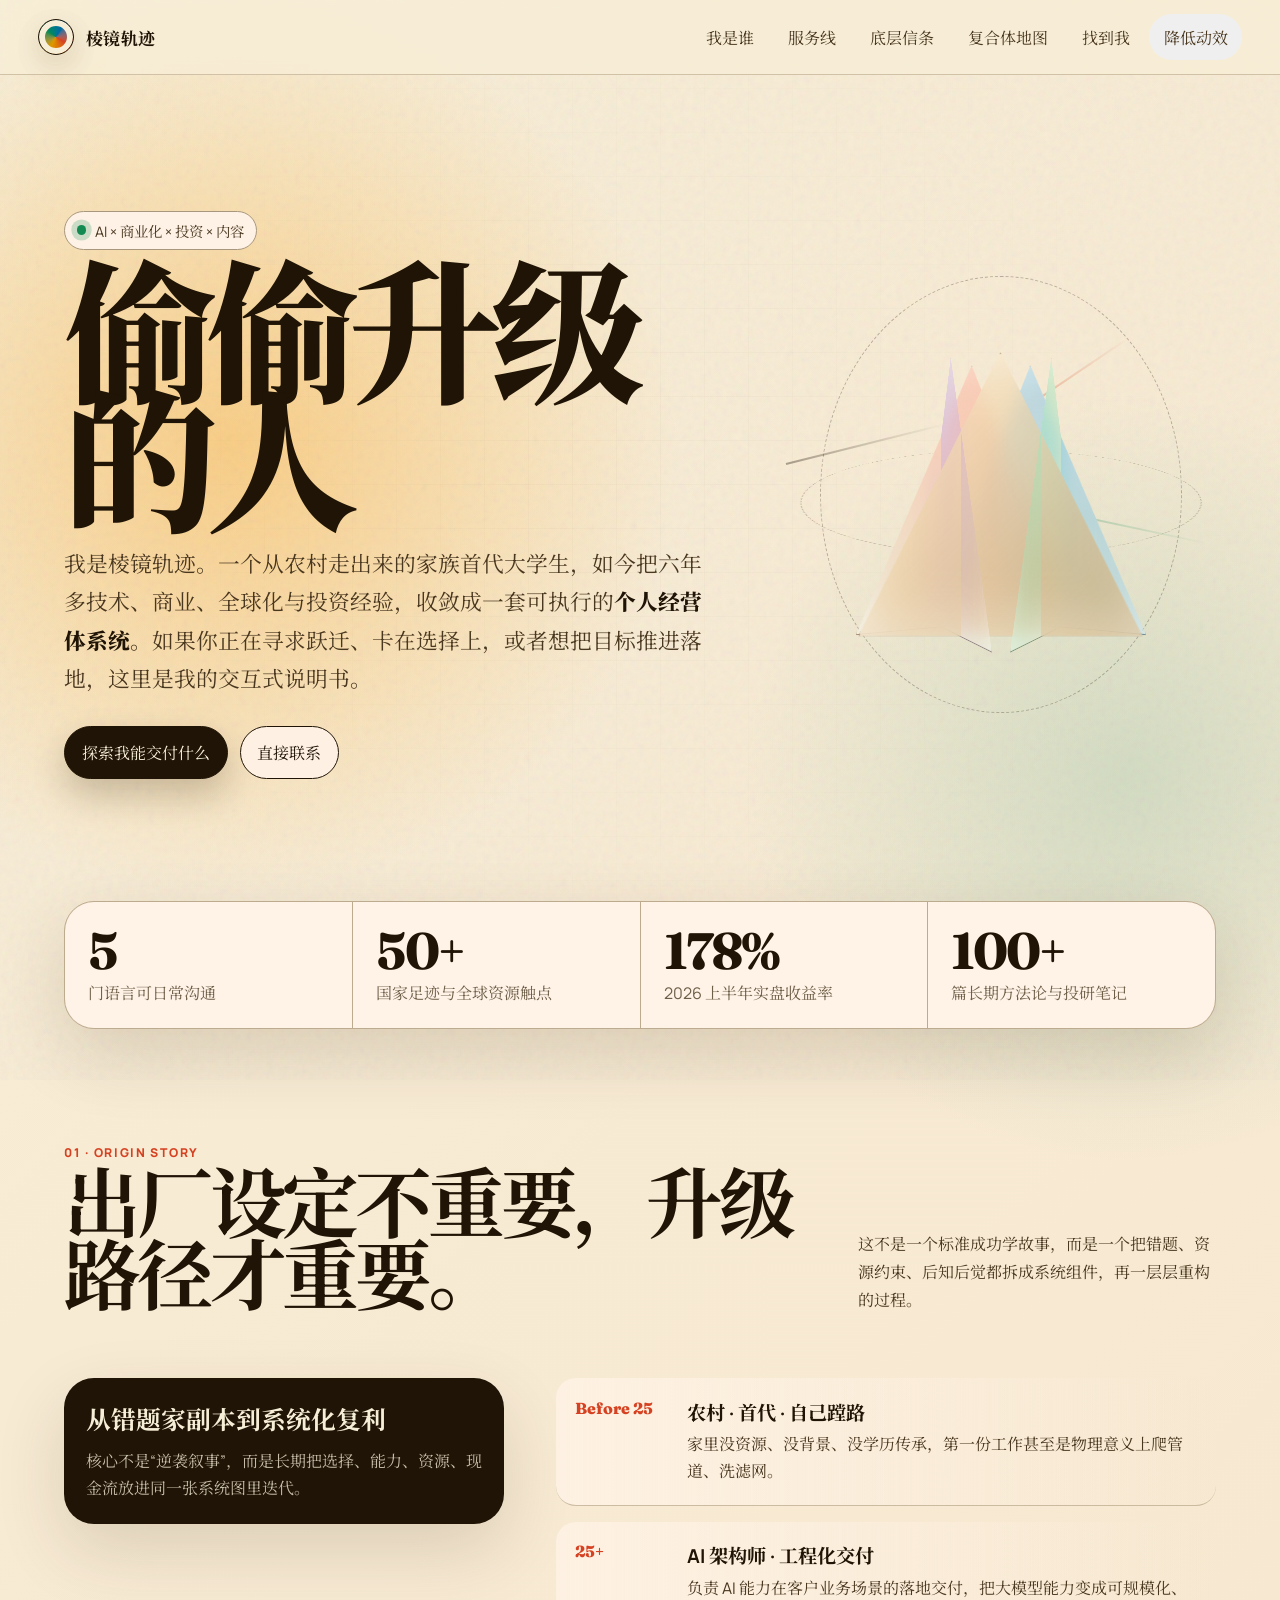
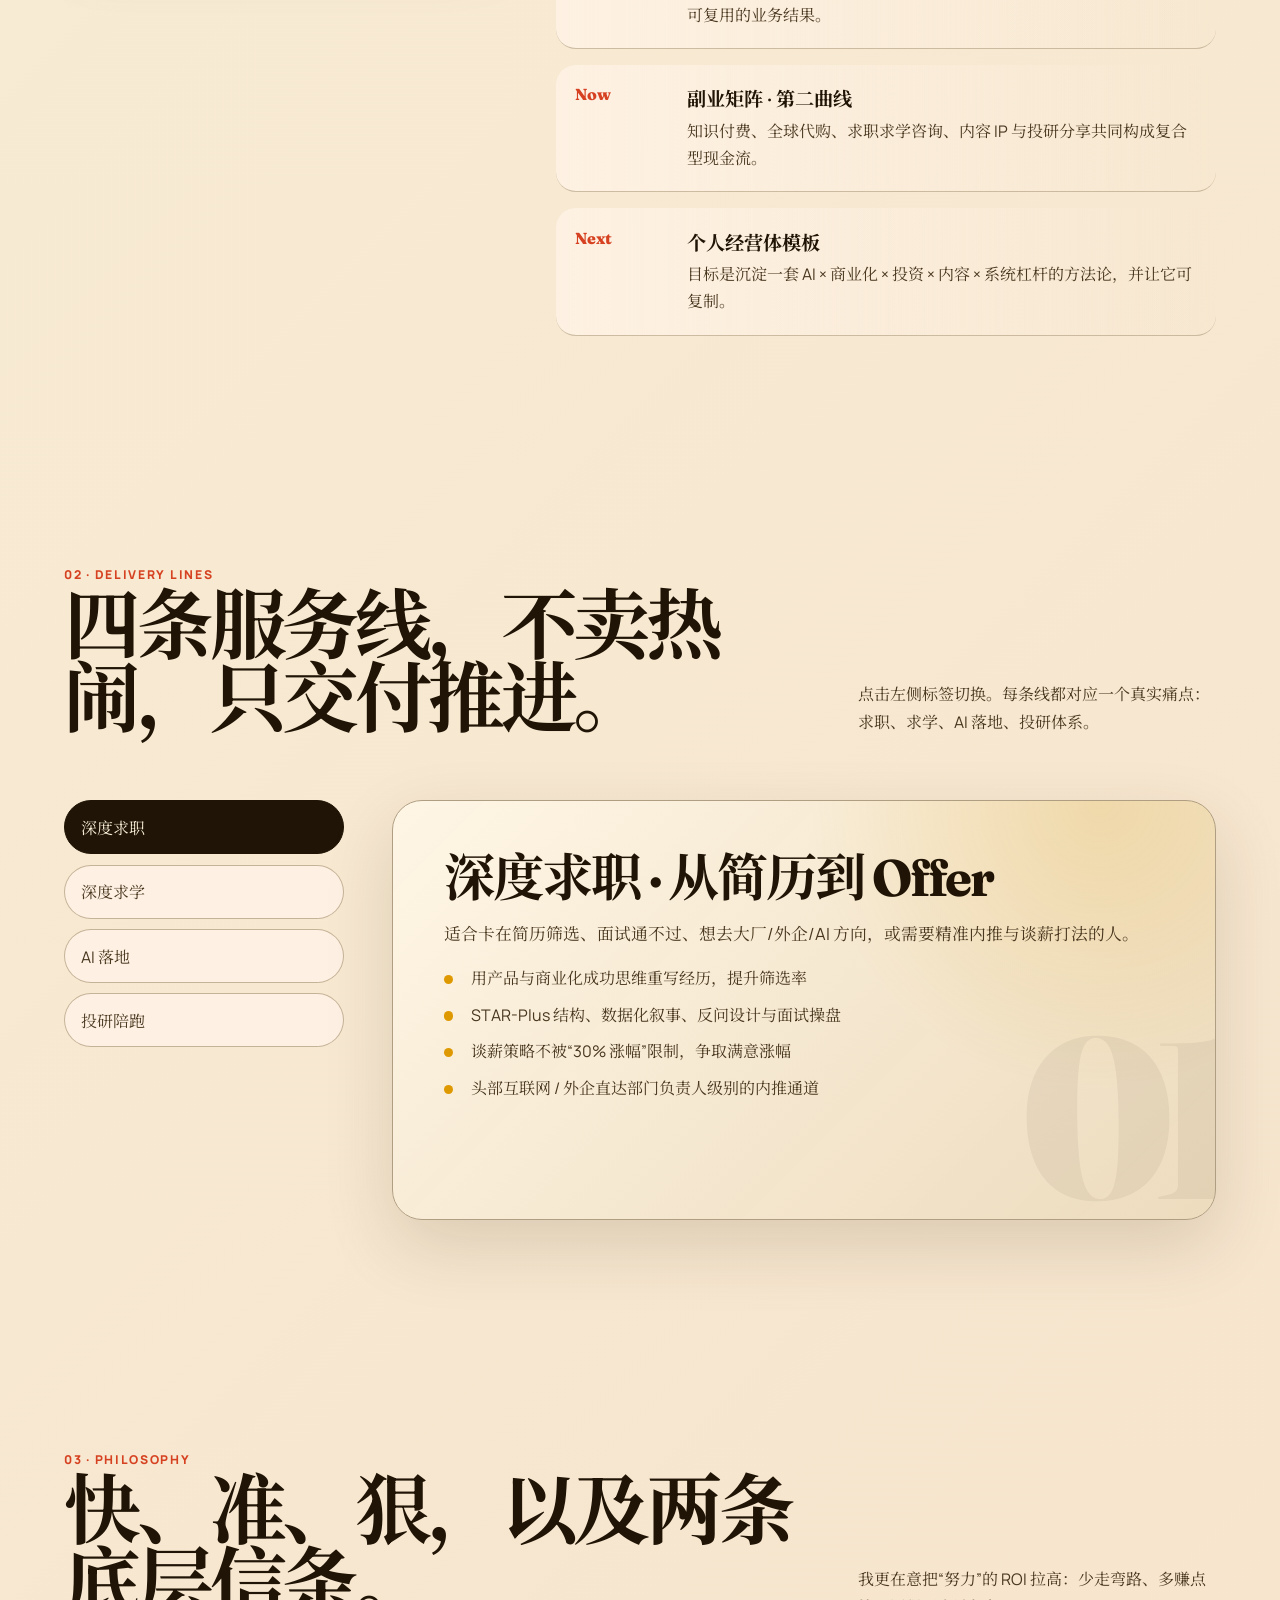
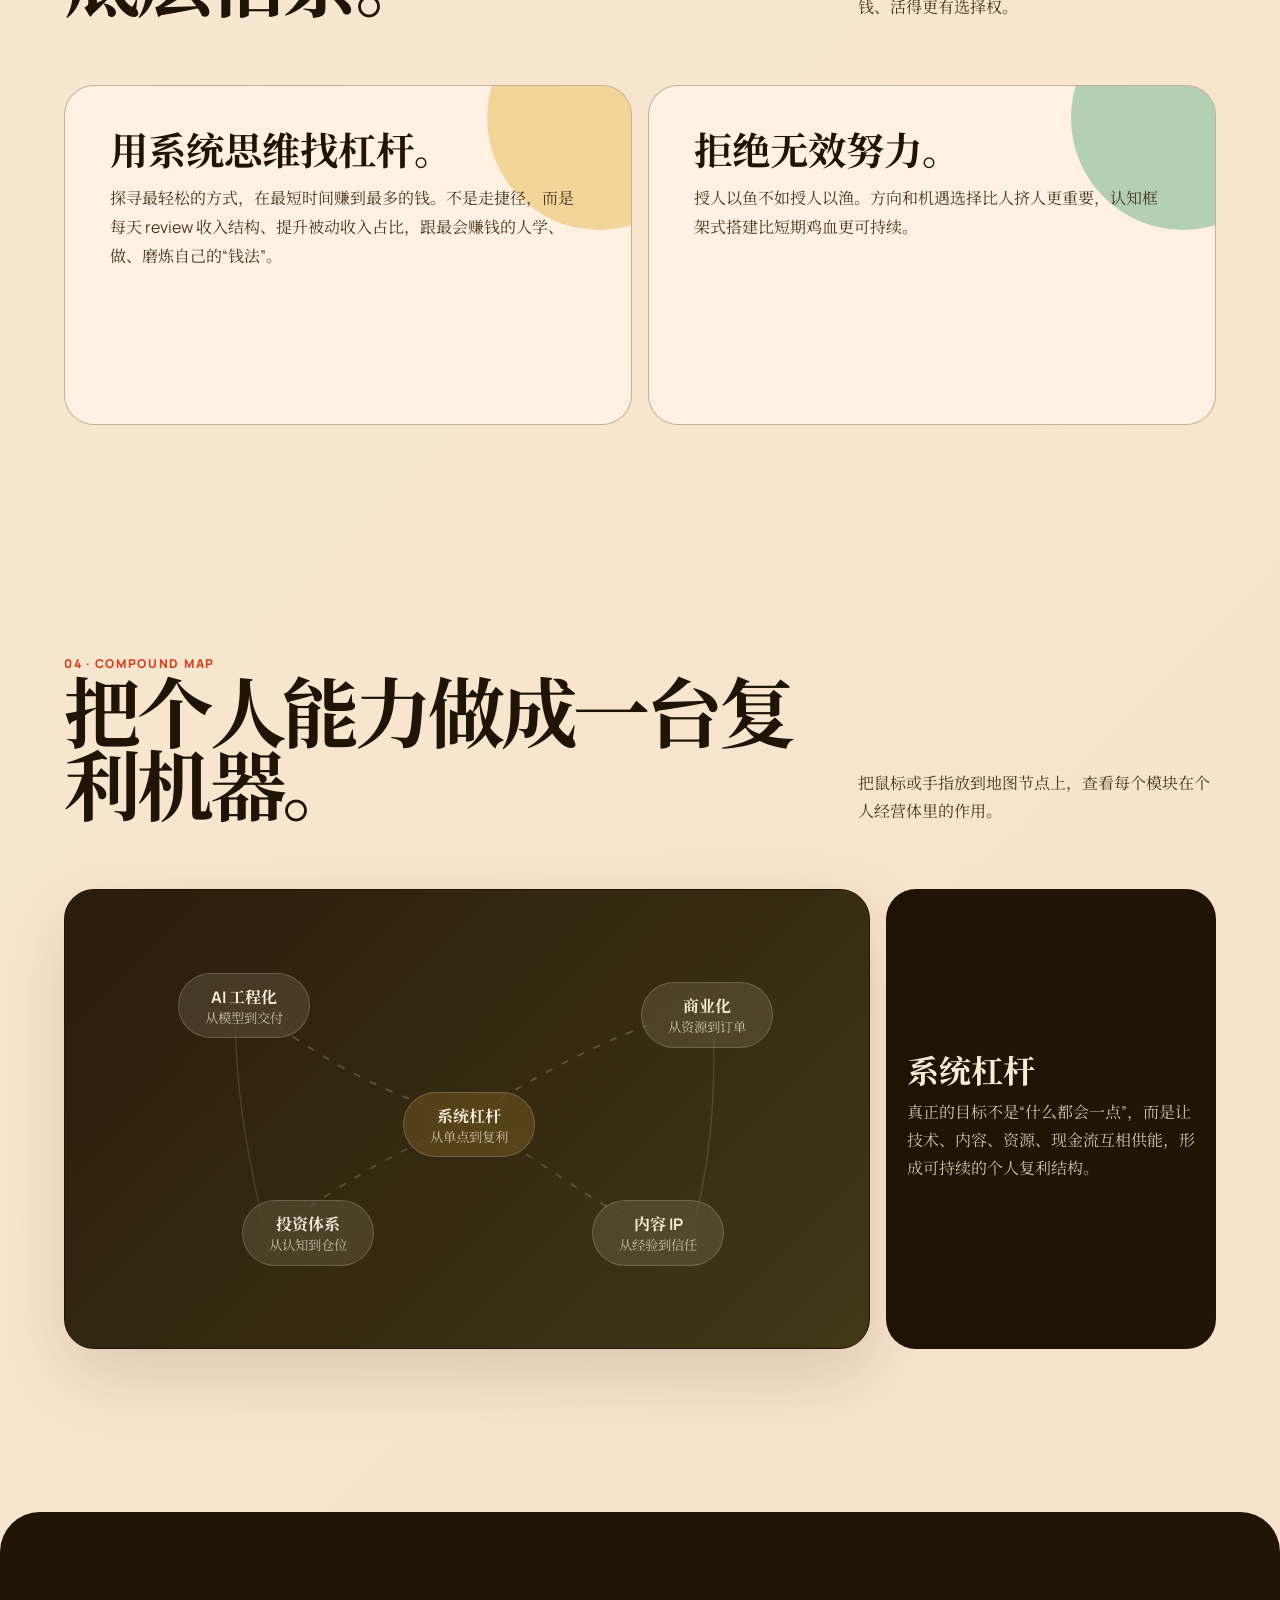
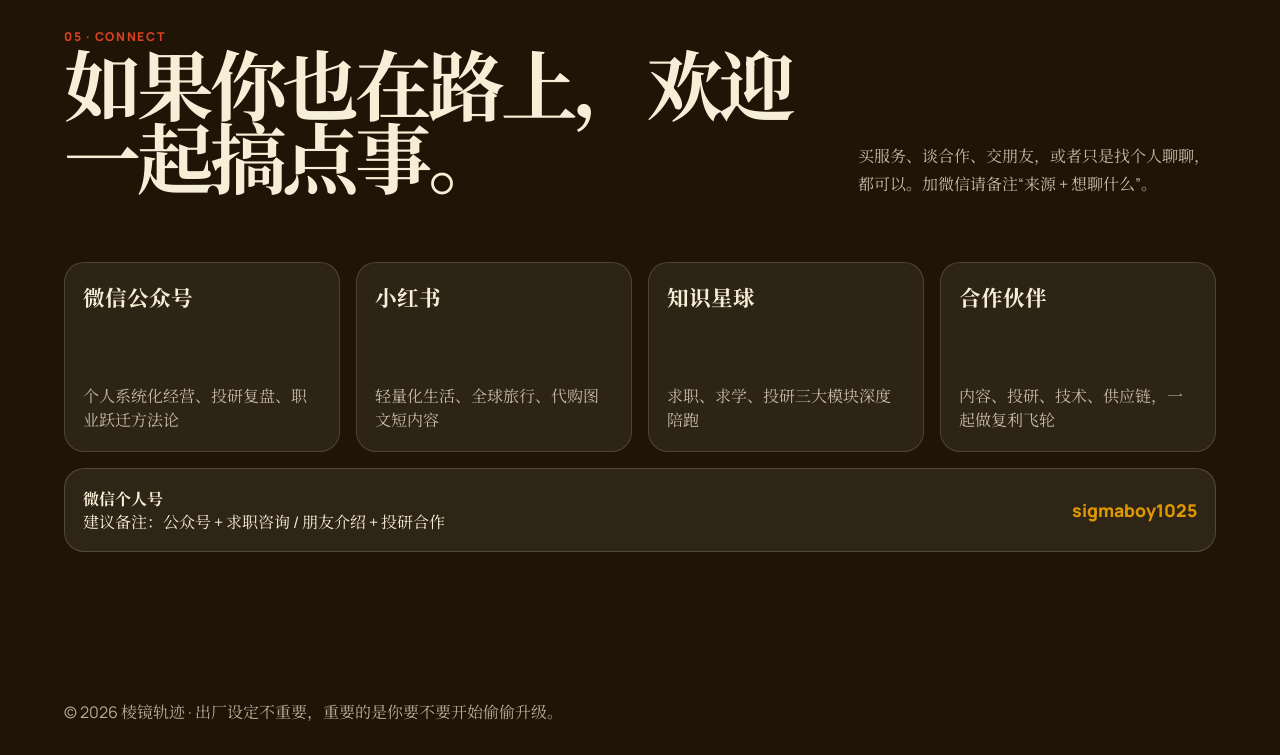
==== index.html @ 0bb0b983 "Add interactive personal site" ====
<!doctype html>
<html lang="zh-CN">
<head>
  <meta charset="utf-8" />
  <meta name="viewport" content="width=device-width, initial-scale=1" />
  <meta name="description" content="棱镜轨迹：AI × 商业化 × 投资 × 内容的个人说明书与交互式个人网页。" />
  <meta name="theme-color" content="#f4efe3" />
  <title>棱镜轨迹 | 个人经营体说明书</title>
  <style>
    @import url('https://fonts.googleapis.com/css2?family=Noto+Serif+SC:wght@500;700;900&family=Fraunces:opsz,wght,SOFT,WONK@9..144,500..900,60,1&family=Manrope:wght@400;500;650;800&display=swap');

    :root {
      --ink: oklch(20% 0.032 74);
      --ink-soft: oklch(35% 0.045 74);
      --muted: oklch(49% 0.04 78);
      --paper: oklch(95% 0.032 88);
      --paper-deep: oklch(89% 0.046 82);
      --panel: oklch(98% 0.024 92 / 0.82);
      --gold: oklch(73% 0.16 78);
      --ember: oklch(59% 0.19 34);
      --green: oklch(56% 0.13 156);
      --blue: oklch(50% 0.13 238);
      --violet: oklch(49% 0.16 302);
      --line: oklch(75% 0.044 80);
      --shadow: 0 26px 70px oklch(28% 0.05 74 / 0.14);
      --radius-xl: 30px;
      --radius-lg: 20px;
      --radius-sm: 10px;
      --font-display: "Fraunces", "Noto Serif SC", serif;
      --font-body: "Manrope", "Noto Serif SC", sans-serif;
      color-scheme: light;
    }

    * { box-sizing: border-box; }
    html { scroll-behavior: smooth; }
    body {
      margin: 0;
      min-height: 100dvh;
      color: var(--ink);
      font-family: var(--font-body);
      background:
        radial-gradient(circle at 18% 8%, oklch(85% 0.12 78 / 0.78), transparent 28rem),
        radial-gradient(circle at 88% 14%, oklch(72% 0.08 163 / 0.28), transparent 24rem),
        linear-gradient(135deg, var(--paper), oklch(92% 0.04 68));
      overflow-x: hidden;
    }

    body::before {
      content: "";
      position: fixed;
      inset: 0;
      pointer-events: none;
      opacity: .42;
      z-index: -1;
      background-image:
        linear-gradient(oklch(28% 0.04 74 / .06) 1px, transparent 1px),
        linear-gradient(90deg, oklch(28% 0.04 74 / .05) 1px, transparent 1px);
      background-size: 44px 44px;
      mask-image: radial-gradient(circle at center, black, transparent 78%);
    }

    a { color: inherit; }
    button, a { -webkit-tap-highlight-color: transparent; }
    button { font: inherit; }

    .skip-link {
      position: fixed;
      left: 1rem;
      top: -5rem;
      z-index: 100;
      background: var(--ink);
      color: var(--paper);
      padding: .8rem 1rem;
      border-radius: 999px;
      transition: top .2s ease;
    }
    .skip-link:focus { top: 1rem; }

    .grain {
      position: fixed;
      inset: -20%;
      pointer-events: none;
      z-index: -1;
      opacity: .12;
      background-image: url("data:image/svg+xml,%3Csvg viewBox='0 0 220 220' xmlns='http://www.w3.org/2000/svg'%3E%3Cfilter id='n'%3E%3CfeTurbulence type='fractalNoise' baseFrequency='.82' numOctaves='3' stitchTiles='stitch'/%3E%3C/filter%3E%3Crect width='100%25' height='100%25' filter='url(%23n)' opacity='.65'/%3E%3C/svg%3E");
    }

    .nav {
      position: sticky;
      top: 0;
      z-index: 20;
      display: flex;
      align-items: center;
      justify-content: space-between;
      gap: 1rem;
      padding: .9rem clamp(1rem, 3vw, 2.4rem);
      backdrop-filter: blur(18px);
      background: color-mix(in oklch, var(--paper) 76%, transparent);
      border-bottom: 1px solid color-mix(in oklch, var(--line), transparent 34%);
    }
    .brand {
      display: flex;
      align-items: center;
      gap: .72rem;
      text-decoration: none;
      min-width: max-content;
    }
    .brand-mark {
      width: 2.25rem;
      height: 2.25rem;
      display: grid;
      place-items: center;
      border: 1px solid var(--ink);
      border-radius: 50%;
      background: conic-gradient(from 210deg, var(--gold), var(--green), var(--blue), var(--ember), var(--gold));
      box-shadow: inset 0 0 0 6px var(--paper), 0 10px 30px oklch(35% 0.08 70 / .18);
    }
    .brand strong { font-family: var(--font-display); font-size: 1.06rem; letter-spacing: .02em; }
    .nav-links { display: flex; gap: .35rem; align-items: center; flex-wrap: wrap; justify-content: flex-end; }
    .nav-links a, .ghost-btn {
      border: 1px solid transparent;
      color: var(--ink-soft);
      text-decoration: none;
      padding: .64rem .82rem;
      border-radius: 999px;
      min-height: 44px;
      display: inline-flex;
      align-items: center;
      cursor: pointer;
      transition: transform .22s cubic-bezier(.2,.9,.2,1), background .22s, border-color .22s;
    }
    .nav-links a:hover, .ghost-btn:hover, .nav-links a:focus-visible, .ghost-btn:focus-visible {
      background: oklch(98% 0.02 90 / .66);
      border-color: color-mix(in oklch, var(--line), var(--ink) 16%);
      transform: translateY(-1px);
      outline: none;
    }

    .hero {
      position: relative;
      min-height: calc(100dvh - 74px);
      display: grid;
      grid-template-columns: minmax(0, 1.08fr) minmax(310px, .72fr);
      align-items: center;
      gap: clamp(2rem, 6vw, 6rem);
      padding: clamp(2rem, 7vw, 7rem) clamp(1.1rem, 5vw, 5.6rem) clamp(3rem, 6vw, 6rem);
    }
    .eyebrow {
      width: fit-content;
      display: inline-flex;
      gap: .55rem;
      align-items: center;
      padding: .5rem .75rem;
      border-radius: 999px;
      border: 1px solid color-mix(in oklch, var(--line), var(--ink) 12%);
      background: color-mix(in oklch, var(--paper), white 34%);
      font-size: .9rem;
      color: var(--ink-soft);
    }
    .pulse-dot {
      width: .58rem;
      height: .58rem;
      border-radius: 50%;
      background: var(--green);
      box-shadow: 0 0 0 .35rem color-mix(in oklch, var(--green), transparent 78%);
    }
    h1 {
      margin: 1.35rem 0 1rem;
      max-width: 11ch;
      font-family: var(--font-display);
      font-size: clamp(4rem, 12vw, 11.2rem);
      line-height: .84;
      letter-spacing: -.075em;
      font-weight: 900;
    }
    .subtitle {
      max-width: 58rem;
      font-size: clamp(1.08rem, 1.7vw, 1.36rem);
      line-height: 1.76;
      color: var(--ink-soft);
      margin: 0;
    }
    .subtitle strong { color: var(--ink); font-weight: 800; }
    .hero-actions { display: flex; flex-wrap: wrap; gap: .75rem; margin-top: 1.7rem; }
    .primary-btn, .secondary-btn {
      min-height: 48px;
      display: inline-flex;
      align-items: center;
      justify-content: center;
      gap: .55rem;
      padding: .88rem 1.05rem;
      border-radius: 999px;
      text-decoration: none;
      border: 1px solid var(--ink);
      cursor: pointer;
      transition: transform .22s cubic-bezier(.2,.9,.2,1), box-shadow .22s, background .22s;
    }
    .primary-btn { background: var(--ink); color: var(--paper); box-shadow: 0 16px 34px oklch(24% 0.04 74 / .22); }
    .secondary-btn { background: color-mix(in oklch, var(--paper), white 28%); color: var(--ink); }
    .primary-btn:hover, .secondary-btn:hover, .primary-btn:focus-visible, .secondary-btn:focus-visible { transform: translateY(-2px); outline: 3px solid color-mix(in oklch, var(--gold), transparent 55%); outline-offset: 3px; }
    .primary-btn:active, .secondary-btn:active { transform: translateY(0) scale(.98); }

    .prism-stage {
      position: relative;
      min-height: 520px;
      display: grid;
      place-items: center;
      perspective: 1000px;
    }
    .orbit {
      position: absolute;
      inset: 8%;
      border: 1px dashed color-mix(in oklch, var(--ink), transparent 72%);
      border-radius: 50%;
      animation: spin 24s linear infinite;
    }
    .orbit:nth-child(2) { inset: 18% 4%; transform: rotateX(72deg); animation-duration: 34s; }
    .prism {
      width: min(28vw, 270px);
      min-width: 210px;
      aspect-ratio: 1;
      position: relative;
      transform-style: preserve-3d;
      animation: float 7s ease-in-out infinite;
      cursor: grab;
    }
    .facet {
      position: absolute;
      inset: 0;
      clip-path: polygon(50% 0, 100% 100%, 0 100%);
      border: 1px solid color-mix(in oklch, var(--ink), transparent 64%);
      background: linear-gradient(135deg, oklch(96% 0.04 86 / .76), oklch(68% 0.12 74 / .5));
      box-shadow: inset 0 0 55px oklch(100% 0 0 / .5);
      transform-origin: 50% 72%;
      backdrop-filter: blur(8px);
    }
    .facet:nth-child(1) { transform: rotateY(0deg) translateZ(52px); }
    .facet:nth-child(2) { transform: rotateY(72deg) translateZ(52px); background: linear-gradient(135deg, oklch(86% 0.1 156 / .6), transparent); }
    .facet:nth-child(3) { transform: rotateY(144deg) translateZ(52px); background: linear-gradient(135deg, oklch(76% 0.12 238 / .54), transparent); }
    .facet:nth-child(4) { transform: rotateY(216deg) translateZ(52px); background: linear-gradient(135deg, oklch(76% 0.14 34 / .5), transparent); }
    .facet:nth-child(5) { transform: rotateY(288deg) translateZ(52px); background: linear-gradient(135deg, oklch(74% 0.12 302 / .5), transparent); }
    .ray {
      position: absolute;
      height: 2px;
      transform-origin: 0 50%;
      background: linear-gradient(90deg, var(--ink), transparent);
      opacity: .36;
    }
    .ray.r1 { width: 38%; left: 0; top: 44%; transform: rotate(-14deg); }
    .ray.r2 { width: 42%; left: 57%; top: 52%; transform: rotate(12deg); background: linear-gradient(90deg, var(--green), transparent); }
    .ray.r3 { width: 34%; left: 52%; top: 35%; transform: rotate(-34deg); background: linear-gradient(90deg, var(--ember), transparent); }

    .metrics-strip {
      display: grid;
      grid-template-columns: repeat(4, minmax(0, 1fr));
      gap: 1px;
      margin: 0 clamp(1.1rem, 5vw, 5.6rem);
      border: 1px solid var(--line);
      border-radius: var(--radius-xl);
      overflow: hidden;
      background: var(--line);
      box-shadow: var(--shadow);
    }
    .metric {
      padding: clamp(1rem, 2vw, 1.45rem);
      background: color-mix(in oklch, var(--paper), white 35%);
    }
    .metric b { font-family: var(--font-display); font-size: clamp(1.7rem, 4vw, 3.2rem); line-height: 1; letter-spacing: -.04em; }
    .metric span { display: block; margin-top: .42rem; color: var(--muted); line-height: 1.35; }

    main section {
      padding: clamp(4.2rem, 9vw, 8rem) clamp(1.1rem, 5vw, 5.6rem);
    }
    .section-head {
      display: grid;
      grid-template-columns: minmax(0, .68fr) minmax(280px, .32fr);
      align-items: end;
      gap: 2rem;
      margin-bottom: clamp(2rem, 5vw, 4rem);
    }
    .kicker { color: var(--ember); text-transform: uppercase; letter-spacing: .14em; font-size: .76rem; font-weight: 800; }
    h2 {
      margin: .45rem 0 0;
      font-family: var(--font-display);
      font-size: clamp(2.3rem, 6vw, 6rem);
      line-height: .95;
      letter-spacing: -.055em;
    }
    .section-head p { margin: 0; color: var(--ink-soft); line-height: 1.75; }

    .timeline {
      display: grid;
      grid-template-columns: minmax(240px, .8fr) minmax(0, 1.2fr);
      gap: clamp(1rem, 4vw, 4rem);
      align-items: start;
    }
    .sticky-note {
      position: sticky;
      top: 6rem;
      padding: 1.35rem;
      border-radius: var(--radius-xl);
      background: var(--ink);
      color: var(--paper);
      box-shadow: var(--shadow);
    }
    .sticky-note h3 { margin: 0 0 .75rem; font-family: var(--font-display); font-size: 1.55rem; }
    .sticky-note p { color: color-mix(in oklch, var(--paper), transparent 22%); line-height: 1.7; margin: 0; }
    .timeline-list { display: grid; gap: 1rem; }
    .timeline-item {
      display: grid;
      grid-template-columns: 96px minmax(0, 1fr);
      gap: 1rem;
      padding: 1.2rem;
      border-bottom: 1px solid color-mix(in oklch, var(--line), transparent 24%);
      background: linear-gradient(90deg, color-mix(in oklch, var(--paper), white 26%), transparent);
      border-radius: var(--radius-lg);
    }
    .timeline-item time { font-family: var(--font-display); font-weight: 800; color: var(--ember); }
    .timeline-item h3 { margin: 0 0 .35rem; font-size: 1.2rem; }
    .timeline-item p { margin: 0; color: var(--ink-soft); line-height: 1.7; }

    .service-lab {
      display: grid;
      grid-template-columns: 280px minmax(0, 1fr);
      gap: clamp(1rem, 4vw, 3rem);
      align-items: stretch;
    }
    .service-tabs {
      display: grid;
      gap: .65rem;
      align-content: start;
    }
    .tab-btn {
      min-height: 54px;
      text-align: left;
      border: 1px solid color-mix(in oklch, var(--line), transparent 12%);
      background: color-mix(in oklch, var(--paper), white 28%);
      padding: .9rem 1rem;
      border-radius: 999px;
      cursor: pointer;
      color: var(--ink-soft);
      transition: transform .2s, background .2s, color .2s, border-color .2s;
    }
    .tab-btn:hover, .tab-btn:focus-visible { transform: translateX(4px); outline: none; border-color: var(--ink); }
    .tab-btn[aria-selected="true"] { background: var(--ink); color: var(--paper); border-color: var(--ink); }
    .service-card {
      min-height: 420px;
      padding: clamp(1.4rem, 4vw, 3.4rem);
      border-radius: var(--radius-xl);
      border: 1px solid color-mix(in oklch, var(--line), var(--ink) 8%);
      background:
        linear-gradient(135deg, color-mix(in oklch, var(--panel), white 8%), color-mix(in oklch, var(--paper-deep), transparent 18%)),
        radial-gradient(circle at 86% 0%, var(--service-color, var(--gold)), transparent 18rem);
      box-shadow: var(--shadow);
      overflow: hidden;
      position: relative;
    }
    .service-card::after {
      content: attr(data-index);
      position: absolute;
      right: -1rem;
      bottom: -2.4rem;
      font-family: var(--font-display);
      font-size: clamp(7rem, 18vw, 15rem);
      font-weight: 900;
      color: oklch(20% 0.04 74 / .055);
      letter-spacing: -.08em;
      pointer-events: none;
    }
    .service-card h3 { margin: 0; font-family: var(--font-display); font-size: clamp(2rem, 4vw, 4rem); line-height: 1; letter-spacing: -.04em; }
    .service-card .fit { margin: 1rem 0 1.1rem; color: var(--ink-soft); font-size: 1.05rem; line-height: 1.7; max-width: 58rem; }
    .service-card ul { list-style: none; padding: 0; margin: 0; display: grid; gap: .7rem; max-width: 56rem; }
    .service-card li { display: grid; grid-template-columns: 1rem 1fr; gap: .7rem; line-height: 1.6; color: var(--ink-soft); }
    .service-card li::before { content: ""; width: .58rem; height: .58rem; border-radius: 50%; background: var(--service-color, var(--gold)); margin-top: .55rem; }

    .beliefs {
      display: grid;
      grid-template-columns: repeat(2, minmax(0, 1fr));
      gap: 1rem;
    }
    .belief {
      min-height: 340px;
      padding: clamp(1.4rem, 4vw, 2.8rem);
      border: 1px solid color-mix(in oklch, var(--line), transparent 10%);
      border-radius: var(--radius-xl);
      background: color-mix(in oklch, var(--paper), white 28%);
      position: relative;
      overflow: hidden;
    }
    .belief::before {
      content: "";
      position: absolute;
      width: 14rem;
      height: 14rem;
      border-radius: 50%;
      right: -5rem;
      top: -5rem;
      background: color-mix(in oklch, var(--belief-color), transparent 68%);
    }
    .belief h3 { position: relative; margin: 0 0 .85rem; font-family: var(--font-display); font-size: clamp(1.8rem, 3vw, 3rem); line-height: 1.05; }
    .belief p { position: relative; color: var(--ink-soft); line-height: 1.8; margin: 0; }

    .map-wrap {
      display: grid;
      grid-template-columns: minmax(0, 1fr) 330px;
      gap: 1rem;
      align-items: stretch;
    }
    .map {
      min-height: 460px;
      border-radius: var(--radius-xl);
      background:
        linear-gradient(135deg, oklch(24% 0.035 74), oklch(34% 0.05 95));
      position: relative;
      overflow: hidden;
      box-shadow: var(--shadow);
      border: 1px solid oklch(20% 0.04 74);
    }
    .map svg { width: 100%; height: 100%; position: absolute; inset: 0; }
    .node {
      position: absolute;
      min-width: 132px;
      border: 1px solid oklch(94% 0.02 88 / .2);
      background: oklch(94% 0.03 88 / .12);
      color: var(--paper);
      border-radius: 999px;
      padding: .68rem .8rem;
      backdrop-filter: blur(12px);
      cursor: pointer;
      transition: transform .22s, background .22s, border-color .22s;
    }
    .node:hover, .node:focus-visible { transform: translateY(-4px) scale(1.02); background: oklch(94% 0.03 88 / .2); outline: 3px solid oklch(75% 0.13 78 / .35); outline-offset: 4px; }
    .node small { display: block; opacity: .72; }
    .node[data-node="ai"] { left: 14%; top: 18%; }
    .node[data-node="biz"] { right: 12%; top: 20%; }
    .node[data-node="invest"] { left: 22%; bottom: 18%; }
    .node[data-node="content"] { right: 18%; bottom: 18%; }
    .node[data-node="system"] { left: 42%; top: 44%; background: oklch(78% 0.14 78 / .18); }
    .map-copy {
      border-radius: var(--radius-xl);
      padding: 1.3rem;
      background: var(--ink);
      color: var(--paper);
      display: grid;
      align-content: center;
    }
    .map-copy h3 { margin: 0 0 .6rem; font-family: var(--font-display); font-size: 2rem; line-height: 1; }
    .map-copy p { margin: 0; color: color-mix(in oklch, var(--paper), transparent 20%); line-height: 1.75; }

    .connect {
      border-radius: calc(var(--radius-xl) + 10px) calc(var(--radius-xl) + 10px) 0 0;
      background: var(--ink);
      color: var(--paper);
      margin-top: 3rem;
    }
    .connect .section-head p { color: color-mix(in oklch, var(--paper), transparent 24%); }
    .contact-grid {
      display: grid;
      grid-template-columns: repeat(4, minmax(0, 1fr));
      gap: 1rem;
    }
    .contact-card {
      min-height: 190px;
      padding: 1.15rem;
      border-radius: var(--radius-lg);
      border: 1px solid oklch(94% 0.02 88 / .16);
      background: oklch(94% 0.02 88 / .075);
      text-decoration: none;
      display: grid;
      align-content: space-between;
      transition: transform .22s, background .22s;
    }
    .contact-card:hover, .contact-card:focus-visible { transform: translateY(-5px); background: oklch(94% 0.02 88 / .13); outline: 3px solid oklch(75% 0.13 78 / .3); outline-offset: 4px; }
    .contact-card b { font-family: var(--font-display); font-size: 1.35rem; }
    .contact-card span { color: color-mix(in oklch, var(--paper), transparent 25%); line-height: 1.5; }
    .wechat {
      margin-top: 1rem;
      padding: 1.15rem;
      border-radius: var(--radius-lg);
      border: 1px solid oklch(94% 0.02 88 / .18);
      display: flex;
      justify-content: space-between;
      gap: 1rem;
      align-items: center;
      background: oklch(94% 0.02 88 / .08);
    }
    .wechat code {
      font-family: var(--font-body);
      font-weight: 800;
      color: var(--gold);
      font-size: 1.1rem;
    }
    footer { padding: 2rem clamp(1.1rem, 5vw, 5.6rem); background: var(--ink); color: color-mix(in oklch, var(--paper), transparent 30%); }

    .reveal { opacity: 0; transform: translateY(24px); transition: opacity .7s cubic-bezier(.2,.9,.2,1), transform .7s cubic-bezier(.2,.9,.2,1); }
    .reveal.visible { opacity: 1; transform: translateY(0); }

    @keyframes float { 0%, 100% { transform: rotateX(60deg) rotateZ(-28deg) translateY(0); } 50% { transform: rotateX(60deg) rotateZ(-18deg) translateY(-16px); } }
    @keyframes spin { to { transform: rotate(360deg); } }

    @media (max-width: 940px) {
      .nav-links a { display: none; }
      .hero, .section-head, .timeline, .service-lab, .map-wrap { grid-template-columns: 1fr; }
      .hero { min-height: auto; }
      .prism-stage { min-height: 380px; }
      .metrics-strip, .beliefs, .contact-grid { grid-template-columns: repeat(2, minmax(0, 1fr)); }
      .sticky-note { position: relative; top: 0; }
    }
    @media (max-width: 620px) {
      .metrics-strip, .beliefs, .contact-grid { grid-template-columns: 1fr; }
      .timeline-item { grid-template-columns: 1fr; }
      .service-tabs { grid-template-columns: 1fr 1fr; }
      .tab-btn { border-radius: var(--radius-lg); }
      .map { min-height: 560px; }
      .node { min-width: 118px; }
      .node[data-node="ai"] { left: 7%; top: 12%; }
      .node[data-node="biz"] { right: 5%; top: 21%; }
      .node[data-node="invest"] { left: 8%; bottom: 23%; }
      .node[data-node="content"] { right: 6%; bottom: 12%; }
      .node[data-node="system"] { left: 27%; top: 47%; }
      .wechat { align-items: flex-start; flex-direction: column; }
    }
    @media (prefers-reduced-motion: reduce) {
      *, *::before, *::after { animation: none !important; scroll-behavior: auto !important; transition-duration: .01ms !important; }
      .reveal { opacity: 1; transform: none; }
    }
  </style>
</head>
<body>
  <a class="skip-link" href="#main">跳到主要内容</a>
  <div class="grain" aria-hidden="true"></div>
  <nav class="nav" aria-label="主导航">
    <a class="brand" href="#top" aria-label="返回顶部">
      <span class="brand-mark" aria-hidden="true"></span>
      <strong>棱镜轨迹</strong>
    </a>
    <div class="nav-links">
      <a href="#origin">我是谁</a>
      <a href="#services">服务线</a>
      <a href="#beliefs">底层信条</a>
      <a href="#map">复合体地图</a>
      <a href="#connect">找到我</a>
      <button class="ghost-btn" type="button" id="toggleMotion" aria-pressed="false">降低动效</button>
    </div>
  </nav>

  <header class="hero" id="top">
    <div>
      <div class="eyebrow reveal"><span class="pulse-dot" aria-hidden="true"></span>AI × 商业化 × 投资 × 内容</div>
      <h1 class="reveal">偷偷升级的人</h1>
      <p class="subtitle reveal">我是棱镜轨迹。一个从农村走出来的家族首代大学生，如今把六年多技术、商业、全球化与投资经验，收敛成一套可执行的<strong>个人经营体系统</strong>。如果你正在寻求跃迁、卡在选择上，或者想把目标推进落地，这里是我的交互式说明书。</p>
      <div class="hero-actions reveal">
        <a class="primary-btn" href="#services">探索我能交付什么</a>
        <a class="secondary-btn" href="#connect">直接联系</a>
      </div>
    </div>
    <div class="prism-stage" aria-label="棱镜轨迹的五面复合体视觉装置">
      <div class="orbit" aria-hidden="true"></div>
      <div class="orbit" aria-hidden="true"></div>
      <div class="ray r1" aria-hidden="true"></div>
      <div class="ray r2" aria-hidden="true"></div>
      <div class="ray r3" aria-hidden="true"></div>
      <div class="prism" id="prism" aria-hidden="true">
        <span class="facet"></span><span class="facet"></span><span class="facet"></span><span class="facet"></span><span class="facet"></span>
      </div>
    </div>
  </header>

  <aside class="metrics-strip reveal" aria-label="可验证的硬指标">
    <div class="metric"><b>5</b><span>门语言可日常沟通</span></div>
    <div class="metric"><b>50+</b><span>国家足迹与全球资源触点</span></div>
    <div class="metric"><b>178%</b><span>2026 上半年实盘收益率</span></div>
    <div class="metric"><b>100+</b><span>篇长期方法论与投研笔记</span></div>
  </aside>

  <main id="main">
    <section id="origin">
      <div class="section-head reveal">
        <div>
          <div class="kicker">01 · Origin Story</div>
          <h2>出厂设定不重要，升级路径才重要。</h2>
        </div>
        <p>这不是一个标准成功学故事，而是一个把错题、资源约束、后知后觉都拆成系统组件，再一层层重构的过程。</p>
      </div>
      <div class="timeline">
        <aside class="sticky-note reveal">
          <h3>从错题家副本到系统化复利</h3>
          <p>核心不是“逆袭叙事”，而是长期把选择、能力、资源、现金流放进同一张系统图里迭代。</p>
        </aside>
        <div class="timeline-list">
          <article class="timeline-item reveal"><time>Before 25</time><div><h3>农村 · 首代 · 自己蹚路</h3><p>家里没资源、没背景、没学历传承，第一份工作甚至是物理意义上爬管道、洗滤网。</p></div></article>
          <article class="timeline-item reveal"><time>25+</time><div><h3>AI 架构师 · 工程化交付</h3><p>负责 AI 能力在客户业务场景的落地交付，把大模型能力变成可规模化、可复用的业务结果。</p></div></article>
          <article class="timeline-item reveal"><time>Now</time><div><h3>副业矩阵 · 第二曲线</h3><p>知识付费、全球代购、求职求学咨询、内容 IP 与投研分享共同构成复合型现金流。</p></div></article>
          <article class="timeline-item reveal"><time>Next</time><div><h3>个人经营体模板</h3><p>目标是沉淀一套 AI × 商业化 × 投资 × 内容 × 系统杠杆的方法论，并让它可复制。</p></div></article>
        </div>
      </div>
    </section>

    <section id="services">
      <div class="section-head reveal">
        <div>
          <div class="kicker">02 · Delivery Lines</div>
          <h2>四条服务线，不卖热闹，只交付推进。</h2>
        </div>
        <p>点击左侧标签切换。每条线都对应一个真实痛点：求职、求学、AI 落地、投研体系。</p>
      </div>
      <div class="service-lab reveal">
        <div class="service-tabs" role="tablist" aria-label="服务线切换">
          <button class="tab-btn" role="tab" aria-selected="true" aria-controls="servicePanel" data-service="job">深度求职</button>
          <button class="tab-btn" role="tab" aria-selected="false" aria-controls="servicePanel" data-service="study">深度求学</button>
          <button class="tab-btn" role="tab" aria-selected="false" aria-controls="servicePanel" data-service="ai">AI 落地</button>
          <button class="tab-btn" role="tab" aria-selected="false" aria-controls="servicePanel" data-service="invest">投研陪跑</button>
        </div>
        <article class="service-card" id="servicePanel" role="tabpanel" tabindex="0" data-index="01"></article>
      </div>
    </section>

    <section id="beliefs">
      <div class="section-head reveal">
        <div>
          <div class="kicker">03 · Philosophy</div>
          <h2>快、准、狠，以及两条底层信条。</h2>
        </div>
        <p>我更在意把“努力”的 ROI 拉高：少走弯路、多赚点钱、活得更有选择权。</p>
      </div>
      <div class="beliefs">
        <article class="belief reveal" style="--belief-color: var(--gold)"><h3>用系统思维找杠杆。</h3><p>探寻最轻松的方式，在最短时间赚到最多的钱。不是走捷径，而是每天 review 收入结构、提升被动收入占比，跟最会赚钱的人学、做、磨炼自己的“钱法”。</p></article>
        <article class="belief reveal" style="--belief-color: var(--green)"><h3>拒绝无效努力。</h3><p>授人以鱼不如授人以渔。方向和机遇选择比人挤人更重要，认知框架式搭建比短期鸡血更可持续。</p></article>
      </div>
    </section>

    <section id="map">
      <div class="section-head reveal">
        <div>
          <div class="kicker">04 · Compound Map</div>
          <h2>把个人能力做成一台复利机器。</h2>
        </div>
        <p>把鼠标或手指放到地图节点上，查看每个模块在个人经营体里的作用。</p>
      </div>
      <div class="map-wrap reveal">
        <div class="map" aria-label="AI 商业化 投资 内容 系统杠杆复合体地图">
          <svg aria-hidden="true" viewBox="0 0 900 520" preserveAspectRatio="none">
            <path d="M190 120 C310 210 360 230 450 260 C560 190 635 155 725 130" fill="none" stroke="rgba(244,239,227,.22)" stroke-width="2" stroke-dasharray="8 12"/>
            <path d="M225 395 C325 320 380 295 450 260 C560 320 610 380 700 395" fill="none" stroke="rgba(244,239,227,.2)" stroke-width="2" stroke-dasharray="8 12"/>
            <path d="M190 120 C190 250 210 320 225 395" fill="none" stroke="rgba(244,239,227,.14)" stroke-width="1.5"/>
            <path d="M725 130 C730 250 720 320 700 395" fill="none" stroke="rgba(244,239,227,.14)" stroke-width="1.5"/>
          </svg>
          <button class="node" data-node="ai"><b>AI 工程化</b><small>从模型到交付</small></button>
          <button class="node" data-node="biz"><b>商业化</b><small>从资源到订单</small></button>
          <button class="node" data-node="invest"><b>投资体系</b><small>从认知到仓位</small></button>
          <button class="node" data-node="content"><b>内容 IP</b><small>从经验到信任</small></button>
          <button class="node" data-node="system"><b>系统杠杆</b><small>从单点到复利</small></button>
        </div>
        <aside class="map-copy" id="mapCopy" aria-live="polite">
          <h3>系统杠杆</h3>
          <p>真正的目标不是“什么都会一点”，而是让技术、内容、资源、现金流互相供能，形成可持续的个人复利结构。</p>
        </aside>
      </div>
    </section>

    <section class="connect" id="connect">
      <div class="section-head reveal">
        <div>
          <div class="kicker">05 · Connect</div>
          <h2>如果你也在路上，欢迎一起搞点事。</h2>
        </div>
        <p>买服务、谈合作、交朋友，或者只是找个人聊聊，都可以。加微信请备注“来源 + 想聊什么”。</p>
      </div>
      <div class="contact-grid reveal">
        <a class="contact-card" href="javascript:void(0)" aria-label="微信公众号：棱镜轨迹"><b>微信公众号</b><span>个人系统化经营、投研复盘、职业跃迁方法论</span></a>
        <a class="contact-card" href="javascript:void(0)" aria-label="小红书：棱镜轨迹"><b>小红书</b><span>轻量化生活、全球旅行、代购图文短内容</span></a>
        <a class="contact-card" href="javascript:void(0)" aria-label="知识星球：棱镜轨迹"><b>知识星球</b><span>求职、求学、投研三大模块深度陪跑</span></a>
        <a class="contact-card" href="javascript:void(0)" aria-label="合作伙伴招募"><b>合作伙伴</b><span>内容、投研、技术、供应链，一起做复利飞轮</span></a>
      </div>
      <div class="wechat reveal">
        <div><strong>微信个人号</strong><br><span>建议备注：公众号 + 求职咨询 / 朋友介绍 + 投研合作</span></div>
        <code>sigmaboy1025</code>
      </div>
    </section>
  </main>

  <footer>© 2026 棱镜轨迹 · 出厂设定不重要，重要的是你要不要开始偷偷升级。</footer>

  <script>
    const services = {
      job: {
        index: '01', color: 'oklch(73% 0.16 78)', title: '深度求职 · 从简历到 Offer',
        fit: '适合卡在简历筛选、面试通不过、想去大厂/外企/AI 方向，或需要精准内推与谈薪打法的人。',
        bullets: ['用产品与商业化成功思维重写经历，提升筛选率', 'STAR-Plus 结构、数据化叙事、反问设计与面试操盘', '谈薪策略不被“30% 涨幅”限制，争取满意涨幅', '头部互联网 / 外企直达部门负责人级别的内推通道']
      },
      study: {
        index: '02', color: 'oklch(56% 0.13 156)', title: '深度求学 · 用项目思维择校',
        fit: '适合冲刺英美港新藤校、G5、商学院，或希望把学历投资 ROI 最大化的理性派申请者。',
        bullets: ['选校三定律：教授人脉、课程设置、校友网络', '标化、文书、推荐信、面试的全流程时间轴管理', '985 / 双非冲进 G5 / 常春藤的案例档案可对齐', '精准背景提升，打造独一无二而非流水线申请者']
      },
      ai: {
        index: '03', color: 'oklch(50% 0.13 238)', title: 'AI 落地咨询 · 真正用得上的企业提效',
        fit: '适合想用 AI 提效但不知道从哪下手，或踩过 AI 转型概念坑、想找靠谱人落地的团队。',
        bullets: ['从业务诊断到 Agent 部署，全链路陪跑', '不卖方案，只交付可验证结果', '顶尖大模型生态一手资源，降低试错成本', '销售、客服、运营、内容自动化改造，跑通 ROI 正向案例']
      },
      invest: {
        index: '04', color: 'oklch(59% 0.19 34)', title: '投研陪跑 · 认知复利',
        fit: '适合想搭建投研体系、不想只做接盘侠，关注 AI、存储、半导体、硬科技等高景气板块的选股型玩家。',
        bullets: ['重构投资体系，提升认知与执行', '建仓、加仓、止盈、复盘四段式框架', '每周信息源筛选与关键事件预判', '决策日志沉淀，结合 Agent 辅助选股与买卖']
      }
    };

    const panel = document.querySelector('#servicePanel');
    const tabButtons = [...document.querySelectorAll('.tab-btn')];
    function renderService(key) {
      const item = services[key];
      panel.dataset.index = item.index;
      panel.style.setProperty('--service-color', item.color);
      panel.innerHTML = `<h3>${item.title}</h3><p class="fit">${item.fit}</p><ul>${item.bullets.map(b => `<li>${b}</li>`).join('')}</ul>`;
      tabButtons.forEach(btn => btn.setAttribute('aria-selected', String(btn.dataset.service === key)));
    }
    tabButtons.forEach(btn => btn.addEventListener('click', () => renderService(btn.dataset.service)));
    renderService('job');

    const mapText = {
      ai: ['AI 工程化', '把大模型能力从 demo 变成真实业务场景里可规模化、可复用、可交付的系统。'],
      biz: ['商业化', '把经验、资源和方法论产品化，用可验证结果建立信任，再形成复购与转介绍。'],
      invest: ['投资体系', '用产业势、资金势、走势势共振来判断机会，把认知沉淀成仓位纪律。'],
      content: ['内容 IP', '持续输出复盘、方法论与投研笔记，让内容成为长期信任资产。'],
      system: ['系统杠杆', '让技术、内容、资源、现金流互相供能，形成可持续的个人复利结构。']
    };
    const copy = document.querySelector('#mapCopy');
    document.querySelectorAll('.node').forEach(node => {
      const update = () => {
        const [title, desc] = mapText[node.dataset.node];
        copy.innerHTML = `<h3>${title}</h3><p>${desc}</p>`;
      };
      node.addEventListener('mouseenter', update);
      node.addEventListener('focus', update);
      node.addEventListener('click', update);
    });

    const observer = new IntersectionObserver(entries => {
      entries.forEach(entry => {
        if (entry.isIntersecting) {
          entry.target.classList.add('visible');
          observer.unobserve(entry.target);
        }
      });
    }, { threshold: 0.14 });
    document.querySelectorAll('.reveal').forEach(el => observer.observe(el));

    const motionBtn = document.querySelector('#toggleMotion');
    let reduced = false;
    motionBtn.addEventListener('click', () => {
      reduced = !reduced;
      motionBtn.setAttribute('aria-pressed', String(reduced));
      motionBtn.textContent = reduced ? '恢复动效' : '降低动效';
      document.documentElement.style.setProperty('scroll-behavior', reduced ? 'auto' : 'smooth');
      document.querySelectorAll('.orbit, .prism').forEach(el => el.style.animationPlayState = reduced ? 'paused' : 'running');
    });

    const prism = document.querySelector('#prism');
    let dragging = false;
    let startX = 0;
    let angle = -28;
    prism.addEventListener('pointerdown', e => { dragging = true; startX = e.clientX; prism.setPointerCapture(e.pointerId); prism.style.cursor = 'grabbing'; });
    prism.addEventListener('pointermove', e => {
      if (!dragging) return;
      const delta = e.clientX - startX;
      prism.style.animation = 'none';
      prism.style.transform = `rotateX(60deg) rotateZ(${angle + delta / 4}deg) translateY(-8px)`;
    });
    prism.addEventListener('pointerup', e => { dragging = false; angle += (e.clientX - startX) / 4; prism.style.cursor = 'grab'; });
  </script>
</body>
</html>
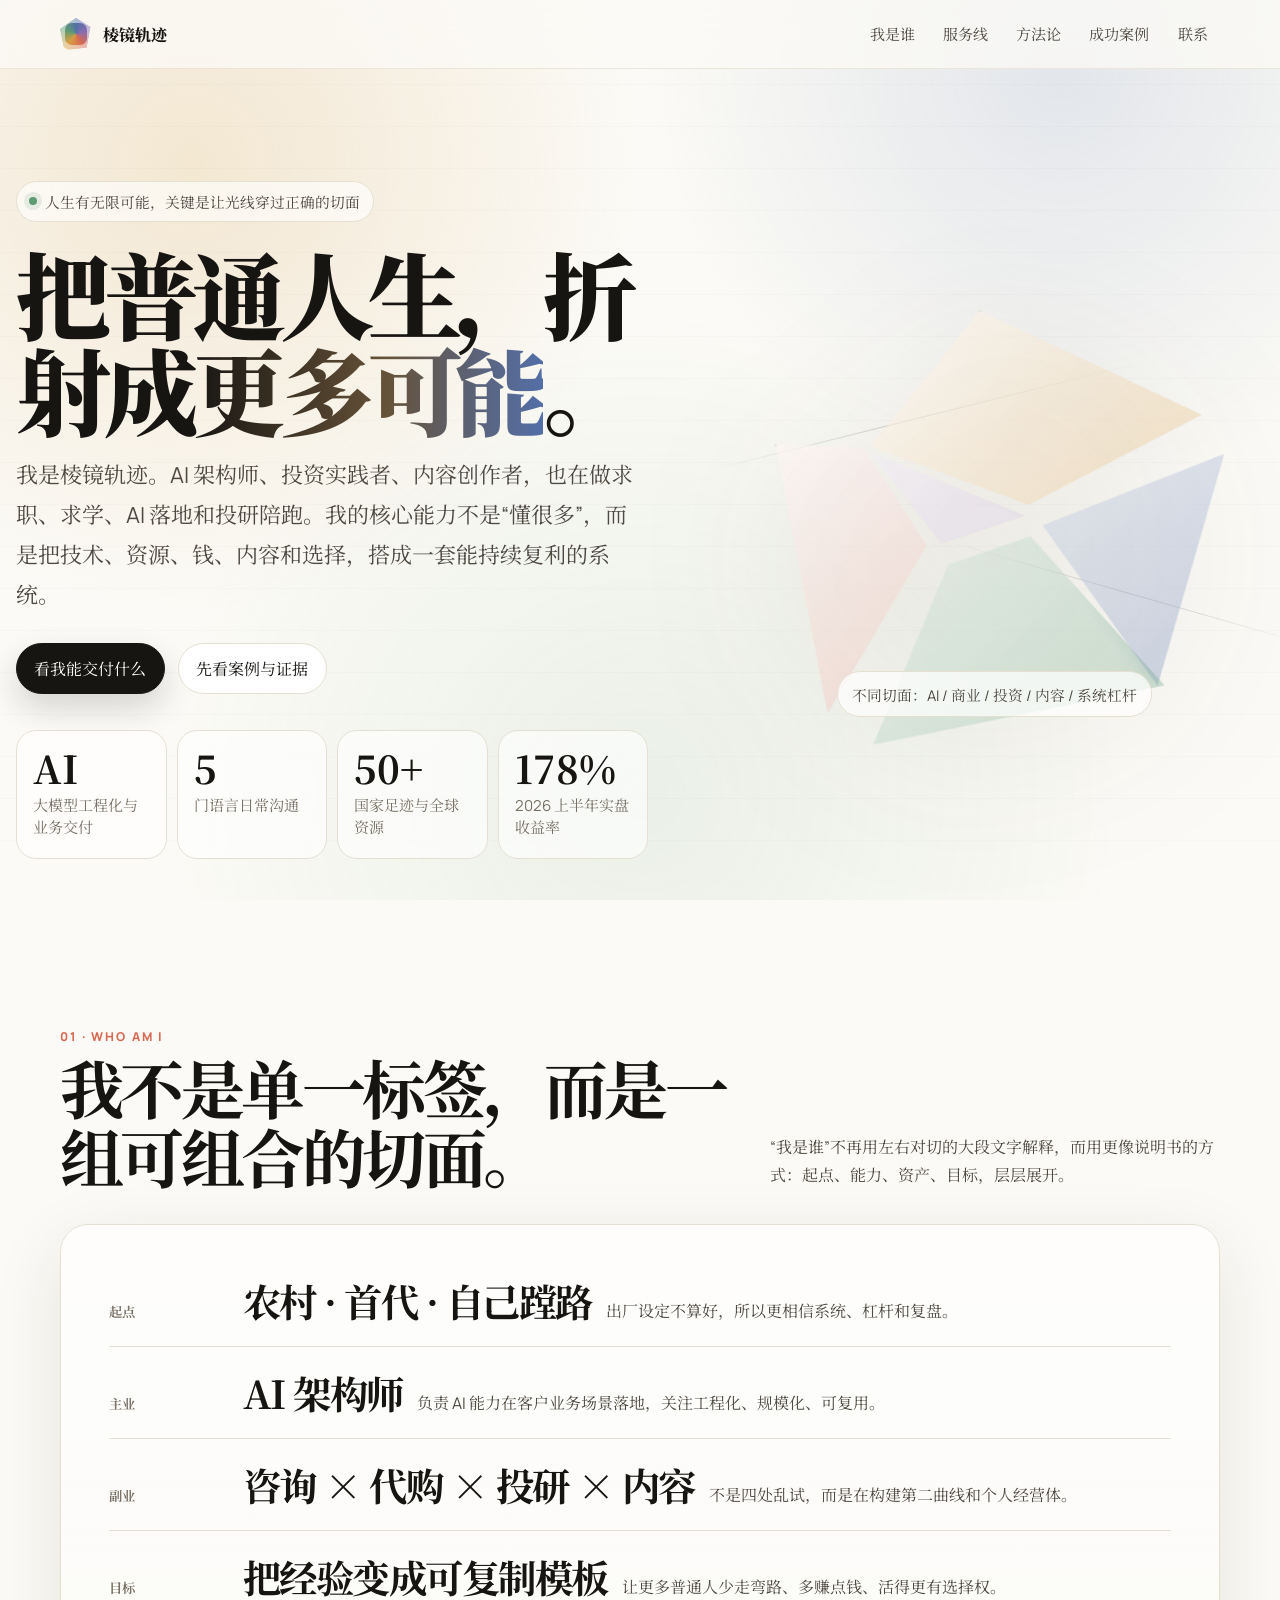
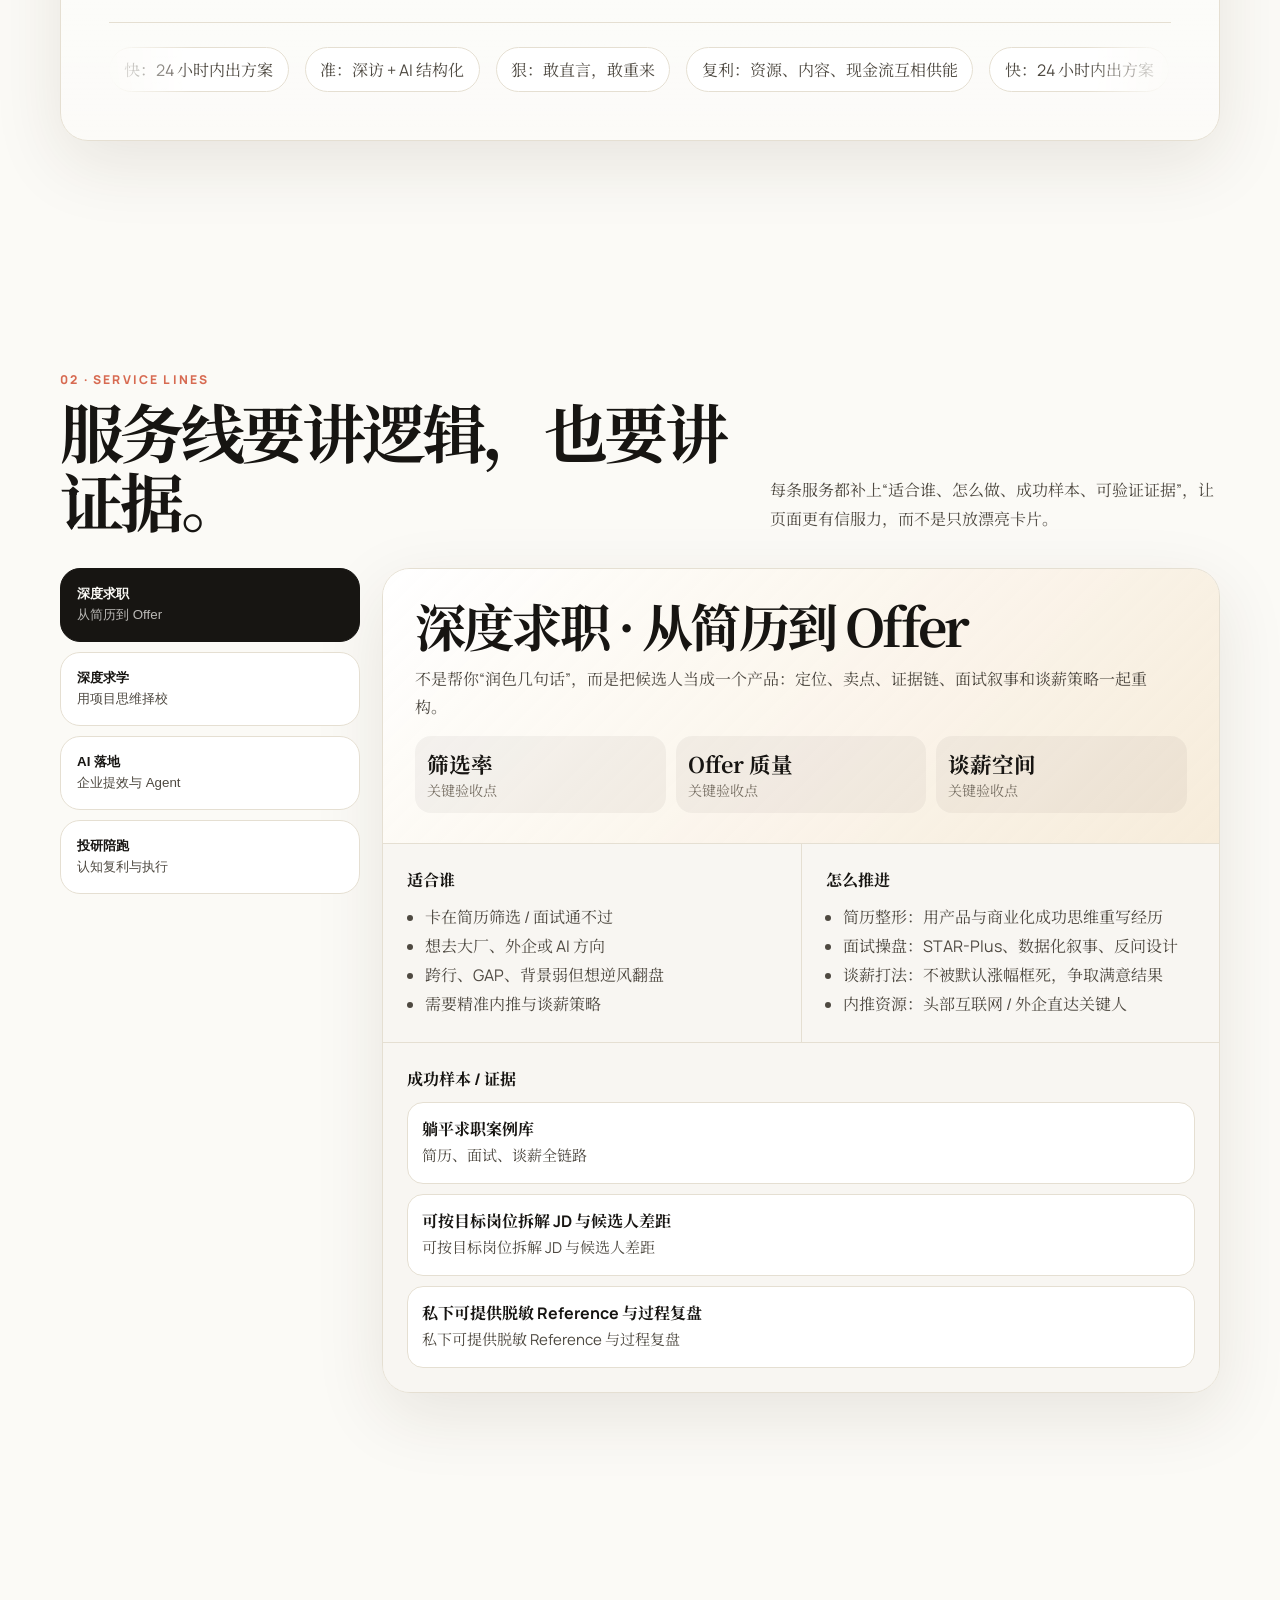
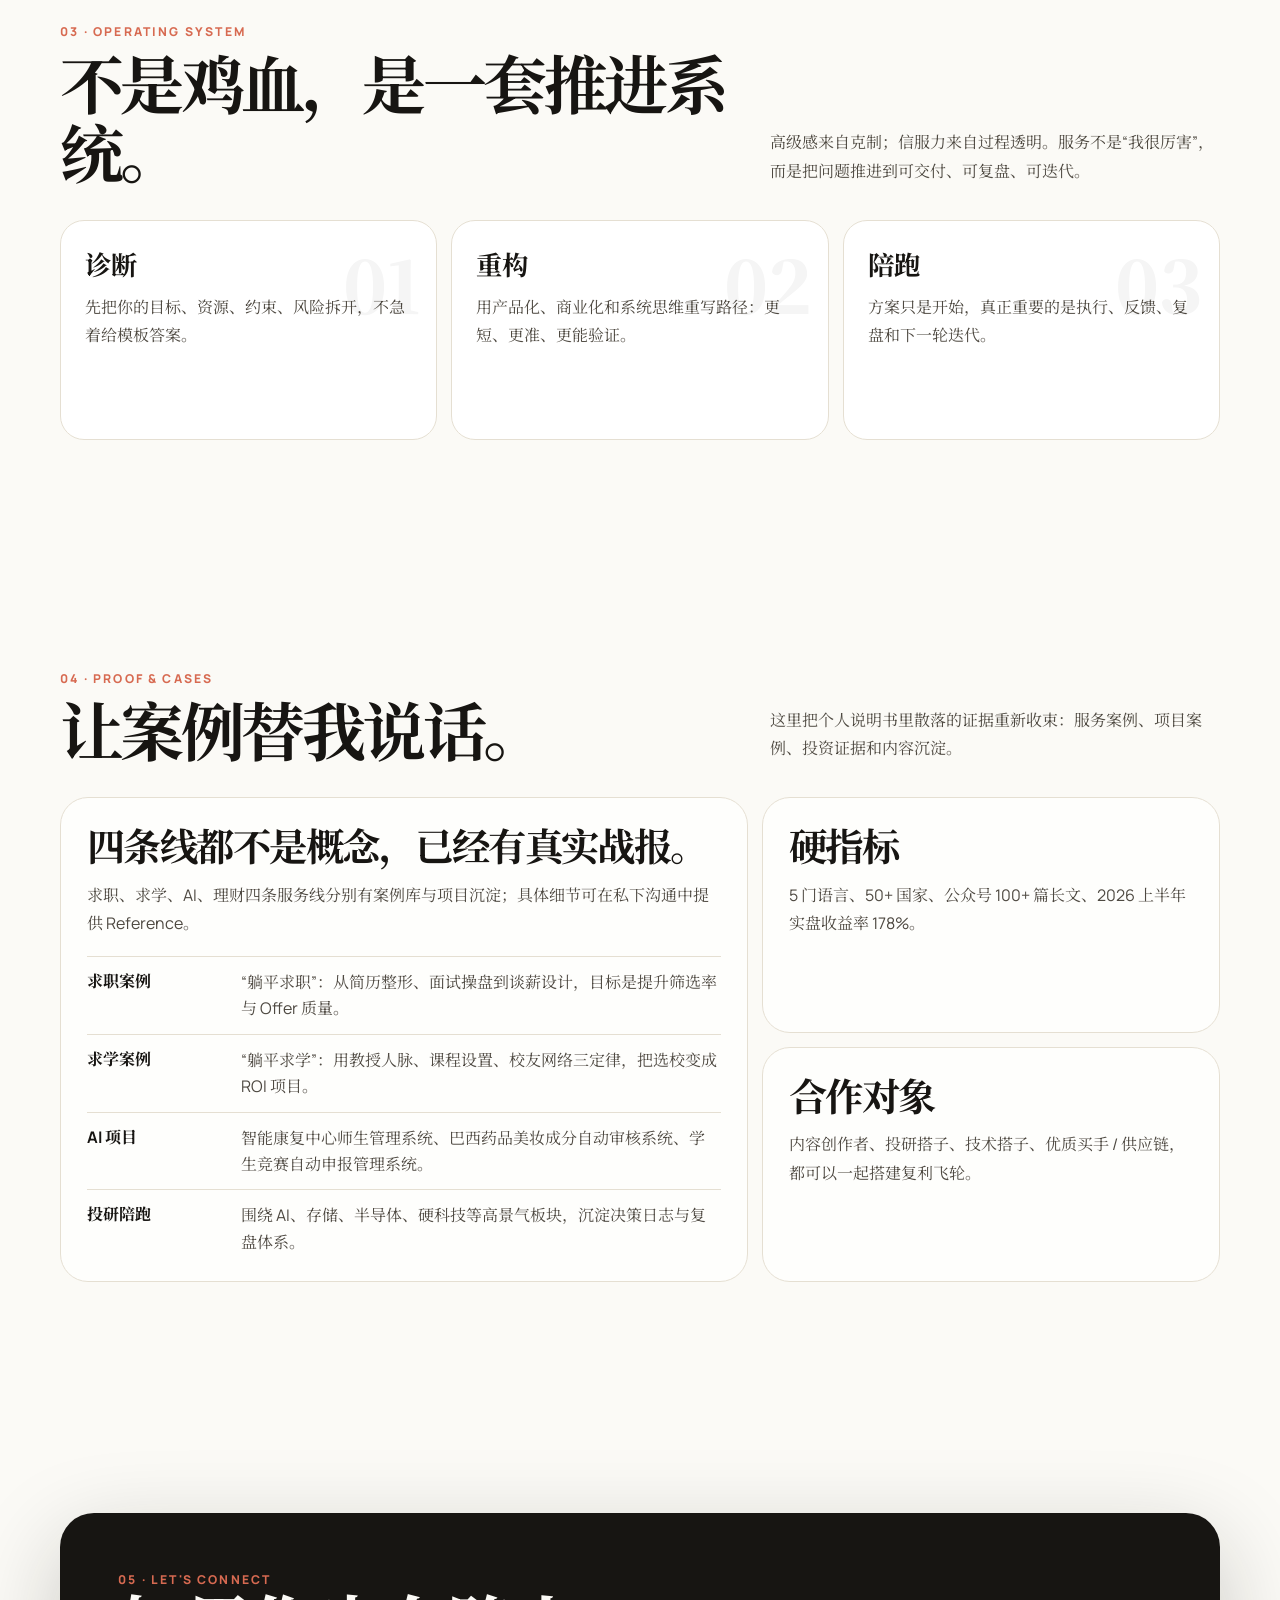
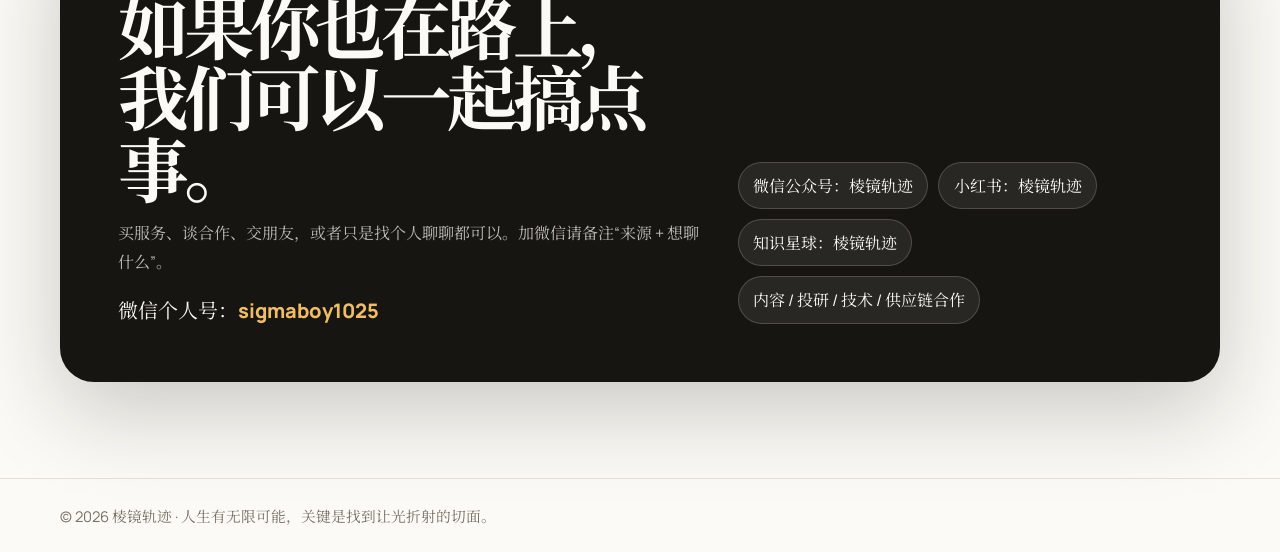
==== commit caf21d3f: "Redesign personal site with prism slices and case proof" ====
--- a/index.html
+++ b/index.html
@@ -3,770 +3,147 @@
 <head>
   <meta charset="utf-8" />
   <meta name="viewport" content="width=device-width, initial-scale=1" />
-  <meta name="description" content="棱镜轨迹：AI × 商业化 × 投资 × 内容的个人说明书与交互式个人网页。" />
-  <meta name="theme-color" content="#f4efe3" />
-  <title>棱镜轨迹 | 个人经营体说明书</title>
+  <meta name="description" content="棱镜轨迹：人生有无限可能。AI、商业化、投资与内容复合型个人说明书。" />
+  <meta name="theme-color" content="#fbfaf6" />
+  <title>棱镜轨迹 | 人生有无限可能</title>
   <style>
-    @import url('https://fonts.googleapis.com/css2?family=Noto+Serif+SC:wght@500;700;900&family=Fraunces:opsz,wght,SOFT,WONK@9..144,500..900,60,1&family=Manrope:wght@400;500;650;800&display=swap');
+    @import url('https://fonts.googleapis.com/css2?family=Noto+Serif+SC:wght@600;700;900&family=Manrope:wght@400;520;650;780&display=swap');
 
-    :root {
-      --ink: oklch(20% 0.032 74);
-      --ink-soft: oklch(35% 0.045 74);
-      --muted: oklch(49% 0.04 78);
-      --paper: oklch(95% 0.032 88);
-      --paper-deep: oklch(89% 0.046 82);
-      --panel: oklch(98% 0.024 92 / 0.82);
-      --gold: oklch(73% 0.16 78);
-      --ember: oklch(59% 0.19 34);
-      --green: oklch(56% 0.13 156);
-      --blue: oklch(50% 0.13 238);
-      --violet: oklch(49% 0.16 302);
-      --line: oklch(75% 0.044 80);
-      --shadow: 0 26px 70px oklch(28% 0.05 74 / 0.14);
-      --radius-xl: 30px;
-      --radius-lg: 20px;
-      --radius-sm: 10px;
-      --font-display: "Fraunces", "Noto Serif SC", serif;
-      --font-body: "Manrope", "Noto Serif SC", sans-serif;
-      color-scheme: light;
+    :root{
+      --bg:#fbfaf6;
+      --bg-2:#f2efe7;
+      --ink:#171512;
+      --soft:#4e4941;
+      --muted:#787064;
+      --line:#e5dfd2;
+      --panel:rgba(255,255,255,.72);
+      --warm:#d79d42;
+      --red:#d76a51;
+      --green:#5e9b73;
+      --blue:#536fa8;
+      --purple:#8a6caf;
+      --shadow:0 22px 70px rgba(58,44,22,.10);
+      --radius:28px;
+      --serif:"Noto Serif SC", ui-serif, serif;
+      --sans:"Manrope", "Noto Serif SC", system-ui, sans-serif;
     }
+    *{box-sizing:border-box}
+    html{scroll-behavior:smooth}
+    body{margin:0;background:var(--bg);color:var(--ink);font-family:var(--sans);overflow-x:hidden}
+    body:before{content:"";position:fixed;inset:0;pointer-events:none;z-index:-3;background:
+      radial-gradient(circle at 15% 18%, rgba(215,157,66,.20), transparent 28rem),
+      radial-gradient(circle at 83% 8%, rgba(83,111,168,.14), transparent 26rem),
+      radial-gradient(circle at 50% 88%, rgba(94,155,115,.10), transparent 30rem)}
+    body:after{content:"";position:fixed;inset:0;pointer-events:none;z-index:-2;opacity:.55;background-image:linear-gradient(rgba(23,21,18,.035) 1px,transparent 1px);background-size:100% 42px;mask-image:linear-gradient(to bottom,transparent,black 10%,black 90%,transparent)}
+    a{color:inherit}.skip{position:fixed;left:1rem;top:-4rem;z-index:100;background:var(--ink);color:var(--bg);padding:.75rem 1rem;border-radius:999px}.skip:focus{top:1rem}
+    .shell{width:min(1160px,calc(100% - 32px));margin-inline:auto}.wide{width:min(1280px,calc(100% - 32px));margin-inline:auto}
+    .nav{position:sticky;top:0;z-index:20;backdrop-filter:blur(18px);background:rgba(251,250,246,.76);border-bottom:1px solid rgba(229,223,210,.75)}
+    .nav-inner{min-height:68px;display:flex;align-items:center;justify-content:space-between;gap:1rem}
+    .brand{display:flex;gap:.7rem;align-items:center;text-decoration:none;font-weight:780}.mark{width:32px;height:32px;border-radius:12px;background:conic-gradient(from 220deg,var(--warm),var(--green),var(--blue),var(--purple),var(--red),var(--warm));clip-path:polygon(50% 0,95% 28%,83% 92%,14% 100%,0 34%);box-shadow:inset 0 0 0 5px rgba(255,255,255,.52)}
+    .nav a:not(.brand){text-decoration:none;color:var(--soft);font-size:.94rem;padding:.66rem .78rem;border-radius:999px}.nav a:not(.brand):hover,.nav a:not(.brand):focus-visible{background:#fff;outline:1px solid var(--line)}
+    .links{display:flex;gap:.2rem;align-items:center;flex-wrap:wrap;justify-content:flex-end}
 
-    * { box-sizing: border-box; }
-    html { scroll-behavior: smooth; }
-    body {
-      margin: 0;
-      min-height: 100dvh;
-      color: var(--ink);
-      font-family: var(--font-body);
-      background:
-        radial-gradient(circle at 18% 8%, oklch(85% 0.12 78 / 0.78), transparent 28rem),
-        radial-gradient(circle at 88% 14%, oklch(72% 0.08 163 / 0.28), transparent 24rem),
-        linear-gradient(135deg, var(--paper), oklch(92% 0.04 68));
-      overflow-x: hidden;
-    }
+    .hero{padding:clamp(64px,9vw,112px) 0 54px;position:relative}.hero-grid{display:grid;grid-template-columns:1.08fr .92fr;gap:clamp(28px,6vw,86px);align-items:center}.tag{display:inline-flex;align-items:center;gap:.5rem;border:1px solid var(--line);background:rgba(255,255,255,.62);border-radius:999px;padding:.55rem .78rem;color:var(--soft);font-size:.92rem}.tag i{width:8px;height:8px;border-radius:50%;background:var(--green);box-shadow:0 0 0 5px rgba(94,155,115,.14)}
+    h1{font-family:var(--serif);font-size:clamp(46px,7.4vw,104px);line-height:1.02;letter-spacing:-.075em;margin:22px 0 18px;font-weight:900;max-width:8.8em}.grad{background:linear-gradient(90deg,var(--ink),#665238 55%,var(--blue));-webkit-background-clip:text;background-clip:text;color:transparent}.lead{font-size:clamp(17px,2vw,22px);line-height:1.82;color:var(--soft);max-width:680px;margin:0}.lead strong{color:var(--ink)}.hero-actions{display:flex;flex-wrap:wrap;gap:.85rem;margin-top:28px}.btn{display:inline-flex;align-items:center;justify-content:center;min-height:46px;border-radius:999px;padding:.8rem 1.08rem;text-decoration:none;border:1px solid var(--ink);transition:transform .22s cubic-bezier(.2,.8,.2,1),background .22s,box-shadow .22s}.btn.primary{background:var(--ink);color:var(--bg);box-shadow:0 14px 32px rgba(23,21,18,.16)}.btn.secondary{background:#fff;color:var(--ink);border-color:var(--line)}.btn:hover,.btn:focus-visible{transform:translateY(-2px);outline:3px solid rgba(215,157,66,.24);outline-offset:3px}.btn:active{transform:translateY(0) scale(.985)}
 
-    body::before {
-      content: "";
-      position: fixed;
-      inset: 0;
-      pointer-events: none;
-      opacity: .42;
-      z-index: -1;
-      background-image:
-        linear-gradient(oklch(28% 0.04 74 / .06) 1px, transparent 1px),
-        linear-gradient(90deg, oklch(28% 0.04 74 / .05) 1px, transparent 1px);
-      background-size: 44px 44px;
-      mask-image: radial-gradient(circle at center, black, transparent 78%);
-    }
+    .prism-box{position:relative;min-height:520px;display:grid;place-items:center}.prism-core{position:relative;width:min(420px,90vw);aspect-ratio:1.05;filter:drop-shadow(0 32px 80px rgba(58,44,22,.14))}.slice{position:absolute;inset:0;clip-path:polygon(var(--a),var(--b),var(--c),var(--d));border:1px solid rgba(23,21,18,.08);background:linear-gradient(135deg,rgba(255,255,255,.72),var(--col));backdrop-filter:blur(8px);transform:translate(var(--x),var(--y)) rotate(var(--r));transition:transform .55s cubic-bezier(.2,.9,.2,1),filter .55s}.slice:hover{transform:translate(calc(var(--x)*1.4),calc(var(--y)*1.4)) rotate(var(--r)) scale(1.025);filter:saturate(1.12)}.s1{--a:48% 0;--b:100% 28%;--c:58% 49%;--d:21% 33%;--x:0px;--y:-10px;--r:-2deg;--col:rgba(215,157,66,.38)}.s2{--a:100% 29%;--b:88% 88%;--c:58% 50%;--d:58% 50%;--x:14px;--y:3px;--r:4deg;--col:rgba(83,111,168,.30)}.s3{--a:88% 89%;--b:18% 100%;--c:38% 56%;--d:58% 50%;--x:2px;--y:18px;--r:-3deg;--col:rgba(94,155,115,.32)}.s4{--a:18% 100%;--b:0 34%;--c:21% 33%;--d:38% 56%;--x:-16px;--y:6px;--r:5deg;--col:rgba(215,106,81,.28)}.s5{--a:21% 33%;--b:58% 49%;--c:38% 56%;--d:38% 56%;--x:-3px;--y:0px;--r:0deg;--col:rgba(138,108,175,.26)}.prism-caption{position:absolute;left:50%;bottom:12%;transform:translateX(-50%);background:rgba(255,255,255,.72);border:1px solid var(--line);border-radius:999px;padding:.72rem .9rem;color:var(--soft);font-size:.92rem;white-space:nowrap}.beam{position:absolute;height:1px;background:linear-gradient(90deg,transparent,var(--ink),transparent);opacity:.18}.b1{width:82%;left:-4%;top:30%;transform:rotate(-14deg)}.b2{width:70%;right:-10%;top:64%;transform:rotate(16deg)}
 
-    a { color: inherit; }
-    button, a { -webkit-tap-highlight-color: transparent; }
-    button { font: inherit; }
+    .metrics{display:grid;grid-template-columns:repeat(4,1fr);gap:10px;margin-top:36px}.metric{background:rgba(255,255,255,.62);border:1px solid var(--line);border-radius:20px;padding:18px 16px}.metric b{font-family:var(--serif);font-size:clamp(26px,3vw,42px);line-height:1}.metric span{display:block;color:var(--muted);margin-top:6px;line-height:1.5;font-size:.94rem}
 
-    .skip-link {
-      position: fixed;
-      left: 1rem;
-      top: -5rem;
-      z-index: 100;
-      background: var(--ink);
-      color: var(--paper);
-      padding: .8rem 1rem;
-      border-radius: 999px;
-      transition: top .2s ease;
-    }
-    .skip-link:focus { top: 1rem; }
+    section{padding:clamp(66px,9vw,118px) 0}.head{display:grid;grid-template-columns:.78fr .52fr;gap:34px;align-items:end;margin-bottom:34px}.k{font-size:.76rem;letter-spacing:.18em;text-transform:uppercase;color:var(--red);font-weight:780}.head h2{font-family:var(--serif);font-size:clamp(32px,5vw,68px);line-height:1.08;letter-spacing:-.055em;margin:.45rem 0 0}.head p{margin:0;color:var(--soft);line-height:1.8}
 
-    .grain {
-      position: fixed;
-      inset: -20%;
-      pointer-events: none;
-      z-index: -1;
-      opacity: .12;
-      background-image: url("data:image/svg+xml,%3Csvg viewBox='0 0 220 220' xmlns='http://www.w3.org/2000/svg'%3E%3Cfilter id='n'%3E%3CfeTurbulence type='fractalNoise' baseFrequency='.82' numOctaves='3' stitchTiles='stitch'/%3E%3C/filter%3E%3Crect width='100%25' height='100%25' filter='url(%23n)' opacity='.65'/%3E%3C/svg%3E");
-    }
+    .identity{border:1px solid var(--line);background:linear-gradient(180deg,rgba(255,255,255,.66),rgba(255,255,255,.28));border-radius:var(--radius);padding:clamp(22px,5vw,48px);box-shadow:var(--shadow);overflow:hidden}.identity-line{display:flex;gap:14px;align-items:baseline;flex-wrap:wrap;border-bottom:1px solid var(--line);padding:18px 0}.identity-line:first-child{padding-top:0}.identity-line:last-child{border-bottom:0;padding-bottom:0}.identity-line small{width:120px;color:var(--muted);font-weight:650}.identity-line strong{font-family:var(--serif);font-size:clamp(23px,3vw,40px);letter-spacing:-.04em}.identity-line span{color:var(--soft);line-height:1.7}.ticker{display:flex;gap:16px;margin-top:24px;overflow:hidden;mask-image:linear-gradient(90deg,transparent,black 8%,black 92%,transparent)}.ticker-track{display:flex;gap:16px;animation:marquee 28s linear infinite}.chip{white-space:nowrap;border:1px solid var(--line);border-radius:999px;padding:.62rem .9rem;background:#fff;color:var(--soft)}
 
-    .nav {
-      position: sticky;
-      top: 0;
-      z-index: 20;
-      display: flex;
-      align-items: center;
-      justify-content: space-between;
-      gap: 1rem;
-      padding: .9rem clamp(1rem, 3vw, 2.4rem);
-      backdrop-filter: blur(18px);
-      background: color-mix(in oklch, var(--paper) 76%, transparent);
-      border-bottom: 1px solid color-mix(in oklch, var(--line), transparent 34%);
-    }
-    .brand {
-      display: flex;
-      align-items: center;
-      gap: .72rem;
-      text-decoration: none;
-      min-width: max-content;
-    }
-    .brand-mark {
-      width: 2.25rem;
-      height: 2.25rem;
-      display: grid;
-      place-items: center;
-      border: 1px solid var(--ink);
-      border-radius: 50%;
-      background: conic-gradient(from 210deg, var(--gold), var(--green), var(--blue), var(--ember), var(--gold));
-      box-shadow: inset 0 0 0 6px var(--paper), 0 10px 30px oklch(35% 0.08 70 / .18);
-    }
-    .brand strong { font-family: var(--font-display); font-size: 1.06rem; letter-spacing: .02em; }
-    .nav-links { display: flex; gap: .35rem; align-items: center; flex-wrap: wrap; justify-content: flex-end; }
-    .nav-links a, .ghost-btn {
-      border: 1px solid transparent;
-      color: var(--ink-soft);
-      text-decoration: none;
-      padding: .64rem .82rem;
-      border-radius: 999px;
-      min-height: 44px;
-      display: inline-flex;
-      align-items: center;
-      cursor: pointer;
-      transition: transform .22s cubic-bezier(.2,.9,.2,1), background .22s, border-color .22s;
-    }
-    .nav-links a:hover, .ghost-btn:hover, .nav-links a:focus-visible, .ghost-btn:focus-visible {
-      background: oklch(98% 0.02 90 / .66);
-      border-color: color-mix(in oklch, var(--line), var(--ink) 16%);
-      transform: translateY(-1px);
-      outline: none;
-    }
+    .services{display:grid;grid-template-columns:300px 1fr;gap:22px}.service-nav{display:grid;gap:10px;align-content:start;position:sticky;top:92px}.service-btn{text-align:left;border:1px solid var(--line);background:#fff;border-radius:20px;min-height:74px;padding:14px 16px;cursor:pointer;color:var(--soft);transition:.22s}.service-btn b{display:block;color:var(--ink);margin-bottom:3px}.service-btn:hover,.service-btn:focus-visible{transform:translateX(4px);outline:3px solid rgba(215,157,66,.18)}.service-btn[aria-selected=true]{background:var(--ink);border-color:var(--ink);color:rgba(251,250,246,.72)}.service-btn[aria-selected=true] b{color:var(--bg)}.service-panel{border:1px solid var(--line);border-radius:var(--radius);background:rgba(255,255,255,.68);box-shadow:var(--shadow);overflow:hidden}.service-hero{padding:30px 32px;border-bottom:1px solid var(--line);background:linear-gradient(135deg,rgba(255,255,255,.8),var(--tint))}.service-hero h3{font-family:var(--serif);font-size:clamp(30px,4vw,56px);letter-spacing:-.055em;line-height:1.05;margin:0 0 12px}.service-hero p{margin:0;color:var(--soft);line-height:1.8;max-width:760px}.service-body{display:grid;grid-template-columns:1fr 1fr;gap:1px;background:var(--line)}.block{background:rgba(255,255,255,.72);padding:24px}.block h4{margin:0 0 12px;font-size:1rem}.block ul{margin:0;padding-left:1.1rem;color:var(--soft);line-height:1.8}.cases{display:grid;gap:10px}.case{border:1px solid var(--line);border-radius:16px;padding:14px;background:#fff}.case b{display:block;margin-bottom:4px}.case span{color:var(--soft);line-height:1.65;font-size:.94rem}.proofbar{display:grid;grid-template-columns:repeat(3,1fr);gap:10px;margin-top:14px}.proof{border-radius:16px;background:rgba(23,21,18,.045);padding:12px}.proof b{display:block;font-family:var(--serif);font-size:1.35rem}.proof span{font-size:.88rem;color:var(--muted)}
 
-    .hero {
-      position: relative;
-      min-height: calc(100dvh - 74px);
-      display: grid;
-      grid-template-columns: minmax(0, 1.08fr) minmax(310px, .72fr);
-      align-items: center;
-      gap: clamp(2rem, 6vw, 6rem);
-      padding: clamp(2rem, 7vw, 7rem) clamp(1.1rem, 5vw, 5.6rem) clamp(3rem, 6vw, 6rem);
-    }
-    .eyebrow {
-      width: fit-content;
-      display: inline-flex;
-      gap: .55rem;
-      align-items: center;
-      padding: .5rem .75rem;
-      border-radius: 999px;
-      border: 1px solid color-mix(in oklch, var(--line), var(--ink) 12%);
-      background: color-mix(in oklch, var(--paper), white 34%);
-      font-size: .9rem;
-      color: var(--ink-soft);
-    }
-    .pulse-dot {
-      width: .58rem;
-      height: .58rem;
-      border-radius: 50%;
-      background: var(--green);
-      box-shadow: 0 0 0 .35rem color-mix(in oklch, var(--green), transparent 78%);
-    }
-    h1 {
-      margin: 1.35rem 0 1rem;
-      max-width: 11ch;
-      font-family: var(--font-display);
-      font-size: clamp(4rem, 12vw, 11.2rem);
-      line-height: .84;
-      letter-spacing: -.075em;
-      font-weight: 900;
-    }
-    .subtitle {
-      max-width: 58rem;
-      font-size: clamp(1.08rem, 1.7vw, 1.36rem);
-      line-height: 1.76;
-      color: var(--ink-soft);
-      margin: 0;
-    }
-    .subtitle strong { color: var(--ink); font-weight: 800; }
-    .hero-actions { display: flex; flex-wrap: wrap; gap: .75rem; margin-top: 1.7rem; }
-    .primary-btn, .secondary-btn {
-      min-height: 48px;
-      display: inline-flex;
-      align-items: center;
-      justify-content: center;
-      gap: .55rem;
-      padding: .88rem 1.05rem;
-      border-radius: 999px;
-      text-decoration: none;
-      border: 1px solid var(--ink);
-      cursor: pointer;
-      transition: transform .22s cubic-bezier(.2,.9,.2,1), box-shadow .22s, background .22s;
-    }
-    .primary-btn { background: var(--ink); color: var(--paper); box-shadow: 0 16px 34px oklch(24% 0.04 74 / .22); }
-    .secondary-btn { background: color-mix(in oklch, var(--paper), white 28%); color: var(--ink); }
-    .primary-btn:hover, .secondary-btn:hover, .primary-btn:focus-visible, .secondary-btn:focus-visible { transform: translateY(-2px); outline: 3px solid color-mix(in oklch, var(--gold), transparent 55%); outline-offset: 3px; }
-    .primary-btn:active, .secondary-btn:active { transform: translateY(0) scale(.98); }
+    .method{display:grid;grid-template-columns:repeat(3,1fr);gap:14px}.method-card{border:1px solid var(--line);background:#fff;border-radius:24px;padding:24px;min-height:220px;position:relative;overflow:hidden}.method-card:before{content:attr(data-no);position:absolute;right:16px;top:10px;font-family:var(--serif);font-size:4.5rem;color:rgba(23,21,18,.045);font-weight:900}.method-card h3{font-family:var(--serif);font-size:1.65rem;margin:0 0 10px}.method-card p{margin:0;color:var(--soft);line-height:1.75}
 
-    .prism-stage {
-      position: relative;
-      min-height: 520px;
-      display: grid;
-      place-items: center;
-      perspective: 1000px;
-    }
-    .orbit {
-      position: absolute;
-      inset: 8%;
-      border: 1px dashed color-mix(in oklch, var(--ink), transparent 72%);
-      border-radius: 50%;
-      animation: spin 24s linear infinite;
-    }
-    .orbit:nth-child(2) { inset: 18% 4%; transform: rotateX(72deg); animation-duration: 34s; }
-    .prism {
-      width: min(28vw, 270px);
-      min-width: 210px;
-      aspect-ratio: 1;
-      position: relative;
-      transform-style: preserve-3d;
-      animation: float 7s ease-in-out infinite;
-      cursor: grab;
-    }
-    .facet {
-      position: absolute;
-      inset: 0;
-      clip-path: polygon(50% 0, 100% 100%, 0 100%);
-      border: 1px solid color-mix(in oklch, var(--ink), transparent 64%);
-      background: linear-gradient(135deg, oklch(96% 0.04 86 / .76), oklch(68% 0.12 74 / .5));
-      box-shadow: inset 0 0 55px oklch(100% 0 0 / .5);
-      transform-origin: 50% 72%;
-      backdrop-filter: blur(8px);
-    }
-    .facet:nth-child(1) { transform: rotateY(0deg) translateZ(52px); }
-    .facet:nth-child(2) { transform: rotateY(72deg) translateZ(52px); background: linear-gradient(135deg, oklch(86% 0.1 156 / .6), transparent); }
-    .facet:nth-child(3) { transform: rotateY(144deg) translateZ(52px); background: linear-gradient(135deg, oklch(76% 0.12 238 / .54), transparent); }
-    .facet:nth-child(4) { transform: rotateY(216deg) translateZ(52px); background: linear-gradient(135deg, oklch(76% 0.14 34 / .5), transparent); }
-    .facet:nth-child(5) { transform: rotateY(288deg) translateZ(52px); background: linear-gradient(135deg, oklch(74% 0.12 302 / .5), transparent); }
-    .ray {
-      position: absolute;
-      height: 2px;
-      transform-origin: 0 50%;
-      background: linear-gradient(90deg, var(--ink), transparent);
-      opacity: .36;
-    }
-    .ray.r1 { width: 38%; left: 0; top: 44%; transform: rotate(-14deg); }
-    .ray.r2 { width: 42%; left: 57%; top: 52%; transform: rotate(12deg); background: linear-gradient(90deg, var(--green), transparent); }
-    .ray.r3 { width: 34%; left: 52%; top: 35%; transform: rotate(-34deg); background: linear-gradient(90deg, var(--ember), transparent); }
+    .case-wall{display:grid;grid-template-columns:1.2fr .8fr;gap:14px}.big-case,.mini-case{border:1px solid var(--line);border-radius:var(--radius);background:rgba(255,255,255,.68);padding:26px}.big-case h3,.mini-case h3{font-family:var(--serif);font-size:clamp(26px,3vw,42px);line-height:1.1;margin:0 0 14px;letter-spacing:-.04em}.big-case p,.mini-case p{margin:0;color:var(--soft);line-height:1.8}.case-list{display:grid;gap:12px;margin-top:18px}.case-row{display:grid;grid-template-columns:140px 1fr;gap:14px;border-top:1px solid var(--line);padding-top:12px}.case-row b{color:var(--ink)}.case-row span{color:var(--soft);line-height:1.65}.mini-stack{display:grid;gap:14px}
 
-    .metrics-strip {
-      display: grid;
-      grid-template-columns: repeat(4, minmax(0, 1fr));
-      gap: 1px;
-      margin: 0 clamp(1.1rem, 5vw, 5.6rem);
-      border: 1px solid var(--line);
-      border-radius: var(--radius-xl);
-      overflow: hidden;
-      background: var(--line);
-      box-shadow: var(--shadow);
-    }
-    .metric {
-      padding: clamp(1rem, 2vw, 1.45rem);
-      background: color-mix(in oklch, var(--paper), white 35%);
-    }
-    .metric b { font-family: var(--font-display); font-size: clamp(1.7rem, 4vw, 3.2rem); line-height: 1; letter-spacing: -.04em; }
-    .metric span { display: block; margin-top: .42rem; color: var(--muted); line-height: 1.35; }
+    .connect{padding-bottom:96px}.connect-card{border-radius:34px;background:var(--ink);color:var(--bg);padding:clamp(26px,6vw,58px);display:grid;grid-template-columns:1fr .72fr;gap:30px;align-items:end;box-shadow:0 28px 90px rgba(23,21,18,.22)}.connect-card h2{font-family:var(--serif);font-size:clamp(34px,5.5vw,74px);letter-spacing:-.06em;line-height:1.02;margin:0}.connect-card p{color:rgba(251,250,246,.72);line-height:1.8}.contact-pills{display:flex;flex-wrap:wrap;gap:10px}.contact-pills span{border:1px solid rgba(251,250,246,.18);background:rgba(251,250,246,.08);border-radius:999px;padding:.7rem .9rem}.wechat{margin-top:18px;font-size:1.25rem}.wechat code{font-family:var(--sans);font-weight:780;color:#f0bd67}footer{border-top:1px solid var(--line);padding:26px 0;color:var(--muted);font-size:.92rem}
 
-    main section {
-      padding: clamp(4.2rem, 9vw, 8rem) clamp(1.1rem, 5vw, 5.6rem);
-    }
-    .section-head {
-      display: grid;
-      grid-template-columns: minmax(0, .68fr) minmax(280px, .32fr);
-      align-items: end;
-      gap: 2rem;
-      margin-bottom: clamp(2rem, 5vw, 4rem);
-    }
-    .kicker { color: var(--ember); text-transform: uppercase; letter-spacing: .14em; font-size: .76rem; font-weight: 800; }
-    h2 {
-      margin: .45rem 0 0;
-      font-family: var(--font-display);
-      font-size: clamp(2.3rem, 6vw, 6rem);
-      line-height: .95;
-      letter-spacing: -.055em;
-    }
-    .section-head p { margin: 0; color: var(--ink-soft); line-height: 1.75; }
-
-    .timeline {
-      display: grid;
-      grid-template-columns: minmax(240px, .8fr) minmax(0, 1.2fr);
-      gap: clamp(1rem, 4vw, 4rem);
-      align-items: start;
-    }
-    .sticky-note {
-      position: sticky;
-      top: 6rem;
-      padding: 1.35rem;
-      border-radius: var(--radius-xl);
-      background: var(--ink);
-      color: var(--paper);
-      box-shadow: var(--shadow);
-    }
-    .sticky-note h3 { margin: 0 0 .75rem; font-family: var(--font-display); font-size: 1.55rem; }
-    .sticky-note p { color: color-mix(in oklch, var(--paper), transparent 22%); line-height: 1.7; margin: 0; }
-    .timeline-list { display: grid; gap: 1rem; }
-    .timeline-item {
-      display: grid;
-      grid-template-columns: 96px minmax(0, 1fr);
-      gap: 1rem;
-      padding: 1.2rem;
-      border-bottom: 1px solid color-mix(in oklch, var(--line), transparent 24%);
-      background: linear-gradient(90deg, color-mix(in oklch, var(--paper), white 26%), transparent);
-      border-radius: var(--radius-lg);
-    }
-    .timeline-item time { font-family: var(--font-display); font-weight: 800; color: var(--ember); }
-    .timeline-item h3 { margin: 0 0 .35rem; font-size: 1.2rem; }
-    .timeline-item p { margin: 0; color: var(--ink-soft); line-height: 1.7; }
-
-    .service-lab {
-      display: grid;
-      grid-template-columns: 280px minmax(0, 1fr);
-      gap: clamp(1rem, 4vw, 3rem);
-      align-items: stretch;
-    }
-    .service-tabs {
-      display: grid;
-      gap: .65rem;
-      align-content: start;
-    }
-    .tab-btn {
-      min-height: 54px;
-      text-align: left;
-      border: 1px solid color-mix(in oklch, var(--line), transparent 12%);
-      background: color-mix(in oklch, var(--paper), white 28%);
-      padding: .9rem 1rem;
-      border-radius: 999px;
-      cursor: pointer;
-      color: var(--ink-soft);
-      transition: transform .2s, background .2s, color .2s, border-color .2s;
-    }
-    .tab-btn:hover, .tab-btn:focus-visible { transform: translateX(4px); outline: none; border-color: var(--ink); }
-    .tab-btn[aria-selected="true"] { background: var(--ink); color: var(--paper); border-color: var(--ink); }
-    .service-card {
-      min-height: 420px;
-      padding: clamp(1.4rem, 4vw, 3.4rem);
-      border-radius: var(--radius-xl);
-      border: 1px solid color-mix(in oklch, var(--line), var(--ink) 8%);
-      background:
-        linear-gradient(135deg, color-mix(in oklch, var(--panel), white 8%), color-mix(in oklch, var(--paper-deep), transparent 18%)),
-        radial-gradient(circle at 86% 0%, var(--service-color, var(--gold)), transparent 18rem);
-      box-shadow: var(--shadow);
-      overflow: hidden;
-      position: relative;
-    }
-    .service-card::after {
-      content: attr(data-index);
-      position: absolute;
-      right: -1rem;
-      bottom: -2.4rem;
-      font-family: var(--font-display);
-      font-size: clamp(7rem, 18vw, 15rem);
-      font-weight: 900;
-      color: oklch(20% 0.04 74 / .055);
-      letter-spacing: -.08em;
-      pointer-events: none;
-    }
-    .service-card h3 { margin: 0; font-family: var(--font-display); font-size: clamp(2rem, 4vw, 4rem); line-height: 1; letter-spacing: -.04em; }
-    .service-card .fit { margin: 1rem 0 1.1rem; color: var(--ink-soft); font-size: 1.05rem; line-height: 1.7; max-width: 58rem; }
-    .service-card ul { list-style: none; padding: 0; margin: 0; display: grid; gap: .7rem; max-width: 56rem; }
-    .service-card li { display: grid; grid-template-columns: 1rem 1fr; gap: .7rem; line-height: 1.6; color: var(--ink-soft); }
-    .service-card li::before { content: ""; width: .58rem; height: .58rem; border-radius: 50%; background: var(--service-color, var(--gold)); margin-top: .55rem; }
-
-    .beliefs {
-      display: grid;
-      grid-template-columns: repeat(2, minmax(0, 1fr));
-      gap: 1rem;
-    }
-    .belief {
-      min-height: 340px;
-      padding: clamp(1.4rem, 4vw, 2.8rem);
-      border: 1px solid color-mix(in oklch, var(--line), transparent 10%);
-      border-radius: var(--radius-xl);
-      background: color-mix(in oklch, var(--paper), white 28%);
-      position: relative;
-      overflow: hidden;
-    }
-    .belief::before {
-      content: "";
-      position: absolute;
-      width: 14rem;
-      height: 14rem;
-      border-radius: 50%;
-      right: -5rem;
-      top: -5rem;
-      background: color-mix(in oklch, var(--belief-color), transparent 68%);
-    }
-    .belief h3 { position: relative; margin: 0 0 .85rem; font-family: var(--font-display); font-size: clamp(1.8rem, 3vw, 3rem); line-height: 1.05; }
-    .belief p { position: relative; color: var(--ink-soft); line-height: 1.8; margin: 0; }
-
-    .map-wrap {
-      display: grid;
-      grid-template-columns: minmax(0, 1fr) 330px;
-      gap: 1rem;
-      align-items: stretch;
-    }
-    .map {
-      min-height: 460px;
-      border-radius: var(--radius-xl);
-      background:
-        linear-gradient(135deg, oklch(24% 0.035 74), oklch(34% 0.05 95));
-      position: relative;
-      overflow: hidden;
-      box-shadow: var(--shadow);
-      border: 1px solid oklch(20% 0.04 74);
-    }
-    .map svg { width: 100%; height: 100%; position: absolute; inset: 0; }
-    .node {
-      position: absolute;
-      min-width: 132px;
-      border: 1px solid oklch(94% 0.02 88 / .2);
-      background: oklch(94% 0.03 88 / .12);
-      color: var(--paper);
-      border-radius: 999px;
-      padding: .68rem .8rem;
-      backdrop-filter: blur(12px);
-      cursor: pointer;
-      transition: transform .22s, background .22s, border-color .22s;
-    }
-    .node:hover, .node:focus-visible { transform: translateY(-4px) scale(1.02); background: oklch(94% 0.03 88 / .2); outline: 3px solid oklch(75% 0.13 78 / .35); outline-offset: 4px; }
-    .node small { display: block; opacity: .72; }
-    .node[data-node="ai"] { left: 14%; top: 18%; }
-    .node[data-node="biz"] { right: 12%; top: 20%; }
-    .node[data-node="invest"] { left: 22%; bottom: 18%; }
-    .node[data-node="content"] { right: 18%; bottom: 18%; }
-    .node[data-node="system"] { left: 42%; top: 44%; background: oklch(78% 0.14 78 / .18); }
-    .map-copy {
-      border-radius: var(--radius-xl);
-      padding: 1.3rem;
-      background: var(--ink);
-      color: var(--paper);
-      display: grid;
-      align-content: center;
-    }
-    .map-copy h3 { margin: 0 0 .6rem; font-family: var(--font-display); font-size: 2rem; line-height: 1; }
-    .map-copy p { margin: 0; color: color-mix(in oklch, var(--paper), transparent 20%); line-height: 1.75; }
-
-    .connect {
-      border-radius: calc(var(--radius-xl) + 10px) calc(var(--radius-xl) + 10px) 0 0;
-      background: var(--ink);
-      color: var(--paper);
-      margin-top: 3rem;
-    }
-    .connect .section-head p { color: color-mix(in oklch, var(--paper), transparent 24%); }
-    .contact-grid {
-      display: grid;
-      grid-template-columns: repeat(4, minmax(0, 1fr));
-      gap: 1rem;
-    }
-    .contact-card {
-      min-height: 190px;
-      padding: 1.15rem;
-      border-radius: var(--radius-lg);
-      border: 1px solid oklch(94% 0.02 88 / .16);
-      background: oklch(94% 0.02 88 / .075);
-      text-decoration: none;
-      display: grid;
-      align-content: space-between;
-      transition: transform .22s, background .22s;
-    }
-    .contact-card:hover, .contact-card:focus-visible { transform: translateY(-5px); background: oklch(94% 0.02 88 / .13); outline: 3px solid oklch(75% 0.13 78 / .3); outline-offset: 4px; }
-    .contact-card b { font-family: var(--font-display); font-size: 1.35rem; }
-    .contact-card span { color: color-mix(in oklch, var(--paper), transparent 25%); line-height: 1.5; }
-    .wechat {
-      margin-top: 1rem;
-      padding: 1.15rem;
-      border-radius: var(--radius-lg);
-      border: 1px solid oklch(94% 0.02 88 / .18);
-      display: flex;
-      justify-content: space-between;
-      gap: 1rem;
-      align-items: center;
-      background: oklch(94% 0.02 88 / .08);
-    }
-    .wechat code {
-      font-family: var(--font-body);
-      font-weight: 800;
-      color: var(--gold);
-      font-size: 1.1rem;
-    }
-    footer { padding: 2rem clamp(1.1rem, 5vw, 5.6rem); background: var(--ink); color: color-mix(in oklch, var(--paper), transparent 30%); }
-
-    .reveal { opacity: 0; transform: translateY(24px); transition: opacity .7s cubic-bezier(.2,.9,.2,1), transform .7s cubic-bezier(.2,.9,.2,1); }
-    .reveal.visible { opacity: 1; transform: translateY(0); }
-
-    @keyframes float { 0%, 100% { transform: rotateX(60deg) rotateZ(-28deg) translateY(0); } 50% { transform: rotateX(60deg) rotateZ(-18deg) translateY(-16px); } }
-    @keyframes spin { to { transform: rotate(360deg); } }
-
-    @media (max-width: 940px) {
-      .nav-links a { display: none; }
-      .hero, .section-head, .timeline, .service-lab, .map-wrap { grid-template-columns: 1fr; }
-      .hero { min-height: auto; }
-      .prism-stage { min-height: 380px; }
-      .metrics-strip, .beliefs, .contact-grid { grid-template-columns: repeat(2, minmax(0, 1fr)); }
-      .sticky-note { position: relative; top: 0; }
-    }
-    @media (max-width: 620px) {
-      .metrics-strip, .beliefs, .contact-grid { grid-template-columns: 1fr; }
-      .timeline-item { grid-template-columns: 1fr; }
-      .service-tabs { grid-template-columns: 1fr 1fr; }
-      .tab-btn { border-radius: var(--radius-lg); }
-      .map { min-height: 560px; }
-      .node { min-width: 118px; }
-      .node[data-node="ai"] { left: 7%; top: 12%; }
-      .node[data-node="biz"] { right: 5%; top: 21%; }
-      .node[data-node="invest"] { left: 8%; bottom: 23%; }
-      .node[data-node="content"] { right: 6%; bottom: 12%; }
-      .node[data-node="system"] { left: 27%; top: 47%; }
-      .wechat { align-items: flex-start; flex-direction: column; }
-    }
-    @media (prefers-reduced-motion: reduce) {
-      *, *::before, *::after { animation: none !important; scroll-behavior: auto !important; transition-duration: .01ms !important; }
-      .reveal { opacity: 1; transform: none; }
-    }
+    .reveal{opacity:0;transform:translateY(18px);transition:opacity .7s cubic-bezier(.2,.8,.2,1),transform .7s cubic-bezier(.2,.8,.2,1)}.reveal.on{opacity:1;transform:none}@keyframes marquee{to{transform:translateX(-50%)}}
+    @media(max-width:900px){.hero-grid,.head,.services,.service-body,.case-wall,.connect-card{grid-template-columns:1fr}.links a{display:none}.prism-box{min-height:390px}.metrics,.method{grid-template-columns:repeat(2,1fr)}.service-nav{position:relative;top:0;grid-template-columns:repeat(2,1fr)}.service-btn{min-height:64px}.case-row{grid-template-columns:1fr}.proofbar{grid-template-columns:1fr}}
+    @media(max-width:560px){.metrics,.method{grid-template-columns:1fr}.identity-line small{width:100%}.service-nav{grid-template-columns:1fr}.service-hero,.block{padding:20px}.prism-caption{white-space:normal;text-align:center;width:max-content;max-width:88%}.contact-pills span{width:100%}}
+    @media(prefers-reduced-motion:reduce){*,*:before,*:after{animation:none!important;transition-duration:.01ms!important;scroll-behavior:auto!important}.reveal{opacity:1;transform:none}}
   </style>
 </head>
 <body>
-  <a class="skip-link" href="#main">跳到主要内容</a>
-  <div class="grain" aria-hidden="true"></div>
-  <nav class="nav" aria-label="主导航">
-    <a class="brand" href="#top" aria-label="返回顶部">
-      <span class="brand-mark" aria-hidden="true"></span>
-      <strong>棱镜轨迹</strong>
-    </a>
-    <div class="nav-links">
-      <a href="#origin">我是谁</a>
-      <a href="#services">服务线</a>
-      <a href="#beliefs">底层信条</a>
-      <a href="#map">复合体地图</a>
-      <a href="#connect">找到我</a>
-      <button class="ghost-btn" type="button" id="toggleMotion" aria-pressed="false">降低动效</button>
-    </div>
-  </nav>
+  <a class="skip" href="#main">跳到主要内容</a>
+  <nav class="nav"><div class="shell nav-inner"><a class="brand" href="#top"><span class="mark" aria-hidden="true"></span><span>棱镜轨迹</span></a><div class="links"><a href="#identity">我是谁</a><a href="#services">服务线</a><a href="#method">方法论</a><a href="#cases">成功案例</a><a href="#connect">联系</a></div></div></nav>
 
   <header class="hero" id="top">
-    <div>
-      <div class="eyebrow reveal"><span class="pulse-dot" aria-hidden="true"></span>AI × 商业化 × 投资 × 内容</div>
-      <h1 class="reveal">偷偷升级的人</h1>
-      <p class="subtitle reveal">我是棱镜轨迹。一个从农村走出来的家族首代大学生，如今把六年多技术、商业、全球化与投资经验，收敛成一套可执行的<strong>个人经营体系统</strong>。如果你正在寻求跃迁、卡在选择上，或者想把目标推进落地，这里是我的交互式说明书。</p>
-      <div class="hero-actions reveal">
-        <a class="primary-btn" href="#services">探索我能交付什么</a>
-        <a class="secondary-btn" href="#connect">直接联系</a>
+    <div class="wide hero-grid">
+      <div>
+        <div class="tag reveal"><i></i>人生有无限可能，关键是让光线穿过正确的切面</div>
+        <h1 class="reveal">把普通人生，折射成<span class="grad">更多可能</span>。</h1>
+        <p class="lead reveal">我是棱镜轨迹。AI 架构师、投资实践者、内容创作者，也在做求职、求学、AI 落地和投研陪跑。我的核心能力不是“懂很多”，而是把技术、资源、钱、内容和选择，搭成一套能持续复利的系统。</p>
+        <div class="hero-actions reveal"><a class="btn primary" href="#services">看我能交付什么</a><a class="btn secondary" href="#cases">先看案例与证据</a></div>
+        <div class="metrics reveal" aria-label="关键证据">
+          <div class="metric"><b>AI</b><span>大模型工程化与业务交付</span></div><div class="metric"><b>5</b><span>门语言日常沟通</span></div><div class="metric"><b>50+</b><span>国家足迹与全球资源</span></div><div class="metric"><b>178%</b><span>2026 上半年实盘收益率</span></div>
+        </div>
       </div>
-    </div>
-    <div class="prism-stage" aria-label="棱镜轨迹的五面复合体视觉装置">
-      <div class="orbit" aria-hidden="true"></div>
-      <div class="orbit" aria-hidden="true"></div>
-      <div class="ray r1" aria-hidden="true"></div>
-      <div class="ray r2" aria-hidden="true"></div>
-      <div class="ray r3" aria-hidden="true"></div>
-      <div class="prism" id="prism" aria-hidden="true">
-        <span class="facet"></span><span class="facet"></span><span class="facet"></span><span class="facet"></span><span class="facet"></span>
+      <div class="prism-box reveal" aria-label="棱镜切片视觉：象征人生无限可能">
+        <div class="beam b1"></div><div class="beam b2"></div>
+        <div class="prism-core" aria-hidden="true"><span class="slice s1"></span><span class="slice s2"></span><span class="slice s3"></span><span class="slice s4"></span><span class="slice s5"></span></div>
+        <div class="prism-caption">不同切面：AI / 商业 / 投资 / 内容 / 系统杠杆</div>
       </div>
     </div>
   </header>
 
-  <aside class="metrics-strip reveal" aria-label="可验证的硬指标">
-    <div class="metric"><b>5</b><span>门语言可日常沟通</span></div>
-    <div class="metric"><b>50+</b><span>国家足迹与全球资源触点</span></div>
-    <div class="metric"><b>178%</b><span>2026 上半年实盘收益率</span></div>
-    <div class="metric"><b>100+</b><span>篇长期方法论与投研笔记</span></div>
-  </aside>
+  <main id="main">
+    <section id="identity"><div class="shell">
+      <div class="head reveal"><div><div class="k">01 · WHO AM I</div><h2>我不是单一标签，而是一组可组合的切面。</h2></div><p>“我是谁”不再用左右对切的大段文字解释，而用更像说明书的方式：起点、能力、资产、目标，层层展开。</p></div>
+      <div class="identity reveal">
+        <div class="identity-line"><small>起点</small><strong>农村 · 首代 · 自己蹚路</strong><span>出厂设定不算好，所以更相信系统、杠杆和复盘。</span></div>
+        <div class="identity-line"><small>主业</small><strong>AI 架构师</strong><span>负责 AI 能力在客户业务场景落地，关注工程化、规模化、可复用。</span></div>
+        <div class="identity-line"><small>副业</small><strong>咨询 × 代购 × 投研 × 内容</strong><span>不是四处乱试，而是在构建第二曲线和个人经营体。</span></div>
+        <div class="identity-line"><small>目标</small><strong>把经验变成可复制模板</strong><span>让更多普通人少走弯路、多赚点钱、活得更有选择权。</span></div>
+        <div class="ticker" aria-hidden="true"><div class="ticker-track"><span class="chip">快：24 小时内出方案</span><span class="chip">准：深访 + AI 结构化</span><span class="chip">狠：敢直言，敢重来</span><span class="chip">复利：资源、内容、现金流互相供能</span><span class="chip">快：24 小时内出方案</span><span class="chip">准：深访 + AI 结构化</span><span class="chip">狠：敢直言，敢重来</span><span class="chip">复利：资源、内容、现金流互相供能</span></div></div>
+      </div>
+    </div></section>
 
-  <main id="main">
-    <section id="origin">
-      <div class="section-head reveal">
-        <div>
-          <div class="kicker">01 · Origin Story</div>
-          <h2>出厂设定不重要，升级路径才重要。</h2>
+    <section id="services"><div class="shell">
+      <div class="head reveal"><div><div class="k">02 · SERVICE LINES</div><h2>服务线要讲逻辑，也要讲证据。</h2></div><p>每条服务都补上“适合谁、怎么做、成功样本、可验证证据”，让页面更有信服力，而不是只放漂亮卡片。</p></div>
+      <div class="services reveal">
+        <div class="service-nav" role="tablist" aria-label="服务线">
+          <button class="service-btn" role="tab" aria-selected="true" data-key="job"><b>深度求职</b>从简历到 Offer</button>
+          <button class="service-btn" role="tab" aria-selected="false" data-key="study"><b>深度求学</b>用项目思维择校</button>
+          <button class="service-btn" role="tab" aria-selected="false" data-key="ai"><b>AI 落地</b>企业提效与 Agent</button>
+          <button class="service-btn" role="tab" aria-selected="false" data-key="invest"><b>投研陪跑</b>认知复利与执行</button>
         </div>
-        <p>这不是一个标准成功学故事，而是一个把错题、资源约束、后知后觉都拆成系统组件，再一层层重构的过程。</p>
+        <article class="service-panel" id="servicePanel" role="tabpanel" tabindex="0"></article>
       </div>
-      <div class="timeline">
-        <aside class="sticky-note reveal">
-          <h3>从错题家副本到系统化复利</h3>
-          <p>核心不是“逆袭叙事”，而是长期把选择、能力、资源、现金流放进同一张系统图里迭代。</p>
-        </aside>
-        <div class="timeline-list">
-          <article class="timeline-item reveal"><time>Before 25</time><div><h3>农村 · 首代 · 自己蹚路</h3><p>家里没资源、没背景、没学历传承，第一份工作甚至是物理意义上爬管道、洗滤网。</p></div></article>
-          <article class="timeline-item reveal"><time>25+</time><div><h3>AI 架构师 · 工程化交付</h3><p>负责 AI 能力在客户业务场景的落地交付，把大模型能力变成可规模化、可复用的业务结果。</p></div></article>
-          <article class="timeline-item reveal"><time>Now</time><div><h3>副业矩阵 · 第二曲线</h3><p>知识付费、全球代购、求职求学咨询、内容 IP 与投研分享共同构成复合型现金流。</p></div></article>
-          <article class="timeline-item reveal"><time>Next</time><div><h3>个人经营体模板</h3><p>目标是沉淀一套 AI × 商业化 × 投资 × 内容 × 系统杠杆的方法论，并让它可复制。</p></div></article>
-        </div>
+    </div></section>
+
+    <section id="method"><div class="shell">
+      <div class="head reveal"><div><div class="k">03 · OPERATING SYSTEM</div><h2>不是鸡血，是一套推进系统。</h2></div><p>高级感来自克制；信服力来自过程透明。服务不是“我很厉害”，而是把问题推进到可交付、可复盘、可迭代。</p></div>
+      <div class="method reveal"><article class="method-card" data-no="01"><h3>诊断</h3><p>先把你的目标、资源、约束、风险拆开，不急着给模板答案。</p></article><article class="method-card" data-no="02"><h3>重构</h3><p>用产品化、商业化和系统思维重写路径：更短、更准、更能验证。</p></article><article class="method-card" data-no="03"><h3>陪跑</h3><p>方案只是开始，真正重要的是执行、反馈、复盘和下一轮迭代。</p></article></div>
+    </div></section>
+
+    <section id="cases"><div class="shell">
+      <div class="head reveal"><div><div class="k">04 · PROOF & CASES</div><h2>让案例替我说话。</h2></div><p>这里把个人说明书里散落的证据重新收束：服务案例、项目案例、投资证据和内容沉淀。</p></div>
+      <div class="case-wall reveal">
+        <article class="big-case"><h3>四条线都不是概念，已经有真实战报。</h3><p>求职、求学、AI、理财四条服务线分别有案例库与项目沉淀；具体细节可在私下沟通中提供 Reference。</p><div class="case-list"><div class="case-row"><b>求职案例</b><span>“躺平求职”：从简历整形、面试操盘到谈薪设计，目标是提升筛选率与 Offer 质量。</span></div><div class="case-row"><b>求学案例</b><span>“躺平求学”：用教授人脉、课程设置、校友网络三定律，把选校变成 ROI 项目。</span></div><div class="case-row"><b>AI 项目</b><span>智能康复中心师生管理系统、巴西药品美妆成分自动审核系统、学生竞赛自动申报管理系统。</span></div><div class="case-row"><b>投研陪跑</b><span>围绕 AI、存储、半导体、硬科技等高景气板块，沉淀决策日志与复盘体系。</span></div></div></article>
+        <div class="mini-stack"><article class="mini-case"><h3>硬指标</h3><p>5 门语言、50+ 国家、公众号 100+ 篇长文、2026 上半年实盘收益率 178%。</p></article><article class="mini-case"><h3>合作对象</h3><p>内容创作者、投研搭子、技术搭子、优质买手 / 供应链，都可以一起搭建复利飞轮。</p></article></div>
       </div>
-    </section>
+    </div></section>
 
-    <section id="services">
-      <div class="section-head reveal">
-        <div>
-          <div class="kicker">02 · Delivery Lines</div>
-          <h2>四条服务线，不卖热闹，只交付推进。</h2>
-        </div>
-        <p>点击左侧标签切换。每条线都对应一个真实痛点：求职、求学、AI 落地、投研体系。</p>
-      </div>
-      <div class="service-lab reveal">
-        <div class="service-tabs" role="tablist" aria-label="服务线切换">
-          <button class="tab-btn" role="tab" aria-selected="true" aria-controls="servicePanel" data-service="job">深度求职</button>
-          <button class="tab-btn" role="tab" aria-selected="false" aria-controls="servicePanel" data-service="study">深度求学</button>
-          <button class="tab-btn" role="tab" aria-selected="false" aria-controls="servicePanel" data-service="ai">AI 落地</button>
-          <button class="tab-btn" role="tab" aria-selected="false" aria-controls="servicePanel" data-service="invest">投研陪跑</button>
-        </div>
-        <article class="service-card" id="servicePanel" role="tabpanel" tabindex="0" data-index="01"></article>
-      </div>
-    </section>
-
-    <section id="beliefs">
-      <div class="section-head reveal">
-        <div>
-          <div class="kicker">03 · Philosophy</div>
-          <h2>快、准、狠，以及两条底层信条。</h2>
-        </div>
-        <p>我更在意把“努力”的 ROI 拉高：少走弯路、多赚点钱、活得更有选择权。</p>
-      </div>
-      <div class="beliefs">
-        <article class="belief reveal" style="--belief-color: var(--gold)"><h3>用系统思维找杠杆。</h3><p>探寻最轻松的方式，在最短时间赚到最多的钱。不是走捷径，而是每天 review 收入结构、提升被动收入占比，跟最会赚钱的人学、做、磨炼自己的“钱法”。</p></article>
-        <article class="belief reveal" style="--belief-color: var(--green)"><h3>拒绝无效努力。</h3><p>授人以鱼不如授人以渔。方向和机遇选择比人挤人更重要，认知框架式搭建比短期鸡血更可持续。</p></article>
-      </div>
-    </section>
-
-    <section id="map">
-      <div class="section-head reveal">
-        <div>
-          <div class="kicker">04 · Compound Map</div>
-          <h2>把个人能力做成一台复利机器。</h2>
-        </div>
-        <p>把鼠标或手指放到地图节点上，查看每个模块在个人经营体里的作用。</p>
-      </div>
-      <div class="map-wrap reveal">
-        <div class="map" aria-label="AI 商业化 投资 内容 系统杠杆复合体地图">
-          <svg aria-hidden="true" viewBox="0 0 900 520" preserveAspectRatio="none">
-            <path d="M190 120 C310 210 360 230 450 260 C560 190 635 155 725 130" fill="none" stroke="rgba(244,239,227,.22)" stroke-width="2" stroke-dasharray="8 12"/>
-            <path d="M225 395 C325 320 380 295 450 260 C560 320 610 380 700 395" fill="none" stroke="rgba(244,239,227,.2)" stroke-width="2" stroke-dasharray="8 12"/>
-            <path d="M190 120 C190 250 210 320 225 395" fill="none" stroke="rgba(244,239,227,.14)" stroke-width="1.5"/>
-            <path d="M725 130 C730 250 720 320 700 395" fill="none" stroke="rgba(244,239,227,.14)" stroke-width="1.5"/>
-          </svg>
-          <button class="node" data-node="ai"><b>AI 工程化</b><small>从模型到交付</small></button>
-          <button class="node" data-node="biz"><b>商业化</b><small>从资源到订单</small></button>
-          <button class="node" data-node="invest"><b>投资体系</b><small>从认知到仓位</small></button>
-          <button class="node" data-node="content"><b>内容 IP</b><small>从经验到信任</small></button>
-          <button class="node" data-node="system"><b>系统杠杆</b><small>从单点到复利</small></button>
-        </div>
-        <aside class="map-copy" id="mapCopy" aria-live="polite">
-          <h3>系统杠杆</h3>
-          <p>真正的目标不是“什么都会一点”，而是让技术、内容、资源、现金流互相供能，形成可持续的个人复利结构。</p>
-        </aside>
-      </div>
-    </section>
-
-    <section class="connect" id="connect">
-      <div class="section-head reveal">
-        <div>
-          <div class="kicker">05 · Connect</div>
-          <h2>如果你也在路上，欢迎一起搞点事。</h2>
-        </div>
-        <p>买服务、谈合作、交朋友，或者只是找个人聊聊，都可以。加微信请备注“来源 + 想聊什么”。</p>
-      </div>
-      <div class="contact-grid reveal">
-        <a class="contact-card" href="javascript:void(0)" aria-label="微信公众号：棱镜轨迹"><b>微信公众号</b><span>个人系统化经营、投研复盘、职业跃迁方法论</span></a>
-        <a class="contact-card" href="javascript:void(0)" aria-label="小红书：棱镜轨迹"><b>小红书</b><span>轻量化生活、全球旅行、代购图文短内容</span></a>
-        <a class="contact-card" href="javascript:void(0)" aria-label="知识星球：棱镜轨迹"><b>知识星球</b><span>求职、求学、投研三大模块深度陪跑</span></a>
-        <a class="contact-card" href="javascript:void(0)" aria-label="合作伙伴招募"><b>合作伙伴</b><span>内容、投研、技术、供应链，一起做复利飞轮</span></a>
-      </div>
-      <div class="wechat reveal">
-        <div><strong>微信个人号</strong><br><span>建议备注：公众号 + 求职咨询 / 朋友介绍 + 投研合作</span></div>
-        <code>sigmaboy1025</code>
-      </div>
-    </section>
+    <section class="connect" id="connect"><div class="shell"><div class="connect-card reveal"><div><div class="k">05 · LET'S CONNECT</div><h2>如果你也在路上，我们可以一起搞点事。</h2><p>买服务、谈合作、交朋友，或者只是找个人聊聊都可以。加微信请备注“来源 + 想聊什么”。</p><div class="wechat">微信个人号：<code>sigmaboy1025</code></div></div><div class="contact-pills"><span>微信公众号：棱镜轨迹</span><span>小红书：棱镜轨迹</span><span>知识星球：棱镜轨迹</span><span>内容 / 投研 / 技术 / 供应链合作</span></div></div></div></section>
   </main>
-
-  <footer>© 2026 棱镜轨迹 · 出厂设定不重要，重要的是你要不要开始偷偷升级。</footer>
+  <footer><div class="shell">© 2026 棱镜轨迹 · 人生有无限可能，关键是找到让光折射的切面。</div></footer>
 
   <script>
-    const services = {
-      job: {
-        index: '01', color: 'oklch(73% 0.16 78)', title: '深度求职 · 从简历到 Offer',
-        fit: '适合卡在简历筛选、面试通不过、想去大厂/外企/AI 方向，或需要精准内推与谈薪打法的人。',
-        bullets: ['用产品与商业化成功思维重写经历，提升筛选率', 'STAR-Plus 结构、数据化叙事、反问设计与面试操盘', '谈薪策略不被“30% 涨幅”限制，争取满意涨幅', '头部互联网 / 外企直达部门负责人级别的内推通道']
-      },
-      study: {
-        index: '02', color: 'oklch(56% 0.13 156)', title: '深度求学 · 用项目思维择校',
-        fit: '适合冲刺英美港新藤校、G5、商学院，或希望把学历投资 ROI 最大化的理性派申请者。',
-        bullets: ['选校三定律：教授人脉、课程设置、校友网络', '标化、文书、推荐信、面试的全流程时间轴管理', '985 / 双非冲进 G5 / 常春藤的案例档案可对齐', '精准背景提升，打造独一无二而非流水线申请者']
-      },
-      ai: {
-        index: '03', color: 'oklch(50% 0.13 238)', title: 'AI 落地咨询 · 真正用得上的企业提效',
-        fit: '适合想用 AI 提效但不知道从哪下手，或踩过 AI 转型概念坑、想找靠谱人落地的团队。',
-        bullets: ['从业务诊断到 Agent 部署，全链路陪跑', '不卖方案，只交付可验证结果', '顶尖大模型生态一手资源，降低试错成本', '销售、客服、运营、内容自动化改造，跑通 ROI 正向案例']
-      },
-      invest: {
-        index: '04', color: 'oklch(59% 0.19 34)', title: '投研陪跑 · 认知复利',
-        fit: '适合想搭建投研体系、不想只做接盘侠，关注 AI、存储、半导体、硬科技等高景气板块的选股型玩家。',
-        bullets: ['重构投资体系，提升认知与执行', '建仓、加仓、止盈、复盘四段式框架', '每周信息源筛选与关键事件预判', '决策日志沉淀，结合 Agent 辅助选股与买卖']
-      }
+    const data={
+      job:{tint:'rgba(215,157,66,.18)',title:'深度求职 · 从简历到 Offer',desc:'不是帮你“润色几句话”，而是把候选人当成一个产品：定位、卖点、证据链、面试叙事和谈薪策略一起重构。',fit:['卡在简历筛选 / 面试通不过','想去大厂、外企或 AI 方向','跨行、GAP、背景弱但想逆风翻盘','需要精准内推与谈薪策略'],logic:['简历整形：用产品与商业化成功思维重写经历','面试操盘：STAR-Plus、数据化叙事、反问设计','谈薪打法：不被默认涨幅框死，争取满意结果','内推资源：头部互联网 / 外企直达关键人'],cases:['躺平求职案例库：简历、面试、谈薪全链路','可按目标岗位拆解 JD 与候选人差距','私下可提供脱敏 Reference 与过程复盘'],proof:['筛选率','Offer 质量','谈薪空间']},
+      study:{tint:'rgba(94,155,115,.16)',title:'深度求学 · 用项目思维择校',desc:'把留学申请从“中介流水线”拉回项目管理：目标校、教授资源、课程 ROI、校友网络与时间轴一起算清楚。',fit:['冲刺英美港新、藤校、G5、商学院','中介卷得头秃但 Dream Offer 不稳','希望学历投资 ROI 最大化','需要背景提升与文书差异化'],logic:['选校三定律：教授人脉、课程设置、校友网络','时间轴管理：标化、文书、推荐信、面试','案例复用：对齐成功档案而非盲目焦虑','背景提升：打造独一无二，不做流水线产物'],cases:['躺平求学案例库：多个 985 / 双非冲刺名校路径','文书与背景项目围绕长期职业目标设计','私下可对齐完整申请节奏与材料结构'],proof:['梦校定位','时间轴','ROI']},
+      ai:{tint:'rgba(83,111,168,.16)',title:'AI 落地咨询 · 真正用得上的企业提效',desc:'不卖“AI 转型焦虑”，而是从具体业务切口开始，跑通第一个 ROI 正向的自动化案例。',fit:['想用 AI 提效但不知道从哪下手','被概念轰炸、踩过坑的团队','销售、客服、运营、内容团队','中小微企业主或轻量化业务团队'],logic:['业务诊断：找到最值得自动化的高频痛点','Agent 部署：从流程拆解到工具串联','结果交付：不止 PPT，追求可运行系统','ROI 复盘：省了多少时间、少了多少错误'],cases:['智能康复中心师生管理系统','巴西药品美妆成分自动审核系统','学生竞赛自动申报管理系统'],proof:['流程自动化','错误率下降','ROI 正向']},
+      invest:{tint:'rgba(215,106,81,.14)',title:'投研陪跑 · 认知复利',desc:'目标不是带你追热点，而是帮你形成自己的投研框架、仓位纪律和复盘系统。',fit:['不想只做接盘侠的散户','关注 AI、存储、半导体、硬科技','想搭建选股与买卖体系','需要信息源筛选与事件预判'],logic:['体系重构：产业势、资金势、走势势共振','四段式：建仓、加仓、止盈、复盘','每周筛选：信息源、关键事件、风险变量','决策日志：把认知沉淀成纪律'],cases:['2026 上半年实盘收益率 178%','港股 / A 股实盘 Top 梯队表现','长期输出投研复盘与方法论'],proof:['认知框架','仓位纪律','复盘闭环']}
     };
-
-    const panel = document.querySelector('#servicePanel');
-    const tabButtons = [...document.querySelectorAll('.tab-btn')];
-    function renderService(key) {
-      const item = services[key];
-      panel.dataset.index = item.index;
-      panel.style.setProperty('--service-color', item.color);
-      panel.innerHTML = `<h3>${item.title}</h3><p class="fit">${item.fit}</p><ul>${item.bullets.map(b => `<li>${b}</li>`).join('')}</ul>`;
-      tabButtons.forEach(btn => btn.setAttribute('aria-selected', String(btn.dataset.service === key)));
-    }
-    tabButtons.forEach(btn => btn.addEventListener('click', () => renderService(btn.dataset.service)));
-    renderService('job');
-
-    const mapText = {
-      ai: ['AI 工程化', '把大模型能力从 demo 变成真实业务场景里可规模化、可复用、可交付的系统。'],
-      biz: ['商业化', '把经验、资源和方法论产品化，用可验证结果建立信任，再形成复购与转介绍。'],
-      invest: ['投资体系', '用产业势、资金势、走势势共振来判断机会，把认知沉淀成仓位纪律。'],
-      content: ['内容 IP', '持续输出复盘、方法论与投研笔记，让内容成为长期信任资产。'],
-      system: ['系统杠杆', '让技术、内容、资源、现金流互相供能，形成可持续的个人复利结构。']
-    };
-    const copy = document.querySelector('#mapCopy');
-    document.querySelectorAll('.node').forEach(node => {
-      const update = () => {
-        const [title, desc] = mapText[node.dataset.node];
-        copy.innerHTML = `<h3>${title}</h3><p>${desc}</p>`;
-      };
-      node.addEventListener('mouseenter', update);
-      node.addEventListener('focus', update);
-      node.addEventListener('click', update);
-    });
-
-    const observer = new IntersectionObserver(entries => {
-      entries.forEach(entry => {
-        if (entry.isIntersecting) {
-          entry.target.classList.add('visible');
-          observer.unobserve(entry.target);
-        }
-      });
-    }, { threshold: 0.14 });
-    document.querySelectorAll('.reveal').forEach(el => observer.observe(el));
-
-    const motionBtn = document.querySelector('#toggleMotion');
-    let reduced = false;
-    motionBtn.addEventListener('click', () => {
-      reduced = !reduced;
-      motionBtn.setAttribute('aria-pressed', String(reduced));
-      motionBtn.textContent = reduced ? '恢复动效' : '降低动效';
-      document.documentElement.style.setProperty('scroll-behavior', reduced ? 'auto' : 'smooth');
-      document.querySelectorAll('.orbit, .prism').forEach(el => el.style.animationPlayState = reduced ? 'paused' : 'running');
-    });
-
-    const prism = document.querySelector('#prism');
-    let dragging = false;
-    let startX = 0;
-    let angle = -28;
-    prism.addEventListener('pointerdown', e => { dragging = true; startX = e.clientX; prism.setPointerCapture(e.pointerId); prism.style.cursor = 'grabbing'; });
-    prism.addEventListener('pointermove', e => {
-      if (!dragging) return;
-      const delta = e.clientX - startX;
-      prism.style.animation = 'none';
-      prism.style.transform = `rotateX(60deg) rotateZ(${angle + delta / 4}deg) translateY(-8px)`;
-    });
-    prism.addEventListener('pointerup', e => { dragging = false; angle += (e.clientX - startX) / 4; prism.style.cursor = 'grab'; });
+    const panel=document.querySelector('#servicePanel');const buttons=[...document.querySelectorAll('.service-btn')];
+    function render(key){const s=data[key];panel.style.setProperty('--tint',s.tint);panel.innerHTML=`<div class="service-hero"><h3>${s.title}</h3><p>${s.desc}</p><div class="proofbar">${s.proof.map(x=>`<div class="proof"><b>${x}</b><span>关键验收点</span></div>`).join('')}</div></div><div class="service-body"><div class="block"><h4>适合谁</h4><ul>${s.fit.map(x=>`<li>${x}</li>`).join('')}</ul></div><div class="block"><h4>怎么推进</h4><ul>${s.logic.map(x=>`<li>${x}</li>`).join('')}</ul></div><div class="block" style="grid-column:1/-1"><h4>成功样本 / 证据</h4><div class="cases">${s.cases.map(x=>`<div class="case"><b>${x.split('：')[0]}</b><span>${x.includes('：')?x.split('：').slice(1).join('：'):x}</span></div>`).join('')}</div></div></div>`;buttons.forEach(b=>b.setAttribute('aria-selected',String(b.dataset.key===key)));}
+    buttons.forEach(b=>b.addEventListener('click',()=>render(b.dataset.key)));render('job');
+    const io=new IntersectionObserver(es=>es.forEach(e=>{if(e.isIntersecting){e.target.classList.add('on');io.unobserve(e.target)}}),{threshold:.12});document.querySelectorAll('.reveal').forEach(el=>io.observe(el));
   </script>
 </body>
 </html>
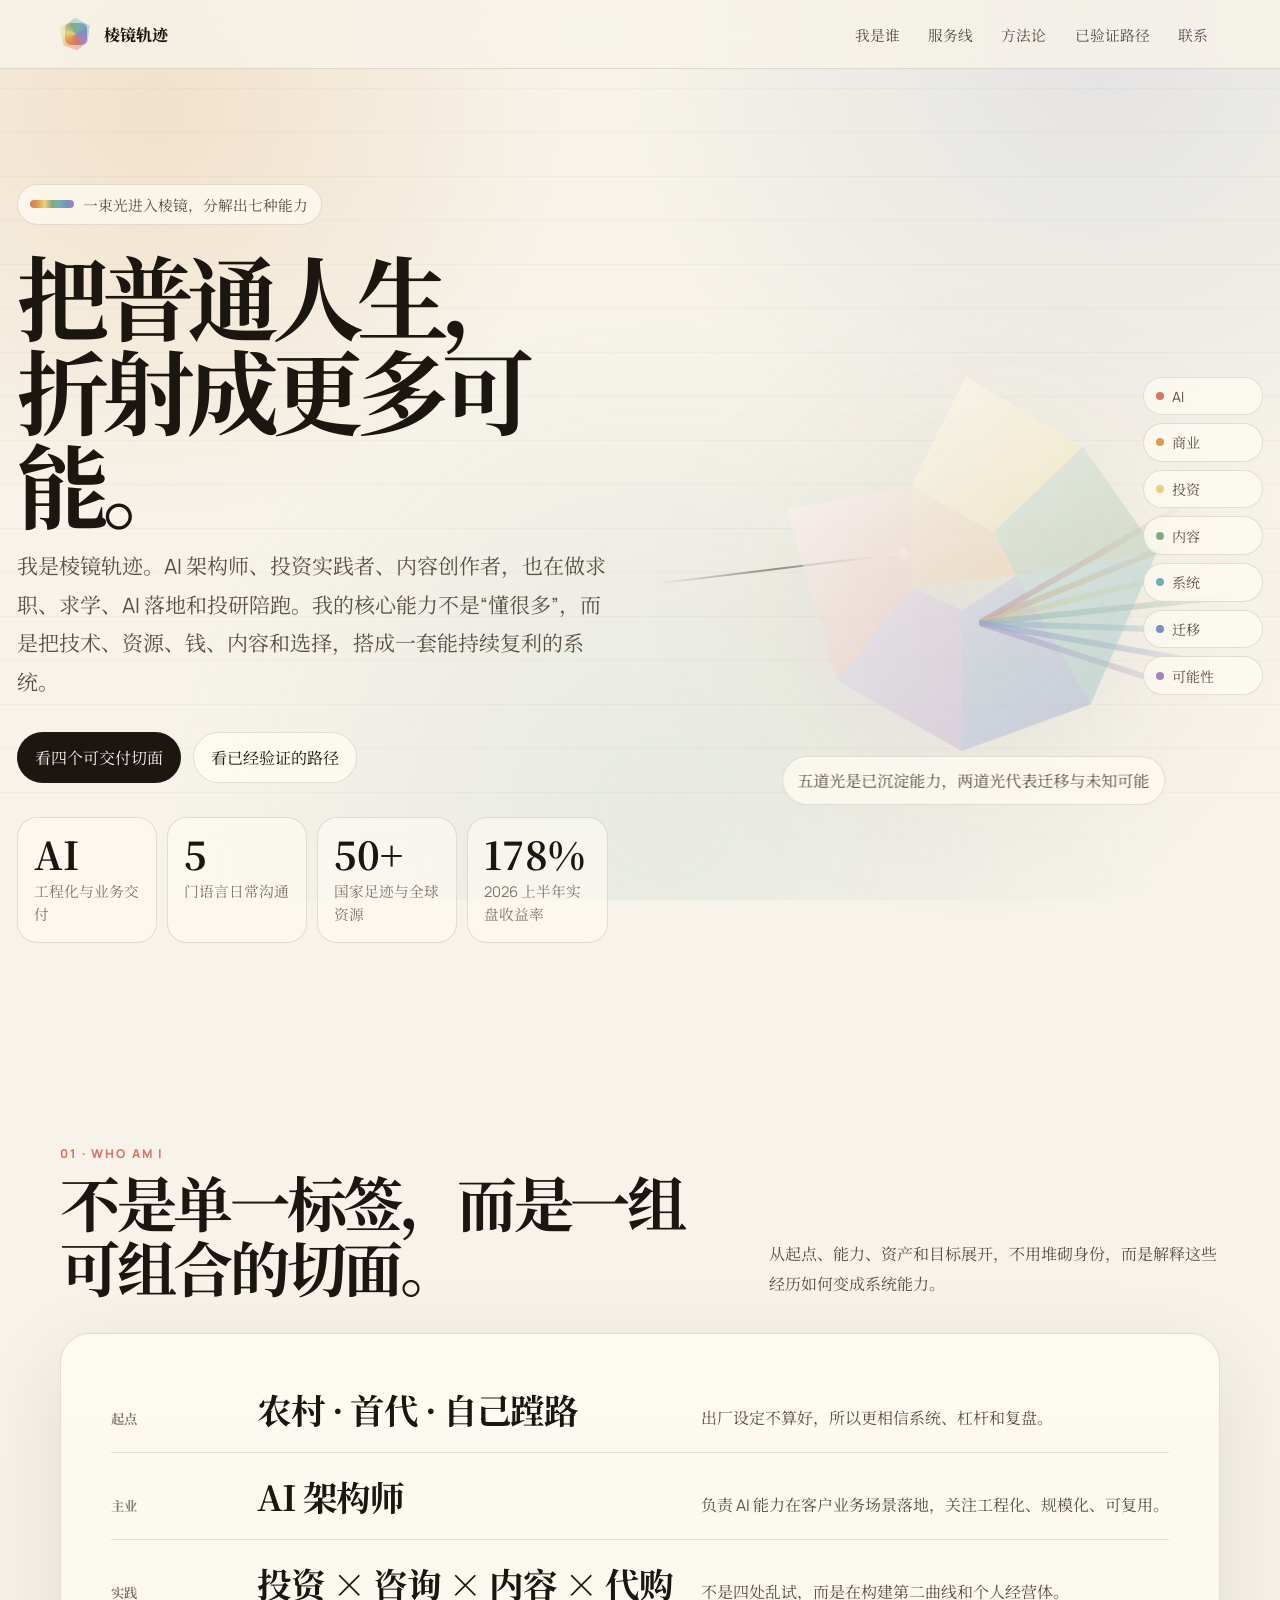
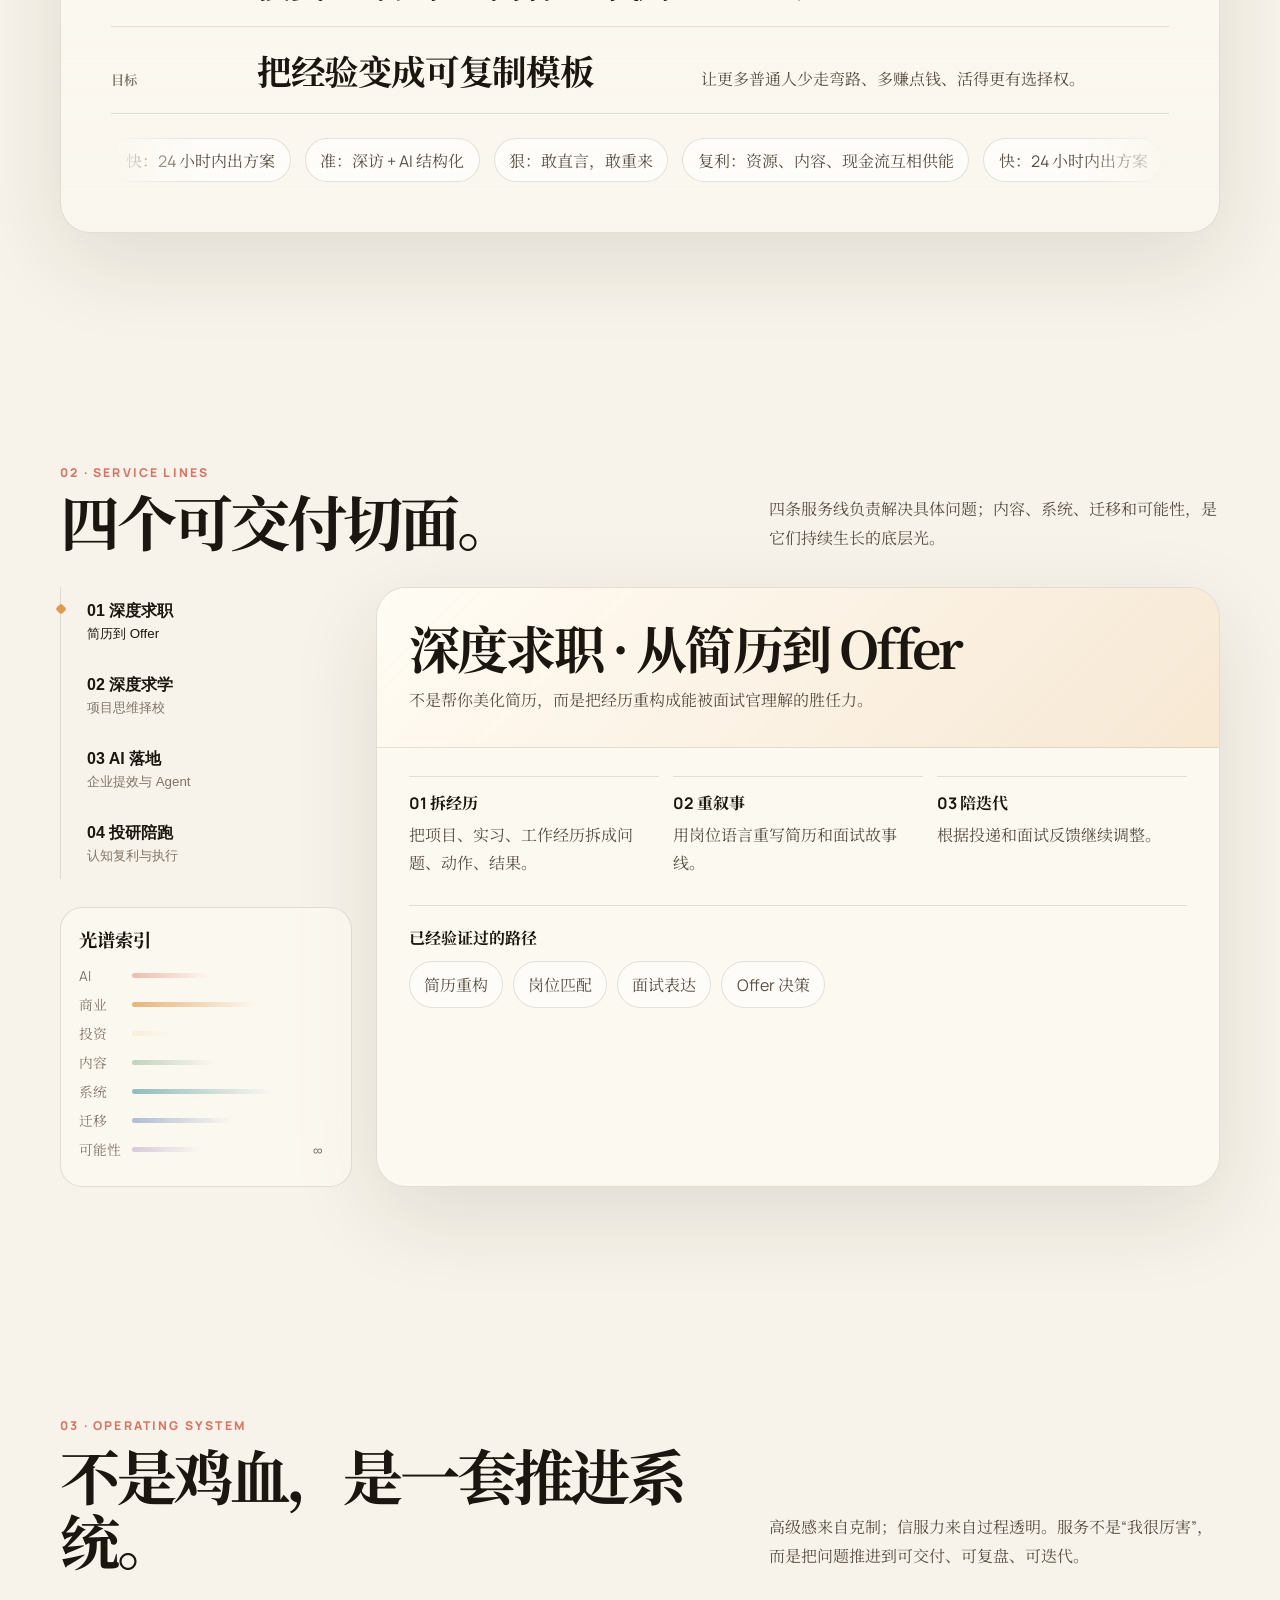
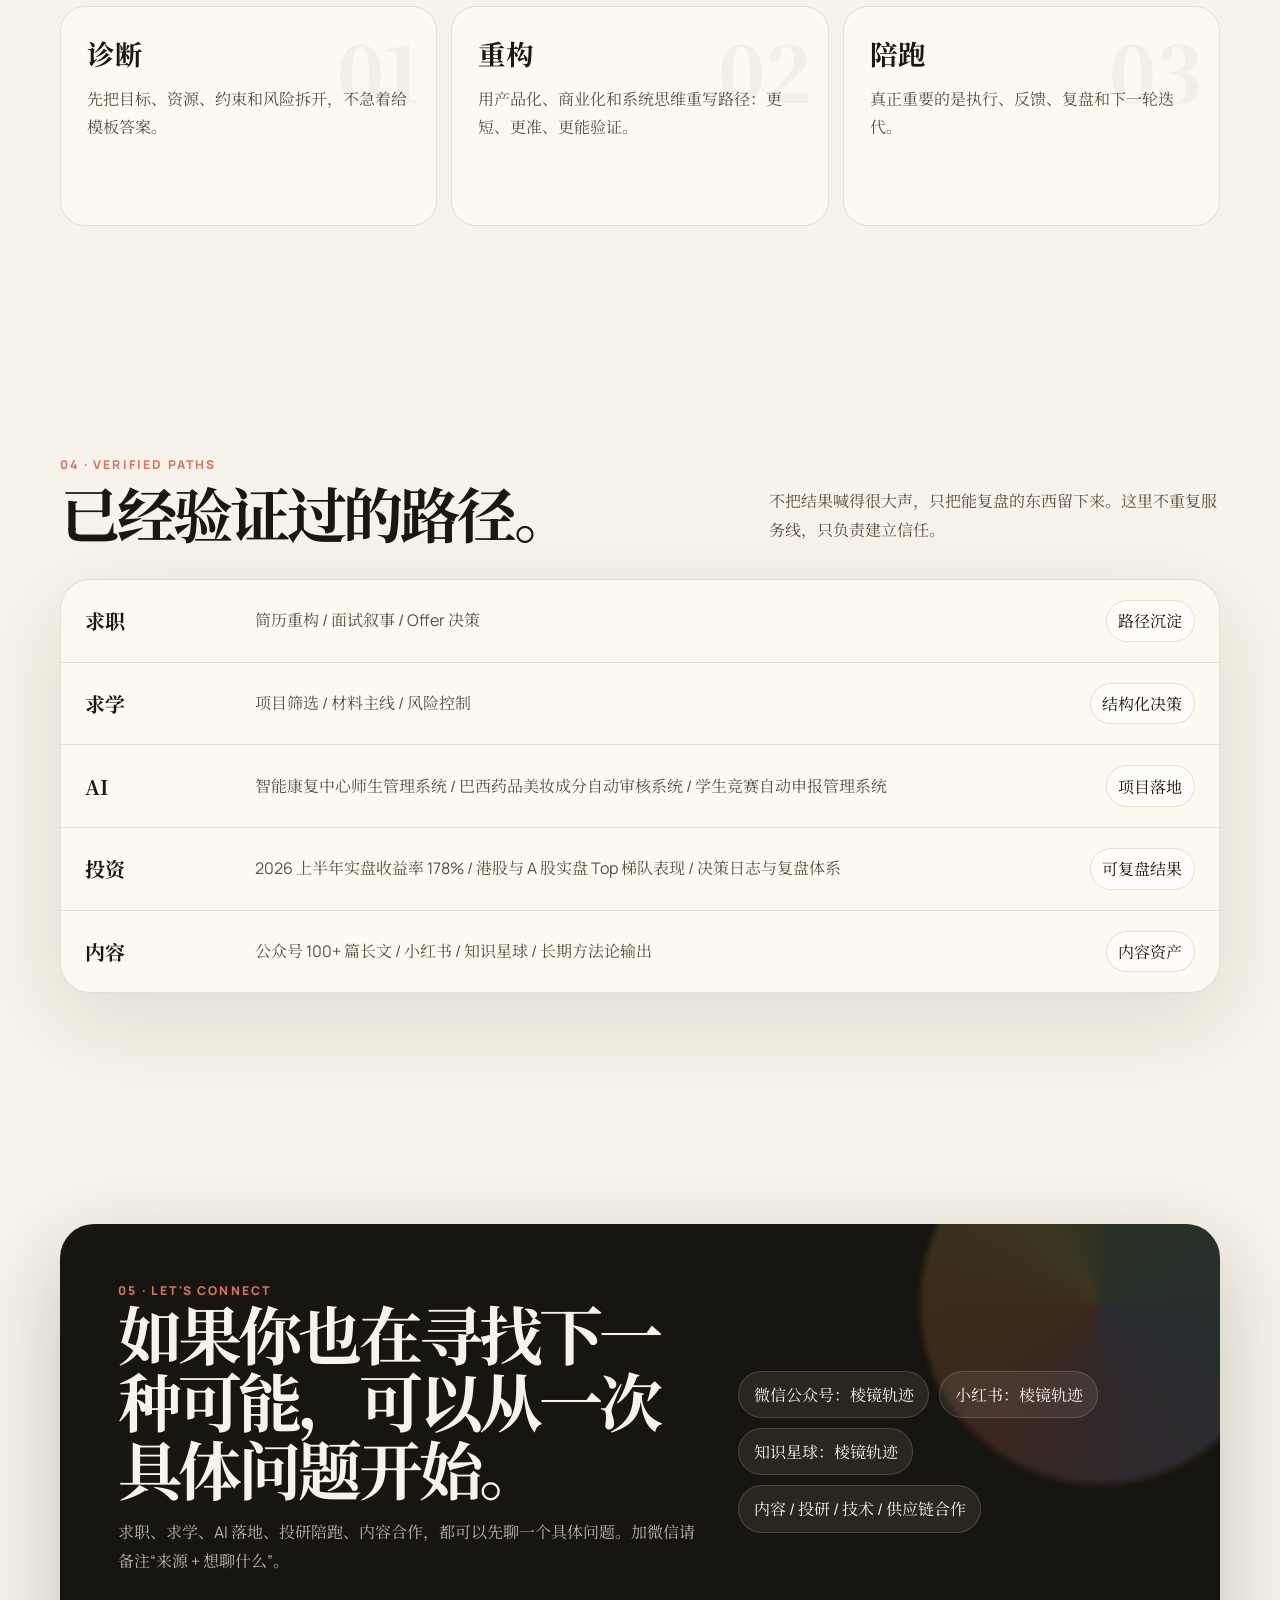
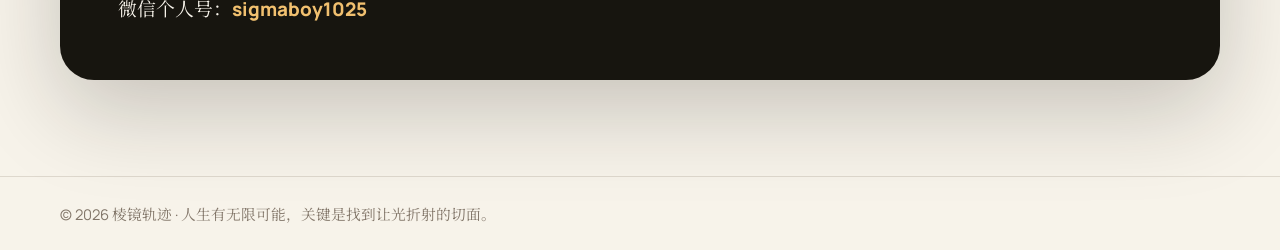
==== commit 034f41f8: "Refine prism spectrum design" ====
--- a/index.html
+++ b/index.html
@@ -3,145 +3,67 @@
 <head>
   <meta charset="utf-8" />
   <meta name="viewport" content="width=device-width, initial-scale=1" />
-  <meta name="description" content="棱镜轨迹：人生有无限可能。AI、商业化、投资与内容复合型个人说明书。" />
-  <meta name="theme-color" content="#fbfaf6" />
-  <title>棱镜轨迹 | 人生有无限可能</title>
+  <meta name="description" content="棱镜轨迹：一束光进入棱镜，分解出七种能力；四条能力成为服务，三条能力继续生长为无限可能。" />
+  <meta name="theme-color" content="#f7f3ea" />
+  <title>棱镜轨迹 | 折射更多可能</title>
   <style>
-    @import url('https://fonts.googleapis.com/css2?family=Noto+Serif+SC:wght@600;700;900&family=Manrope:wght@400;520;650;780&display=swap');
-
+    @import url('https://fonts.googleapis.com/css2?family=Noto+Serif+SC:wght@500;700;900&family=Manrope:wght@400;520;650;780&display=swap');
     :root{
-      --bg:#fbfaf6;
-      --bg-2:#f2efe7;
-      --ink:#171512;
-      --soft:#4e4941;
-      --muted:#787064;
-      --line:#e5dfd2;
-      --panel:rgba(255,255,255,.72);
-      --warm:#d79d42;
-      --red:#d76a51;
-      --green:#5e9b73;
-      --blue:#536fa8;
-      --purple:#8a6caf;
-      --shadow:0 22px 70px rgba(58,44,22,.10);
-      --radius:28px;
-      --serif:"Noto Serif SC", ui-serif, serif;
-      --sans:"Manrope", "Noto Serif SC", system-ui, sans-serif;
+      --paper:#f7f3ea;--paper2:#f0eadf;--paper3:#fffaf0;--ink:#1b1710;--soft:#5a5044;--muted:#817568;--line:rgba(72,56,32,.14);--panel:rgba(255,252,244,.72);
+      --red:#d87564;--orange:#de9a4e;--yellow:#ead17a;--green:#84a985;--cyan:#78aeb0;--blue:#7a90be;--violet:#a084bb;--dark:#17150f;
+      --shadow:0 28px 90px rgba(47,35,17,.11);--serif:"Noto Serif SC",ui-serif,serif;--sans:"Manrope","Noto Serif SC",system-ui,sans-serif;--ease:cubic-bezier(.19,1,.22,1)
     }
-    *{box-sizing:border-box}
-    html{scroll-behavior:smooth}
-    body{margin:0;background:var(--bg);color:var(--ink);font-family:var(--sans);overflow-x:hidden}
-    body:before{content:"";position:fixed;inset:0;pointer-events:none;z-index:-3;background:
-      radial-gradient(circle at 15% 18%, rgba(215,157,66,.20), transparent 28rem),
-      radial-gradient(circle at 83% 8%, rgba(83,111,168,.14), transparent 26rem),
-      radial-gradient(circle at 50% 88%, rgba(94,155,115,.10), transparent 30rem)}
-    body:after{content:"";position:fixed;inset:0;pointer-events:none;z-index:-2;opacity:.55;background-image:linear-gradient(rgba(23,21,18,.035) 1px,transparent 1px);background-size:100% 42px;mask-image:linear-gradient(to bottom,transparent,black 10%,black 90%,transparent)}
-    a{color:inherit}.skip{position:fixed;left:1rem;top:-4rem;z-index:100;background:var(--ink);color:var(--bg);padding:.75rem 1rem;border-radius:999px}.skip:focus{top:1rem}
-    .shell{width:min(1160px,calc(100% - 32px));margin-inline:auto}.wide{width:min(1280px,calc(100% - 32px));margin-inline:auto}
-    .nav{position:sticky;top:0;z-index:20;backdrop-filter:blur(18px);background:rgba(251,250,246,.76);border-bottom:1px solid rgba(229,223,210,.75)}
-    .nav-inner{min-height:68px;display:flex;align-items:center;justify-content:space-between;gap:1rem}
-    .brand{display:flex;gap:.7rem;align-items:center;text-decoration:none;font-weight:780}.mark{width:32px;height:32px;border-radius:12px;background:conic-gradient(from 220deg,var(--warm),var(--green),var(--blue),var(--purple),var(--red),var(--warm));clip-path:polygon(50% 0,95% 28%,83% 92%,14% 100%,0 34%);box-shadow:inset 0 0 0 5px rgba(255,255,255,.52)}
-    .nav a:not(.brand){text-decoration:none;color:var(--soft);font-size:.94rem;padding:.66rem .78rem;border-radius:999px}.nav a:not(.brand):hover,.nav a:not(.brand):focus-visible{background:#fff;outline:1px solid var(--line)}
-    .links{display:flex;gap:.2rem;align-items:center;flex-wrap:wrap;justify-content:flex-end}
-
-    .hero{padding:clamp(64px,9vw,112px) 0 54px;position:relative}.hero-grid{display:grid;grid-template-columns:1.08fr .92fr;gap:clamp(28px,6vw,86px);align-items:center}.tag{display:inline-flex;align-items:center;gap:.5rem;border:1px solid var(--line);background:rgba(255,255,255,.62);border-radius:999px;padding:.55rem .78rem;color:var(--soft);font-size:.92rem}.tag i{width:8px;height:8px;border-radius:50%;background:var(--green);box-shadow:0 0 0 5px rgba(94,155,115,.14)}
-    h1{font-family:var(--serif);font-size:clamp(46px,7.4vw,104px);line-height:1.02;letter-spacing:-.075em;margin:22px 0 18px;font-weight:900;max-width:8.8em}.grad{background:linear-gradient(90deg,var(--ink),#665238 55%,var(--blue));-webkit-background-clip:text;background-clip:text;color:transparent}.lead{font-size:clamp(17px,2vw,22px);line-height:1.82;color:var(--soft);max-width:680px;margin:0}.lead strong{color:var(--ink)}.hero-actions{display:flex;flex-wrap:wrap;gap:.85rem;margin-top:28px}.btn{display:inline-flex;align-items:center;justify-content:center;min-height:46px;border-radius:999px;padding:.8rem 1.08rem;text-decoration:none;border:1px solid var(--ink);transition:transform .22s cubic-bezier(.2,.8,.2,1),background .22s,box-shadow .22s}.btn.primary{background:var(--ink);color:var(--bg);box-shadow:0 14px 32px rgba(23,21,18,.16)}.btn.secondary{background:#fff;color:var(--ink);border-color:var(--line)}.btn:hover,.btn:focus-visible{transform:translateY(-2px);outline:3px solid rgba(215,157,66,.24);outline-offset:3px}.btn:active{transform:translateY(0) scale(.985)}
-
-    .prism-box{position:relative;min-height:520px;display:grid;place-items:center}.prism-core{position:relative;width:min(420px,90vw);aspect-ratio:1.05;filter:drop-shadow(0 32px 80px rgba(58,44,22,.14))}.slice{position:absolute;inset:0;clip-path:polygon(var(--a),var(--b),var(--c),var(--d));border:1px solid rgba(23,21,18,.08);background:linear-gradient(135deg,rgba(255,255,255,.72),var(--col));backdrop-filter:blur(8px);transform:translate(var(--x),var(--y)) rotate(var(--r));transition:transform .55s cubic-bezier(.2,.9,.2,1),filter .55s}.slice:hover{transform:translate(calc(var(--x)*1.4),calc(var(--y)*1.4)) rotate(var(--r)) scale(1.025);filter:saturate(1.12)}.s1{--a:48% 0;--b:100% 28%;--c:58% 49%;--d:21% 33%;--x:0px;--y:-10px;--r:-2deg;--col:rgba(215,157,66,.38)}.s2{--a:100% 29%;--b:88% 88%;--c:58% 50%;--d:58% 50%;--x:14px;--y:3px;--r:4deg;--col:rgba(83,111,168,.30)}.s3{--a:88% 89%;--b:18% 100%;--c:38% 56%;--d:58% 50%;--x:2px;--y:18px;--r:-3deg;--col:rgba(94,155,115,.32)}.s4{--a:18% 100%;--b:0 34%;--c:21% 33%;--d:38% 56%;--x:-16px;--y:6px;--r:5deg;--col:rgba(215,106,81,.28)}.s5{--a:21% 33%;--b:58% 49%;--c:38% 56%;--d:38% 56%;--x:-3px;--y:0px;--r:0deg;--col:rgba(138,108,175,.26)}.prism-caption{position:absolute;left:50%;bottom:12%;transform:translateX(-50%);background:rgba(255,255,255,.72);border:1px solid var(--line);border-radius:999px;padding:.72rem .9rem;color:var(--soft);font-size:.92rem;white-space:nowrap}.beam{position:absolute;height:1px;background:linear-gradient(90deg,transparent,var(--ink),transparent);opacity:.18}.b1{width:82%;left:-4%;top:30%;transform:rotate(-14deg)}.b2{width:70%;right:-10%;top:64%;transform:rotate(16deg)}
-
-    .metrics{display:grid;grid-template-columns:repeat(4,1fr);gap:10px;margin-top:36px}.metric{background:rgba(255,255,255,.62);border:1px solid var(--line);border-radius:20px;padding:18px 16px}.metric b{font-family:var(--serif);font-size:clamp(26px,3vw,42px);line-height:1}.metric span{display:block;color:var(--muted);margin-top:6px;line-height:1.5;font-size:.94rem}
-
-    section{padding:clamp(66px,9vw,118px) 0}.head{display:grid;grid-template-columns:.78fr .52fr;gap:34px;align-items:end;margin-bottom:34px}.k{font-size:.76rem;letter-spacing:.18em;text-transform:uppercase;color:var(--red);font-weight:780}.head h2{font-family:var(--serif);font-size:clamp(32px,5vw,68px);line-height:1.08;letter-spacing:-.055em;margin:.45rem 0 0}.head p{margin:0;color:var(--soft);line-height:1.8}
-
-    .identity{border:1px solid var(--line);background:linear-gradient(180deg,rgba(255,255,255,.66),rgba(255,255,255,.28));border-radius:var(--radius);padding:clamp(22px,5vw,48px);box-shadow:var(--shadow);overflow:hidden}.identity-line{display:flex;gap:14px;align-items:baseline;flex-wrap:wrap;border-bottom:1px solid var(--line);padding:18px 0}.identity-line:first-child{padding-top:0}.identity-line:last-child{border-bottom:0;padding-bottom:0}.identity-line small{width:120px;color:var(--muted);font-weight:650}.identity-line strong{font-family:var(--serif);font-size:clamp(23px,3vw,40px);letter-spacing:-.04em}.identity-line span{color:var(--soft);line-height:1.7}.ticker{display:flex;gap:16px;margin-top:24px;overflow:hidden;mask-image:linear-gradient(90deg,transparent,black 8%,black 92%,transparent)}.ticker-track{display:flex;gap:16px;animation:marquee 28s linear infinite}.chip{white-space:nowrap;border:1px solid var(--line);border-radius:999px;padding:.62rem .9rem;background:#fff;color:var(--soft)}
-
-    .services{display:grid;grid-template-columns:300px 1fr;gap:22px}.service-nav{display:grid;gap:10px;align-content:start;position:sticky;top:92px}.service-btn{text-align:left;border:1px solid var(--line);background:#fff;border-radius:20px;min-height:74px;padding:14px 16px;cursor:pointer;color:var(--soft);transition:.22s}.service-btn b{display:block;color:var(--ink);margin-bottom:3px}.service-btn:hover,.service-btn:focus-visible{transform:translateX(4px);outline:3px solid rgba(215,157,66,.18)}.service-btn[aria-selected=true]{background:var(--ink);border-color:var(--ink);color:rgba(251,250,246,.72)}.service-btn[aria-selected=true] b{color:var(--bg)}.service-panel{border:1px solid var(--line);border-radius:var(--radius);background:rgba(255,255,255,.68);box-shadow:var(--shadow);overflow:hidden}.service-hero{padding:30px 32px;border-bottom:1px solid var(--line);background:linear-gradient(135deg,rgba(255,255,255,.8),var(--tint))}.service-hero h3{font-family:var(--serif);font-size:clamp(30px,4vw,56px);letter-spacing:-.055em;line-height:1.05;margin:0 0 12px}.service-hero p{margin:0;color:var(--soft);line-height:1.8;max-width:760px}.service-body{display:grid;grid-template-columns:1fr 1fr;gap:1px;background:var(--line)}.block{background:rgba(255,255,255,.72);padding:24px}.block h4{margin:0 0 12px;font-size:1rem}.block ul{margin:0;padding-left:1.1rem;color:var(--soft);line-height:1.8}.cases{display:grid;gap:10px}.case{border:1px solid var(--line);border-radius:16px;padding:14px;background:#fff}.case b{display:block;margin-bottom:4px}.case span{color:var(--soft);line-height:1.65;font-size:.94rem}.proofbar{display:grid;grid-template-columns:repeat(3,1fr);gap:10px;margin-top:14px}.proof{border-radius:16px;background:rgba(23,21,18,.045);padding:12px}.proof b{display:block;font-family:var(--serif);font-size:1.35rem}.proof span{font-size:.88rem;color:var(--muted)}
-
-    .method{display:grid;grid-template-columns:repeat(3,1fr);gap:14px}.method-card{border:1px solid var(--line);background:#fff;border-radius:24px;padding:24px;min-height:220px;position:relative;overflow:hidden}.method-card:before{content:attr(data-no);position:absolute;right:16px;top:10px;font-family:var(--serif);font-size:4.5rem;color:rgba(23,21,18,.045);font-weight:900}.method-card h3{font-family:var(--serif);font-size:1.65rem;margin:0 0 10px}.method-card p{margin:0;color:var(--soft);line-height:1.75}
-
-    .case-wall{display:grid;grid-template-columns:1.2fr .8fr;gap:14px}.big-case,.mini-case{border:1px solid var(--line);border-radius:var(--radius);background:rgba(255,255,255,.68);padding:26px}.big-case h3,.mini-case h3{font-family:var(--serif);font-size:clamp(26px,3vw,42px);line-height:1.1;margin:0 0 14px;letter-spacing:-.04em}.big-case p,.mini-case p{margin:0;color:var(--soft);line-height:1.8}.case-list{display:grid;gap:12px;margin-top:18px}.case-row{display:grid;grid-template-columns:140px 1fr;gap:14px;border-top:1px solid var(--line);padding-top:12px}.case-row b{color:var(--ink)}.case-row span{color:var(--soft);line-height:1.65}.mini-stack{display:grid;gap:14px}
-
-    .connect{padding-bottom:96px}.connect-card{border-radius:34px;background:var(--ink);color:var(--bg);padding:clamp(26px,6vw,58px);display:grid;grid-template-columns:1fr .72fr;gap:30px;align-items:end;box-shadow:0 28px 90px rgba(23,21,18,.22)}.connect-card h2{font-family:var(--serif);font-size:clamp(34px,5.5vw,74px);letter-spacing:-.06em;line-height:1.02;margin:0}.connect-card p{color:rgba(251,250,246,.72);line-height:1.8}.contact-pills{display:flex;flex-wrap:wrap;gap:10px}.contact-pills span{border:1px solid rgba(251,250,246,.18);background:rgba(251,250,246,.08);border-radius:999px;padding:.7rem .9rem}.wechat{margin-top:18px;font-size:1.25rem}.wechat code{font-family:var(--sans);font-weight:780;color:#f0bd67}footer{border-top:1px solid var(--line);padding:26px 0;color:var(--muted);font-size:.92rem}
-
-    .reveal{opacity:0;transform:translateY(18px);transition:opacity .7s cubic-bezier(.2,.8,.2,1),transform .7s cubic-bezier(.2,.8,.2,1)}.reveal.on{opacity:1;transform:none}@keyframes marquee{to{transform:translateX(-50%)}}
-    @media(max-width:900px){.hero-grid,.head,.services,.service-body,.case-wall,.connect-card{grid-template-columns:1fr}.links a{display:none}.prism-box{min-height:390px}.metrics,.method{grid-template-columns:repeat(2,1fr)}.service-nav{position:relative;top:0;grid-template-columns:repeat(2,1fr)}.service-btn{min-height:64px}.case-row{grid-template-columns:1fr}.proofbar{grid-template-columns:1fr}}
-    @media(max-width:560px){.metrics,.method{grid-template-columns:1fr}.identity-line small{width:100%}.service-nav{grid-template-columns:1fr}.service-hero,.block{padding:20px}.prism-caption{white-space:normal;text-align:center;width:max-content;max-width:88%}.contact-pills span{width:100%}}
+    *{box-sizing:border-box}html{scroll-behavior:smooth}body{margin:0;background:var(--paper);color:var(--ink);font-family:var(--sans);overflow-x:hidden}a{color:inherit}.skip{position:fixed;left:1rem;top:-4rem;z-index:99;background:var(--ink);color:var(--paper);padding:.7rem 1rem;border-radius:999px}.skip:focus{top:1rem}
+    body:before{content:"";position:fixed;inset:0;z-index:-4;pointer-events:none;background:radial-gradient(circle at 12% 12%,rgba(222,154,78,.20),transparent 26rem),radial-gradient(circle at 86% 6%,rgba(122,144,190,.15),transparent 30rem),radial-gradient(circle at 52% 90%,rgba(120,174,176,.12),transparent 32rem)}
+    body:after{content:"";position:fixed;inset:0;z-index:-3;pointer-events:none;opacity:.32;background-image:linear-gradient(rgba(27,23,16,.08) 1px,transparent 1px);background-size:100% 44px;mask-image:linear-gradient(to bottom,transparent,black 12%,black 88%,transparent)}
+    .shell{width:min(1160px,calc(100% - 34px));margin:auto}.wide{width:min(1280px,calc(100% - 34px));margin:auto}.nav{position:sticky;top:0;z-index:30;border-bottom:1px solid var(--line);background:rgba(247,243,234,.76);backdrop-filter:blur(18px)}.nav-in{min-height:68px;display:flex;align-items:center;justify-content:space-between;gap:18px}.brand{display:flex;align-items:center;gap:.72rem;text-decoration:none;font-weight:780}.mark{width:32px;height:32px;border-radius:11px;background:conic-gradient(from 230deg,var(--orange),var(--yellow),var(--green),var(--cyan),var(--blue),var(--violet),var(--red),var(--orange));clip-path:polygon(48% 0,92% 24%,86% 75%,54% 100%,12% 86%,0 32%);box-shadow:inset 0 0 0 5px rgba(255,255,255,.52)}.links{display:flex;gap:4px;flex-wrap:wrap;justify-content:flex-end}.links a{text-decoration:none;color:var(--soft);font-size:.92rem;padding:.62rem .76rem;border-radius:999px}.links a:hover,.links a:focus-visible{background:rgba(255,255,255,.62);outline:1px solid var(--line)}
+    .hero{padding:clamp(70px,9vw,124px) 0 clamp(54px,7vw,86px)}.hero-grid{display:grid;grid-template-columns:1fr .98fr;gap:clamp(34px,6vw,88px);align-items:center}.eyebrow{display:inline-flex;gap:.58rem;align-items:center;border:1px solid var(--line);background:rgba(255,252,244,.66);border-radius:999px;padding:.55rem .76rem;color:var(--soft);font-size:.92rem}.eyebrow i{width:44px;height:8px;border-radius:99px;background:linear-gradient(90deg,var(--red),var(--orange),var(--yellow),var(--green),var(--cyan),var(--blue),var(--violet))}h1{font-family:var(--serif);font-size:clamp(48px,7.2vw,106px);line-height:1.02;letter-spacing:-.075em;margin:22px 0 18px;max-width:9em}.lead{font-size:clamp(17px,1.85vw,21px);line-height:1.85;color:var(--soft);max-width:700px;margin:0}.lead strong{color:var(--ink)}.actions{display:flex;gap:12px;flex-wrap:wrap;margin-top:30px}.btn{display:inline-flex;align-items:center;justify-content:center;min-height:46px;border-radius:999px;padding:.82rem 1.06rem;text-decoration:none;border:1px solid var(--line);transition:transform .28s var(--ease),background .28s}.btn.primary{background:var(--ink);color:var(--paper)}.btn.secondary{background:rgba(255,252,244,.72);color:var(--ink)}.btn:hover,.btn:focus-visible{transform:translateY(-2px);outline:3px solid rgba(222,154,78,.20);outline-offset:3px}.proof-strip{display:grid;grid-template-columns:repeat(4,1fr);gap:10px;margin-top:34px}.proof-tile{border:1px solid var(--line);background:rgba(255,252,244,.58);border-radius:20px;padding:17px 16px}.proof-tile b{display:block;font-family:var(--serif);font-size:clamp(24px,3vw,40px);line-height:1}.proof-tile span{display:block;color:var(--muted);font-size:.92rem;margin-top:6px;line-height:1.55}
+    .prism-stage{position:relative;min-height:548px;display:grid;place-items:center}.beam-in{position:absolute;left:-5%;top:48%;width:42%;height:2px;background:linear-gradient(90deg,transparent,rgba(27,23,16,.44),rgba(255,255,255,.8));transform:rotate(-7deg);transform-origin:right}.beam-in:after{content:"";position:absolute;right:-11px;top:-4px;width:10px;height:10px;border-radius:50%;background:rgba(255,255,255,.92);box-shadow:0 0 20px rgba(255,255,255,.9)}.spectrum{position:absolute;left:51%;top:43%;width:58%;height:190px;transform:rotate(-7deg);transform-origin:left center;pointer-events:none}.ray{position:absolute;left:0;top:50%;height:6px;border-radius:999px;transform-origin:left center;opacity:.62;filter:blur(.15px);transition:.45s var(--ease)}.ray:nth-child(1){width:72%;background:linear-gradient(90deg,var(--red),transparent);transform:rotate(-23deg)}.ray:nth-child(2){width:79%;background:linear-gradient(90deg,var(--orange),transparent);transform:rotate(-15deg)}.ray:nth-child(3){width:83%;background:linear-gradient(90deg,var(--yellow),transparent);transform:rotate(-7deg)}.ray:nth-child(4){width:86%;background:linear-gradient(90deg,var(--green),transparent);transform:rotate(1deg)}.ray:nth-child(5){width:82%;background:linear-gradient(90deg,var(--cyan),transparent);transform:rotate(9deg)}.ray:nth-child(6){width:78%;background:linear-gradient(90deg,var(--blue),transparent);transform:rotate(17deg)}.ray:nth-child(7){width:73%;background:linear-gradient(90deg,var(--violet),transparent);transform:rotate(25deg)}.prism{position:relative;width:min(390px,82vw);aspect-ratio:1;filter:drop-shadow(0 34px 90px rgba(47,35,17,.15));z-index:2}.facet{position:absolute;inset:0;clip-path:polygon(var(--a),var(--b),var(--c),var(--d));background:linear-gradient(135deg,rgba(255,255,255,.66),var(--c1));border:1px solid rgba(255,255,255,.72);box-shadow:inset 0 0 0 1px rgba(27,23,16,.04);transition:transform .55s var(--ease),filter .55s}.facet:hover{transform:translate(var(--tx),var(--ty)) scale(1.025);filter:saturate(1.08)}.f1{--a:48% 2%;--b:78% 20%;--c:55% 42%;--d:34% 30%;--c1:rgba(234,209,122,.48);--tx:0 -7px;--ty:-7px}.f2{--a:78% 20%;--b:97% 47%;--c:61% 53%;--d:55% 42%;--c1:rgba(132,169,133,.42);--tx:8px -2px;--ty:-2px}.f3{--a:97% 47%;--b:80% 86%;--c:61% 53%;--d:61% 53%;--c1:rgba(120,174,176,.40);--tx:8px 6px;--ty:6px}.f4{--a:80% 86%;--b:47% 98%;--c:47% 62%;--d:61% 53%;--c1:rgba(122,144,190,.40);--tx:2px 9px;--ty:9px}.f5{--a:47% 98%;--b:15% 80%;--c:34% 56%;--d:47% 62%;--c1:rgba(160,132,187,.38);--tx:-5px 7px;--ty:7px}.f6{--a:15% 80%;--b:2% 36%;--c:34% 30%;--d:34% 56%;--c1:rgba(216,117,100,.34);--tx:-9px 1px;--ty:1px}.f7{--a:34% 30%;--b:55% 42%;--c:61% 53%;--d:34% 56%;--c1:rgba(222,154,78,.36);--tx:0 0;--ty:0}.labels{position:absolute;right:0;top:16%;display:grid;gap:8px;z-index:3}.label{display:flex;align-items:center;gap:8px;width:max-content;min-width:120px;border:1px solid var(--line);background:rgba(255,252,244,.68);backdrop-filter:blur(10px);border-radius:999px;padding:.52rem .72rem;color:var(--soft);font-size:.88rem}.dot{width:8px;height:8px;border-radius:50%;background:var(--d)}.caption{position:absolute;left:50%;bottom:6%;transform:translateX(-50%);z-index:4;border:1px solid var(--line);background:rgba(255,252,244,.76);backdrop-filter:blur(10px);border-radius:999px;padding:.74rem .92rem;color:var(--soft);white-space:nowrap}
+    section{padding:clamp(68px,9vw,118px) 0}.head{display:grid;grid-template-columns:.84fr .56fr;gap:32px;align-items:end;margin-bottom:34px}.k{font-size:.76rem;letter-spacing:.18em;text-transform:uppercase;color:var(--red);font-weight:780}.head h2{font-family:var(--serif);font-size:clamp(31px,4.7vw,66px);line-height:1.08;letter-spacing:-.055em;margin:.45rem 0 0}.head p{margin:0;color:var(--soft);line-height:1.82}.identity{border:1px solid var(--line);background:linear-gradient(180deg,rgba(255,252,244,.76),rgba(255,252,244,.38));border-radius:30px;padding:clamp(24px,5vw,50px);box-shadow:var(--shadow)}.identity-line{display:grid;grid-template-columns:128px 1fr 1.1fr;gap:18px;align-items:baseline;border-bottom:1px solid var(--line);padding:18px 0}.identity-line:first-child{padding-top:0}.identity-line:last-child{border-bottom:0;padding-bottom:0}.identity-line small{color:var(--muted);font-weight:650}.identity-line strong{font-family:var(--serif);font-size:clamp(22px,2.7vw,38px);letter-spacing:-.04em}.identity-line span{color:var(--soft);line-height:1.72}.ticker{margin-top:24px;overflow:hidden;mask-image:linear-gradient(90deg,transparent,black 8%,black 92%,transparent)}.track{display:flex;gap:14px;animation:marquee 30s linear infinite}.chip{white-space:nowrap;border:1px solid var(--line);border-radius:999px;padding:.62rem .9rem;background:rgba(255,255,255,.62);color:var(--soft)}
+    .services{display:grid;grid-template-columns:292px 1fr;gap:24px}.side{position:sticky;top:94px;align-self:start}.service-nav{display:grid;gap:4px;border-left:1px solid var(--line);padding-left:14px}.service-btn{text-align:left;border:0;background:transparent;border-radius:0;padding:14px 12px;cursor:pointer;color:var(--muted);transition:.24s var(--ease);position:relative}.service-btn:before{content:"";position:absolute;left:-18px;top:18px;width:8px;height:8px;border-radius:2px;background:transparent;transform:rotate(45deg);transition:.24s}.service-btn b{display:block;color:var(--ink);font-size:1rem}.service-btn span{display:block;margin-top:3px}.service-btn:hover,.service-btn:focus-visible{color:var(--soft);transform:translateX(3px);outline:0}.service-btn[aria-selected=true]{color:var(--ink)}.service-btn[aria-selected=true]:before{background:var(--active)}.index{margin-top:28px;border:1px solid var(--line);background:rgba(255,252,244,.54);border-radius:22px;padding:18px}.index h3{font-family:var(--serif);margin:0 0 14px;font-size:1.15rem}.bar{display:grid;grid-template-columns:44px 1fr 20px;gap:9px;align-items:center;margin:9px 0;color:var(--muted);font-size:.86rem}.bar i{height:5px;border-radius:999px;background:linear-gradient(90deg,var(--c),transparent);opacity:var(--o)}.service-panel{border:1px solid var(--line);border-radius:30px;background:rgba(255,252,244,.64);box-shadow:var(--shadow);overflow:hidden}.service-hero{padding:32px;border-bottom:1px solid var(--line);background:linear-gradient(135deg,rgba(255,252,244,.92),var(--tint))}.service-hero h3{font-family:var(--serif);font-size:clamp(30px,4vw,56px);line-height:1.06;letter-spacing:-.055em;margin:0 0 12px}.service-hero p{margin:0;color:var(--soft);line-height:1.82;max-width:780px}.service-body{padding:28px 32px}.steps{display:grid;grid-template-columns:repeat(3,1fr);gap:14px}.step{border-top:1px solid var(--line);padding-top:14px}.step b{display:block;margin-bottom:8px}.step span{color:var(--soft);line-height:1.7}.verified{margin-top:28px;border-top:1px solid var(--line);padding-top:20px}.verified h4{margin:0 0 12px;font-size:1rem}.evidence{display:flex;flex-wrap:wrap;gap:10px}.evidence span{border:1px solid var(--line);background:rgba(255,255,255,.58);border-radius:999px;padding:.7rem .88rem;color:var(--soft)}
+    .method{display:grid;grid-template-columns:repeat(3,1fr);gap:14px}.method-card{border:1px solid var(--line);background:rgba(255,252,244,.66);border-radius:25px;padding:26px;min-height:220px;position:relative;overflow:hidden}.method-card:before{content:attr(data-no);position:absolute;right:16px;top:8px;font-family:var(--serif);font-size:4.8rem;color:rgba(27,23,16,.045);font-weight:900}.method-card h3{font-family:var(--serif);font-size:1.72rem;margin:0 0 12px}.method-card p{margin:0;color:var(--soft);line-height:1.76}.matrix{border:1px solid var(--line);border-radius:30px;background:rgba(255,252,244,.62);box-shadow:var(--shadow);overflow:hidden}.row{display:grid;grid-template-columns:150px 1fr 190px;gap:20px;align-items:center;padding:20px 24px;border-bottom:1px solid var(--line)}.row:last-child{border-bottom:0}.row b{font-family:var(--serif);font-size:1.25rem}.row span{color:var(--soft);line-height:1.7}.row em{font-style:normal;color:var(--ink);justify-self:end;border:1px solid var(--line);border-radius:999px;padding:.52rem .72rem;background:rgba(255,255,255,.52)}
+    .connect{padding-bottom:96px}.connect-card{border-radius:34px;background:#17150f;color:var(--paper);padding:clamp(28px,6vw,58px);display:grid;grid-template-columns:1fr .72fr;gap:32px;align-items:center;box-shadow:0 30px 90px rgba(27,23,16,.22);position:relative;overflow:hidden}.connect-card:after{content:"";position:absolute;right:-60px;top:-100px;width:360px;height:360px;border-radius:50%;background:conic-gradient(from 220deg,var(--red),var(--orange),var(--yellow),var(--green),var(--cyan),var(--blue),var(--violet),var(--red));opacity:.18;filter:blur(3px)}.connect-card h2{font-family:var(--serif);font-size:clamp(34px,5vw,70px);line-height:1.06;letter-spacing:-.06em;margin:0}.connect-card p{color:rgba(247,243,234,.72);line-height:1.8}.wechat{font-size:1.18rem;margin-top:18px}.wechat code{font-family:var(--sans);color:#f1c06f;font-weight:780}.pills{position:relative;z-index:1;display:flex;flex-wrap:wrap;gap:10px}.pills span{border:1px solid rgba(247,243,234,.16);background:rgba(247,243,234,.08);border-radius:999px;padding:.7rem .9rem}footer{border-top:1px solid var(--line);padding:26px 0;color:var(--muted);font-size:.92rem}.reveal{opacity:0;transform:translateY(18px);transition:opacity .7s var(--ease),transform .7s var(--ease)}.reveal.on{opacity:1;transform:none}@keyframes marquee{to{transform:translateX(-50%)}}
+    @media(max-width:980px){.hero-grid,.head,.services,.connect-card{grid-template-columns:1fr}.links a{display:none}.prism-stage{min-height:430px}.proof-strip,.method{grid-template-columns:repeat(2,1fr)}.side{position:relative;top:0}.row{grid-template-columns:1fr}.row em{justify-self:start}.steps{grid-template-columns:1fr}.identity-line{grid-template-columns:1fr;gap:8px}.labels{right:2%;top:8%}}
+    @media(max-width:560px){.proof-strip,.method{grid-template-columns:1fr}.service-hero,.service-body{padding:22px}.caption{white-space:normal;text-align:center;width:max-content;max-width:88%}.labels{display:none}.pills span{width:100%}.beam-in,.spectrum{opacity:.68}}
     @media(prefers-reduced-motion:reduce){*,*:before,*:after{animation:none!important;transition-duration:.01ms!important;scroll-behavior:auto!important}.reveal{opacity:1;transform:none}}
   </style>
 </head>
 <body>
   <a class="skip" href="#main">跳到主要内容</a>
-  <nav class="nav"><div class="shell nav-inner"><a class="brand" href="#top"><span class="mark" aria-hidden="true"></span><span>棱镜轨迹</span></a><div class="links"><a href="#identity">我是谁</a><a href="#services">服务线</a><a href="#method">方法论</a><a href="#cases">成功案例</a><a href="#connect">联系</a></div></div></nav>
+  <nav class="nav"><div class="shell nav-in"><a class="brand" href="#top"><span class="mark" aria-hidden="true"></span><span>棱镜轨迹</span></a><div class="links"><a href="#identity">我是谁</a><a href="#services">服务线</a><a href="#method">方法论</a><a href="#cases">已验证路径</a><a href="#connect">联系</a></div></div></nav>
 
-  <header class="hero" id="top">
-    <div class="wide hero-grid">
-      <div>
-        <div class="tag reveal"><i></i>人生有无限可能，关键是让光线穿过正确的切面</div>
-        <h1 class="reveal">把普通人生，折射成<span class="grad">更多可能</span>。</h1>
-        <p class="lead reveal">我是棱镜轨迹。AI 架构师、投资实践者、内容创作者，也在做求职、求学、AI 落地和投研陪跑。我的核心能力不是“懂很多”，而是把技术、资源、钱、内容和选择，搭成一套能持续复利的系统。</p>
-        <div class="hero-actions reveal"><a class="btn primary" href="#services">看我能交付什么</a><a class="btn secondary" href="#cases">先看案例与证据</a></div>
-        <div class="metrics reveal" aria-label="关键证据">
-          <div class="metric"><b>AI</b><span>大模型工程化与业务交付</span></div><div class="metric"><b>5</b><span>门语言日常沟通</span></div><div class="metric"><b>50+</b><span>国家足迹与全球资源</span></div><div class="metric"><b>178%</b><span>2026 上半年实盘收益率</span></div>
-        </div>
-      </div>
-      <div class="prism-box reveal" aria-label="棱镜切片视觉：象征人生无限可能">
-        <div class="beam b1"></div><div class="beam b2"></div>
-        <div class="prism-core" aria-hidden="true"><span class="slice s1"></span><span class="slice s2"></span><span class="slice s3"></span><span class="slice s4"></span><span class="slice s5"></span></div>
-        <div class="prism-caption">不同切面：AI / 商业 / 投资 / 内容 / 系统杠杆</div>
-      </div>
-    </div>
-  </header>
+  <header class="hero" id="top"><div class="wide hero-grid"><div>
+    <div class="eyebrow reveal"><i aria-hidden="true"></i>一束光进入棱镜，分解出七种能力</div>
+    <h1 class="reveal">把普通人生，折射成更多可能。</h1>
+    <p class="lead reveal">我是棱镜轨迹。AI 架构师、投资实践者、内容创作者，也在做求职、求学、AI 落地和投研陪跑。我的核心能力不是“懂很多”，而是把技术、资源、钱、内容和选择，搭成一套能持续复利的系统。</p>
+    <div class="actions reveal"><a class="btn primary" href="#services">看四个可交付切面</a><a class="btn secondary" href="#cases">看已经验证的路径</a></div>
+    <div class="proof-strip reveal" aria-label="关键指标"><div class="proof-tile"><b>AI</b><span>工程化与业务交付</span></div><div class="proof-tile"><b>5</b><span>门语言日常沟通</span></div><div class="proof-tile"><b>50+</b><span>国家足迹与全球资源</span></div><div class="proof-tile"><b>178%</b><span>2026 上半年实盘收益率</span></div></div>
+  </div><div class="prism-stage reveal" aria-label="棱镜七色分光视觉"><div class="beam-in"></div><div class="spectrum" aria-hidden="true"><span class="ray"></span><span class="ray"></span><span class="ray"></span><span class="ray"></span><span class="ray"></span><span class="ray"></span><span class="ray"></span></div><div class="prism" aria-hidden="true"><span class="facet f1"></span><span class="facet f2"></span><span class="facet f3"></span><span class="facet f4"></span><span class="facet f5"></span><span class="facet f6"></span><span class="facet f7"></span></div><div class="labels"><span class="label"><i class="dot" style="--d:var(--red)"></i>AI</span><span class="label"><i class="dot" style="--d:var(--orange)"></i>商业</span><span class="label"><i class="dot" style="--d:var(--yellow)"></i>投资</span><span class="label"><i class="dot" style="--d:var(--green)"></i>内容</span><span class="label"><i class="dot" style="--d:var(--cyan)"></i>系统</span><span class="label"><i class="dot" style="--d:var(--blue)"></i>迁移</span><span class="label"><i class="dot" style="--d:var(--violet)"></i>可能性</span></div><div class="caption">五道光是已沉淀能力，两道光代表迁移与未知可能</div></div></div></header>
 
   <main id="main">
-    <section id="identity"><div class="shell">
-      <div class="head reveal"><div><div class="k">01 · WHO AM I</div><h2>我不是单一标签，而是一组可组合的切面。</h2></div><p>“我是谁”不再用左右对切的大段文字解释，而用更像说明书的方式：起点、能力、资产、目标，层层展开。</p></div>
-      <div class="identity reveal">
-        <div class="identity-line"><small>起点</small><strong>农村 · 首代 · 自己蹚路</strong><span>出厂设定不算好，所以更相信系统、杠杆和复盘。</span></div>
-        <div class="identity-line"><small>主业</small><strong>AI 架构师</strong><span>负责 AI 能力在客户业务场景落地，关注工程化、规模化、可复用。</span></div>
-        <div class="identity-line"><small>副业</small><strong>咨询 × 代购 × 投研 × 内容</strong><span>不是四处乱试，而是在构建第二曲线和个人经营体。</span></div>
-        <div class="identity-line"><small>目标</small><strong>把经验变成可复制模板</strong><span>让更多普通人少走弯路、多赚点钱、活得更有选择权。</span></div>
-        <div class="ticker" aria-hidden="true"><div class="ticker-track"><span class="chip">快：24 小时内出方案</span><span class="chip">准：深访 + AI 结构化</span><span class="chip">狠：敢直言，敢重来</span><span class="chip">复利：资源、内容、现金流互相供能</span><span class="chip">快：24 小时内出方案</span><span class="chip">准：深访 + AI 结构化</span><span class="chip">狠：敢直言，敢重来</span><span class="chip">复利：资源、内容、现金流互相供能</span></div></div>
-      </div>
-    </div></section>
+    <section id="identity"><div class="shell"><div class="head reveal"><div><div class="k">01 · WHO AM I</div><h2>不是单一标签，而是一组可组合的切面。</h2></div><p>从起点、能力、资产和目标展开，不用堆砌身份，而是解释这些经历如何变成系统能力。</p></div><div class="identity reveal"><div class="identity-line"><small>起点</small><strong>农村 · 首代 · 自己蹚路</strong><span>出厂设定不算好，所以更相信系统、杠杆和复盘。</span></div><div class="identity-line"><small>主业</small><strong>AI 架构师</strong><span>负责 AI 能力在客户业务场景落地，关注工程化、规模化、可复用。</span></div><div class="identity-line"><small>实践</small><strong>投资 × 咨询 × 内容 × 代购</strong><span>不是四处乱试，而是在构建第二曲线和个人经营体。</span></div><div class="identity-line"><small>目标</small><strong>把经验变成可复制模板</strong><span>让更多普通人少走弯路、多赚点钱、活得更有选择权。</span></div><div class="ticker" aria-hidden="true"><div class="track"><span class="chip">快：24 小时内出方案</span><span class="chip">准：深访 + AI 结构化</span><span class="chip">狠：敢直言，敢重来</span><span class="chip">复利：资源、内容、现金流互相供能</span><span class="chip">快：24 小时内出方案</span><span class="chip">准：深访 + AI 结构化</span><span class="chip">狠：敢直言，敢重来</span><span class="chip">复利：资源、内容、现金流互相供能</span></div></div></div></div></section>
 
-    <section id="services"><div class="shell">
-      <div class="head reveal"><div><div class="k">02 · SERVICE LINES</div><h2>服务线要讲逻辑，也要讲证据。</h2></div><p>每条服务都补上“适合谁、怎么做、成功样本、可验证证据”，让页面更有信服力，而不是只放漂亮卡片。</p></div>
-      <div class="services reveal">
-        <div class="service-nav" role="tablist" aria-label="服务线">
-          <button class="service-btn" role="tab" aria-selected="true" data-key="job"><b>深度求职</b>从简历到 Offer</button>
-          <button class="service-btn" role="tab" aria-selected="false" data-key="study"><b>深度求学</b>用项目思维择校</button>
-          <button class="service-btn" role="tab" aria-selected="false" data-key="ai"><b>AI 落地</b>企业提效与 Agent</button>
-          <button class="service-btn" role="tab" aria-selected="false" data-key="invest"><b>投研陪跑</b>认知复利与执行</button>
-        </div>
-        <article class="service-panel" id="servicePanel" role="tabpanel" tabindex="0"></article>
-      </div>
-    </div></section>
+    <section id="services"><div class="shell"><div class="head reveal"><div><div class="k">02 · SERVICE LINES</div><h2>四个可交付切面。</h2></div><p>四条服务线负责解决具体问题；内容、系统、迁移和可能性，是它们持续生长的底层光。</p></div><div class="services reveal"><aside class="side"><div class="service-nav" role="tablist" aria-label="服务线"><button class="service-btn" role="tab" aria-selected="true" data-key="job" style="--active:var(--orange)"><b>01 深度求职</b><span>简历到 Offer</span></button><button class="service-btn" role="tab" aria-selected="false" data-key="study" style="--active:var(--green)"><b>02 深度求学</b><span>项目思维择校</span></button><button class="service-btn" role="tab" aria-selected="false" data-key="ai" style="--active:var(--blue)"><b>03 AI 落地</b><span>企业提效与 Agent</span></button><button class="service-btn" role="tab" aria-selected="false" data-key="invest" style="--active:var(--red)"><b>04 投研陪跑</b><span>认知复利与执行</span></button></div><div class="index"><h3>光谱索引</h3><div id="spectrumIndex"></div></div></aside><article class="service-panel" id="servicePanel" role="tabpanel" tabindex="0"></article></div></div></section>
 
-    <section id="method"><div class="shell">
-      <div class="head reveal"><div><div class="k">03 · OPERATING SYSTEM</div><h2>不是鸡血，是一套推进系统。</h2></div><p>高级感来自克制；信服力来自过程透明。服务不是“我很厉害”，而是把问题推进到可交付、可复盘、可迭代。</p></div>
-      <div class="method reveal"><article class="method-card" data-no="01"><h3>诊断</h3><p>先把你的目标、资源、约束、风险拆开，不急着给模板答案。</p></article><article class="method-card" data-no="02"><h3>重构</h3><p>用产品化、商业化和系统思维重写路径：更短、更准、更能验证。</p></article><article class="method-card" data-no="03"><h3>陪跑</h3><p>方案只是开始，真正重要的是执行、反馈、复盘和下一轮迭代。</p></article></div>
-    </div></section>
+    <section id="method"><div class="shell"><div class="head reveal"><div><div class="k">03 · OPERATING SYSTEM</div><h2>不是鸡血，是一套推进系统。</h2></div><p>高级感来自克制；信服力来自过程透明。服务不是“我很厉害”，而是把问题推进到可交付、可复盘、可迭代。</p></div><div class="method reveal"><article class="method-card" data-no="01"><h3>诊断</h3><p>先把目标、资源、约束和风险拆开，不急着给模板答案。</p></article><article class="method-card" data-no="02"><h3>重构</h3><p>用产品化、商业化和系统思维重写路径：更短、更准、更能验证。</p></article><article class="method-card" data-no="03"><h3>陪跑</h3><p>真正重要的是执行、反馈、复盘和下一轮迭代。</p></article></div></div></section>
 
-    <section id="cases"><div class="shell">
-      <div class="head reveal"><div><div class="k">04 · PROOF & CASES</div><h2>让案例替我说话。</h2></div><p>这里把个人说明书里散落的证据重新收束：服务案例、项目案例、投资证据和内容沉淀。</p></div>
-      <div class="case-wall reveal">
-        <article class="big-case"><h3>四条线都不是概念，已经有真实战报。</h3><p>求职、求学、AI、理财四条服务线分别有案例库与项目沉淀；具体细节可在私下沟通中提供 Reference。</p><div class="case-list"><div class="case-row"><b>求职案例</b><span>“躺平求职”：从简历整形、面试操盘到谈薪设计，目标是提升筛选率与 Offer 质量。</span></div><div class="case-row"><b>求学案例</b><span>“躺平求学”：用教授人脉、课程设置、校友网络三定律，把选校变成 ROI 项目。</span></div><div class="case-row"><b>AI 项目</b><span>智能康复中心师生管理系统、巴西药品美妆成分自动审核系统、学生竞赛自动申报管理系统。</span></div><div class="case-row"><b>投研陪跑</b><span>围绕 AI、存储、半导体、硬科技等高景气板块，沉淀决策日志与复盘体系。</span></div></div></article>
-        <div class="mini-stack"><article class="mini-case"><h3>硬指标</h3><p>5 门语言、50+ 国家、公众号 100+ 篇长文、2026 上半年实盘收益率 178%。</p></article><article class="mini-case"><h3>合作对象</h3><p>内容创作者、投研搭子、技术搭子、优质买手 / 供应链，都可以一起搭建复利飞轮。</p></article></div>
-      </div>
-    </div></section>
+    <section id="cases"><div class="shell"><div class="head reveal"><div><div class="k">04 · VERIFIED PATHS</div><h2>已经验证过的路径。</h2></div><p>不把结果喊得很大声，只把能复盘的东西留下来。这里不重复服务线，只负责建立信任。</p></div><div class="matrix reveal"><div class="row"><b>求职</b><span>简历重构 / 面试叙事 / Offer 决策</span><em>路径沉淀</em></div><div class="row"><b>求学</b><span>项目筛选 / 材料主线 / 风险控制</span><em>结构化决策</em></div><div class="row"><b>AI</b><span>智能康复中心师生管理系统 / 巴西药品美妆成分自动审核系统 / 学生竞赛自动申报管理系统</span><em>项目落地</em></div><div class="row"><b>投资</b><span>2026 上半年实盘收益率 178% / 港股与 A 股实盘 Top 梯队表现 / 决策日志与复盘体系</span><em>可复盘结果</em></div><div class="row"><b>内容</b><span>公众号 100+ 篇长文 / 小红书 / 知识星球 / 长期方法论输出</span><em>内容资产</em></div></div></div></section>
 
-    <section class="connect" id="connect"><div class="shell"><div class="connect-card reveal"><div><div class="k">05 · LET'S CONNECT</div><h2>如果你也在路上，我们可以一起搞点事。</h2><p>买服务、谈合作、交朋友，或者只是找个人聊聊都可以。加微信请备注“来源 + 想聊什么”。</p><div class="wechat">微信个人号：<code>sigmaboy1025</code></div></div><div class="contact-pills"><span>微信公众号：棱镜轨迹</span><span>小红书：棱镜轨迹</span><span>知识星球：棱镜轨迹</span><span>内容 / 投研 / 技术 / 供应链合作</span></div></div></div></section>
+    <section class="connect" id="connect"><div class="shell"><div class="connect-card reveal"><div><div class="k">05 · LET'S CONNECT</div><h2>如果你也在寻找下一种可能，可以从一次具体问题开始。</h2><p>求职、求学、AI 落地、投研陪跑、内容合作，都可以先聊一个具体问题。加微信请备注“来源 + 想聊什么”。</p><div class="wechat">微信个人号：<code>sigmaboy1025</code></div></div><div class="pills"><span>微信公众号：棱镜轨迹</span><span>小红书：棱镜轨迹</span><span>知识星球：棱镜轨迹</span><span>内容 / 投研 / 技术 / 供应链合作</span></div></div></div></section>
   </main>
   <footer><div class="shell">© 2026 棱镜轨迹 · 人生有无限可能，关键是找到让光折射的切面。</div></footer>
 
   <script>
+    const spectrum=[['AI','var(--red)'],['商业','var(--orange)'],['投资','var(--yellow)'],['内容','var(--green)'],['系统','var(--cyan)'],['迁移','var(--blue)'],['可能性','var(--violet)']];
     const data={
-      job:{tint:'rgba(215,157,66,.18)',title:'深度求职 · 从简历到 Offer',desc:'不是帮你“润色几句话”，而是把候选人当成一个产品：定位、卖点、证据链、面试叙事和谈薪策略一起重构。',fit:['卡在简历筛选 / 面试通不过','想去大厂、外企或 AI 方向','跨行、GAP、背景弱但想逆风翻盘','需要精准内推与谈薪策略'],logic:['简历整形：用产品与商业化成功思维重写经历','面试操盘：STAR-Plus、数据化叙事、反问设计','谈薪打法：不被默认涨幅框死，争取满意结果','内推资源：头部互联网 / 外企直达关键人'],cases:['躺平求职案例库：简历、面试、谈薪全链路','可按目标岗位拆解 JD 与候选人差距','私下可提供脱敏 Reference 与过程复盘'],proof:['筛选率','Offer 质量','谈薪空间']},
-      study:{tint:'rgba(94,155,115,.16)',title:'深度求学 · 用项目思维择校',desc:'把留学申请从“中介流水线”拉回项目管理：目标校、教授资源、课程 ROI、校友网络与时间轴一起算清楚。',fit:['冲刺英美港新、藤校、G5、商学院','中介卷得头秃但 Dream Offer 不稳','希望学历投资 ROI 最大化','需要背景提升与文书差异化'],logic:['选校三定律：教授人脉、课程设置、校友网络','时间轴管理：标化、文书、推荐信、面试','案例复用：对齐成功档案而非盲目焦虑','背景提升：打造独一无二，不做流水线产物'],cases:['躺平求学案例库：多个 985 / 双非冲刺名校路径','文书与背景项目围绕长期职业目标设计','私下可对齐完整申请节奏与材料结构'],proof:['梦校定位','时间轴','ROI']},
-      ai:{tint:'rgba(83,111,168,.16)',title:'AI 落地咨询 · 真正用得上的企业提效',desc:'不卖“AI 转型焦虑”，而是从具体业务切口开始，跑通第一个 ROI 正向的自动化案例。',fit:['想用 AI 提效但不知道从哪下手','被概念轰炸、踩过坑的团队','销售、客服、运营、内容团队','中小微企业主或轻量化业务团队'],logic:['业务诊断：找到最值得自动化的高频痛点','Agent 部署：从流程拆解到工具串联','结果交付：不止 PPT，追求可运行系统','ROI 复盘：省了多少时间、少了多少错误'],cases:['智能康复中心师生管理系统','巴西药品美妆成分自动审核系统','学生竞赛自动申报管理系统'],proof:['流程自动化','错误率下降','ROI 正向']},
-      invest:{tint:'rgba(215,106,81,.14)',title:'投研陪跑 · 认知复利',desc:'目标不是带你追热点，而是帮你形成自己的投研框架、仓位纪律和复盘系统。',fit:['不想只做接盘侠的散户','关注 AI、存储、半导体、硬科技','想搭建选股与买卖体系','需要信息源筛选与事件预判'],logic:['体系重构：产业势、资金势、走势势共振','四段式：建仓、加仓、止盈、复盘','每周筛选：信息源、关键事件、风险变量','决策日志：把认知沉淀成纪律'],cases:['2026 上半年实盘收益率 178%','港股 / A 股实盘 Top 梯队表现','长期输出投研复盘与方法论'],proof:['认知框架','仓位纪律','复盘闭环']}
+      job:{tint:'rgba(222,154,78,.18)',weights:[.45,.72,.22,.48,.82,.58,.40],title:'深度求职 · 从简历到 Offer',desc:'不是帮你美化简历，而是把经历重构成能被面试官理解的胜任力。',steps:[['拆经历','把项目、实习、工作经历拆成问题、动作、结果。'],['重叙事','用岗位语言重写简历和面试故事线。'],['陪迭代','根据投递和面试反馈继续调整。']],evidence:['简历重构','岗位匹配','面试表达','Offer 决策']},
+      study:{tint:'rgba(132,169,133,.17)',weights:[.34,.54,.28,.62,.74,.60,.42],title:'深度求学 · 用项目思维择校',desc:'不是只看排名，而是用项目思维选择更适合你的学校、专业和路径。',steps:[['定目标','明确申请目的：就业、转专业、移民、资源，还是长期发展。'],['配项目','结合背景、预算、地区、风险，筛出合理组合。'],['讲故事','把个人经历转成申请材料里的清晰主线。']],evidence:['躺平求学方法','项目筛选','材料主线','风险控制']},
+      ai:{tint:'rgba(122,144,190,.17)',weights:[.96,.72,.22,.42,.88,.66,.44],title:'AI 落地 · 真正用得上的企业提效',desc:'不是展示 AI 很酷，而是把业务流程里最费人、最重复、最易错的部分自动化。',steps:[['找瓶颈','定位当前流程里最消耗时间和人力的节点。'],['搭原型','用 Agent、审核系统、管理系统快速验证。'],['进业务','让方案进入日常流程，而不是停在 Demo。']],evidence:['师生管理系统','成分自动审核系统','竞赛自动申报系统','流程自动化']},
+      invest:{tint:'rgba(216,117,100,.16)',weights:[.46,.52,.98,.44,.88,.62,.46],title:'投研陪跑 · 认知复利',desc:'不是荐股，而是帮你把判断、仓位和复盘变成系统。',steps:[['建框架','拆产业势、资金势、走势势。'],['建纪律','明确买入、加仓、止盈、止损条件。'],['建复盘','记录每次判断背后的信息源、关键变量和风险假设。']],evidence:['2026 上半年实盘收益率 178%','港股 / A 股 Top 梯队表现','AI / 存储 / 半导体 / 硬科技','复盘体系']}
     };
-    const panel=document.querySelector('#servicePanel');const buttons=[...document.querySelectorAll('.service-btn')];
-    function render(key){const s=data[key];panel.style.setProperty('--tint',s.tint);panel.innerHTML=`<div class="service-hero"><h3>${s.title}</h3><p>${s.desc}</p><div class="proofbar">${s.proof.map(x=>`<div class="proof"><b>${x}</b><span>关键验收点</span></div>`).join('')}</div></div><div class="service-body"><div class="block"><h4>适合谁</h4><ul>${s.fit.map(x=>`<li>${x}</li>`).join('')}</ul></div><div class="block"><h4>怎么推进</h4><ul>${s.logic.map(x=>`<li>${x}</li>`).join('')}</ul></div><div class="block" style="grid-column:1/-1"><h4>成功样本 / 证据</h4><div class="cases">${s.cases.map(x=>`<div class="case"><b>${x.split('：')[0]}</b><span>${x.includes('：')?x.split('：').slice(1).join('：'):x}</span></div>`).join('')}</div></div></div>`;buttons.forEach(b=>b.setAttribute('aria-selected',String(b.dataset.key===key)));}
+    const panel=document.querySelector('#servicePanel');const idx=document.querySelector('#spectrumIndex');const buttons=[...document.querySelectorAll('.service-btn')];
+    function renderIndex(weights){idx.innerHTML=spectrum.map((s,i)=>`<div class="bar"><span>${s[0]}</span><i style="--c:${s[1]};--o:${weights[i]};width:${Math.round(weights[i]*100)}%"></i><span>${i===6?'∞':''}</span></div>`).join('')}
+    function render(key){const s=data[key];panel.style.setProperty('--tint',s.tint);panel.innerHTML=`<div class="service-hero"><h3>${s.title}</h3><p>${s.desc}</p></div><div class="service-body"><div class="steps">${s.steps.map((x,i)=>`<div class="step"><b>0${i+1} ${x[0]}</b><span>${x[1]}</span></div>`).join('')}</div><div class="verified"><h4>已经验证过的路径</h4><div class="evidence">${s.evidence.map(x=>`<span>${x}</span>`).join('')}</div></div></div>`;buttons.forEach(b=>b.setAttribute('aria-selected',String(b.dataset.key===key)));renderIndex(s.weights)}
     buttons.forEach(b=>b.addEventListener('click',()=>render(b.dataset.key)));render('job');
     const io=new IntersectionObserver(es=>es.forEach(e=>{if(e.isIntersecting){e.target.classList.add('on');io.unobserve(e.target)}}),{threshold:.12});document.querySelectorAll('.reveal').forEach(el=>io.observe(el));
   </script>
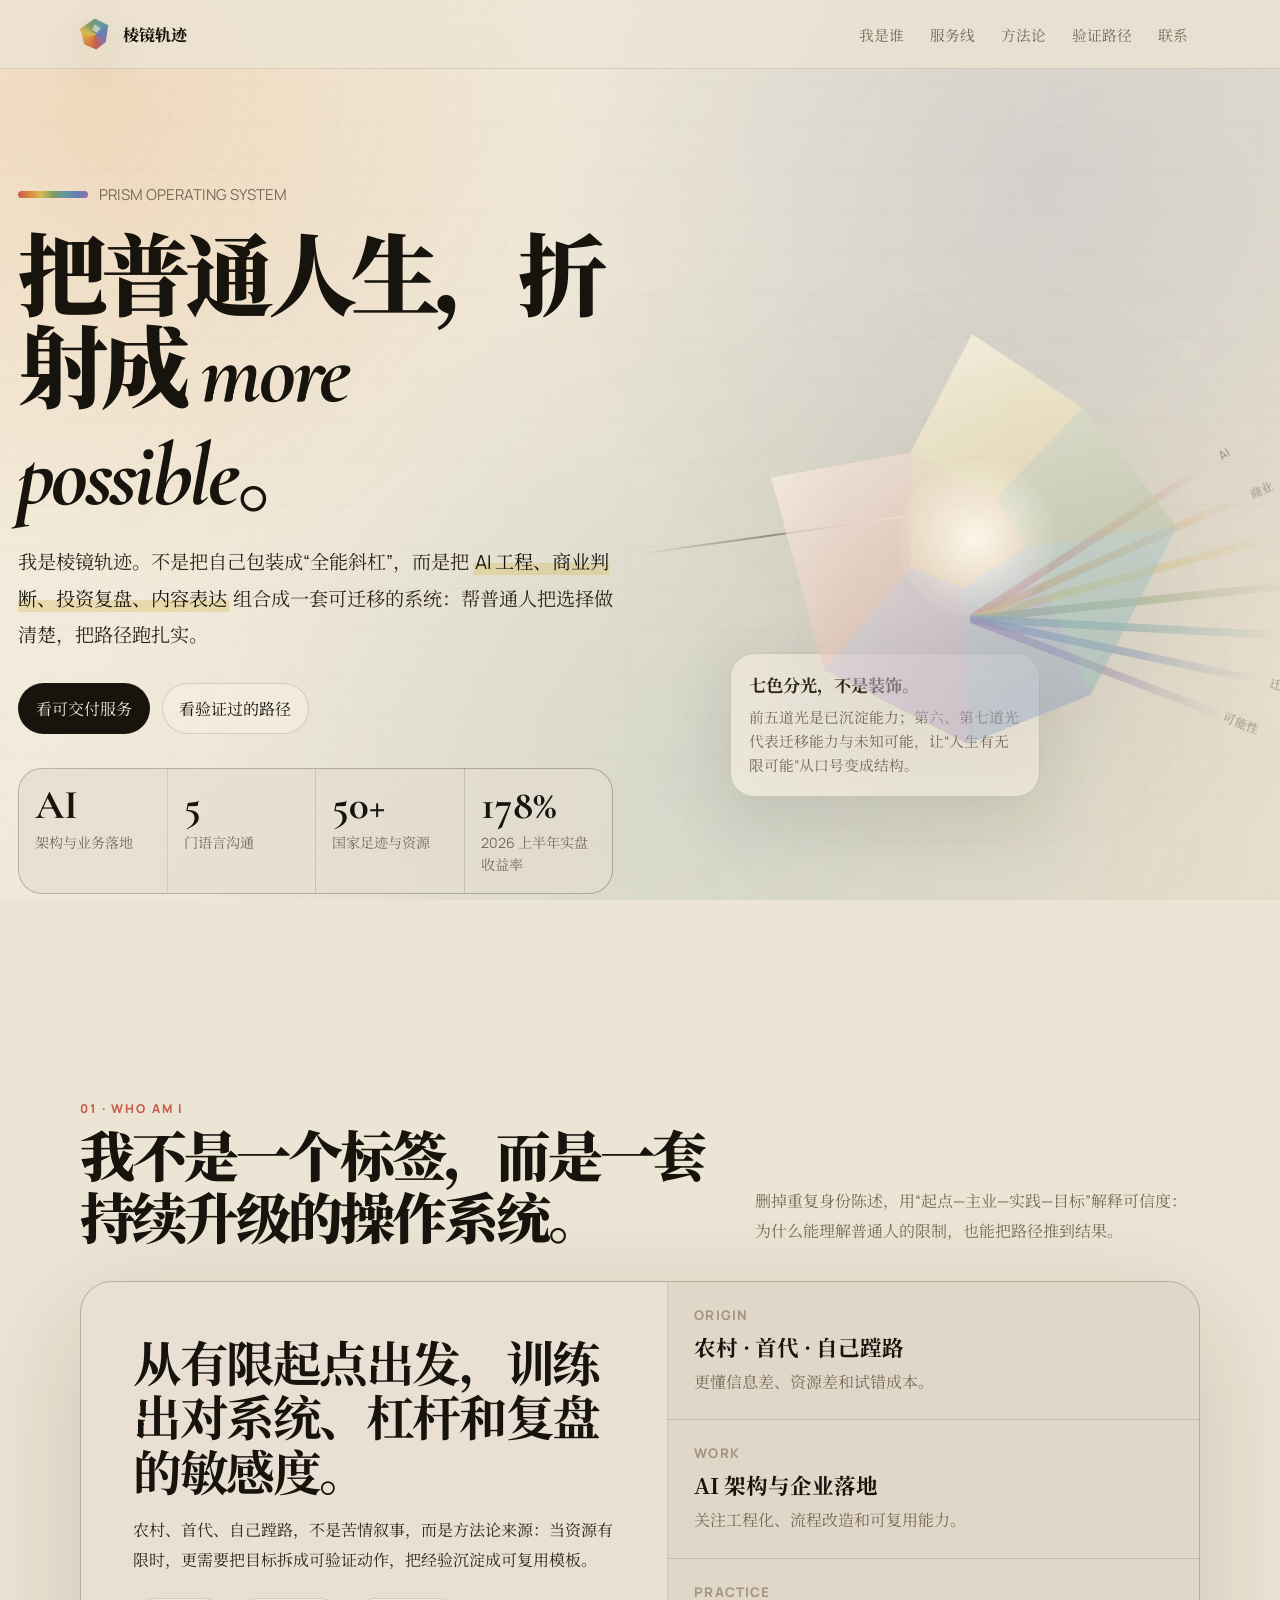
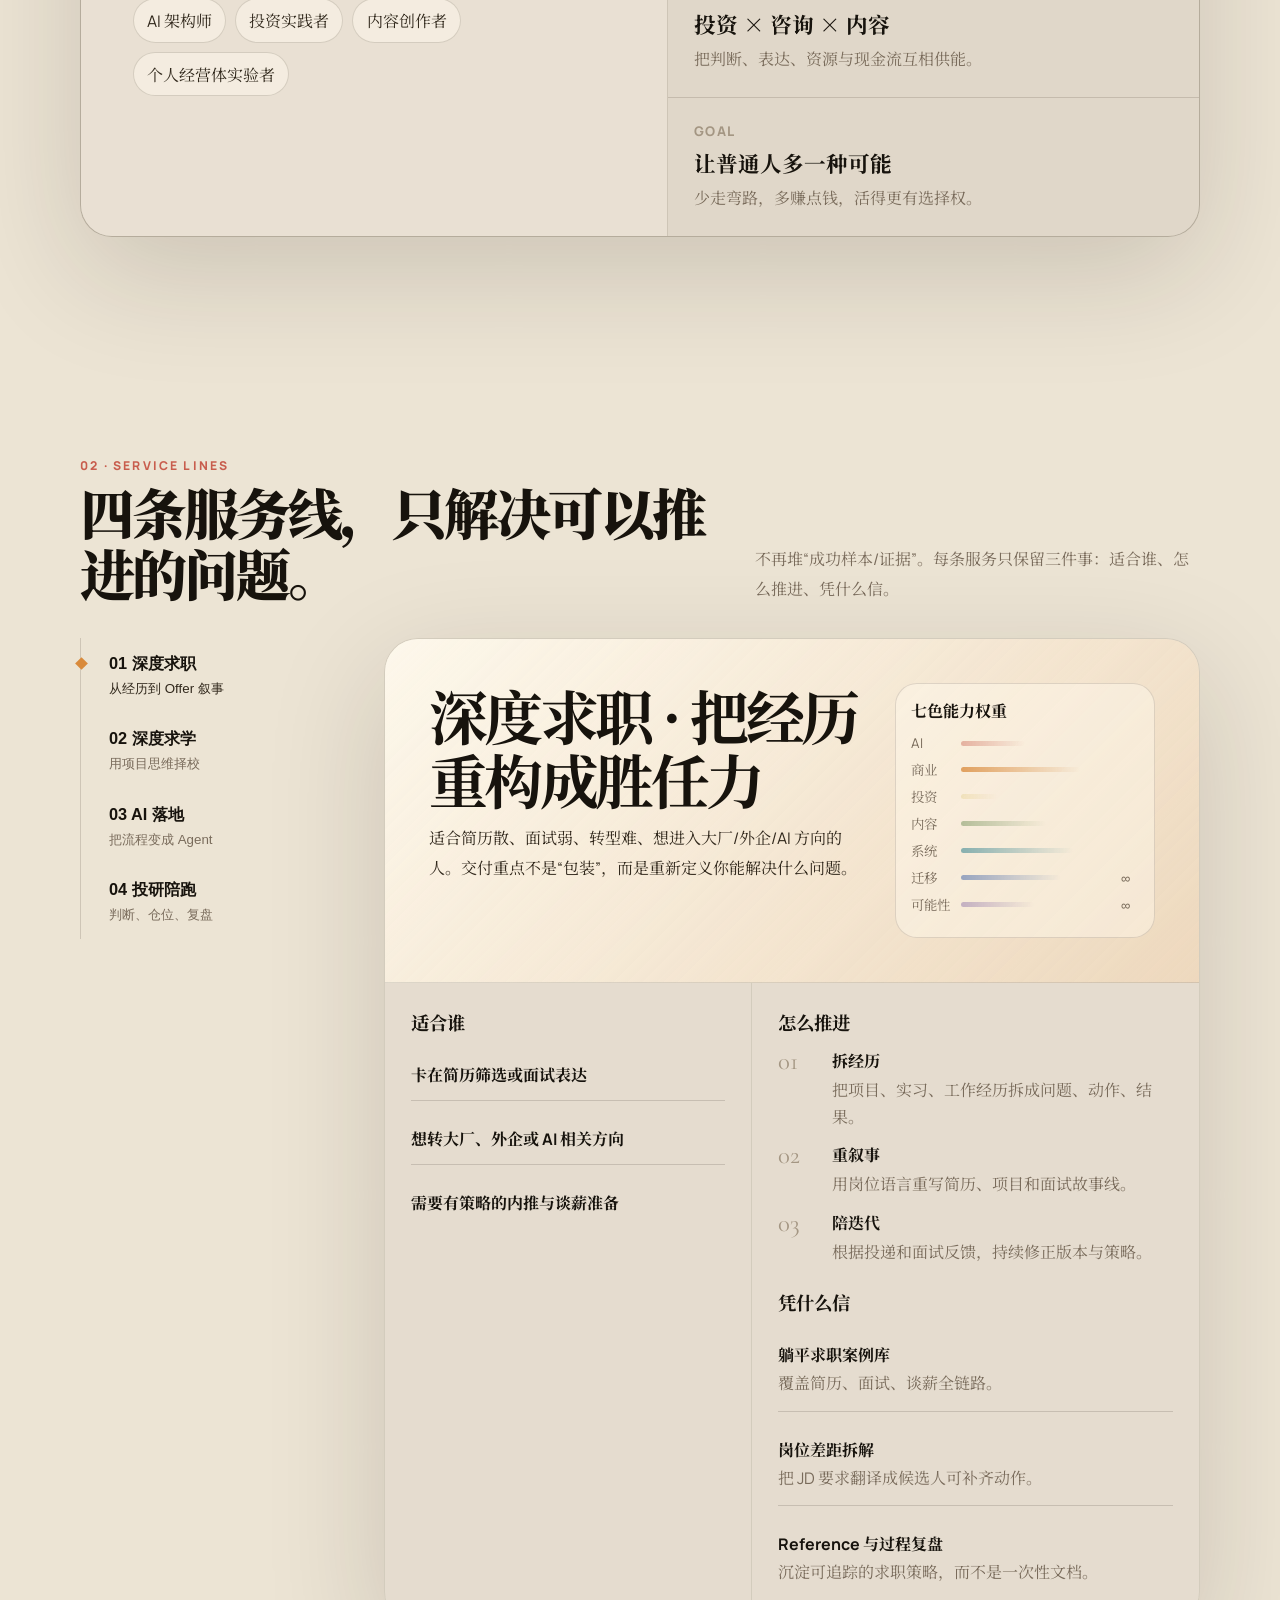
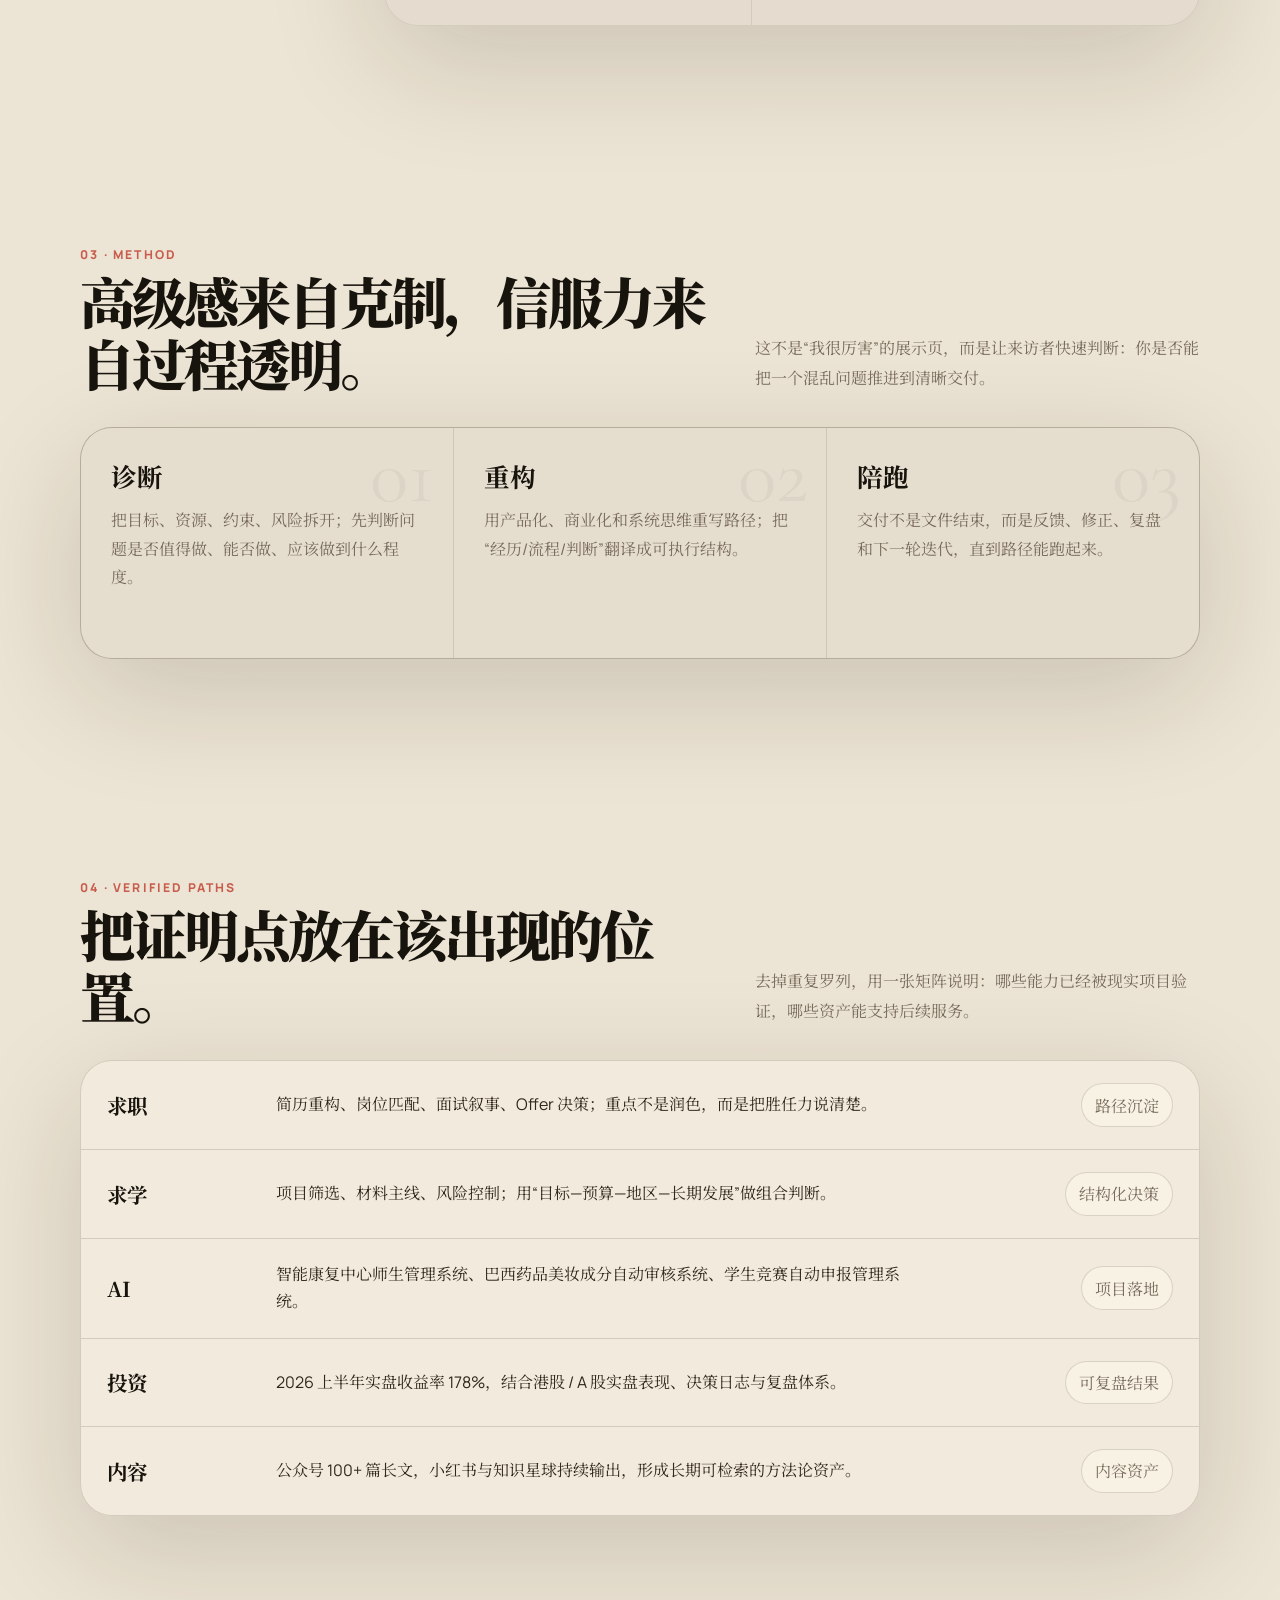
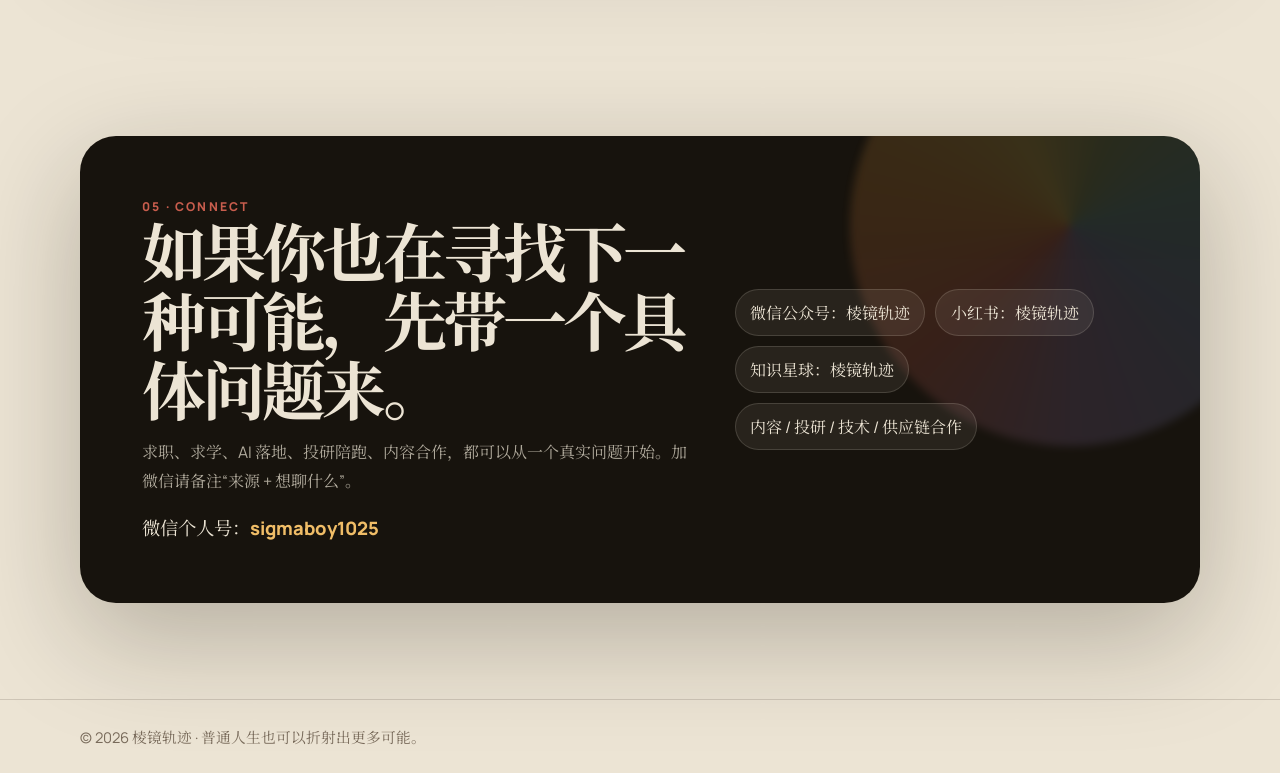
==== commit eadb36df: "Rework prism visual system and service copy" ====
--- a/index.html
+++ b/index.html
@@ -3,69 +3,68 @@
 <head>
   <meta charset="utf-8" />
   <meta name="viewport" content="width=device-width, initial-scale=1" />
-  <meta name="description" content="棱镜轨迹：一束光进入棱镜，分解出七种能力；四条能力成为服务，三条能力继续生长为无限可能。" />
-  <meta name="theme-color" content="#f7f3ea" />
+  <meta name="description" content="棱镜轨迹：AI 架构师、投资实践者、内容创作者。把普通人的经验、资源与选择，折射成更可执行的路径。" />
+  <meta name="theme-color" content="#ece4d4" />
   <title>棱镜轨迹 | 折射更多可能</title>
   <style>
-    @import url('https://fonts.googleapis.com/css2?family=Noto+Serif+SC:wght@500;700;900&family=Manrope:wght@400;520;650;780&display=swap');
+    @import url('https://fonts.googleapis.com/css2?family=Cormorant+Garamond:wght@500;600;700&family=Noto+Serif+SC:wght@500;700;900&family=Manrope:wght@400;520;650;780&display=swap');
     :root{
-      --paper:#f7f3ea;--paper2:#f0eadf;--paper3:#fffaf0;--ink:#1b1710;--soft:#5a5044;--muted:#817568;--line:rgba(72,56,32,.14);--panel:rgba(255,252,244,.72);
-      --red:#d87564;--orange:#de9a4e;--yellow:#ead17a;--green:#84a985;--cyan:#78aeb0;--blue:#7a90be;--violet:#a084bb;--dark:#17150f;
-      --shadow:0 28px 90px rgba(47,35,17,.11);--serif:"Noto Serif SC",ui-serif,serif;--sans:"Manrope","Noto Serif SC",system-ui,sans-serif;--ease:cubic-bezier(.19,1,.22,1)
+      --paper:#ece4d4;--paper-soft:#f6efe2;--paper-warm:#dfd2bd;--ink:#17130d;--ink-2:#31281c;--muted:#796b5b;--faint:#a49683;
+      --line:rgba(49,40,28,.16);--veil:rgba(246,239,226,.72);--shadow:0 34px 120px rgba(34,26,16,.16);
+      --r:#c85d4d;--o:#d98a3b;--y:#d7ba54;--g:#7f9965;--c:#5f9aa0;--b:#657fb2;--v:#8b70a8;
+      --serif:"Cormorant Garamond","Noto Serif SC",Songti SC,STSong,serif;--cn:"Noto Serif SC",Songti SC,STSong,serif;--sans:"Manrope","Noto Serif SC",system-ui,sans-serif;
+      --ease:cubic-bezier(.19,1,.22,1)
     }
-    *{box-sizing:border-box}html{scroll-behavior:smooth}body{margin:0;background:var(--paper);color:var(--ink);font-family:var(--sans);overflow-x:hidden}a{color:inherit}.skip{position:fixed;left:1rem;top:-4rem;z-index:99;background:var(--ink);color:var(--paper);padding:.7rem 1rem;border-radius:999px}.skip:focus{top:1rem}
-    body:before{content:"";position:fixed;inset:0;z-index:-4;pointer-events:none;background:radial-gradient(circle at 12% 12%,rgba(222,154,78,.20),transparent 26rem),radial-gradient(circle at 86% 6%,rgba(122,144,190,.15),transparent 30rem),radial-gradient(circle at 52% 90%,rgba(120,174,176,.12),transparent 32rem)}
-    body:after{content:"";position:fixed;inset:0;z-index:-3;pointer-events:none;opacity:.32;background-image:linear-gradient(rgba(27,23,16,.08) 1px,transparent 1px);background-size:100% 44px;mask-image:linear-gradient(to bottom,transparent,black 12%,black 88%,transparent)}
-    .shell{width:min(1160px,calc(100% - 34px));margin:auto}.wide{width:min(1280px,calc(100% - 34px));margin:auto}.nav{position:sticky;top:0;z-index:30;border-bottom:1px solid var(--line);background:rgba(247,243,234,.76);backdrop-filter:blur(18px)}.nav-in{min-height:68px;display:flex;align-items:center;justify-content:space-between;gap:18px}.brand{display:flex;align-items:center;gap:.72rem;text-decoration:none;font-weight:780}.mark{width:32px;height:32px;border-radius:11px;background:conic-gradient(from 230deg,var(--orange),var(--yellow),var(--green),var(--cyan),var(--blue),var(--violet),var(--red),var(--orange));clip-path:polygon(48% 0,92% 24%,86% 75%,54% 100%,12% 86%,0 32%);box-shadow:inset 0 0 0 5px rgba(255,255,255,.52)}.links{display:flex;gap:4px;flex-wrap:wrap;justify-content:flex-end}.links a{text-decoration:none;color:var(--soft);font-size:.92rem;padding:.62rem .76rem;border-radius:999px}.links a:hover,.links a:focus-visible{background:rgba(255,255,255,.62);outline:1px solid var(--line)}
-    .hero{padding:clamp(70px,9vw,124px) 0 clamp(54px,7vw,86px)}.hero-grid{display:grid;grid-template-columns:1fr .98fr;gap:clamp(34px,6vw,88px);align-items:center}.eyebrow{display:inline-flex;gap:.58rem;align-items:center;border:1px solid var(--line);background:rgba(255,252,244,.66);border-radius:999px;padding:.55rem .76rem;color:var(--soft);font-size:.92rem}.eyebrow i{width:44px;height:8px;border-radius:99px;background:linear-gradient(90deg,var(--red),var(--orange),var(--yellow),var(--green),var(--cyan),var(--blue),var(--violet))}h1{font-family:var(--serif);font-size:clamp(48px,7.2vw,106px);line-height:1.02;letter-spacing:-.075em;margin:22px 0 18px;max-width:9em}.lead{font-size:clamp(17px,1.85vw,21px);line-height:1.85;color:var(--soft);max-width:700px;margin:0}.lead strong{color:var(--ink)}.actions{display:flex;gap:12px;flex-wrap:wrap;margin-top:30px}.btn{display:inline-flex;align-items:center;justify-content:center;min-height:46px;border-radius:999px;padding:.82rem 1.06rem;text-decoration:none;border:1px solid var(--line);transition:transform .28s var(--ease),background .28s}.btn.primary{background:var(--ink);color:var(--paper)}.btn.secondary{background:rgba(255,252,244,.72);color:var(--ink)}.btn:hover,.btn:focus-visible{transform:translateY(-2px);outline:3px solid rgba(222,154,78,.20);outline-offset:3px}.proof-strip{display:grid;grid-template-columns:repeat(4,1fr);gap:10px;margin-top:34px}.proof-tile{border:1px solid var(--line);background:rgba(255,252,244,.58);border-radius:20px;padding:17px 16px}.proof-tile b{display:block;font-family:var(--serif);font-size:clamp(24px,3vw,40px);line-height:1}.proof-tile span{display:block;color:var(--muted);font-size:.92rem;margin-top:6px;line-height:1.55}
-    .prism-stage{position:relative;min-height:548px;display:grid;place-items:center}.beam-in{position:absolute;left:-5%;top:48%;width:42%;height:2px;background:linear-gradient(90deg,transparent,rgba(27,23,16,.44),rgba(255,255,255,.8));transform:rotate(-7deg);transform-origin:right}.beam-in:after{content:"";position:absolute;right:-11px;top:-4px;width:10px;height:10px;border-radius:50%;background:rgba(255,255,255,.92);box-shadow:0 0 20px rgba(255,255,255,.9)}.spectrum{position:absolute;left:51%;top:43%;width:58%;height:190px;transform:rotate(-7deg);transform-origin:left center;pointer-events:none}.ray{position:absolute;left:0;top:50%;height:6px;border-radius:999px;transform-origin:left center;opacity:.62;filter:blur(.15px);transition:.45s var(--ease)}.ray:nth-child(1){width:72%;background:linear-gradient(90deg,var(--red),transparent);transform:rotate(-23deg)}.ray:nth-child(2){width:79%;background:linear-gradient(90deg,var(--orange),transparent);transform:rotate(-15deg)}.ray:nth-child(3){width:83%;background:linear-gradient(90deg,var(--yellow),transparent);transform:rotate(-7deg)}.ray:nth-child(4){width:86%;background:linear-gradient(90deg,var(--green),transparent);transform:rotate(1deg)}.ray:nth-child(5){width:82%;background:linear-gradient(90deg,var(--cyan),transparent);transform:rotate(9deg)}.ray:nth-child(6){width:78%;background:linear-gradient(90deg,var(--blue),transparent);transform:rotate(17deg)}.ray:nth-child(7){width:73%;background:linear-gradient(90deg,var(--violet),transparent);transform:rotate(25deg)}.prism{position:relative;width:min(390px,82vw);aspect-ratio:1;filter:drop-shadow(0 34px 90px rgba(47,35,17,.15));z-index:2}.facet{position:absolute;inset:0;clip-path:polygon(var(--a),var(--b),var(--c),var(--d));background:linear-gradient(135deg,rgba(255,255,255,.66),var(--c1));border:1px solid rgba(255,255,255,.72);box-shadow:inset 0 0 0 1px rgba(27,23,16,.04);transition:transform .55s var(--ease),filter .55s}.facet:hover{transform:translate(var(--tx),var(--ty)) scale(1.025);filter:saturate(1.08)}.f1{--a:48% 2%;--b:78% 20%;--c:55% 42%;--d:34% 30%;--c1:rgba(234,209,122,.48);--tx:0 -7px;--ty:-7px}.f2{--a:78% 20%;--b:97% 47%;--c:61% 53%;--d:55% 42%;--c1:rgba(132,169,133,.42);--tx:8px -2px;--ty:-2px}.f3{--a:97% 47%;--b:80% 86%;--c:61% 53%;--d:61% 53%;--c1:rgba(120,174,176,.40);--tx:8px 6px;--ty:6px}.f4{--a:80% 86%;--b:47% 98%;--c:47% 62%;--d:61% 53%;--c1:rgba(122,144,190,.40);--tx:2px 9px;--ty:9px}.f5{--a:47% 98%;--b:15% 80%;--c:34% 56%;--d:47% 62%;--c1:rgba(160,132,187,.38);--tx:-5px 7px;--ty:7px}.f6{--a:15% 80%;--b:2% 36%;--c:34% 30%;--d:34% 56%;--c1:rgba(216,117,100,.34);--tx:-9px 1px;--ty:1px}.f7{--a:34% 30%;--b:55% 42%;--c:61% 53%;--d:34% 56%;--c1:rgba(222,154,78,.36);--tx:0 0;--ty:0}.labels{position:absolute;right:0;top:16%;display:grid;gap:8px;z-index:3}.label{display:flex;align-items:center;gap:8px;width:max-content;min-width:120px;border:1px solid var(--line);background:rgba(255,252,244,.68);backdrop-filter:blur(10px);border-radius:999px;padding:.52rem .72rem;color:var(--soft);font-size:.88rem}.dot{width:8px;height:8px;border-radius:50%;background:var(--d)}.caption{position:absolute;left:50%;bottom:6%;transform:translateX(-50%);z-index:4;border:1px solid var(--line);background:rgba(255,252,244,.76);backdrop-filter:blur(10px);border-radius:999px;padding:.74rem .92rem;color:var(--soft);white-space:nowrap}
-    section{padding:clamp(68px,9vw,118px) 0}.head{display:grid;grid-template-columns:.84fr .56fr;gap:32px;align-items:end;margin-bottom:34px}.k{font-size:.76rem;letter-spacing:.18em;text-transform:uppercase;color:var(--red);font-weight:780}.head h2{font-family:var(--serif);font-size:clamp(31px,4.7vw,66px);line-height:1.08;letter-spacing:-.055em;margin:.45rem 0 0}.head p{margin:0;color:var(--soft);line-height:1.82}.identity{border:1px solid var(--line);background:linear-gradient(180deg,rgba(255,252,244,.76),rgba(255,252,244,.38));border-radius:30px;padding:clamp(24px,5vw,50px);box-shadow:var(--shadow)}.identity-line{display:grid;grid-template-columns:128px 1fr 1.1fr;gap:18px;align-items:baseline;border-bottom:1px solid var(--line);padding:18px 0}.identity-line:first-child{padding-top:0}.identity-line:last-child{border-bottom:0;padding-bottom:0}.identity-line small{color:var(--muted);font-weight:650}.identity-line strong{font-family:var(--serif);font-size:clamp(22px,2.7vw,38px);letter-spacing:-.04em}.identity-line span{color:var(--soft);line-height:1.72}.ticker{margin-top:24px;overflow:hidden;mask-image:linear-gradient(90deg,transparent,black 8%,black 92%,transparent)}.track{display:flex;gap:14px;animation:marquee 30s linear infinite}.chip{white-space:nowrap;border:1px solid var(--line);border-radius:999px;padding:.62rem .9rem;background:rgba(255,255,255,.62);color:var(--soft)}
-    .services{display:grid;grid-template-columns:292px 1fr;gap:24px}.side{position:sticky;top:94px;align-self:start}.service-nav{display:grid;gap:4px;border-left:1px solid var(--line);padding-left:14px}.service-btn{text-align:left;border:0;background:transparent;border-radius:0;padding:14px 12px;cursor:pointer;color:var(--muted);transition:.24s var(--ease);position:relative}.service-btn:before{content:"";position:absolute;left:-18px;top:18px;width:8px;height:8px;border-radius:2px;background:transparent;transform:rotate(45deg);transition:.24s}.service-btn b{display:block;color:var(--ink);font-size:1rem}.service-btn span{display:block;margin-top:3px}.service-btn:hover,.service-btn:focus-visible{color:var(--soft);transform:translateX(3px);outline:0}.service-btn[aria-selected=true]{color:var(--ink)}.service-btn[aria-selected=true]:before{background:var(--active)}.index{margin-top:28px;border:1px solid var(--line);background:rgba(255,252,244,.54);border-radius:22px;padding:18px}.index h3{font-family:var(--serif);margin:0 0 14px;font-size:1.15rem}.bar{display:grid;grid-template-columns:44px 1fr 20px;gap:9px;align-items:center;margin:9px 0;color:var(--muted);font-size:.86rem}.bar i{height:5px;border-radius:999px;background:linear-gradient(90deg,var(--c),transparent);opacity:var(--o)}.service-panel{border:1px solid var(--line);border-radius:30px;background:rgba(255,252,244,.64);box-shadow:var(--shadow);overflow:hidden}.service-hero{padding:32px;border-bottom:1px solid var(--line);background:linear-gradient(135deg,rgba(255,252,244,.92),var(--tint))}.service-hero h3{font-family:var(--serif);font-size:clamp(30px,4vw,56px);line-height:1.06;letter-spacing:-.055em;margin:0 0 12px}.service-hero p{margin:0;color:var(--soft);line-height:1.82;max-width:780px}.service-body{padding:28px 32px}.steps{display:grid;grid-template-columns:repeat(3,1fr);gap:14px}.step{border-top:1px solid var(--line);padding-top:14px}.step b{display:block;margin-bottom:8px}.step span{color:var(--soft);line-height:1.7}.verified{margin-top:28px;border-top:1px solid var(--line);padding-top:20px}.verified h4{margin:0 0 12px;font-size:1rem}.evidence{display:flex;flex-wrap:wrap;gap:10px}.evidence span{border:1px solid var(--line);background:rgba(255,255,255,.58);border-radius:999px;padding:.7rem .88rem;color:var(--soft)}
-    .method{display:grid;grid-template-columns:repeat(3,1fr);gap:14px}.method-card{border:1px solid var(--line);background:rgba(255,252,244,.66);border-radius:25px;padding:26px;min-height:220px;position:relative;overflow:hidden}.method-card:before{content:attr(data-no);position:absolute;right:16px;top:8px;font-family:var(--serif);font-size:4.8rem;color:rgba(27,23,16,.045);font-weight:900}.method-card h3{font-family:var(--serif);font-size:1.72rem;margin:0 0 12px}.method-card p{margin:0;color:var(--soft);line-height:1.76}.matrix{border:1px solid var(--line);border-radius:30px;background:rgba(255,252,244,.62);box-shadow:var(--shadow);overflow:hidden}.row{display:grid;grid-template-columns:150px 1fr 190px;gap:20px;align-items:center;padding:20px 24px;border-bottom:1px solid var(--line)}.row:last-child{border-bottom:0}.row b{font-family:var(--serif);font-size:1.25rem}.row span{color:var(--soft);line-height:1.7}.row em{font-style:normal;color:var(--ink);justify-self:end;border:1px solid var(--line);border-radius:999px;padding:.52rem .72rem;background:rgba(255,255,255,.52)}
-    .connect{padding-bottom:96px}.connect-card{border-radius:34px;background:#17150f;color:var(--paper);padding:clamp(28px,6vw,58px);display:grid;grid-template-columns:1fr .72fr;gap:32px;align-items:center;box-shadow:0 30px 90px rgba(27,23,16,.22);position:relative;overflow:hidden}.connect-card:after{content:"";position:absolute;right:-60px;top:-100px;width:360px;height:360px;border-radius:50%;background:conic-gradient(from 220deg,var(--red),var(--orange),var(--yellow),var(--green),var(--cyan),var(--blue),var(--violet),var(--red));opacity:.18;filter:blur(3px)}.connect-card h2{font-family:var(--serif);font-size:clamp(34px,5vw,70px);line-height:1.06;letter-spacing:-.06em;margin:0}.connect-card p{color:rgba(247,243,234,.72);line-height:1.8}.wechat{font-size:1.18rem;margin-top:18px}.wechat code{font-family:var(--sans);color:#f1c06f;font-weight:780}.pills{position:relative;z-index:1;display:flex;flex-wrap:wrap;gap:10px}.pills span{border:1px solid rgba(247,243,234,.16);background:rgba(247,243,234,.08);border-radius:999px;padding:.7rem .9rem}footer{border-top:1px solid var(--line);padding:26px 0;color:var(--muted);font-size:.92rem}.reveal{opacity:0;transform:translateY(18px);transition:opacity .7s var(--ease),transform .7s var(--ease)}.reveal.on{opacity:1;transform:none}@keyframes marquee{to{transform:translateX(-50%)}}
-    @media(max-width:980px){.hero-grid,.head,.services,.connect-card{grid-template-columns:1fr}.links a{display:none}.prism-stage{min-height:430px}.proof-strip,.method{grid-template-columns:repeat(2,1fr)}.side{position:relative;top:0}.row{grid-template-columns:1fr}.row em{justify-self:start}.steps{grid-template-columns:1fr}.identity-line{grid-template-columns:1fr;gap:8px}.labels{right:2%;top:8%}}
-    @media(max-width:560px){.proof-strip,.method{grid-template-columns:1fr}.service-hero,.service-body{padding:22px}.caption{white-space:normal;text-align:center;width:max-content;max-width:88%}.labels{display:none}.pills span{width:100%}.beam-in,.spectrum{opacity:.68}}
+    *{box-sizing:border-box}html{scroll-behavior:smooth}body{margin:0;background:var(--paper);color:var(--ink);font-family:var(--sans);overflow-x:hidden}a{color:inherit}.skip{position:fixed;top:-4rem;left:1rem;z-index:80;background:var(--ink);color:var(--paper);padding:.72rem 1rem;border-radius:999px}.skip:focus{top:1rem}
+    body:before{content:"";position:fixed;inset:0;z-index:-5;pointer-events:none;background:radial-gradient(circle at 7% 12%,rgba(216,138,59,.22),transparent 31rem),radial-gradient(circle at 82% 20%,rgba(101,127,178,.18),transparent 32rem),radial-gradient(circle at 58% 88%,rgba(95,154,160,.16),transparent 34rem),linear-gradient(120deg,rgba(255,250,238,.58),rgba(236,228,212,.82) 48%,rgba(223,210,189,.38))}
+    body:after{content:"";position:fixed;inset:0;z-index:-4;pointer-events:none;opacity:.32;background-image:linear-gradient(rgba(49,40,28,.055) 1px,transparent 1px),linear-gradient(90deg,rgba(49,40,28,.035) 1px,transparent 1px);background-size:100% 42px,42px 100%;mask-image:linear-gradient(to bottom,transparent,black 9%,black 88%,transparent)}
+    .shell{width:min(1120px,calc(100% - 36px));margin:auto}.wide{width:min(1320px,calc(100% - 36px));margin:auto}.nav{position:sticky;top:0;z-index:40;border-bottom:1px solid rgba(49,40,28,.12);background:rgba(236,228,212,.74);backdrop-filter:blur(20px)}.nav-in{height:68px;display:flex;align-items:center;justify-content:space-between}.brand{display:flex;align-items:center;gap:.74rem;text-decoration:none;font-weight:780}.mark{width:31px;height:31px;position:relative;filter:drop-shadow(0 10px 22px rgba(34,26,16,.15))}.mark:before,.mark:after{content:"";position:absolute;inset:0;clip-path:polygon(48% 0,91% 22%,83% 76%,53% 100%,14% 84%,0 33%)}.mark:before{background:conic-gradient(from 230deg,var(--o),var(--y),var(--g),var(--c),var(--b),var(--v),var(--r),var(--o))}.mark:after{inset:5px;background:rgba(246,239,226,.56);clip-path:polygon(46% 3%,76% 23%,57% 44%,34% 31%)}.links{display:flex;gap:3px;align-items:center}.links a{text-decoration:none;color:var(--muted);font-size:.92rem;padding:.58rem .72rem;border-radius:999px}.links a:hover{background:rgba(246,239,226,.62);color:var(--ink)}
+    .hero{padding:clamp(64px,9vw,116px) 0 clamp(58px,8vw,96px)}.hero-grid{display:grid;grid-template-columns:minmax(0,1.02fr) minmax(420px,.98fr);gap:clamp(34px,6vw,90px);align-items:center}.eyebrow{display:flex;align-items:center;gap:.7rem;color:var(--muted);font-size:.94rem}.eyebrow:before{content:"";width:70px;height:7px;border-radius:99px;background:linear-gradient(90deg,var(--r),var(--o),var(--y),var(--g),var(--c),var(--b),var(--v))}.hero h1{font-family:var(--cn);font-weight:900;font-size:clamp(44px,7vw,96px);line-height:1.03;letter-spacing:-.075em;margin:20px 0 22px;max-width:8.2em}.hero h1 span{font-family:var(--serif);font-weight:700;font-style:italic;letter-spacing:-.035em}.lead{font-size:clamp(17px,1.5vw,20px);line-height:1.9;color:var(--ink-2);max-width:680px;margin:0}.lead mark{background:linear-gradient(transparent 54%,rgba(215,186,84,.34) 0);color:var(--ink);padding:0 .08em}.hero-actions{display:flex;gap:12px;flex-wrap:wrap;margin-top:30px}.btn{min-height:45px;display:inline-flex;align-items:center;justify-content:center;text-decoration:none;border-radius:999px;padding:.8rem 1.05rem;border:1px solid var(--line);transition:transform .28s var(--ease),background .28s var(--ease),color .28s var(--ease)}.btn.primary{background:var(--ink);color:var(--paper)}.btn.ghost{background:rgba(246,239,226,.62);color:var(--ink)}.btn:hover,.btn:focus-visible{transform:translateY(-2px);outline:3px solid rgba(216,138,59,.18);outline-offset:3px}.metrics{display:grid;grid-template-columns:repeat(4,1fr);gap:1px;margin-top:34px;border:1px solid var(--line);background:var(--line);border-radius:24px;overflow:hidden}.metric{background:rgba(246,239,226,.62);padding:17px 16px}.metric b{display:block;font-family:var(--serif);font-size:clamp(28px,3.2vw,44px);line-height:.95}.metric span{display:block;color:var(--muted);font-size:.88rem;margin-top:7px;line-height:1.55}.prism-stage{position:relative;min-height:560px;display:grid;place-items:center;isolation:isolate}.beam-in{position:absolute;left:-9%;top:46%;width:46%;height:2px;background:linear-gradient(90deg,transparent,rgba(23,19,13,.36),rgba(255,250,238,.98));transform:rotate(-8deg);transform-origin:right}.prism-wrap{position:relative;width:min(410px,80vw);aspect-ratio:1;filter:drop-shadow(0 48px 100px rgba(34,26,16,.18));z-index:3}.facet{position:absolute;inset:0;clip-path:polygon(var(--p));background:linear-gradient(145deg,rgba(255,250,238,.74),var(--fill));box-shadow:inset 0 0 0 1px rgba(255,255,255,.46),inset 18px 24px 60px rgba(255,255,255,.20);transition:transform .7s var(--ease),filter .7s var(--ease)}.facet:hover{transform:translate(var(--move)) scale(1.018);filter:saturate(1.08) contrast(1.02)}.f1{--p:49% 0,76% 18%,55% 40%,34% 29%;--fill:rgba(215,186,84,.50);--move:0 -9px}.f2{--p:76% 18%,99% 47%,62% 52%,55% 40%;--fill:rgba(127,153,101,.43);--move:9px -4px}.f3{--p:99% 47%,78% 88%,62% 52%,62% 52%;--fill:rgba(95,154,160,.40);--move:9px 6px}.f4{--p:78% 88%,48% 100%,47% 62%,62% 52%;--fill:rgba(101,127,178,.40);--move:2px 10px}.f5{--p:48% 100%,13% 82%,34% 57%,47% 62%;--fill:rgba(139,112,168,.39);--move:-6px 8px}.f6{--p:13% 82%,0 35%,34% 29%,34% 57%;--fill:rgba(200,93,77,.36);--move:-10px 1px}.f7{--p:34% 29%,55% 40%,62% 52%,47% 62%,34% 57%;--fill:rgba(217,138,59,.38);--move:0 0}.core{position:absolute;inset:31%;border-radius:50%;background:radial-gradient(circle,rgba(255,250,238,.90),rgba(255,250,238,.12) 64%,transparent);filter:blur(1px)}.rays{position:absolute;left:49%;top:43%;width:64%;height:230px;transform:rotate(-8deg);transform-origin:left center;z-index:2}.ray{position:absolute;left:0;top:50%;height:8px;border-radius:999px;transform-origin:left center;opacity:.72;filter:blur(.2px)}.ray:after{content:attr(data-name);position:absolute;right:-38px;top:50%;transform:translateY(-50%);font-size:.76rem;color:var(--muted);letter-spacing:.04em}.ray:nth-child(1){width:74%;background:linear-gradient(90deg,var(--r),transparent);transform:rotate(-25deg)}.ray:nth-child(2){width:80%;background:linear-gradient(90deg,var(--o),transparent);transform:rotate(-16deg)}.ray:nth-child(3){width:86%;background:linear-gradient(90deg,var(--y),transparent);transform:rotate(-7deg)}.ray:nth-child(4){width:90%;background:linear-gradient(90deg,var(--g),transparent);transform:rotate(2deg)}.ray:nth-child(5){width:86%;background:linear-gradient(90deg,var(--c),transparent);transform:rotate(11deg)}.ray:nth-child(6){width:80%;background:linear-gradient(90deg,var(--b),transparent);transform:rotate(20deg)}.ray:nth-child(7){width:74%;background:linear-gradient(90deg,var(--v),transparent);transform:rotate(29deg)}.prism-note{position:absolute;left:7%;bottom:4%;max-width:310px;border:1px solid var(--line);border-radius:24px;background:rgba(246,239,226,.72);backdrop-filter:blur(14px);padding:18px;color:var(--ink-2);box-shadow:0 20px 70px rgba(34,26,16,.10)}.prism-note b{display:block;font-family:var(--cn);font-size:1.08rem}.prism-note span{display:block;margin-top:8px;color:var(--muted);line-height:1.65;font-size:.92rem}
+    section{padding:clamp(66px,9vw,110px) 0}.section-head{display:grid;grid-template-columns:.9fr .62fr;gap:30px;align-items:end;margin-bottom:34px}.kicker{font-size:.76rem;letter-spacing:.18em;text-transform:uppercase;color:var(--r);font-weight:780}.section-head h2{font-family:var(--cn);font-weight:900;font-size:clamp(30px,4.3vw,58px);line-height:1.12;letter-spacing:-.055em;margin:.42rem 0 0}.section-head p{margin:0;color:var(--muted);line-height:1.85}.identity{display:grid;grid-template-columns:1.05fr .95fr;gap:1px;border:1px solid var(--line);background:var(--line);border-radius:32px;overflow:hidden;box-shadow:var(--shadow)}.identity-main{background:rgba(246,239,226,.66);padding:clamp(28px,5vw,52px)}.identity-main h3{font-family:var(--cn);font-size:clamp(28px,3.8vw,50px);line-height:1.12;letter-spacing:-.05em;margin:0 0 18px}.identity-main p{color:var(--ink-2);line-height:1.9;margin:0}.identity-lines{display:grid;background:rgba(246,239,226,.44)}.identity-line{padding:24px 26px;border-bottom:1px solid var(--line)}.identity-line:last-child{border-bottom:0}.identity-line small{display:block;color:var(--faint);font-weight:780;letter-spacing:.08em;text-transform:uppercase}.identity-line b{display:block;font-family:var(--cn);font-size:1.35rem;margin:7px 0}.identity-line span{color:var(--muted);line-height:1.68}.spectrum-road{margin-top:22px;display:flex;flex-wrap:wrap;gap:9px}.chip{border:1px solid var(--line);background:rgba(255,250,238,.50);border-radius:999px;padding:.62rem .82rem;color:var(--ink-2)}
+    .services{display:grid;grid-template-columns:278px 1fr;gap:26px}.service-nav{position:sticky;top:92px;align-self:start;border-left:1px solid var(--line);padding-left:16px}.service-btn{width:100%;text-align:left;border:0;background:transparent;padding:15px 10px 15px 12px;color:var(--muted);cursor:pointer;position:relative}.service-btn:before{content:"";position:absolute;left:-20px;top:21px;width:9px;height:9px;transform:rotate(45deg);background:transparent;transition:.26s var(--ease)}.service-btn b{display:block;color:var(--ink);font-size:1.02rem}.service-btn span{display:block;margin-top:4px;line-height:1.45}.service-btn[aria-selected=true]:before{background:var(--active)}.service-btn[aria-selected=true] span{color:var(--ink-2)}.service-btn:hover{transform:translateX(3px)}.panel{min-height:560px;border:1px solid var(--line);background:rgba(246,239,226,.58);border-radius:34px;overflow:hidden;box-shadow:var(--shadow)}.panel-top{display:grid;grid-template-columns:1fr 260px;gap:24px;padding:clamp(28px,5vw,44px);background:linear-gradient(135deg,rgba(255,250,238,.82),var(--tint));border-bottom:1px solid var(--line)}.panel-top h3{font-family:var(--cn);font-size:clamp(31px,4.6vw,60px);line-height:1.08;letter-spacing:-.06em;margin:0 0 14px}.panel-top p{margin:0;color:var(--ink-2);line-height:1.86}.spectrum-index{border:1px solid rgba(49,40,28,.14);background:rgba(255,250,238,.42);border-radius:22px;padding:15px}.spectrum-index h4{margin:0 0 12px;font-family:var(--cn)}.bar{display:grid;grid-template-columns:42px 1fr 18px;gap:8px;align-items:center;margin:8px 0;color:var(--muted);font-size:.84rem}.bar i{height:5px;border-radius:999px;background:linear-gradient(90deg,var(--color),transparent);opacity:var(--alpha)}.panel-body{display:grid;grid-template-columns:.82fr 1fr;gap:1px;background:var(--line)}.panel-block{background:rgba(246,239,226,.48);padding:26px}.panel-block h4{font-family:var(--cn);font-size:1.15rem;margin:0 0 14px}.steps{display:grid;gap:13px}.step{display:grid;grid-template-columns:42px 1fr;gap:12px;align-items:start}.step em{font-style:normal;font-family:var(--serif);font-size:1.55rem;line-height:1;color:var(--faint)}.step b{display:block;margin-bottom:5px}.step span{display:block;color:var(--muted);line-height:1.66}.proof-list{display:grid;gap:12px}.proof{padding:14px 0;border-bottom:1px solid var(--line)}.proof:last-child{border-bottom:0}.proof b{display:block}.proof span{display:block;color:var(--muted);line-height:1.65;margin-top:4px}.method-grid{display:grid;grid-template-columns:repeat(3,1fr);gap:1px;border:1px solid var(--line);background:var(--line);border-radius:32px;overflow:hidden;box-shadow:var(--shadow)}.method-card{background:rgba(246,239,226,.58);padding:30px;min-height:230px;position:relative}.method-card:before{content:attr(data-no);position:absolute;right:18px;top:8px;font-family:var(--serif);font-size:5rem;color:rgba(49,40,28,.055);line-height:1}.method-card h3{font-family:var(--cn);font-size:1.6rem;margin:0 0 12px}.method-card p{color:var(--muted);line-height:1.78;margin:0}.case-map{border:1px solid var(--line);border-radius:32px;overflow:hidden;background:rgba(246,239,226,.56);box-shadow:var(--shadow)}.case-row{display:grid;grid-template-columns:145px 1fr 220px;gap:24px;align-items:center;padding:22px 26px;border-bottom:1px solid var(--line)}.case-row:last-child{border-bottom:0}.case-row b{font-family:var(--cn);font-size:1.28rem}.case-row span{color:var(--ink-2);line-height:1.72}.case-row em{font-style:normal;color:var(--muted);justify-self:end;border:1px solid var(--line);border-radius:999px;padding:.58rem .8rem;background:rgba(255,250,238,.46)}.connect{padding-bottom:96px}.connect-card{position:relative;overflow:hidden;border-radius:36px;background:var(--ink);color:var(--paper);padding:clamp(30px,6vw,62px);display:grid;grid-template-columns:1fr .72fr;gap:34px;align-items:center;box-shadow:0 34px 110px rgba(23,19,13,.26)}.connect-card:before{content:"";position:absolute;right:-90px;top:-130px;width:440px;height:440px;border-radius:50%;background:conic-gradient(from 230deg,var(--r),var(--o),var(--y),var(--g),var(--c),var(--b),var(--v),var(--r));opacity:.18;filter:blur(4px)}.connect-card h2{font-family:var(--cn);font-size:clamp(32px,5vw,66px);line-height:1.08;letter-spacing:-.06em;margin:0}.connect-card p{color:rgba(236,228,212,.72);line-height:1.82}.wechat{margin-top:18px;font-size:1.15rem}.wechat code{font-family:var(--sans);font-weight:780;color:#f0bd67}.contact-pills{position:relative;z-index:1;display:flex;flex-wrap:wrap;gap:10px}.contact-pills span{border:1px solid rgba(236,228,212,.16);background:rgba(236,228,212,.08);border-radius:999px;padding:.68rem .88rem}footer{border-top:1px solid var(--line);padding:26px 0;color:var(--muted);font-size:.92rem}.reveal{opacity:0;transform:translateY(18px);transition:opacity .72s var(--ease),transform .72s var(--ease)}.reveal.on{opacity:1;transform:none}
+    @media(max-width:1020px){.hero-grid,.section-head,.identity,.services,.panel-top,.panel-body,.connect-card{grid-template-columns:1fr}.links a{display:none}.service-nav{position:relative;top:auto}.prism-stage{min-height:440px}.metrics,.method-grid{grid-template-columns:repeat(2,1fr)}.case-row{grid-template-columns:1fr}.case-row em{justify-self:start}}
+    @media(max-width:620px){.metrics,.method-grid{grid-template-columns:1fr}.rays{opacity:.58}.ray:after{display:none}.beam-in{opacity:.6}.panel{min-height:auto}.contact-pills span{width:100%}.hero h1{letter-spacing:-.055em}.metric{padding:14px}.prism-note{position:relative;left:auto;bottom:auto;margin-top:20px}.prism-stage{min-height:auto;padding-top:30px}.prism-wrap{width:min(320px,82vw)}}
     @media(prefers-reduced-motion:reduce){*,*:before,*:after{animation:none!important;transition-duration:.01ms!important;scroll-behavior:auto!important}.reveal{opacity:1;transform:none}}
   </style>
 </head>
 <body>
   <a class="skip" href="#main">跳到主要内容</a>
-  <nav class="nav"><div class="shell nav-in"><a class="brand" href="#top"><span class="mark" aria-hidden="true"></span><span>棱镜轨迹</span></a><div class="links"><a href="#identity">我是谁</a><a href="#services">服务线</a><a href="#method">方法论</a><a href="#cases">已验证路径</a><a href="#connect">联系</a></div></div></nav>
+  <nav class="nav"><div class="shell nav-in"><a class="brand" href="#top"><span class="mark" aria-hidden="true"></span><span>棱镜轨迹</span></a><div class="links"><a href="#identity">我是谁</a><a href="#services">服务线</a><a href="#method">方法论</a><a href="#cases">验证路径</a><a href="#connect">联系</a></div></div></nav>
 
   <header class="hero" id="top"><div class="wide hero-grid"><div>
-    <div class="eyebrow reveal"><i aria-hidden="true"></i>一束光进入棱镜，分解出七种能力</div>
-    <h1 class="reveal">把普通人生，折射成更多可能。</h1>
-    <p class="lead reveal">我是棱镜轨迹。AI 架构师、投资实践者、内容创作者，也在做求职、求学、AI 落地和投研陪跑。我的核心能力不是“懂很多”，而是把技术、资源、钱、内容和选择，搭成一套能持续复利的系统。</p>
-    <div class="actions reveal"><a class="btn primary" href="#services">看四个可交付切面</a><a class="btn secondary" href="#cases">看已经验证的路径</a></div>
-    <div class="proof-strip reveal" aria-label="关键指标"><div class="proof-tile"><b>AI</b><span>工程化与业务交付</span></div><div class="proof-tile"><b>5</b><span>门语言日常沟通</span></div><div class="proof-tile"><b>50+</b><span>国家足迹与全球资源</span></div><div class="proof-tile"><b>178%</b><span>2026 上半年实盘收益率</span></div></div>
-  </div><div class="prism-stage reveal" aria-label="棱镜七色分光视觉"><div class="beam-in"></div><div class="spectrum" aria-hidden="true"><span class="ray"></span><span class="ray"></span><span class="ray"></span><span class="ray"></span><span class="ray"></span><span class="ray"></span><span class="ray"></span></div><div class="prism" aria-hidden="true"><span class="facet f1"></span><span class="facet f2"></span><span class="facet f3"></span><span class="facet f4"></span><span class="facet f5"></span><span class="facet f6"></span><span class="facet f7"></span></div><div class="labels"><span class="label"><i class="dot" style="--d:var(--red)"></i>AI</span><span class="label"><i class="dot" style="--d:var(--orange)"></i>商业</span><span class="label"><i class="dot" style="--d:var(--yellow)"></i>投资</span><span class="label"><i class="dot" style="--d:var(--green)"></i>内容</span><span class="label"><i class="dot" style="--d:var(--cyan)"></i>系统</span><span class="label"><i class="dot" style="--d:var(--blue)"></i>迁移</span><span class="label"><i class="dot" style="--d:var(--violet)"></i>可能性</span></div><div class="caption">五道光是已沉淀能力，两道光代表迁移与未知可能</div></div></div></header>
+    <div class="eyebrow reveal">PRISM OPERATING SYSTEM</div>
+    <h1 class="reveal">把普通人生，折射成 <span>more possible</span>。</h1>
+    <p class="lead reveal">我是棱镜轨迹。不是把自己包装成“全能斜杠”，而是把 <mark>AI 工程、商业判断、投资复盘、内容表达</mark> 组合成一套可迁移的系统：帮普通人把选择做清楚，把路径跑扎实。</p>
+    <div class="hero-actions reveal"><a class="btn primary" href="#services">看可交付服务</a><a class="btn ghost" href="#cases">看验证过的路径</a></div>
+    <div class="metrics reveal" aria-label="关键指标"><div class="metric"><b>AI</b><span>架构与业务落地</span></div><div class="metric"><b>5</b><span>门语言沟通</span></div><div class="metric"><b>50+</b><span>国家足迹与资源</span></div><div class="metric"><b>178%</b><span>2026 上半年实盘收益率</span></div></div>
+  </div><div class="prism-stage reveal" aria-label="七色棱镜分光视觉"><div class="beam-in"></div><div class="rays" aria-hidden="true"><span class="ray" data-name="AI"></span><span class="ray" data-name="商业"></span><span class="ray" data-name="投资"></span><span class="ray" data-name="内容"></span><span class="ray" data-name="系统"></span><span class="ray" data-name="迁移"></span><span class="ray" data-name="可能性"></span></div><div class="prism-wrap" aria-hidden="true"><span class="facet f1"></span><span class="facet f2"></span><span class="facet f3"></span><span class="facet f4"></span><span class="facet f5"></span><span class="facet f6"></span><span class="facet f7"></span><span class="core"></span></div><div class="prism-note"><b>七色分光，不是装饰。</b><span>前五道光是已沉淀能力；第六、第七道光代表迁移能力与未知可能，让“人生有无限可能”从口号变成结构。</span></div></div></div></header>
 
   <main id="main">
-    <section id="identity"><div class="shell"><div class="head reveal"><div><div class="k">01 · WHO AM I</div><h2>不是单一标签，而是一组可组合的切面。</h2></div><p>从起点、能力、资产和目标展开，不用堆砌身份，而是解释这些经历如何变成系统能力。</p></div><div class="identity reveal"><div class="identity-line"><small>起点</small><strong>农村 · 首代 · 自己蹚路</strong><span>出厂设定不算好，所以更相信系统、杠杆和复盘。</span></div><div class="identity-line"><small>主业</small><strong>AI 架构师</strong><span>负责 AI 能力在客户业务场景落地，关注工程化、规模化、可复用。</span></div><div class="identity-line"><small>实践</small><strong>投资 × 咨询 × 内容 × 代购</strong><span>不是四处乱试，而是在构建第二曲线和个人经营体。</span></div><div class="identity-line"><small>目标</small><strong>把经验变成可复制模板</strong><span>让更多普通人少走弯路、多赚点钱、活得更有选择权。</span></div><div class="ticker" aria-hidden="true"><div class="track"><span class="chip">快：24 小时内出方案</span><span class="chip">准：深访 + AI 结构化</span><span class="chip">狠：敢直言，敢重来</span><span class="chip">复利：资源、内容、现金流互相供能</span><span class="chip">快：24 小时内出方案</span><span class="chip">准：深访 + AI 结构化</span><span class="chip">狠：敢直言，敢重来</span><span class="chip">复利：资源、内容、现金流互相供能</span></div></div></div></div></section>
+    <section id="identity"><div class="shell"><div class="section-head reveal"><div><div class="kicker">01 · WHO AM I</div><h2>我不是一个标签，而是一套持续升级的操作系统。</h2></div><p>删掉重复身份陈述，用“起点—主业—实践—目标”解释可信度：为什么能理解普通人的限制，也能把路径推到结果。</p></div><div class="identity reveal"><div class="identity-main"><h3>从有限起点出发，训练出对系统、杠杆和复盘的敏感度。</h3><p>农村、首代、自己蹚路，不是苦情叙事，而是方法论来源：当资源有限时，更需要把目标拆成可验证动作，把经验沉淀成可复用模板。</p><div class="spectrum-road"><span class="chip">AI 架构师</span><span class="chip">投资实践者</span><span class="chip">内容创作者</span><span class="chip">个人经营体实验者</span></div></div><div class="identity-lines"><div class="identity-line"><small>Origin</small><b>农村 · 首代 · 自己蹚路</b><span>更懂信息差、资源差和试错成本。</span></div><div class="identity-line"><small>Work</small><b>AI 架构与企业落地</b><span>关注工程化、流程改造和可复用能力。</span></div><div class="identity-line"><small>Practice</small><b>投资 × 咨询 × 内容</b><span>把判断、表达、资源与现金流互相供能。</span></div><div class="identity-line"><small>Goal</small><b>让普通人多一种可能</b><span>少走弯路，多赚点钱，活得更有选择权。</span></div></div></div></div></section>
 
-    <section id="services"><div class="shell"><div class="head reveal"><div><div class="k">02 · SERVICE LINES</div><h2>四个可交付切面。</h2></div><p>四条服务线负责解决具体问题；内容、系统、迁移和可能性，是它们持续生长的底层光。</p></div><div class="services reveal"><aside class="side"><div class="service-nav" role="tablist" aria-label="服务线"><button class="service-btn" role="tab" aria-selected="true" data-key="job" style="--active:var(--orange)"><b>01 深度求职</b><span>简历到 Offer</span></button><button class="service-btn" role="tab" aria-selected="false" data-key="study" style="--active:var(--green)"><b>02 深度求学</b><span>项目思维择校</span></button><button class="service-btn" role="tab" aria-selected="false" data-key="ai" style="--active:var(--blue)"><b>03 AI 落地</b><span>企业提效与 Agent</span></button><button class="service-btn" role="tab" aria-selected="false" data-key="invest" style="--active:var(--red)"><b>04 投研陪跑</b><span>认知复利与执行</span></button></div><div class="index"><h3>光谱索引</h3><div id="spectrumIndex"></div></div></aside><article class="service-panel" id="servicePanel" role="tabpanel" tabindex="0"></article></div></div></section>
+    <section id="services"><div class="shell"><div class="section-head reveal"><div><div class="kicker">02 · SERVICE LINES</div><h2>四条服务线，只解决可以推进的问题。</h2></div><p>不再堆“成功样本/证据”。每条服务只保留三件事：适合谁、怎么推进、凭什么信。</p></div><div class="services reveal"><aside class="service-nav" role="tablist" aria-label="服务线"><button class="service-btn" role="tab" aria-selected="true" data-key="job" style="--active:var(--o)"><b>01 深度求职</b><span>从经历到 Offer 叙事</span></button><button class="service-btn" role="tab" aria-selected="false" data-key="study" style="--active:var(--g)"><b>02 深度求学</b><span>用项目思维择校</span></button><button class="service-btn" role="tab" aria-selected="false" data-key="ai" style="--active:var(--b)"><b>03 AI 落地</b><span>把流程变成 Agent</span></button><button class="service-btn" role="tab" aria-selected="false" data-key="invest" style="--active:var(--r)"><b>04 投研陪跑</b><span>判断、仓位、复盘</span></button></aside><article class="panel" id="servicePanel" role="tabpanel" tabindex="0"></article></div></div></section>
 
-    <section id="method"><div class="shell"><div class="head reveal"><div><div class="k">03 · OPERATING SYSTEM</div><h2>不是鸡血，是一套推进系统。</h2></div><p>高级感来自克制；信服力来自过程透明。服务不是“我很厉害”，而是把问题推进到可交付、可复盘、可迭代。</p></div><div class="method reveal"><article class="method-card" data-no="01"><h3>诊断</h3><p>先把目标、资源、约束和风险拆开，不急着给模板答案。</p></article><article class="method-card" data-no="02"><h3>重构</h3><p>用产品化、商业化和系统思维重写路径：更短、更准、更能验证。</p></article><article class="method-card" data-no="03"><h3>陪跑</h3><p>真正重要的是执行、反馈、复盘和下一轮迭代。</p></article></div></div></section>
+    <section id="method"><div class="shell"><div class="section-head reveal"><div><div class="kicker">03 · METHOD</div><h2>高级感来自克制，信服力来自过程透明。</h2></div><p>这不是“我很厉害”的展示页，而是让来访者快速判断：你是否能把一个混乱问题推进到清晰交付。</p></div><div class="method-grid reveal"><article class="method-card" data-no="01"><h3>诊断</h3><p>把目标、资源、约束、风险拆开；先判断问题是否值得做、能否做、应该做到什么程度。</p></article><article class="method-card" data-no="02"><h3>重构</h3><p>用产品化、商业化和系统思维重写路径；把“经历/流程/判断”翻译成可执行结构。</p></article><article class="method-card" data-no="03"><h3>陪跑</h3><p>交付不是文件结束，而是反馈、修正、复盘和下一轮迭代，直到路径能跑起来。</p></article></div></div></section>
 
-    <section id="cases"><div class="shell"><div class="head reveal"><div><div class="k">04 · VERIFIED PATHS</div><h2>已经验证过的路径。</h2></div><p>不把结果喊得很大声，只把能复盘的东西留下来。这里不重复服务线，只负责建立信任。</p></div><div class="matrix reveal"><div class="row"><b>求职</b><span>简历重构 / 面试叙事 / Offer 决策</span><em>路径沉淀</em></div><div class="row"><b>求学</b><span>项目筛选 / 材料主线 / 风险控制</span><em>结构化决策</em></div><div class="row"><b>AI</b><span>智能康复中心师生管理系统 / 巴西药品美妆成分自动审核系统 / 学生竞赛自动申报管理系统</span><em>项目落地</em></div><div class="row"><b>投资</b><span>2026 上半年实盘收益率 178% / 港股与 A 股实盘 Top 梯队表现 / 决策日志与复盘体系</span><em>可复盘结果</em></div><div class="row"><b>内容</b><span>公众号 100+ 篇长文 / 小红书 / 知识星球 / 长期方法论输出</span><em>内容资产</em></div></div></div></section>
+    <section id="cases"><div class="shell"><div class="section-head reveal"><div><div class="kicker">04 · VERIFIED PATHS</div><h2>把证明点放在该出现的位置。</h2></div><p>去掉重复罗列，用一张矩阵说明：哪些能力已经被现实项目验证，哪些资产能支持后续服务。</p></div><div class="case-map reveal"><div class="case-row"><b>求职</b><span>简历重构、岗位匹配、面试叙事、Offer 决策；重点不是润色，而是把胜任力说清楚。</span><em>路径沉淀</em></div><div class="case-row"><b>求学</b><span>项目筛选、材料主线、风险控制；用“目标—预算—地区—长期发展”做组合判断。</span><em>结构化决策</em></div><div class="case-row"><b>AI</b><span>智能康复中心师生管理系统、巴西药品美妆成分自动审核系统、学生竞赛自动申报管理系统。</span><em>项目落地</em></div><div class="case-row"><b>投资</b><span>2026 上半年实盘收益率 178%，结合港股 / A 股实盘表现、决策日志与复盘体系。</span><em>可复盘结果</em></div><div class="case-row"><b>内容</b><span>公众号 100+ 篇长文，小红书与知识星球持续输出，形成长期可检索的方法论资产。</span><em>内容资产</em></div></div></div></section>
 
-    <section class="connect" id="connect"><div class="shell"><div class="connect-card reveal"><div><div class="k">05 · LET'S CONNECT</div><h2>如果你也在寻找下一种可能，可以从一次具体问题开始。</h2><p>求职、求学、AI 落地、投研陪跑、内容合作，都可以先聊一个具体问题。加微信请备注“来源 + 想聊什么”。</p><div class="wechat">微信个人号：<code>sigmaboy1025</code></div></div><div class="pills"><span>微信公众号：棱镜轨迹</span><span>小红书：棱镜轨迹</span><span>知识星球：棱镜轨迹</span><span>内容 / 投研 / 技术 / 供应链合作</span></div></div></div></section>
+    <section class="connect" id="connect"><div class="shell"><div class="connect-card reveal"><div><div class="kicker">05 · CONNECT</div><h2>如果你也在寻找下一种可能，先带一个具体问题来。</h2><p>求职、求学、AI 落地、投研陪跑、内容合作，都可以从一个真实问题开始。加微信请备注“来源 + 想聊什么”。</p><div class="wechat">微信个人号：<code>sigmaboy1025</code></div></div><div class="contact-pills"><span>微信公众号：棱镜轨迹</span><span>小红书：棱镜轨迹</span><span>知识星球：棱镜轨迹</span><span>内容 / 投研 / 技术 / 供应链合作</span></div></div></div></section>
   </main>
-  <footer><div class="shell">© 2026 棱镜轨迹 · 人生有无限可能，关键是找到让光折射的切面。</div></footer>
+  <footer><div class="shell">© 2026 棱镜轨迹 · 普通人生也可以折射出更多可能。</div></footer>
 
   <script>
-    const spectrum=[['AI','var(--red)'],['商业','var(--orange)'],['投资','var(--yellow)'],['内容','var(--green)'],['系统','var(--cyan)'],['迁移','var(--blue)'],['可能性','var(--violet)']];
-    const data={
-      job:{tint:'rgba(222,154,78,.18)',weights:[.45,.72,.22,.48,.82,.58,.40],title:'深度求职 · 从简历到 Offer',desc:'不是帮你美化简历，而是把经历重构成能被面试官理解的胜任力。',steps:[['拆经历','把项目、实习、工作经历拆成问题、动作、结果。'],['重叙事','用岗位语言重写简历和面试故事线。'],['陪迭代','根据投递和面试反馈继续调整。']],evidence:['简历重构','岗位匹配','面试表达','Offer 决策']},
-      study:{tint:'rgba(132,169,133,.17)',weights:[.34,.54,.28,.62,.74,.60,.42],title:'深度求学 · 用项目思维择校',desc:'不是只看排名，而是用项目思维选择更适合你的学校、专业和路径。',steps:[['定目标','明确申请目的：就业、转专业、移民、资源，还是长期发展。'],['配项目','结合背景、预算、地区、风险，筛出合理组合。'],['讲故事','把个人经历转成申请材料里的清晰主线。']],evidence:['躺平求学方法','项目筛选','材料主线','风险控制']},
-      ai:{tint:'rgba(122,144,190,.17)',weights:[.96,.72,.22,.42,.88,.66,.44],title:'AI 落地 · 真正用得上的企业提效',desc:'不是展示 AI 很酷，而是把业务流程里最费人、最重复、最易错的部分自动化。',steps:[['找瓶颈','定位当前流程里最消耗时间和人力的节点。'],['搭原型','用 Agent、审核系统、管理系统快速验证。'],['进业务','让方案进入日常流程，而不是停在 Demo。']],evidence:['师生管理系统','成分自动审核系统','竞赛自动申报系统','流程自动化']},
-      invest:{tint:'rgba(216,117,100,.16)',weights:[.46,.52,.98,.44,.88,.62,.46],title:'投研陪跑 · 认知复利',desc:'不是荐股，而是帮你把判断、仓位和复盘变成系统。',steps:[['建框架','拆产业势、资金势、走势势。'],['建纪律','明确买入、加仓、止盈、止损条件。'],['建复盘','记录每次判断背后的信息源、关键变量和风险假设。']],evidence:['2026 上半年实盘收益率 178%','港股 / A 股 Top 梯队表现','AI / 存储 / 半导体 / 硬科技','复盘体系']}
+    const spectrum=[['AI','var(--r)'],['商业','var(--o)'],['投资','var(--y)'],['内容','var(--g)'],['系统','var(--c)'],['迁移','var(--b)'],['可能性','var(--v)']];
+    const services={
+      job:{tint:'rgba(217,138,59,.19)',weights:[.42,.78,.24,.56,.74,.66,.48],title:'深度求职 · 把经历重构成胜任力',desc:'适合简历散、面试弱、转型难、想进入大厂/外企/AI 方向的人。交付重点不是“包装”，而是重新定义你能解决什么问题。',fit:['卡在简历筛选或面试表达','想转大厂、外企或 AI 相关方向','需要有策略的内推与谈薪准备'],steps:[['拆经历','把项目、实习、工作经历拆成问题、动作、结果。'],['重叙事','用岗位语言重写简历、项目和面试故事线。'],['陪迭代','根据投递和面试反馈，持续修正版本与策略。']],proof:[['躺平求职案例库','覆盖简历、面试、谈薪全链路。'],['岗位差距拆解','把 JD 要求翻译成候选人可补齐动作。'],['Reference 与过程复盘','沉淀可追踪的求职策略，而不是一次性文档。']]},
+      study:{tint:'rgba(127,153,101,.18)',weights:[.32,.58,.28,.70,.68,.72,.54],title:'深度求学 · 用项目思维选择学校',desc:'适合不知道怎么选校、怕踩坑、预算与地区约束复杂的人。交付重点是做组合决策，而不是迷信排名。',fit:['本科/硕士申请路径不清晰','想转专业、就业、移民或拓展资源','需要平衡预算、地区和长期发展'],steps:[['定目标','先明确申请目的：就业、转专业、资源、身份或长期发展。'],['配项目','结合背景、预算、地区、风险，筛出冲稳保组合。'],['讲主线','把个人经历转成申请材料里的清晰叙事。']],proof:[['躺平求学方法','从项目视角拆学校，而不是只看榜单。'],['材料主线重构','让背景、动机、经历互相支撑。'],['风险控制清单','把不确定性前置，而不是录取后再后悔。']]},
+      ai:{tint:'rgba(101,127,178,.18)',weights:[.98,.76,.20,.46,.92,.76,.58],title:'AI 落地 · 把重复流程变成系统',desc:'适合有流程痛点、数据/文档/审核/运营重复劳动多的团队。交付重点是进入业务流程，而不是停留在炫技 Demo。',fit:['团队有大量重复审核、填报、检索或整理','想用 Agent 提效但不知道先做哪里','需要从原型走到可用流程'],steps:[['找瓶颈','定位最耗人、最易错、最能量化收益的节点。'],['搭原型','用 Agent、审核系统、管理系统快速验证。'],['进流程','接入日常工作链路，形成可维护交付。']],proof:[['智能康复中心师生管理系统','把管理流程结构化、系统化。'],['巴西药品美妆成分自动审核','把高重复审核任务自动化。'],['学生竞赛自动申报管理','降低申报与管理的人力成本。']]},
+      invest:{tint:'rgba(200,93,77,.17)',weights:[.46,.62,.98,.48,.82,.72,.56],title:'投研陪跑 · 让判断可以复盘',desc:'适合想建立投资框架、减少情绪交易、理解 AI/半导体/硬科技机会的人。交付重点不是荐股，而是训练决策系统。',fit:['想建立自己的选股与仓位框架','关注 AI、存储、半导体、硬科技等方向','需要把买卖点、风险和复盘写清楚'],steps:[['建框架','拆产业势、资金势、走势势。'],['建纪律','明确买入、加仓、止盈、止损条件。'],['建复盘','记录信息源、关键变量和风险假设。']],proof:[['2026 上半年实盘收益率 178%','用实盘结果反推框架有效性。'],['港股 / A 股 Top 梯队表现','跨市场验证判断能力。'],['决策日志与复盘体系','让每次对错都能沉淀成下一次判断。']]}
     };
-    const panel=document.querySelector('#servicePanel');const idx=document.querySelector('#spectrumIndex');const buttons=[...document.querySelectorAll('.service-btn')];
-    function renderIndex(weights){idx.innerHTML=spectrum.map((s,i)=>`<div class="bar"><span>${s[0]}</span><i style="--c:${s[1]};--o:${weights[i]};width:${Math.round(weights[i]*100)}%"></i><span>${i===6?'∞':''}</span></div>`).join('')}
-    function render(key){const s=data[key];panel.style.setProperty('--tint',s.tint);panel.innerHTML=`<div class="service-hero"><h3>${s.title}</h3><p>${s.desc}</p></div><div class="service-body"><div class="steps">${s.steps.map((x,i)=>`<div class="step"><b>0${i+1} ${x[0]}</b><span>${x[1]}</span></div>`).join('')}</div><div class="verified"><h4>已经验证过的路径</h4><div class="evidence">${s.evidence.map(x=>`<span>${x}</span>`).join('')}</div></div></div>`;buttons.forEach(b=>b.setAttribute('aria-selected',String(b.dataset.key===key)));renderIndex(s.weights)}
+    const panel=document.querySelector('#servicePanel');const buttons=[...document.querySelectorAll('.service-btn')];
+    function indexHtml(weights){return `<div class="spectrum-index"><h4>七色能力权重</h4>${spectrum.map((s,i)=>`<div class="bar"><span>${s[0]}</span><i style="--color:${s[1]};--alpha:${weights[i]};width:${Math.round(weights[i]*100)}%"></i><span>${i>4?'∞':''}</span></div>`).join('')}</div>`}
+    function render(key){const s=services[key];panel.style.setProperty('--tint',s.tint);panel.innerHTML=`<div class="panel-top"><div><h3>${s.title}</h3><p>${s.desc}</p></div>${indexHtml(s.weights)}</div><div class="panel-body"><div class="panel-block"><h4>适合谁</h4><div class="proof-list">${s.fit.map(x=>`<div class="proof"><b>${x}</b></div>`).join('')}</div></div><div class="panel-block"><h4>怎么推进</h4><div class="steps">${s.steps.map((x,i)=>`<div class="step"><em>0${i+1}</em><div><b>${x[0]}</b><span>${x[1]}</span></div></div>`).join('')}</div><h4 style="margin-top:24px">凭什么信</h4><div class="proof-list">${s.proof.map(x=>`<div class="proof"><b>${x[0]}</b><span>${x[1]}</span></div>`).join('')}</div></div></div>`;buttons.forEach(b=>b.setAttribute('aria-selected',String(b.dataset.key===key)))}
     buttons.forEach(b=>b.addEventListener('click',()=>render(b.dataset.key)));render('job');
-    const io=new IntersectionObserver(es=>es.forEach(e=>{if(e.isIntersecting){e.target.classList.add('on');io.unobserve(e.target)}}),{threshold:.12});document.querySelectorAll('.reveal').forEach(el=>io.observe(el));
+    const io=new IntersectionObserver(entries=>entries.forEach(e=>{if(e.isIntersecting){e.target.classList.add('on');io.unobserve(e.target)}}),{threshold:.12});document.querySelectorAll('.reveal').forEach(el=>io.observe(el));
   </script>
 </body>
 </html>
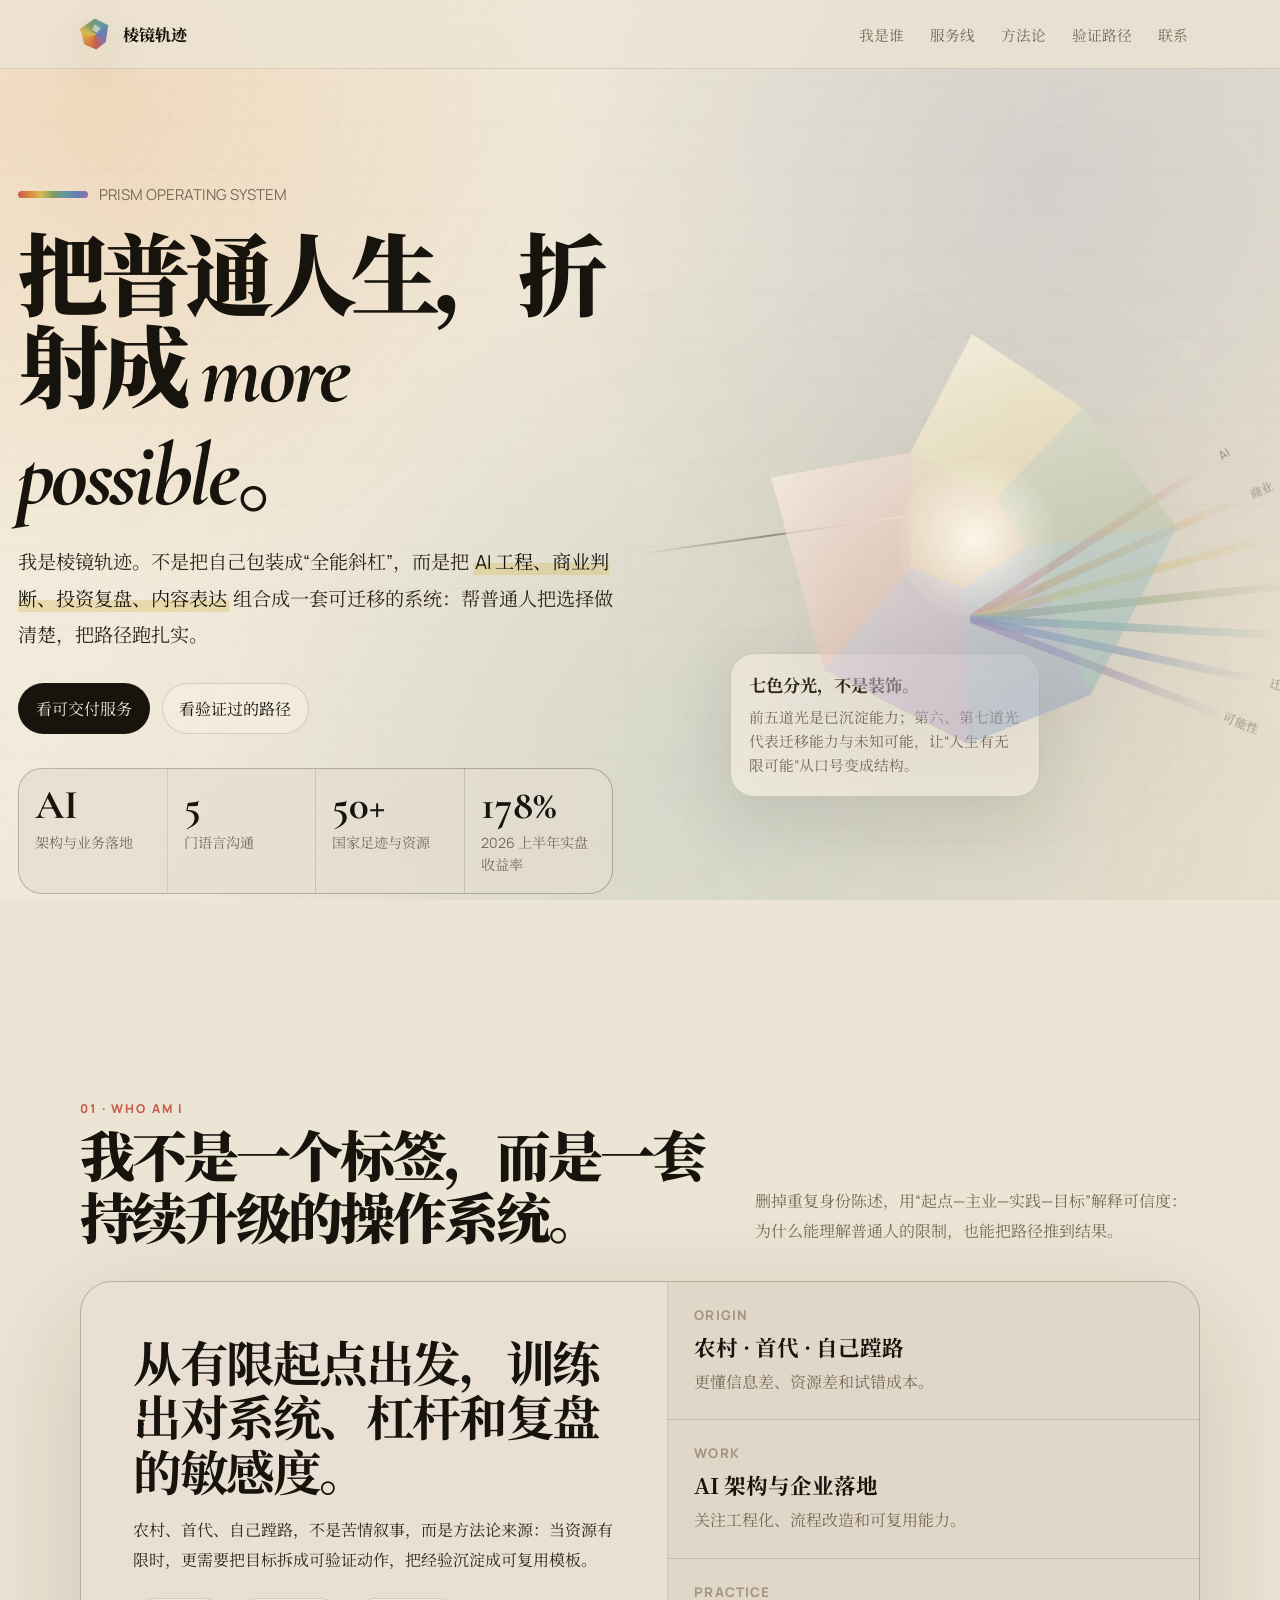
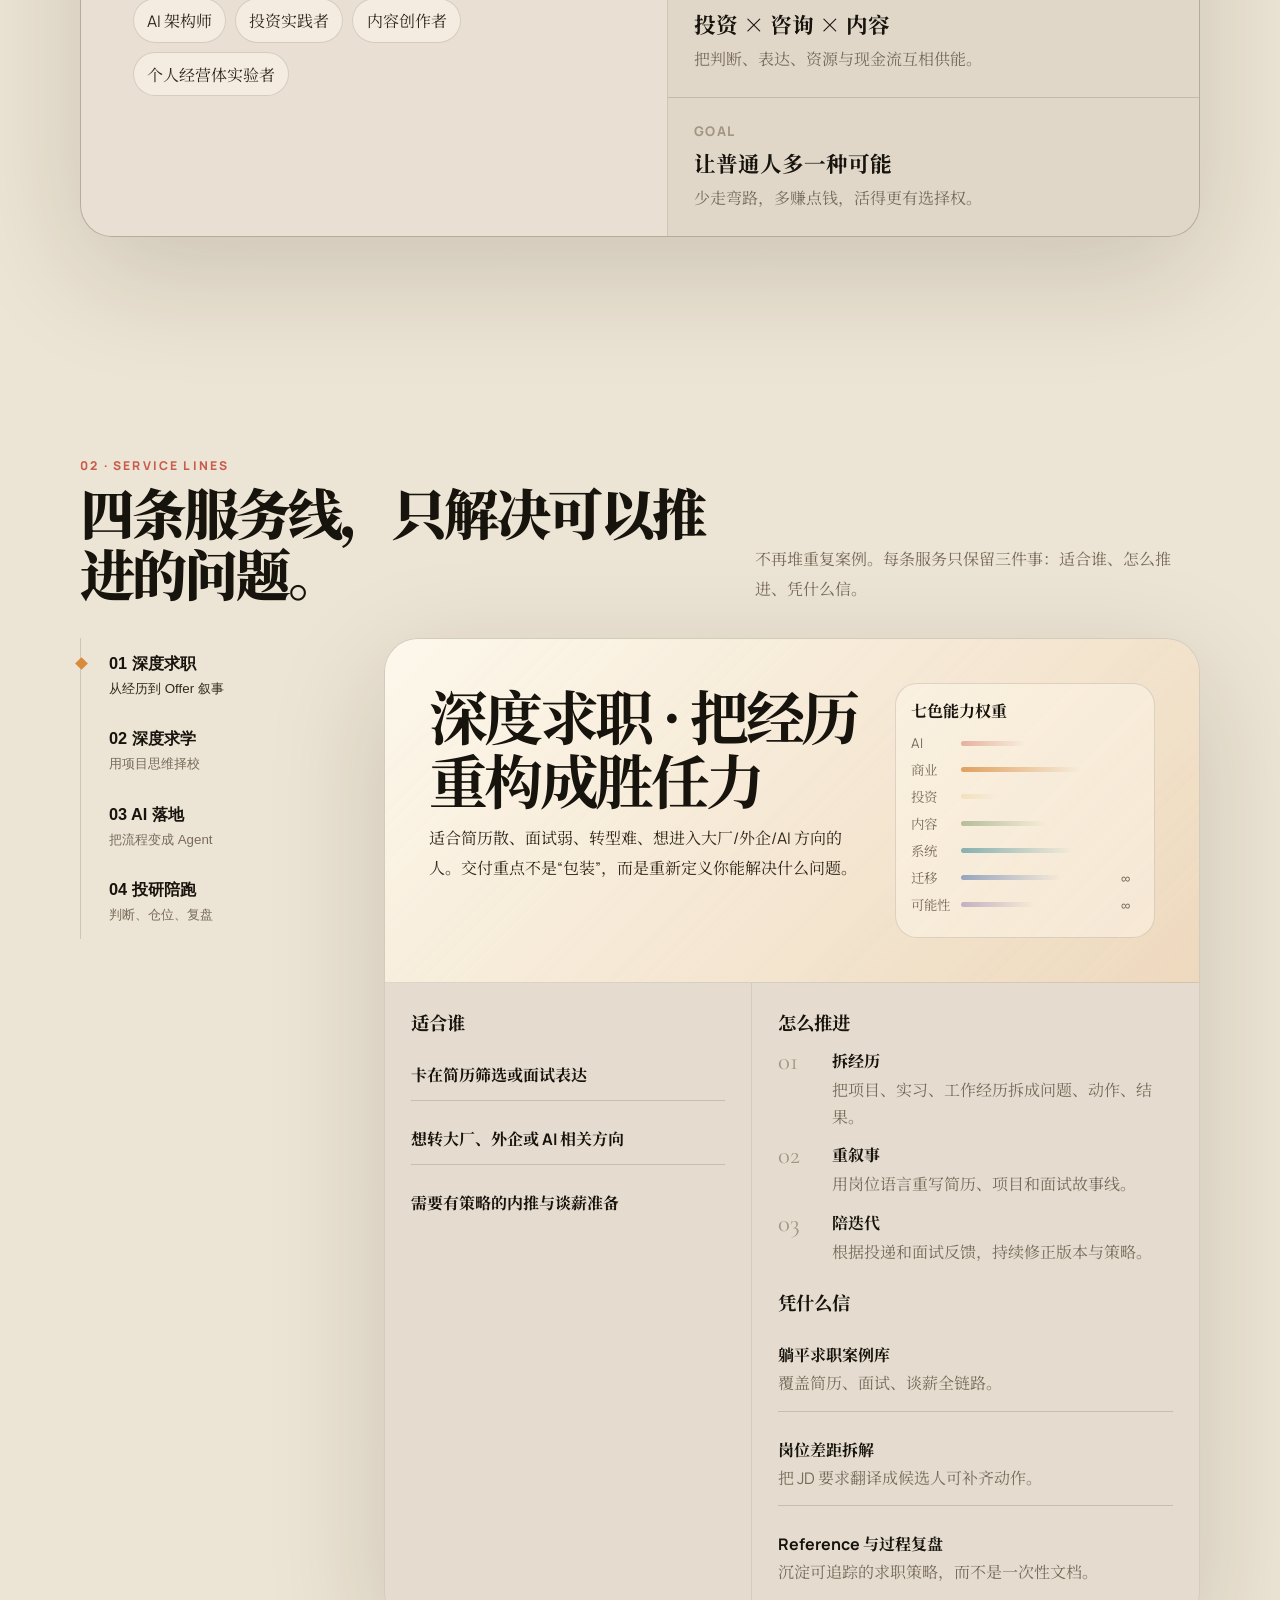
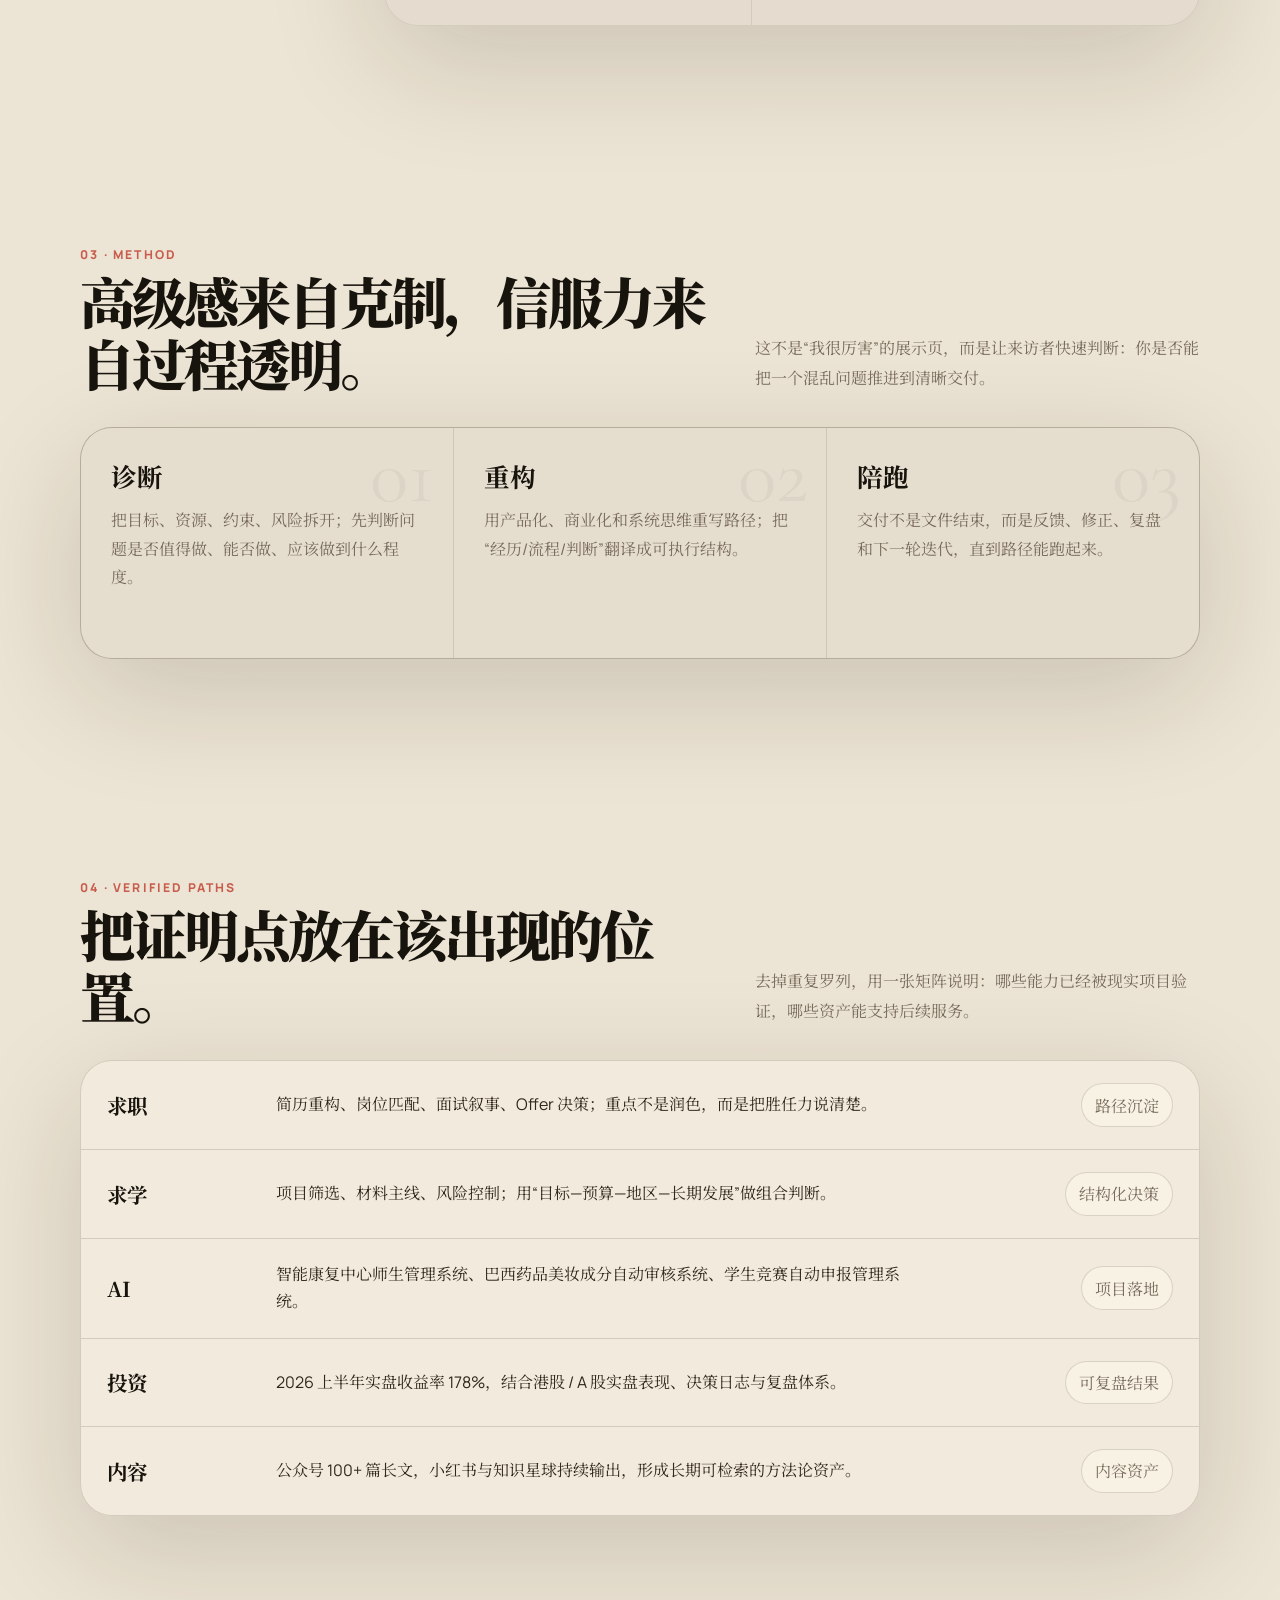
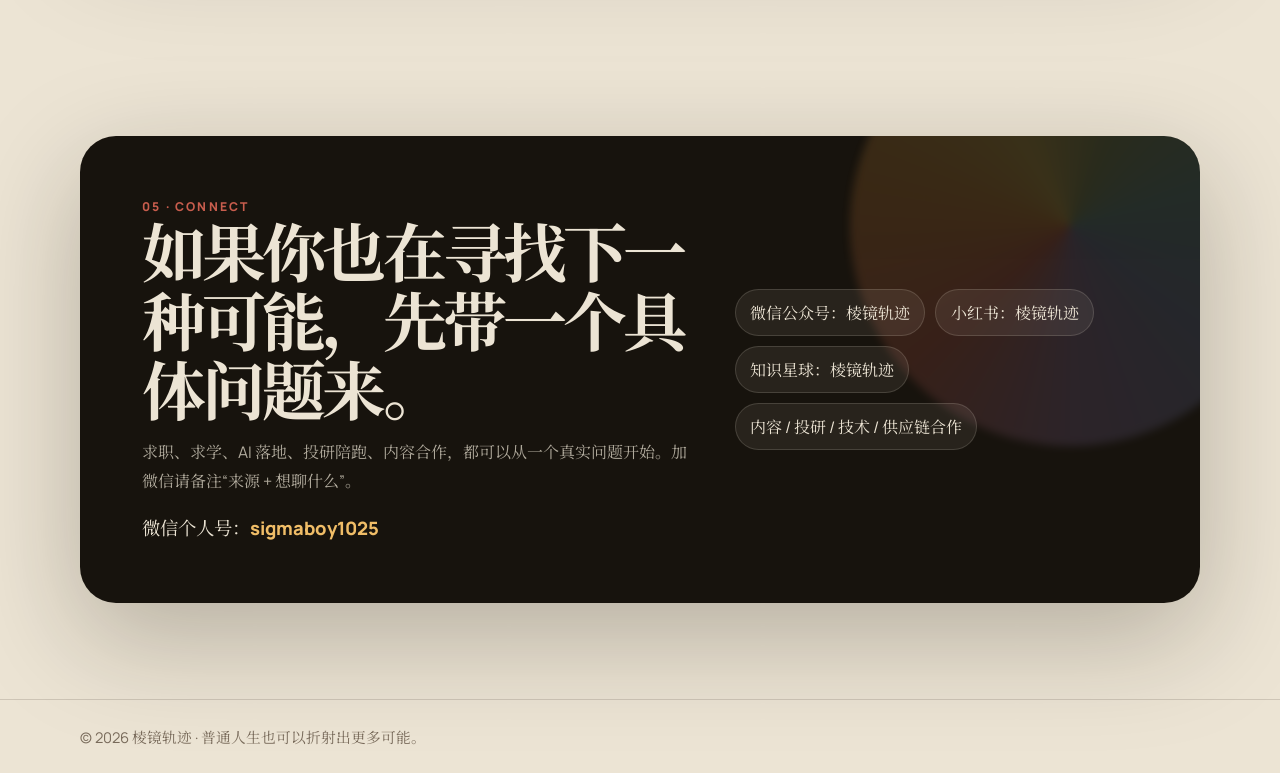
==== commit 31f5fc34: "Remove stiff proof wording" ====
--- a/index.html
+++ b/index.html
@@ -42,7 +42,7 @@
   <main id="main">
     <section id="identity"><div class="shell"><div class="section-head reveal"><div><div class="kicker">01 · WHO AM I</div><h2>我不是一个标签，而是一套持续升级的操作系统。</h2></div><p>删掉重复身份陈述，用“起点—主业—实践—目标”解释可信度：为什么能理解普通人的限制，也能把路径推到结果。</p></div><div class="identity reveal"><div class="identity-main"><h3>从有限起点出发，训练出对系统、杠杆和复盘的敏感度。</h3><p>农村、首代、自己蹚路，不是苦情叙事，而是方法论来源：当资源有限时，更需要把目标拆成可验证动作，把经验沉淀成可复用模板。</p><div class="spectrum-road"><span class="chip">AI 架构师</span><span class="chip">投资实践者</span><span class="chip">内容创作者</span><span class="chip">个人经营体实验者</span></div></div><div class="identity-lines"><div class="identity-line"><small>Origin</small><b>农村 · 首代 · 自己蹚路</b><span>更懂信息差、资源差和试错成本。</span></div><div class="identity-line"><small>Work</small><b>AI 架构与企业落地</b><span>关注工程化、流程改造和可复用能力。</span></div><div class="identity-line"><small>Practice</small><b>投资 × 咨询 × 内容</b><span>把判断、表达、资源与现金流互相供能。</span></div><div class="identity-line"><small>Goal</small><b>让普通人多一种可能</b><span>少走弯路，多赚点钱，活得更有选择权。</span></div></div></div></div></section>
 
-    <section id="services"><div class="shell"><div class="section-head reveal"><div><div class="kicker">02 · SERVICE LINES</div><h2>四条服务线，只解决可以推进的问题。</h2></div><p>不再堆“成功样本/证据”。每条服务只保留三件事：适合谁、怎么推进、凭什么信。</p></div><div class="services reveal"><aside class="service-nav" role="tablist" aria-label="服务线"><button class="service-btn" role="tab" aria-selected="true" data-key="job" style="--active:var(--o)"><b>01 深度求职</b><span>从经历到 Offer 叙事</span></button><button class="service-btn" role="tab" aria-selected="false" data-key="study" style="--active:var(--g)"><b>02 深度求学</b><span>用项目思维择校</span></button><button class="service-btn" role="tab" aria-selected="false" data-key="ai" style="--active:var(--b)"><b>03 AI 落地</b><span>把流程变成 Agent</span></button><button class="service-btn" role="tab" aria-selected="false" data-key="invest" style="--active:var(--r)"><b>04 投研陪跑</b><span>判断、仓位、复盘</span></button></aside><article class="panel" id="servicePanel" role="tabpanel" tabindex="0"></article></div></div></section>
+    <section id="services"><div class="shell"><div class="section-head reveal"><div><div class="kicker">02 · SERVICE LINES</div><h2>四条服务线，只解决可以推进的问题。</h2></div><p>不再堆重复案例。每条服务只保留三件事：适合谁、怎么推进、凭什么信。</p></div><div class="services reveal"><aside class="service-nav" role="tablist" aria-label="服务线"><button class="service-btn" role="tab" aria-selected="true" data-key="job" style="--active:var(--o)"><b>01 深度求职</b><span>从经历到 Offer 叙事</span></button><button class="service-btn" role="tab" aria-selected="false" data-key="study" style="--active:var(--g)"><b>02 深度求学</b><span>用项目思维择校</span></button><button class="service-btn" role="tab" aria-selected="false" data-key="ai" style="--active:var(--b)"><b>03 AI 落地</b><span>把流程变成 Agent</span></button><button class="service-btn" role="tab" aria-selected="false" data-key="invest" style="--active:var(--r)"><b>04 投研陪跑</b><span>判断、仓位、复盘</span></button></aside><article class="panel" id="servicePanel" role="tabpanel" tabindex="0"></article></div></div></section>
 
     <section id="method"><div class="shell"><div class="section-head reveal"><div><div class="kicker">03 · METHOD</div><h2>高级感来自克制，信服力来自过程透明。</h2></div><p>这不是“我很厉害”的展示页，而是让来访者快速判断：你是否能把一个混乱问题推进到清晰交付。</p></div><div class="method-grid reveal"><article class="method-card" data-no="01"><h3>诊断</h3><p>把目标、资源、约束、风险拆开；先判断问题是否值得做、能否做、应该做到什么程度。</p></article><article class="method-card" data-no="02"><h3>重构</h3><p>用产品化、商业化和系统思维重写路径；把“经历/流程/判断”翻译成可执行结构。</p></article><article class="method-card" data-no="03"><h3>陪跑</h3><p>交付不是文件结束，而是反馈、修正、复盘和下一轮迭代，直到路径能跑起来。</p></article></div></div></section>
 
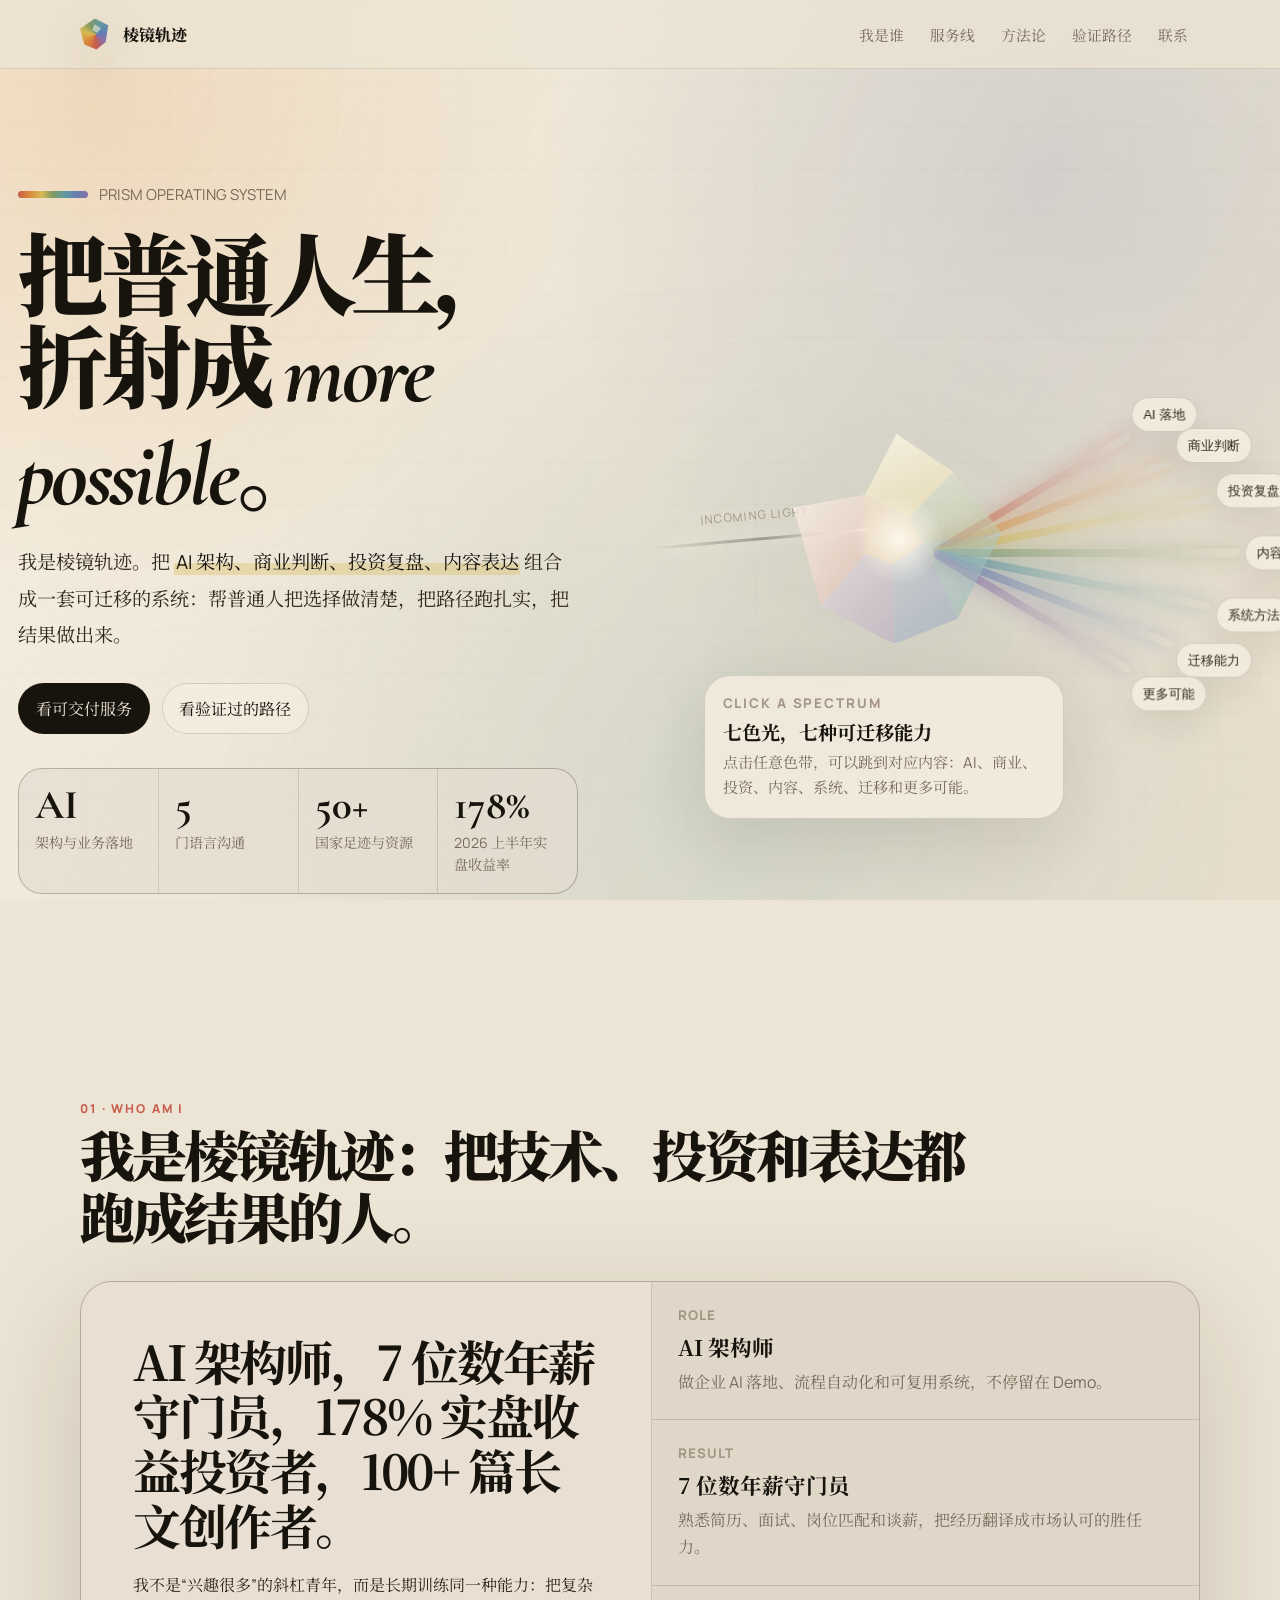
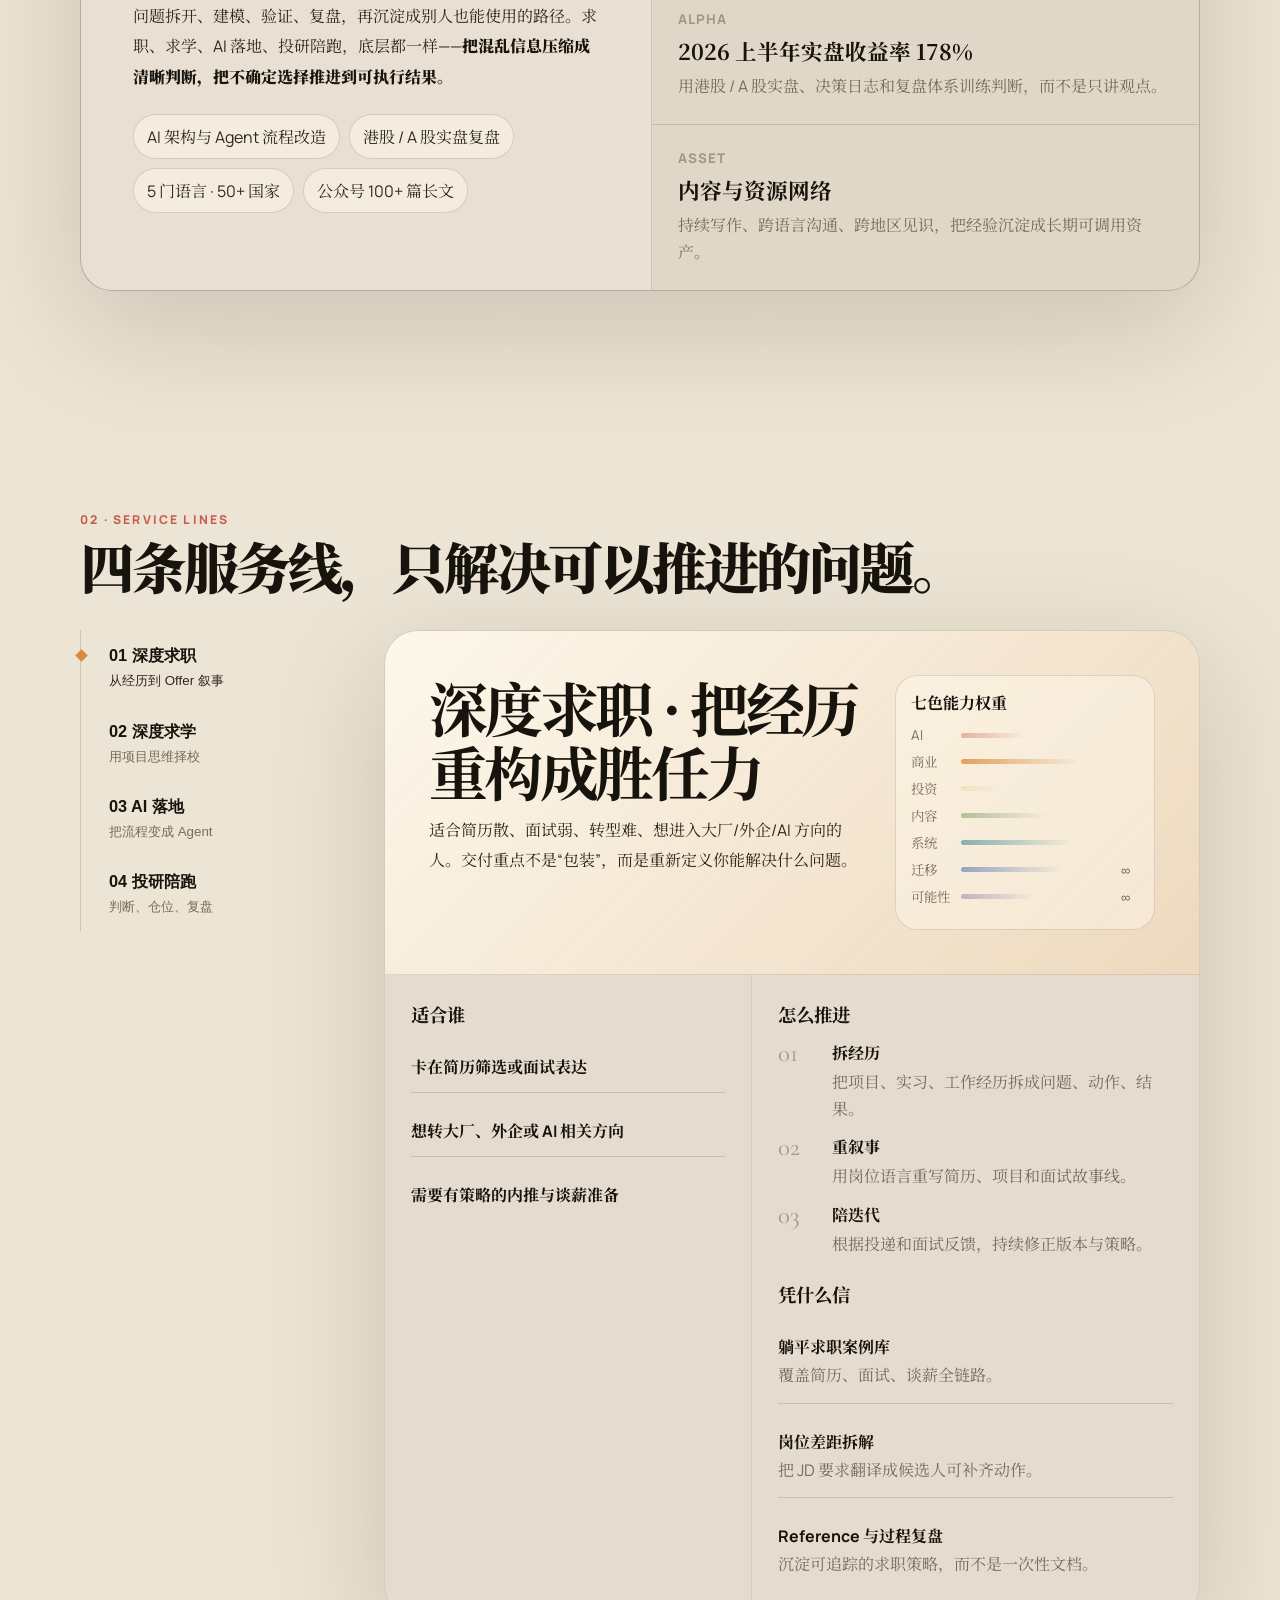
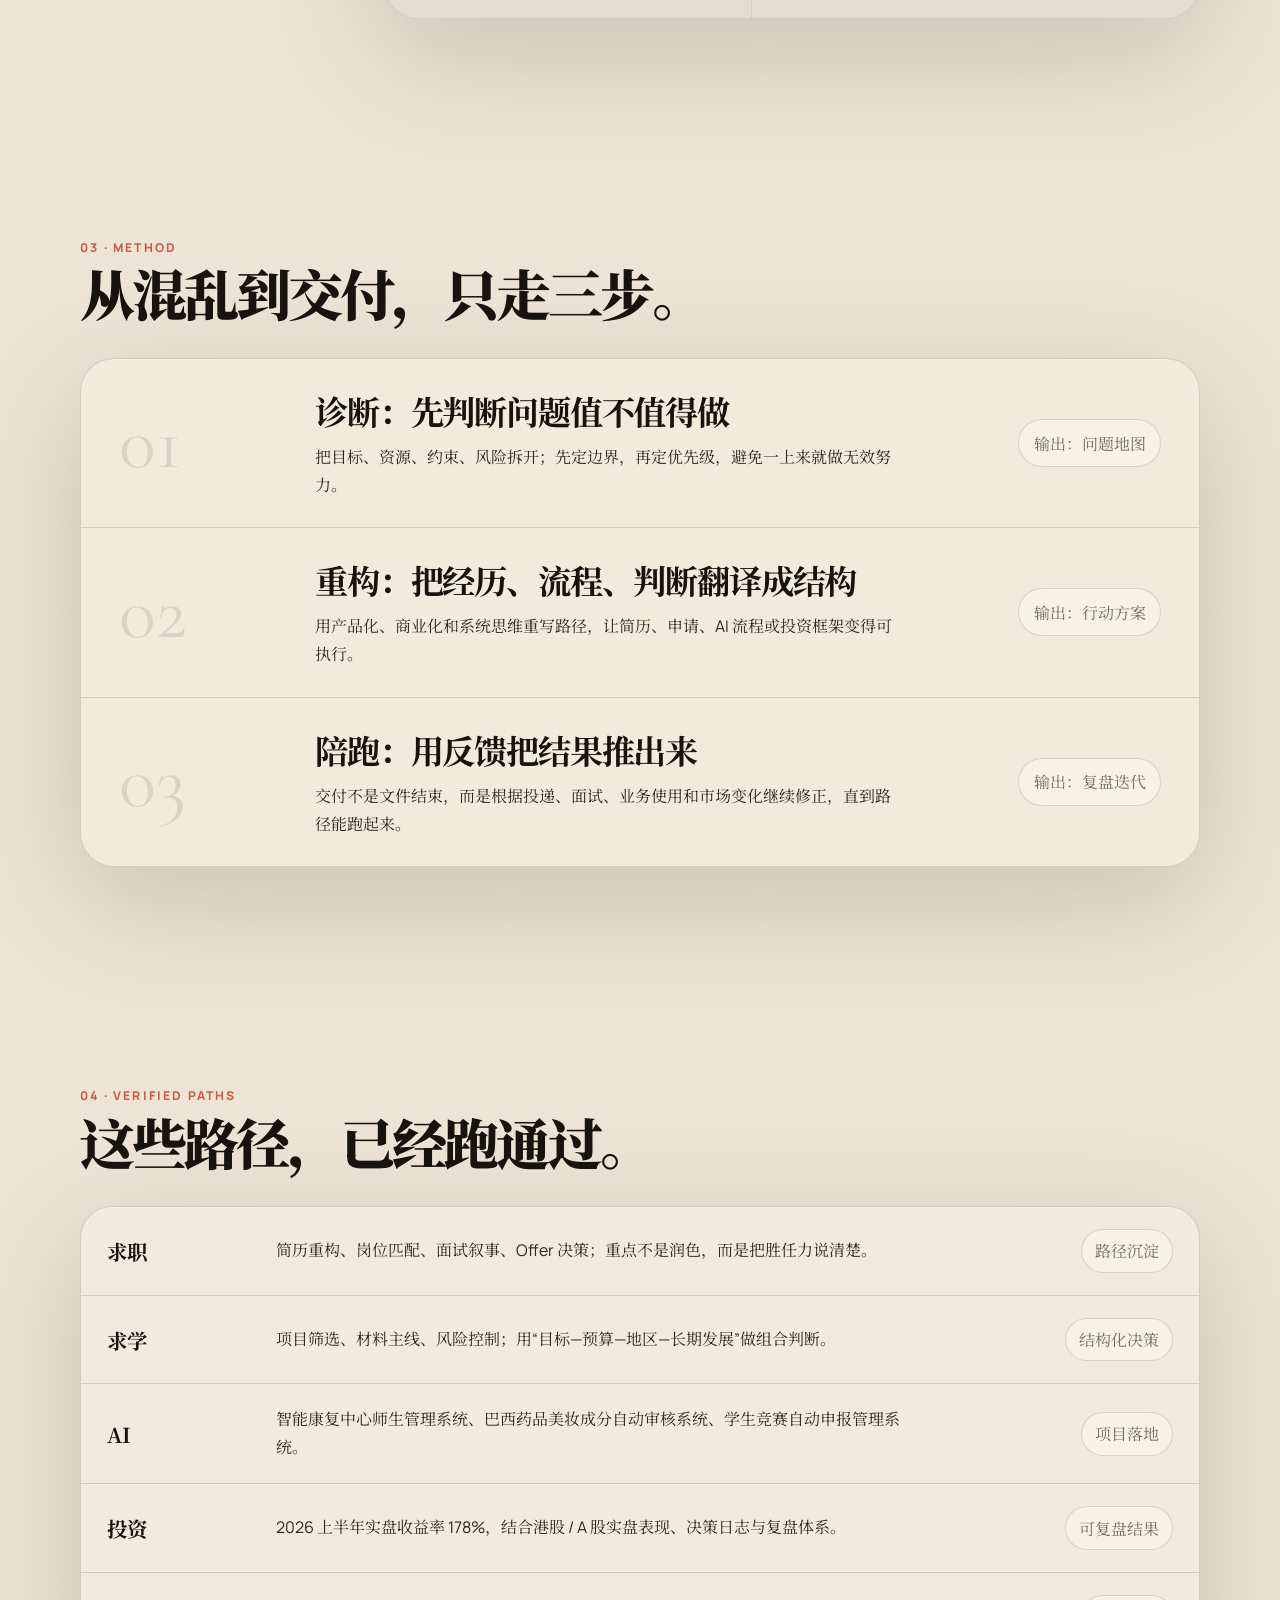
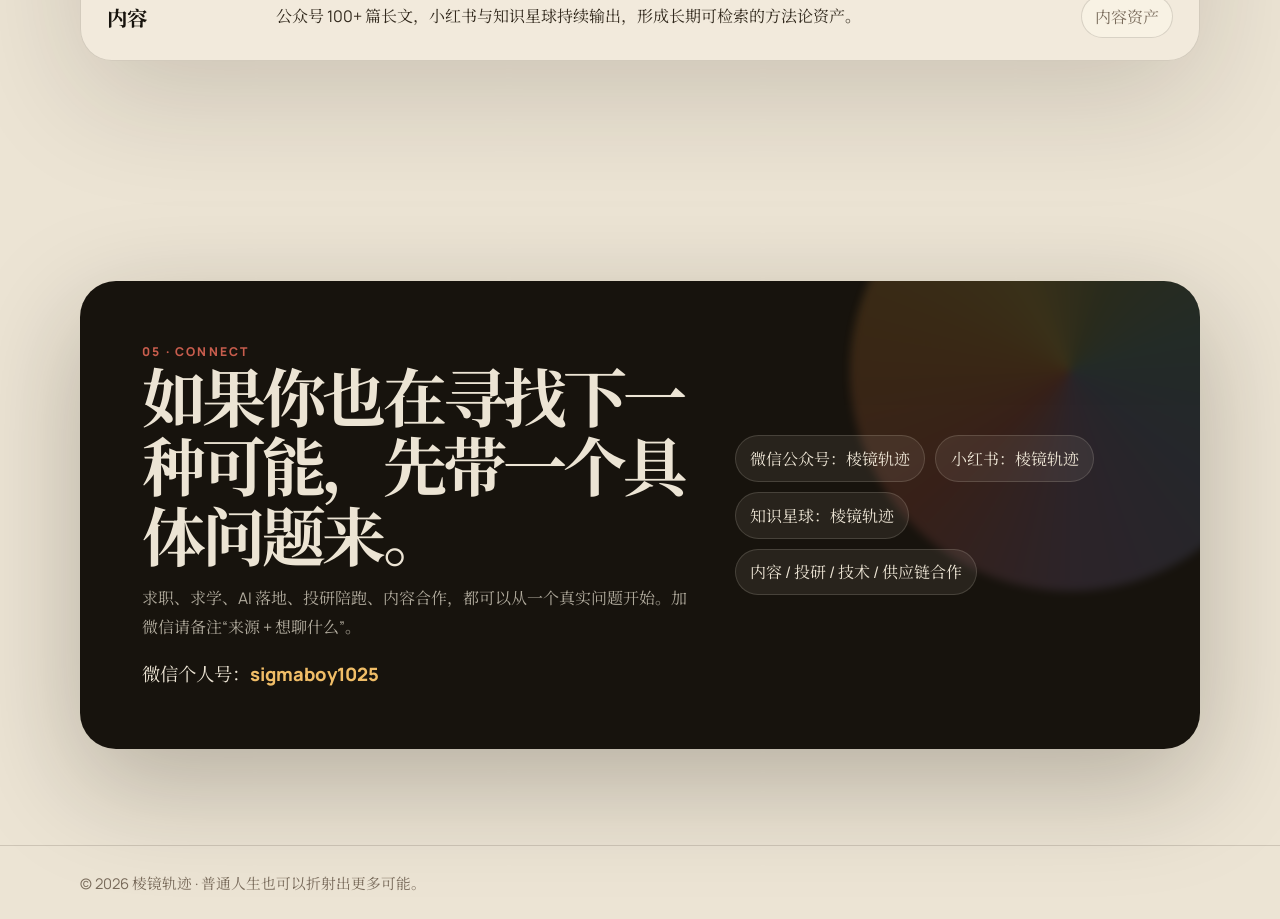
==== commit d022730c: "Refine hero prism interaction and visitor copy" ====
--- a/index.html
+++ b/index.html
@@ -19,11 +19,14 @@
     body:before{content:"";position:fixed;inset:0;z-index:-5;pointer-events:none;background:radial-gradient(circle at 7% 12%,rgba(216,138,59,.22),transparent 31rem),radial-gradient(circle at 82% 20%,rgba(101,127,178,.18),transparent 32rem),radial-gradient(circle at 58% 88%,rgba(95,154,160,.16),transparent 34rem),linear-gradient(120deg,rgba(255,250,238,.58),rgba(236,228,212,.82) 48%,rgba(223,210,189,.38))}
     body:after{content:"";position:fixed;inset:0;z-index:-4;pointer-events:none;opacity:.32;background-image:linear-gradient(rgba(49,40,28,.055) 1px,transparent 1px),linear-gradient(90deg,rgba(49,40,28,.035) 1px,transparent 1px);background-size:100% 42px,42px 100%;mask-image:linear-gradient(to bottom,transparent,black 9%,black 88%,transparent)}
     .shell{width:min(1120px,calc(100% - 36px));margin:auto}.wide{width:min(1320px,calc(100% - 36px));margin:auto}.nav{position:sticky;top:0;z-index:40;border-bottom:1px solid rgba(49,40,28,.12);background:rgba(236,228,212,.74);backdrop-filter:blur(20px)}.nav-in{height:68px;display:flex;align-items:center;justify-content:space-between}.brand{display:flex;align-items:center;gap:.74rem;text-decoration:none;font-weight:780}.mark{width:31px;height:31px;position:relative;filter:drop-shadow(0 10px 22px rgba(34,26,16,.15))}.mark:before,.mark:after{content:"";position:absolute;inset:0;clip-path:polygon(48% 0,91% 22%,83% 76%,53% 100%,14% 84%,0 33%)}.mark:before{background:conic-gradient(from 230deg,var(--o),var(--y),var(--g),var(--c),var(--b),var(--v),var(--r),var(--o))}.mark:after{inset:5px;background:rgba(246,239,226,.56);clip-path:polygon(46% 3%,76% 23%,57% 44%,34% 31%)}.links{display:flex;gap:3px;align-items:center}.links a{text-decoration:none;color:var(--muted);font-size:.92rem;padding:.58rem .72rem;border-radius:999px}.links a:hover{background:rgba(246,239,226,.62);color:var(--ink)}
-    .hero{padding:clamp(64px,9vw,116px) 0 clamp(58px,8vw,96px)}.hero-grid{display:grid;grid-template-columns:minmax(0,1.02fr) minmax(420px,.98fr);gap:clamp(34px,6vw,90px);align-items:center}.eyebrow{display:flex;align-items:center;gap:.7rem;color:var(--muted);font-size:.94rem}.eyebrow:before{content:"";width:70px;height:7px;border-radius:99px;background:linear-gradient(90deg,var(--r),var(--o),var(--y),var(--g),var(--c),var(--b),var(--v))}.hero h1{font-family:var(--cn);font-weight:900;font-size:clamp(44px,7vw,96px);line-height:1.03;letter-spacing:-.075em;margin:20px 0 22px;max-width:8.2em}.hero h1 span{font-family:var(--serif);font-weight:700;font-style:italic;letter-spacing:-.035em}.lead{font-size:clamp(17px,1.5vw,20px);line-height:1.9;color:var(--ink-2);max-width:680px;margin:0}.lead mark{background:linear-gradient(transparent 54%,rgba(215,186,84,.34) 0);color:var(--ink);padding:0 .08em}.hero-actions{display:flex;gap:12px;flex-wrap:wrap;margin-top:30px}.btn{min-height:45px;display:inline-flex;align-items:center;justify-content:center;text-decoration:none;border-radius:999px;padding:.8rem 1.05rem;border:1px solid var(--line);transition:transform .28s var(--ease),background .28s var(--ease),color .28s var(--ease)}.btn.primary{background:var(--ink);color:var(--paper)}.btn.ghost{background:rgba(246,239,226,.62);color:var(--ink)}.btn:hover,.btn:focus-visible{transform:translateY(-2px);outline:3px solid rgba(216,138,59,.18);outline-offset:3px}.metrics{display:grid;grid-template-columns:repeat(4,1fr);gap:1px;margin-top:34px;border:1px solid var(--line);background:var(--line);border-radius:24px;overflow:hidden}.metric{background:rgba(246,239,226,.62);padding:17px 16px}.metric b{display:block;font-family:var(--serif);font-size:clamp(28px,3.2vw,44px);line-height:.95}.metric span{display:block;color:var(--muted);font-size:.88rem;margin-top:7px;line-height:1.55}.prism-stage{position:relative;min-height:560px;display:grid;place-items:center;isolation:isolate}.beam-in{position:absolute;left:-9%;top:46%;width:46%;height:2px;background:linear-gradient(90deg,transparent,rgba(23,19,13,.36),rgba(255,250,238,.98));transform:rotate(-8deg);transform-origin:right}.prism-wrap{position:relative;width:min(410px,80vw);aspect-ratio:1;filter:drop-shadow(0 48px 100px rgba(34,26,16,.18));z-index:3}.facet{position:absolute;inset:0;clip-path:polygon(var(--p));background:linear-gradient(145deg,rgba(255,250,238,.74),var(--fill));box-shadow:inset 0 0 0 1px rgba(255,255,255,.46),inset 18px 24px 60px rgba(255,255,255,.20);transition:transform .7s var(--ease),filter .7s var(--ease)}.facet:hover{transform:translate(var(--move)) scale(1.018);filter:saturate(1.08) contrast(1.02)}.f1{--p:49% 0,76% 18%,55% 40%,34% 29%;--fill:rgba(215,186,84,.50);--move:0 -9px}.f2{--p:76% 18%,99% 47%,62% 52%,55% 40%;--fill:rgba(127,153,101,.43);--move:9px -4px}.f3{--p:99% 47%,78% 88%,62% 52%,62% 52%;--fill:rgba(95,154,160,.40);--move:9px 6px}.f4{--p:78% 88%,48% 100%,47% 62%,62% 52%;--fill:rgba(101,127,178,.40);--move:2px 10px}.f5{--p:48% 100%,13% 82%,34% 57%,47% 62%;--fill:rgba(139,112,168,.39);--move:-6px 8px}.f6{--p:13% 82%,0 35%,34% 29%,34% 57%;--fill:rgba(200,93,77,.36);--move:-10px 1px}.f7{--p:34% 29%,55% 40%,62% 52%,47% 62%,34% 57%;--fill:rgba(217,138,59,.38);--move:0 0}.core{position:absolute;inset:31%;border-radius:50%;background:radial-gradient(circle,rgba(255,250,238,.90),rgba(255,250,238,.12) 64%,transparent);filter:blur(1px)}.rays{position:absolute;left:49%;top:43%;width:64%;height:230px;transform:rotate(-8deg);transform-origin:left center;z-index:2}.ray{position:absolute;left:0;top:50%;height:8px;border-radius:999px;transform-origin:left center;opacity:.72;filter:blur(.2px)}.ray:after{content:attr(data-name);position:absolute;right:-38px;top:50%;transform:translateY(-50%);font-size:.76rem;color:var(--muted);letter-spacing:.04em}.ray:nth-child(1){width:74%;background:linear-gradient(90deg,var(--r),transparent);transform:rotate(-25deg)}.ray:nth-child(2){width:80%;background:linear-gradient(90deg,var(--o),transparent);transform:rotate(-16deg)}.ray:nth-child(3){width:86%;background:linear-gradient(90deg,var(--y),transparent);transform:rotate(-7deg)}.ray:nth-child(4){width:90%;background:linear-gradient(90deg,var(--g),transparent);transform:rotate(2deg)}.ray:nth-child(5){width:86%;background:linear-gradient(90deg,var(--c),transparent);transform:rotate(11deg)}.ray:nth-child(6){width:80%;background:linear-gradient(90deg,var(--b),transparent);transform:rotate(20deg)}.ray:nth-child(7){width:74%;background:linear-gradient(90deg,var(--v),transparent);transform:rotate(29deg)}.prism-note{position:absolute;left:7%;bottom:4%;max-width:310px;border:1px solid var(--line);border-radius:24px;background:rgba(246,239,226,.72);backdrop-filter:blur(14px);padding:18px;color:var(--ink-2);box-shadow:0 20px 70px rgba(34,26,16,.10)}.prism-note b{display:block;font-family:var(--cn);font-size:1.08rem}.prism-note span{display:block;margin-top:8px;color:var(--muted);line-height:1.65;font-size:.92rem}
-    section{padding:clamp(66px,9vw,110px) 0}.section-head{display:grid;grid-template-columns:.9fr .62fr;gap:30px;align-items:end;margin-bottom:34px}.kicker{font-size:.76rem;letter-spacing:.18em;text-transform:uppercase;color:var(--r);font-weight:780}.section-head h2{font-family:var(--cn);font-weight:900;font-size:clamp(30px,4.3vw,58px);line-height:1.12;letter-spacing:-.055em;margin:.42rem 0 0}.section-head p{margin:0;color:var(--muted);line-height:1.85}.identity{display:grid;grid-template-columns:1.05fr .95fr;gap:1px;border:1px solid var(--line);background:var(--line);border-radius:32px;overflow:hidden;box-shadow:var(--shadow)}.identity-main{background:rgba(246,239,226,.66);padding:clamp(28px,5vw,52px)}.identity-main h3{font-family:var(--cn);font-size:clamp(28px,3.8vw,50px);line-height:1.12;letter-spacing:-.05em;margin:0 0 18px}.identity-main p{color:var(--ink-2);line-height:1.9;margin:0}.identity-lines{display:grid;background:rgba(246,239,226,.44)}.identity-line{padding:24px 26px;border-bottom:1px solid var(--line)}.identity-line:last-child{border-bottom:0}.identity-line small{display:block;color:var(--faint);font-weight:780;letter-spacing:.08em;text-transform:uppercase}.identity-line b{display:block;font-family:var(--cn);font-size:1.35rem;margin:7px 0}.identity-line span{color:var(--muted);line-height:1.68}.spectrum-road{margin-top:22px;display:flex;flex-wrap:wrap;gap:9px}.chip{border:1px solid var(--line);background:rgba(255,250,238,.50);border-radius:999px;padding:.62rem .82rem;color:var(--ink-2)}
-    .services{display:grid;grid-template-columns:278px 1fr;gap:26px}.service-nav{position:sticky;top:92px;align-self:start;border-left:1px solid var(--line);padding-left:16px}.service-btn{width:100%;text-align:left;border:0;background:transparent;padding:15px 10px 15px 12px;color:var(--muted);cursor:pointer;position:relative}.service-btn:before{content:"";position:absolute;left:-20px;top:21px;width:9px;height:9px;transform:rotate(45deg);background:transparent;transition:.26s var(--ease)}.service-btn b{display:block;color:var(--ink);font-size:1.02rem}.service-btn span{display:block;margin-top:4px;line-height:1.45}.service-btn[aria-selected=true]:before{background:var(--active)}.service-btn[aria-selected=true] span{color:var(--ink-2)}.service-btn:hover{transform:translateX(3px)}.panel{min-height:560px;border:1px solid var(--line);background:rgba(246,239,226,.58);border-radius:34px;overflow:hidden;box-shadow:var(--shadow)}.panel-top{display:grid;grid-template-columns:1fr 260px;gap:24px;padding:clamp(28px,5vw,44px);background:linear-gradient(135deg,rgba(255,250,238,.82),var(--tint));border-bottom:1px solid var(--line)}.panel-top h3{font-family:var(--cn);font-size:clamp(31px,4.6vw,60px);line-height:1.08;letter-spacing:-.06em;margin:0 0 14px}.panel-top p{margin:0;color:var(--ink-2);line-height:1.86}.spectrum-index{border:1px solid rgba(49,40,28,.14);background:rgba(255,250,238,.42);border-radius:22px;padding:15px}.spectrum-index h4{margin:0 0 12px;font-family:var(--cn)}.bar{display:grid;grid-template-columns:42px 1fr 18px;gap:8px;align-items:center;margin:8px 0;color:var(--muted);font-size:.84rem}.bar i{height:5px;border-radius:999px;background:linear-gradient(90deg,var(--color),transparent);opacity:var(--alpha)}.panel-body{display:grid;grid-template-columns:.82fr 1fr;gap:1px;background:var(--line)}.panel-block{background:rgba(246,239,226,.48);padding:26px}.panel-block h4{font-family:var(--cn);font-size:1.15rem;margin:0 0 14px}.steps{display:grid;gap:13px}.step{display:grid;grid-template-columns:42px 1fr;gap:12px;align-items:start}.step em{font-style:normal;font-family:var(--serif);font-size:1.55rem;line-height:1;color:var(--faint)}.step b{display:block;margin-bottom:5px}.step span{display:block;color:var(--muted);line-height:1.66}.proof-list{display:grid;gap:12px}.proof{padding:14px 0;border-bottom:1px solid var(--line)}.proof:last-child{border-bottom:0}.proof b{display:block}.proof span{display:block;color:var(--muted);line-height:1.65;margin-top:4px}.method-grid{display:grid;grid-template-columns:repeat(3,1fr);gap:1px;border:1px solid var(--line);background:var(--line);border-radius:32px;overflow:hidden;box-shadow:var(--shadow)}.method-card{background:rgba(246,239,226,.58);padding:30px;min-height:230px;position:relative}.method-card:before{content:attr(data-no);position:absolute;right:18px;top:8px;font-family:var(--serif);font-size:5rem;color:rgba(49,40,28,.055);line-height:1}.method-card h3{font-family:var(--cn);font-size:1.6rem;margin:0 0 12px}.method-card p{color:var(--muted);line-height:1.78;margin:0}.case-map{border:1px solid var(--line);border-radius:32px;overflow:hidden;background:rgba(246,239,226,.56);box-shadow:var(--shadow)}.case-row{display:grid;grid-template-columns:145px 1fr 220px;gap:24px;align-items:center;padding:22px 26px;border-bottom:1px solid var(--line)}.case-row:last-child{border-bottom:0}.case-row b{font-family:var(--cn);font-size:1.28rem}.case-row span{color:var(--ink-2);line-height:1.72}.case-row em{font-style:normal;color:var(--muted);justify-self:end;border:1px solid var(--line);border-radius:999px;padding:.58rem .8rem;background:rgba(255,250,238,.46)}.connect{padding-bottom:96px}.connect-card{position:relative;overflow:hidden;border-radius:36px;background:var(--ink);color:var(--paper);padding:clamp(30px,6vw,62px);display:grid;grid-template-columns:1fr .72fr;gap:34px;align-items:center;box-shadow:0 34px 110px rgba(23,19,13,.26)}.connect-card:before{content:"";position:absolute;right:-90px;top:-130px;width:440px;height:440px;border-radius:50%;background:conic-gradient(from 230deg,var(--r),var(--o),var(--y),var(--g),var(--c),var(--b),var(--v),var(--r));opacity:.18;filter:blur(4px)}.connect-card h2{font-family:var(--cn);font-size:clamp(32px,5vw,66px);line-height:1.08;letter-spacing:-.06em;margin:0}.connect-card p{color:rgba(236,228,212,.72);line-height:1.82}.wechat{margin-top:18px;font-size:1.15rem}.wechat code{font-family:var(--sans);font-weight:780;color:#f0bd67}.contact-pills{position:relative;z-index:1;display:flex;flex-wrap:wrap;gap:10px}.contact-pills span{border:1px solid rgba(236,228,212,.16);background:rgba(236,228,212,.08);border-radius:999px;padding:.68rem .88rem}footer{border-top:1px solid var(--line);padding:26px 0;color:var(--muted);font-size:.92rem}.reveal{opacity:0;transform:translateY(18px);transition:opacity .72s var(--ease),transform .72s var(--ease)}.reveal.on{opacity:1;transform:none}
-    @media(max-width:1020px){.hero-grid,.section-head,.identity,.services,.panel-top,.panel-body,.connect-card{grid-template-columns:1fr}.links a{display:none}.service-nav{position:relative;top:auto}.prism-stage{min-height:440px}.metrics,.method-grid{grid-template-columns:repeat(2,1fr)}.case-row{grid-template-columns:1fr}.case-row em{justify-self:start}}
-    @media(max-width:620px){.metrics,.method-grid{grid-template-columns:1fr}.rays{opacity:.58}.ray:after{display:none}.beam-in{opacity:.6}.panel{min-height:auto}.contact-pills span{width:100%}.hero h1{letter-spacing:-.055em}.metric{padding:14px}.prism-note{position:relative;left:auto;bottom:auto;margin-top:20px}.prism-stage{min-height:auto;padding-top:30px}.prism-wrap{width:min(320px,82vw)}}
+    .hero{padding:clamp(64px,9vw,116px) 0 clamp(58px,8vw,96px)}.hero-grid{display:grid;grid-template-columns:minmax(0,.96fr) minmax(520px,1.04fr);gap:clamp(38px,6vw,88px);align-items:center}.eyebrow{display:flex;align-items:center;gap:.7rem;color:var(--muted);font-size:.94rem}.eyebrow:before{content:"";width:70px;height:7px;border-radius:99px;background:linear-gradient(90deg,var(--r),var(--o),var(--y),var(--g),var(--c),var(--b),var(--v))}.hero h1{font-family:var(--cn);font-weight:900;font-size:clamp(44px,7vw,92px);line-height:1.03;letter-spacing:-.075em;margin:20px 0 22px;max-width:8.2em}.hero h1 span{font-family:var(--serif);font-weight:700;font-style:italic;letter-spacing:-.035em}.lead{font-size:clamp(17px,1.5vw,20px);line-height:1.9;color:var(--ink-2);max-width:680px;margin:0}.lead mark{background:linear-gradient(transparent 54%,rgba(215,186,84,.34) 0);color:var(--ink);padding:0 .08em}.hero-actions{display:flex;gap:12px;flex-wrap:wrap;margin-top:30px}.btn{min-height:45px;display:inline-flex;align-items:center;justify-content:center;text-decoration:none;border-radius:999px;padding:.8rem 1.05rem;border:1px solid var(--line);transition:transform .28s var(--ease),background .28s var(--ease),color .28s var(--ease)}.btn.primary{background:var(--ink);color:var(--paper)}.btn.ghost{background:rgba(246,239,226,.62);color:var(--ink)}.btn:hover,.btn:focus-visible{transform:translateY(-2px);outline:3px solid rgba(216,138,59,.18);outline-offset:3px}.metrics{display:grid;grid-template-columns:repeat(4,1fr);gap:1px;margin-top:34px;border:1px solid var(--line);background:var(--line);border-radius:24px;overflow:hidden}.metric{background:rgba(246,239,226,.62);padding:17px 16px}.metric b{display:block;font-family:var(--serif);font-size:clamp(28px,3.2vw,44px);line-height:.95}.metric span{display:block;color:var(--muted);font-size:.88rem;margin-top:7px;line-height:1.55}
+    .prism-stage{position:relative;min-height:560px;display:grid;place-items:center;isolation:isolate;overflow:visible}.beam-in{position:absolute;left:0;top:48%;width:35%;height:3px;border-radius:999px;background:linear-gradient(90deg,transparent,rgba(23,19,13,.30),rgba(255,250,238,.96));transform:rotate(-5deg);transform-origin:right;box-shadow:0 0 18px rgba(255,250,238,.78)}.beam-in:before{content:"incoming light";position:absolute;left:22%;top:-30px;color:var(--faint);font-size:.72rem;letter-spacing:.12em;text-transform:uppercase}.prism-wrap{position:relative;width:210px;aspect-ratio:1;filter:drop-shadow(0 48px 90px rgba(34,26,16,.18));z-index:4;margin-left:-120px}.facet{position:absolute;inset:0;clip-path:polygon(var(--p));background:linear-gradient(145deg,rgba(255,250,238,.78),var(--fill));box-shadow:inset 0 0 0 1px rgba(255,255,255,.48),inset 18px 24px 60px rgba(255,255,255,.22);transition:transform .7s var(--ease),filter .7s var(--ease)}.facet:hover{transform:translate(var(--move)) scale(1.018);filter:saturate(1.08) contrast(1.02)}.f1{--p:49% 0,76% 18%,55% 40%,34% 29%;--fill:rgba(215,186,84,.50);--move:0 -9px}.f2{--p:76% 18%,99% 47%,62% 52%,55% 40%;--fill:rgba(127,153,101,.43);--move:9px -4px}.f3{--p:99% 47%,78% 88%,62% 52%,62% 52%;--fill:rgba(95,154,160,.40);--move:9px 6px}.f4{--p:78% 88%,48% 100%,47% 62%,62% 52%;--fill:rgba(101,127,178,.40);--move:2px 10px}.f5{--p:48% 100%,13% 82%,34% 57%,47% 62%;--fill:rgba(139,112,168,.39);--move:-6px 8px}.f6{--p:13% 82%,0 35%,34% 29%,34% 57%;--fill:rgba(200,93,77,.36);--move:-10px 1px}.f7{--p:34% 29%,55% 40%,62% 52%,47% 62%,34% 57%;--fill:rgba(217,138,59,.38);--move:0 0}.core{position:absolute;inset:30%;border-radius:50%;background:radial-gradient(circle,rgba(255,250,238,.92),rgba(255,250,238,.12) 64%,transparent);filter:blur(1px)}.rays{position:absolute;left:46%;top:50%;width:54%;height:330px;transform:translateY(-50%);z-index:3}.ray{--rot:0deg;--len:88%;--color:var(--r);position:absolute;left:0;top:50%;width:var(--len);height:28px;border:0;padding:0;background:transparent;cursor:pointer;transform-origin:left center;transform:rotate(var(--rot));outline:none}.ray:before{content:"";position:absolute;left:0;right:0;top:50%;height:8px;border-radius:999px;background:linear-gradient(90deg,var(--color),color-mix(in oklch,var(--color),transparent 62%),transparent);box-shadow:0 0 20px color-mix(in srgb,var(--color),transparent 45%);transform:translateY(-50%);opacity:.78;transition:height .24s var(--ease),opacity .24s var(--ease),filter .24s var(--ease)}.ray span{position:absolute;right:-6px;top:50%;transform:translate(100%,-50%) rotate(calc(var(--rot) * -1));white-space:nowrap;border:1px solid var(--line);background:rgba(246,239,226,.76);backdrop-filter:blur(14px);border-radius:999px;padding:.48rem .68rem;color:var(--ink-2);font-size:.82rem;box-shadow:0 14px 34px rgba(34,26,16,.09);transition:transform .24s var(--ease),background .24s var(--ease),color .24s var(--ease)}.ray:hover:before,.ray:focus-visible:before{height:12px;opacity:1;filter:saturate(1.12)}.ray:hover span,.ray:focus-visible span{background:var(--ink);color:var(--paper);transform:translate(100%,-50%) rotate(calc(var(--rot) * -1)) translateX(5px)}.ray[aria-pressed=true]:before{height:13px;opacity:1}.ray[aria-pressed=true] span{background:var(--ink);color:var(--paper)}.ray:nth-child(1){--rot:-31deg;--len:70%;--color:var(--r)}.ray:nth-child(2){--rot:-21deg;--len:78%;--color:var(--o)}.ray:nth-child(3){--rot:-11deg;--len:86%;--color:var(--y)}.ray:nth-child(4){--rot:0deg;--len:93%;--color:var(--g)}.ray:nth-child(5){--rot:11deg;--len:86%;--color:var(--c)}.ray:nth-child(6){--rot:21deg;--len:78%;--color:var(--b)}.ray:nth-child(7){--rot:31deg;--len:70%;--color:var(--v)}.spectrum-card{position:absolute;left:8%;bottom:0;width:min(360px,92%);border:1px solid var(--line);border-radius:26px;background:rgba(246,239,226,.78);backdrop-filter:blur(16px);padding:18px;box-shadow:0 22px 70px rgba(34,26,16,.11);z-index:5}.spectrum-card small{display:block;color:var(--faint);letter-spacing:.14em;text-transform:uppercase;font-weight:780}.spectrum-card b{display:block;font-family:var(--cn);font-size:1.2rem;margin:6px 0;color:var(--ink)}.spectrum-card span{display:block;color:var(--muted);line-height:1.62;font-size:.94rem}
+    section{padding:clamp(66px,9vw,110px) 0}.section-head{max-width:900px;margin-bottom:34px}.kicker{font-size:.76rem;letter-spacing:.18em;text-transform:uppercase;color:var(--r);font-weight:780}.section-head h2{font-family:var(--cn);font-weight:900;font-size:clamp(30px,4.3vw,58px);line-height:1.12;letter-spacing:-.055em;margin:.42rem 0 0}.identity{display:grid;grid-template-columns:1.02fr .98fr;gap:1px;border:1px solid var(--line);background:var(--line);border-radius:32px;overflow:hidden;box-shadow:var(--shadow)}.identity-main{background:rgba(246,239,226,.66);padding:clamp(28px,5vw,52px)}.identity-main h3{font-family:var(--cn);font-size:clamp(28px,3.8vw,48px);line-height:1.14;letter-spacing:-.05em;margin:0 0 18px}.identity-main p{color:var(--ink-2);line-height:1.9;margin:0}.identity-main strong{font-weight:900;color:var(--ink)}.identity-lines{display:grid;background:rgba(246,239,226,.44)}.identity-line{padding:24px 26px;border-bottom:1px solid var(--line)}.identity-line:last-child{border-bottom:0}.identity-line small{display:block;color:var(--faint);font-weight:780;letter-spacing:.08em;text-transform:uppercase}.identity-line b{display:block;font-family:var(--cn);font-size:1.35rem;margin:7px 0}.identity-line span{color:var(--muted);line-height:1.68}.spectrum-road{margin-top:22px;display:flex;flex-wrap:wrap;gap:9px}.chip{border:1px solid var(--line);background:rgba(255,250,238,.50);border-radius:999px;padding:.62rem .82rem;color:var(--ink-2)}
+    .services{display:grid;grid-template-columns:278px 1fr;gap:26px}.service-nav{position:sticky;top:92px;align-self:start;border-left:1px solid var(--line);padding-left:16px}.service-btn{width:100%;text-align:left;border:0;background:transparent;padding:15px 10px 15px 12px;color:var(--muted);cursor:pointer;position:relative}.service-btn:before{content:"";position:absolute;left:-20px;top:21px;width:9px;height:9px;transform:rotate(45deg);background:transparent;transition:.26s var(--ease)}.service-btn b{display:block;color:var(--ink);font-size:1.02rem}.service-btn span{display:block;margin-top:4px;line-height:1.45}.service-btn[aria-selected=true]:before{background:var(--active)}.service-btn[aria-selected=true] span{color:var(--ink-2)}.service-btn:hover{transform:translateX(3px)}.panel{min-height:560px;border:1px solid var(--line);background:rgba(246,239,226,.58);border-radius:34px;overflow:hidden;box-shadow:var(--shadow)}.panel-top{display:grid;grid-template-columns:1fr 260px;gap:24px;padding:clamp(28px,5vw,44px);background:linear-gradient(135deg,rgba(255,250,238,.82),var(--tint));border-bottom:1px solid var(--line)}.panel-top h3{font-family:var(--cn);font-size:clamp(31px,4.6vw,60px);line-height:1.08;letter-spacing:-.06em;margin:0 0 14px}.panel-top p{margin:0;color:var(--ink-2);line-height:1.86}.spectrum-index{border:1px solid rgba(49,40,28,.14);background:rgba(255,250,238,.42);border-radius:22px;padding:15px}.spectrum-index h4{margin:0 0 12px;font-family:var(--cn)}.bar{display:grid;grid-template-columns:42px 1fr 18px;gap:8px;align-items:center;margin:8px 0;color:var(--muted);font-size:.84rem}.bar i{height:5px;border-radius:999px;background:linear-gradient(90deg,var(--color),transparent);opacity:var(--alpha)}.panel-body{display:grid;grid-template-columns:.82fr 1fr;gap:1px;background:var(--line)}.panel-block{background:rgba(246,239,226,.48);padding:26px}.panel-block h4{font-family:var(--cn);font-size:1.15rem;margin:0 0 14px}.steps{display:grid;gap:13px}.step{display:grid;grid-template-columns:42px 1fr;gap:12px;align-items:start}.step em{font-style:normal;font-family:var(--serif);font-size:1.55rem;line-height:1;color:var(--faint)}.step b{display:block;margin-bottom:5px}.step span{display:block;color:var(--muted);line-height:1.66}.proof-list{display:grid;gap:12px}.proof{padding:14px 0;border-bottom:1px solid var(--line)}.proof:last-child{border-bottom:0}.proof b{display:block}.proof span{display:block;color:var(--muted);line-height:1.65;margin-top:4px}
+    .method-flow{border:1px solid var(--line);border-radius:34px;background:rgba(246,239,226,.58);box-shadow:var(--shadow);overflow:hidden}.method-step{display:grid;grid-template-columns:170px 1fr 230px;gap:26px;align-items:center;padding:28px clamp(24px,4vw,38px);border-bottom:1px solid var(--line)}.method-step:last-child{border-bottom:0}.method-no{font-family:var(--serif);font-size:4.8rem;line-height:.8;color:rgba(49,40,28,.12)}.method-copy h3{font-family:var(--cn);font-size:clamp(24px,2.6vw,34px);letter-spacing:-.035em;margin:0 0 8px}.method-copy p{color:var(--ink-2);line-height:1.76;margin:0}.method-result{justify-self:end;border:1px solid var(--line);background:rgba(255,250,238,.48);border-radius:999px;padding:.72rem .9rem;color:var(--muted);text-align:center}.case-map{border:1px solid var(--line);border-radius:32px;overflow:hidden;background:rgba(246,239,226,.56);box-shadow:var(--shadow)}.case-row{display:grid;grid-template-columns:145px 1fr 220px;gap:24px;align-items:center;padding:22px 26px;border-bottom:1px solid var(--line)}.case-row:last-child{border-bottom:0}.case-row b{font-family:var(--cn);font-size:1.28rem}.case-row span{color:var(--ink-2);line-height:1.72}.case-row em{font-style:normal;color:var(--muted);justify-self:end;border:1px solid var(--line);border-radius:999px;padding:.58rem .8rem;background:rgba(255,250,238,.46)}.connect{padding-bottom:96px}.connect-card{position:relative;overflow:hidden;border-radius:36px;background:var(--ink);color:var(--paper);padding:clamp(30px,6vw,62px);display:grid;grid-template-columns:1fr .72fr;gap:34px;align-items:center;box-shadow:0 34px 110px rgba(23,19,13,.26)}.connect-card:before{content:"";position:absolute;right:-90px;top:-130px;width:440px;height:440px;border-radius:50%;background:conic-gradient(from 230deg,var(--r),var(--o),var(--y),var(--g),var(--c),var(--b),var(--v),var(--r));opacity:.18;filter:blur(4px)}.connect-card h2{font-family:var(--cn);font-size:clamp(32px,5vw,66px);line-height:1.08;letter-spacing:-.06em;margin:0}.connect-card p{color:rgba(236,228,212,.72);line-height:1.82}.wechat{margin-top:18px;font-size:1.15rem}.wechat code{font-family:var(--sans);font-weight:780;color:#f0bd67}.contact-pills{position:relative;z-index:1;display:flex;flex-wrap:wrap;gap:10px}.contact-pills span{border:1px solid rgba(236,228,212,.16);background:rgba(236,228,212,.08);border-radius:999px;padding:.68rem .88rem}footer{border-top:1px solid var(--line);padding:26px 0;color:var(--muted);font-size:.92rem}.reveal{opacity:0;transform:translateY(18px);transition:opacity .72s var(--ease),transform .72s var(--ease)}.reveal.on{opacity:1;transform:none}
+    @media(max-width:1100px){.hero-grid{grid-template-columns:1fr}.prism-stage{min-height:520px}.prism-wrap{margin-left:-180px}.rays{left:42%;width:50%}}
+    @media(max-width:1020px){.identity,.services,.panel-top,.panel-body,.connect-card{grid-template-columns:1fr}.links a{display:none}.service-nav{position:relative;top:auto}.metrics{grid-template-columns:repeat(2,1fr)}.case-row,.method-step{grid-template-columns:1fr}.case-row em,.method-result{justify-self:start}.method-no{font-size:3.4rem}.method-step{gap:12px}.panel{min-height:auto}}
+    @media(max-width:620px){.metrics{grid-template-columns:1fr}.beam-in:before{display:none}.beam-in{left:3%;width:38%}.prism-stage{min-height:470px;place-items:start center;padding-top:44px}.prism-wrap{width:160px;margin-left:-110px}.rays{left:45%;width:44%;height:280px}.ray{height:24px}.ray span{font-size:.74rem;padding:.4rem .56rem}.ray:nth-child(1),.ray:nth-child(7){--len:54%}.ray:nth-child(2),.ray:nth-child(6){--len:62%}.ray:nth-child(3),.ray:nth-child(5){--len:70%}.ray:nth-child(4){--len:76%}.spectrum-card{left:0;right:0;bottom:0;margin:auto}.contact-pills span{width:100%}.hero h1{letter-spacing:-.055em}.metric{padding:14px}}
     @media(prefers-reduced-motion:reduce){*,*:before,*:after{animation:none!important;transition-duration:.01ms!important;scroll-behavior:auto!important}.reveal{opacity:1;transform:none}}
   </style>
 </head>
@@ -34,19 +37,19 @@
   <header class="hero" id="top"><div class="wide hero-grid"><div>
     <div class="eyebrow reveal">PRISM OPERATING SYSTEM</div>
     <h1 class="reveal">把普通人生，折射成 <span>more possible</span>。</h1>
-    <p class="lead reveal">我是棱镜轨迹。不是把自己包装成“全能斜杠”，而是把 <mark>AI 工程、商业判断、投资复盘、内容表达</mark> 组合成一套可迁移的系统：帮普通人把选择做清楚，把路径跑扎实。</p>
+    <p class="lead reveal">我是棱镜轨迹。把 <mark>AI 架构、商业判断、投资复盘、内容表达</mark> 组合成一套可迁移的系统：帮普通人把选择做清楚，把路径跑扎实，把结果做出来。</p>
     <div class="hero-actions reveal"><a class="btn primary" href="#services">看可交付服务</a><a class="btn ghost" href="#cases">看验证过的路径</a></div>
     <div class="metrics reveal" aria-label="关键指标"><div class="metric"><b>AI</b><span>架构与业务落地</span></div><div class="metric"><b>5</b><span>门语言沟通</span></div><div class="metric"><b>50+</b><span>国家足迹与资源</span></div><div class="metric"><b>178%</b><span>2026 上半年实盘收益率</span></div></div>
-  </div><div class="prism-stage reveal" aria-label="七色棱镜分光视觉"><div class="beam-in"></div><div class="rays" aria-hidden="true"><span class="ray" data-name="AI"></span><span class="ray" data-name="商业"></span><span class="ray" data-name="投资"></span><span class="ray" data-name="内容"></span><span class="ray" data-name="系统"></span><span class="ray" data-name="迁移"></span><span class="ray" data-name="可能性"></span></div><div class="prism-wrap" aria-hidden="true"><span class="facet f1"></span><span class="facet f2"></span><span class="facet f3"></span><span class="facet f4"></span><span class="facet f5"></span><span class="facet f6"></span><span class="facet f7"></span><span class="core"></span></div><div class="prism-note"><b>七色分光，不是装饰。</b><span>前五道光是已沉淀能力；第六、第七道光代表迁移能力与未知可能，让“人生有无限可能”从口号变成结构。</span></div></div></div></header>
+  </div><div class="prism-stage reveal" aria-label="可点击七色棱镜分光"><div class="beam-in" aria-hidden="true"></div><div class="rays" role="list" aria-label="点击七色光查看不同内容"><button class="ray" type="button" data-ray="ai" data-target="#services" data-service="ai" aria-pressed="false"><span>AI 落地</span></button><button class="ray" type="button" data-ray="business" data-target="#services" data-service="job" aria-pressed="false"><span>商业判断</span></button><button class="ray" type="button" data-ray="invest" data-target="#services" data-service="invest" aria-pressed="false"><span>投资复盘</span></button><button class="ray" type="button" data-ray="content" data-target="#cases" aria-pressed="false"><span>内容资产</span></button><button class="ray" type="button" data-ray="system" data-target="#method" aria-pressed="false"><span>系统方法</span></button><button class="ray" type="button" data-ray="migration" data-target="#identity" aria-pressed="false"><span>迁移能力</span></button><button class="ray" type="button" data-ray="possibility" data-target="#connect" aria-pressed="false"><span>更多可能</span></button></div><div class="prism-wrap" aria-hidden="true"><span class="facet f1"></span><span class="facet f2"></span><span class="facet f3"></span><span class="facet f4"></span><span class="facet f5"></span><span class="facet f6"></span><span class="facet f7"></span><span class="core"></span></div><div class="spectrum-card" id="spectrumCard" aria-live="polite"><small>click a spectrum</small><b>七色光，七种可迁移能力</b><span>点击任意色带，可以跳到对应内容：AI、商业、投资、内容、系统、迁移和更多可能。</span></div></div></div></header>
 
   <main id="main">
-    <section id="identity"><div class="shell"><div class="section-head reveal"><div><div class="kicker">01 · WHO AM I</div><h2>我不是一个标签，而是一套持续升级的操作系统。</h2></div><p>删掉重复身份陈述，用“起点—主业—实践—目标”解释可信度：为什么能理解普通人的限制，也能把路径推到结果。</p></div><div class="identity reveal"><div class="identity-main"><h3>从有限起点出发，训练出对系统、杠杆和复盘的敏感度。</h3><p>农村、首代、自己蹚路，不是苦情叙事，而是方法论来源：当资源有限时，更需要把目标拆成可验证动作，把经验沉淀成可复用模板。</p><div class="spectrum-road"><span class="chip">AI 架构师</span><span class="chip">投资实践者</span><span class="chip">内容创作者</span><span class="chip">个人经营体实验者</span></div></div><div class="identity-lines"><div class="identity-line"><small>Origin</small><b>农村 · 首代 · 自己蹚路</b><span>更懂信息差、资源差和试错成本。</span></div><div class="identity-line"><small>Work</small><b>AI 架构与企业落地</b><span>关注工程化、流程改造和可复用能力。</span></div><div class="identity-line"><small>Practice</small><b>投资 × 咨询 × 内容</b><span>把判断、表达、资源与现金流互相供能。</span></div><div class="identity-line"><small>Goal</small><b>让普通人多一种可能</b><span>少走弯路，多赚点钱，活得更有选择权。</span></div></div></div></div></section>
+    <section id="identity"><div class="shell"><div class="section-head reveal"><div><div class="kicker">01 · WHO AM I</div><h2>我是棱镜轨迹：把技术、投资和表达都跑成结果的人。</h2></div></div><div class="identity reveal"><div class="identity-main"><h3>AI 架构师，7 位数年薪守门员，178% 实盘收益投资者，100+ 篇长文创作者。</h3><p>我不是“兴趣很多”的斜杠青年，而是长期训练同一种能力：把复杂问题拆开、建模、验证、复盘，再沉淀成别人也能使用的路径。求职、求学、AI 落地、投研陪跑，底层都一样——<strong>把混乱信息压缩成清晰判断，把不确定选择推进到可执行结果。</strong></p><div class="spectrum-road"><span class="chip">AI 架构与 Agent 流程改造</span><span class="chip">港股 / A 股实盘复盘</span><span class="chip">5 门语言 · 50+ 国家</span><span class="chip">公众号 100+ 篇长文</span></div></div><div class="identity-lines"><div class="identity-line"><small>Role</small><b>AI 架构师</b><span>做企业 AI 落地、流程自动化和可复用系统，不停留在 Demo。</span></div><div class="identity-line"><small>Result</small><b>7 位数年薪守门员</b><span>熟悉简历、面试、岗位匹配和谈薪，把经历翻译成市场认可的胜任力。</span></div><div class="identity-line"><small>Alpha</small><b>2026 上半年实盘收益率 178%</b><span>用港股 / A 股实盘、决策日志和复盘体系训练判断，而不是只讲观点。</span></div><div class="identity-line"><small>Asset</small><b>内容与资源网络</b><span>持续写作、跨语言沟通、跨地区见识，把经验沉淀成长期可调用资产。</span></div></div></div></div></section>
 
-    <section id="services"><div class="shell"><div class="section-head reveal"><div><div class="kicker">02 · SERVICE LINES</div><h2>四条服务线，只解决可以推进的问题。</h2></div><p>不再堆重复案例。每条服务只保留三件事：适合谁、怎么推进、凭什么信。</p></div><div class="services reveal"><aside class="service-nav" role="tablist" aria-label="服务线"><button class="service-btn" role="tab" aria-selected="true" data-key="job" style="--active:var(--o)"><b>01 深度求职</b><span>从经历到 Offer 叙事</span></button><button class="service-btn" role="tab" aria-selected="false" data-key="study" style="--active:var(--g)"><b>02 深度求学</b><span>用项目思维择校</span></button><button class="service-btn" role="tab" aria-selected="false" data-key="ai" style="--active:var(--b)"><b>03 AI 落地</b><span>把流程变成 Agent</span></button><button class="service-btn" role="tab" aria-selected="false" data-key="invest" style="--active:var(--r)"><b>04 投研陪跑</b><span>判断、仓位、复盘</span></button></aside><article class="panel" id="servicePanel" role="tabpanel" tabindex="0"></article></div></div></section>
+    <section id="services"><div class="shell"><div class="section-head reveal"><div><div class="kicker">02 · SERVICE LINES</div><h2>四条服务线，只解决可以推进的问题。</h2></div></div><div class="services reveal"><aside class="service-nav" role="tablist" aria-label="服务线"><button class="service-btn" role="tab" aria-selected="true" data-key="job" style="--active:var(--o)"><b>01 深度求职</b><span>从经历到 Offer 叙事</span></button><button class="service-btn" role="tab" aria-selected="false" data-key="study" style="--active:var(--g)"><b>02 深度求学</b><span>用项目思维择校</span></button><button class="service-btn" role="tab" aria-selected="false" data-key="ai" style="--active:var(--b)"><b>03 AI 落地</b><span>把流程变成 Agent</span></button><button class="service-btn" role="tab" aria-selected="false" data-key="invest" style="--active:var(--r)"><b>04 投研陪跑</b><span>判断、仓位、复盘</span></button></aside><article class="panel" id="servicePanel" role="tabpanel" tabindex="0"></article></div></div></section>
 
-    <section id="method"><div class="shell"><div class="section-head reveal"><div><div class="kicker">03 · METHOD</div><h2>高级感来自克制，信服力来自过程透明。</h2></div><p>这不是“我很厉害”的展示页，而是让来访者快速判断：你是否能把一个混乱问题推进到清晰交付。</p></div><div class="method-grid reveal"><article class="method-card" data-no="01"><h3>诊断</h3><p>把目标、资源、约束、风险拆开；先判断问题是否值得做、能否做、应该做到什么程度。</p></article><article class="method-card" data-no="02"><h3>重构</h3><p>用产品化、商业化和系统思维重写路径；把“经历/流程/判断”翻译成可执行结构。</p></article><article class="method-card" data-no="03"><h3>陪跑</h3><p>交付不是文件结束，而是反馈、修正、复盘和下一轮迭代，直到路径能跑起来。</p></article></div></div></section>
+    <section id="method"><div class="shell"><div class="section-head reveal"><div><div class="kicker">03 · METHOD</div><h2>从混乱到交付，只走三步。</h2></div></div><div class="method-flow reveal"><article class="method-step"><div class="method-no">01</div><div class="method-copy"><h3>诊断：先判断问题值不值得做</h3><p>把目标、资源、约束、风险拆开；先定边界，再定优先级，避免一上来就做无效努力。</p></div><div class="method-result">输出：问题地图</div></article><article class="method-step"><div class="method-no">02</div><div class="method-copy"><h3>重构：把经历、流程、判断翻译成结构</h3><p>用产品化、商业化和系统思维重写路径，让简历、申请、AI 流程或投资框架变得可执行。</p></div><div class="method-result">输出：行动方案</div></article><article class="method-step"><div class="method-no">03</div><div class="method-copy"><h3>陪跑：用反馈把结果推出来</h3><p>交付不是文件结束，而是根据投递、面试、业务使用和市场变化继续修正，直到路径能跑起来。</p></div><div class="method-result">输出：复盘迭代</div></article></div></div></section>
 
-    <section id="cases"><div class="shell"><div class="section-head reveal"><div><div class="kicker">04 · VERIFIED PATHS</div><h2>把证明点放在该出现的位置。</h2></div><p>去掉重复罗列，用一张矩阵说明：哪些能力已经被现实项目验证，哪些资产能支持后续服务。</p></div><div class="case-map reveal"><div class="case-row"><b>求职</b><span>简历重构、岗位匹配、面试叙事、Offer 决策；重点不是润色，而是把胜任力说清楚。</span><em>路径沉淀</em></div><div class="case-row"><b>求学</b><span>项目筛选、材料主线、风险控制；用“目标—预算—地区—长期发展”做组合判断。</span><em>结构化决策</em></div><div class="case-row"><b>AI</b><span>智能康复中心师生管理系统、巴西药品美妆成分自动审核系统、学生竞赛自动申报管理系统。</span><em>项目落地</em></div><div class="case-row"><b>投资</b><span>2026 上半年实盘收益率 178%，结合港股 / A 股实盘表现、决策日志与复盘体系。</span><em>可复盘结果</em></div><div class="case-row"><b>内容</b><span>公众号 100+ 篇长文，小红书与知识星球持续输出，形成长期可检索的方法论资产。</span><em>内容资产</em></div></div></div></section>
+    <section id="cases"><div class="shell"><div class="section-head reveal"><div><div class="kicker">04 · VERIFIED PATHS</div><h2>这些路径，已经跑通过。</h2></div></div><div class="case-map reveal"><div class="case-row"><b>求职</b><span>简历重构、岗位匹配、面试叙事、Offer 决策；重点不是润色，而是把胜任力说清楚。</span><em>路径沉淀</em></div><div class="case-row"><b>求学</b><span>项目筛选、材料主线、风险控制；用“目标—预算—地区—长期发展”做组合判断。</span><em>结构化决策</em></div><div class="case-row"><b>AI</b><span>智能康复中心师生管理系统、巴西药品美妆成分自动审核系统、学生竞赛自动申报管理系统。</span><em>项目落地</em></div><div class="case-row"><b>投资</b><span>2026 上半年实盘收益率 178%，结合港股 / A 股实盘表现、决策日志与复盘体系。</span><em>可复盘结果</em></div><div class="case-row"><b>内容</b><span>公众号 100+ 篇长文，小红书与知识星球持续输出，形成长期可检索的方法论资产。</span><em>内容资产</em></div></div></div></section>
 
     <section class="connect" id="connect"><div class="shell"><div class="connect-card reveal"><div><div class="kicker">05 · CONNECT</div><h2>如果你也在寻找下一种可能，先带一个具体问题来。</h2><p>求职、求学、AI 落地、投研陪跑、内容合作，都可以从一个真实问题开始。加微信请备注“来源 + 想聊什么”。</p><div class="wechat">微信个人号：<code>sigmaboy1025</code></div></div><div class="contact-pills"><span>微信公众号：棱镜轨迹</span><span>小红书：棱镜轨迹</span><span>知识星球：棱镜轨迹</span><span>内容 / 投研 / 技术 / 供应链合作</span></div></div></div></section>
   </main>
@@ -54,16 +57,26 @@
 
   <script>
     const spectrum=[['AI','var(--r)'],['商业','var(--o)'],['投资','var(--y)'],['内容','var(--g)'],['系统','var(--c)'],['迁移','var(--b)'],['可能性','var(--v)']];
+    const rayCopy={
+      ai:['AI 落地','把重复审核、检索、填报、管理流程，改造成能进入业务链路的 Agent 或系统。'],
+      business:['商业判断','从岗位、项目、供应链、商业模式里拆关键变量，减少凭感觉做选择。'],
+      invest:['投资复盘','用实盘结果、仓位纪律和决策日志训练判断，不用情绪替代框架。'],
+      content:['内容资产','100+ 篇长文持续沉淀，把经验变成可检索、可复用、可传播的方法论。'],
+      system:['系统方法','诊断、重构、陪跑三步，把混乱问题推进到清晰交付。'],
+      migration:['迁移能力','从农村首代到 AI、投资、内容多线并行，核心是把能力迁移到新场景。'],
+      possibility:['更多可能','人生不是单一路径。把技术、资本、表达和资源组合起来，普通人也能多一种选择。']
+    };
     const services={
       job:{tint:'rgba(217,138,59,.19)',weights:[.42,.78,.24,.56,.74,.66,.48],title:'深度求职 · 把经历重构成胜任力',desc:'适合简历散、面试弱、转型难、想进入大厂/外企/AI 方向的人。交付重点不是“包装”，而是重新定义你能解决什么问题。',fit:['卡在简历筛选或面试表达','想转大厂、外企或 AI 相关方向','需要有策略的内推与谈薪准备'],steps:[['拆经历','把项目、实习、工作经历拆成问题、动作、结果。'],['重叙事','用岗位语言重写简历、项目和面试故事线。'],['陪迭代','根据投递和面试反馈，持续修正版本与策略。']],proof:[['躺平求职案例库','覆盖简历、面试、谈薪全链路。'],['岗位差距拆解','把 JD 要求翻译成候选人可补齐动作。'],['Reference 与过程复盘','沉淀可追踪的求职策略，而不是一次性文档。']]},
       study:{tint:'rgba(127,153,101,.18)',weights:[.32,.58,.28,.70,.68,.72,.54],title:'深度求学 · 用项目思维选择学校',desc:'适合不知道怎么选校、怕踩坑、预算与地区约束复杂的人。交付重点是做组合决策，而不是迷信排名。',fit:['本科/硕士申请路径不清晰','想转专业、就业、移民或拓展资源','需要平衡预算、地区和长期发展'],steps:[['定目标','先明确申请目的：就业、转专业、资源、身份或长期发展。'],['配项目','结合背景、预算、地区、风险，筛出冲稳保组合。'],['讲主线','把个人经历转成申请材料里的清晰叙事。']],proof:[['躺平求学方法','从项目视角拆学校，而不是只看榜单。'],['材料主线重构','让背景、动机、经历互相支撑。'],['风险控制清单','把不确定性前置，而不是录取后再后悔。']]},
       ai:{tint:'rgba(101,127,178,.18)',weights:[.98,.76,.20,.46,.92,.76,.58],title:'AI 落地 · 把重复流程变成系统',desc:'适合有流程痛点、数据/文档/审核/运营重复劳动多的团队。交付重点是进入业务流程，而不是停留在炫技 Demo。',fit:['团队有大量重复审核、填报、检索或整理','想用 Agent 提效但不知道先做哪里','需要从原型走到可用流程'],steps:[['找瓶颈','定位最耗人、最易错、最能量化收益的节点。'],['搭原型','用 Agent、审核系统、管理系统快速验证。'],['进流程','接入日常工作链路，形成可维护交付。']],proof:[['智能康复中心师生管理系统','把管理流程结构化、系统化。'],['巴西药品美妆成分自动审核','把高重复审核任务自动化。'],['学生竞赛自动申报管理','降低申报与管理的人力成本。']]},
       invest:{tint:'rgba(200,93,77,.17)',weights:[.46,.62,.98,.48,.82,.72,.56],title:'投研陪跑 · 让判断可以复盘',desc:'适合想建立投资框架、减少情绪交易、理解 AI/半导体/硬科技机会的人。交付重点不是荐股，而是训练决策系统。',fit:['想建立自己的选股与仓位框架','关注 AI、存储、半导体、硬科技等方向','需要把买卖点、风险和复盘写清楚'],steps:[['建框架','拆产业势、资金势、走势势。'],['建纪律','明确买入、加仓、止盈、止损条件。'],['建复盘','记录信息源、关键变量和风险假设。']],proof:[['2026 上半年实盘收益率 178%','用实盘结果反推框架有效性。'],['港股 / A 股 Top 梯队表现','跨市场验证判断能力。'],['决策日志与复盘体系','让每次对错都能沉淀成下一次判断。']]}
     };
-    const panel=document.querySelector('#servicePanel');const buttons=[...document.querySelectorAll('.service-btn')];
+    const panel=document.querySelector('#servicePanel');const buttons=[...document.querySelectorAll('.service-btn')];const rayButtons=[...document.querySelectorAll('.ray')];const spectrumCard=document.querySelector('#spectrumCard');
     function indexHtml(weights){return `<div class="spectrum-index"><h4>七色能力权重</h4>${spectrum.map((s,i)=>`<div class="bar"><span>${s[0]}</span><i style="--color:${s[1]};--alpha:${weights[i]};width:${Math.round(weights[i]*100)}%"></i><span>${i>4?'∞':''}</span></div>`).join('')}</div>`}
     function render(key){const s=services[key];panel.style.setProperty('--tint',s.tint);panel.innerHTML=`<div class="panel-top"><div><h3>${s.title}</h3><p>${s.desc}</p></div>${indexHtml(s.weights)}</div><div class="panel-body"><div class="panel-block"><h4>适合谁</h4><div class="proof-list">${s.fit.map(x=>`<div class="proof"><b>${x}</b></div>`).join('')}</div></div><div class="panel-block"><h4>怎么推进</h4><div class="steps">${s.steps.map((x,i)=>`<div class="step"><em>0${i+1}</em><div><b>${x[0]}</b><span>${x[1]}</span></div></div>`).join('')}</div><h4 style="margin-top:24px">凭什么信</h4><div class="proof-list">${s.proof.map(x=>`<div class="proof"><b>${x[0]}</b><span>${x[1]}</span></div>`).join('')}</div></div></div>`;buttons.forEach(b=>b.setAttribute('aria-selected',String(b.dataset.key===key)))}
     buttons.forEach(b=>b.addEventListener('click',()=>render(b.dataset.key)));render('job');
+    rayButtons.forEach((ray,index)=>ray.addEventListener('click',()=>{const copy=rayCopy[ray.dataset.ray];spectrumCard.innerHTML=`<small>spectrum 0${index+1}</small><b>${copy[0]}</b><span>${copy[1]}</span>`;rayButtons.forEach(r=>r.setAttribute('aria-pressed','false'));ray.setAttribute('aria-pressed','true');if(ray.dataset.service){render(ray.dataset.service)}document.querySelector(ray.dataset.target).scrollIntoView({behavior:'smooth',block:'start'})}));
     const io=new IntersectionObserver(entries=>entries.forEach(e=>{if(e.isIntersecting){e.target.classList.add('on');io.unobserve(e.target)}}),{threshold:.12});document.querySelectorAll('.reveal').forEach(el=>io.observe(el));
   </script>
 </body>
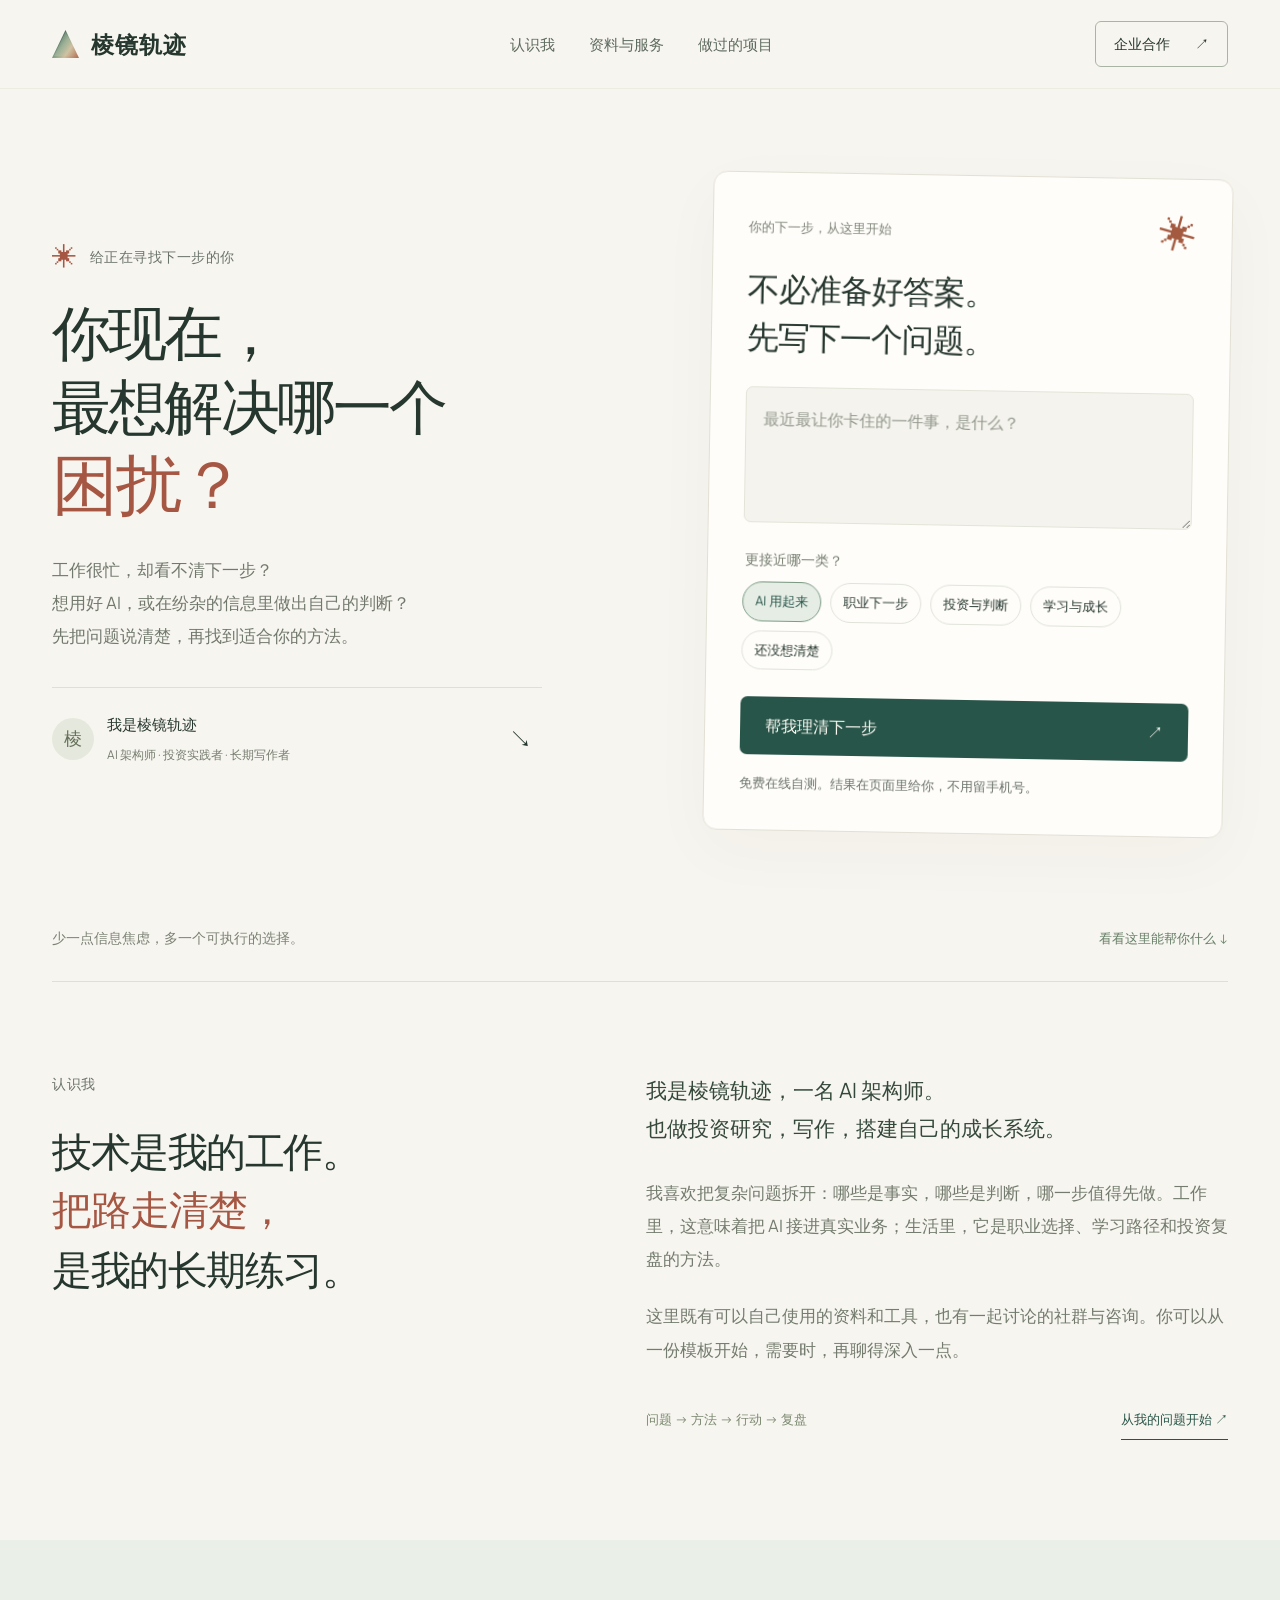
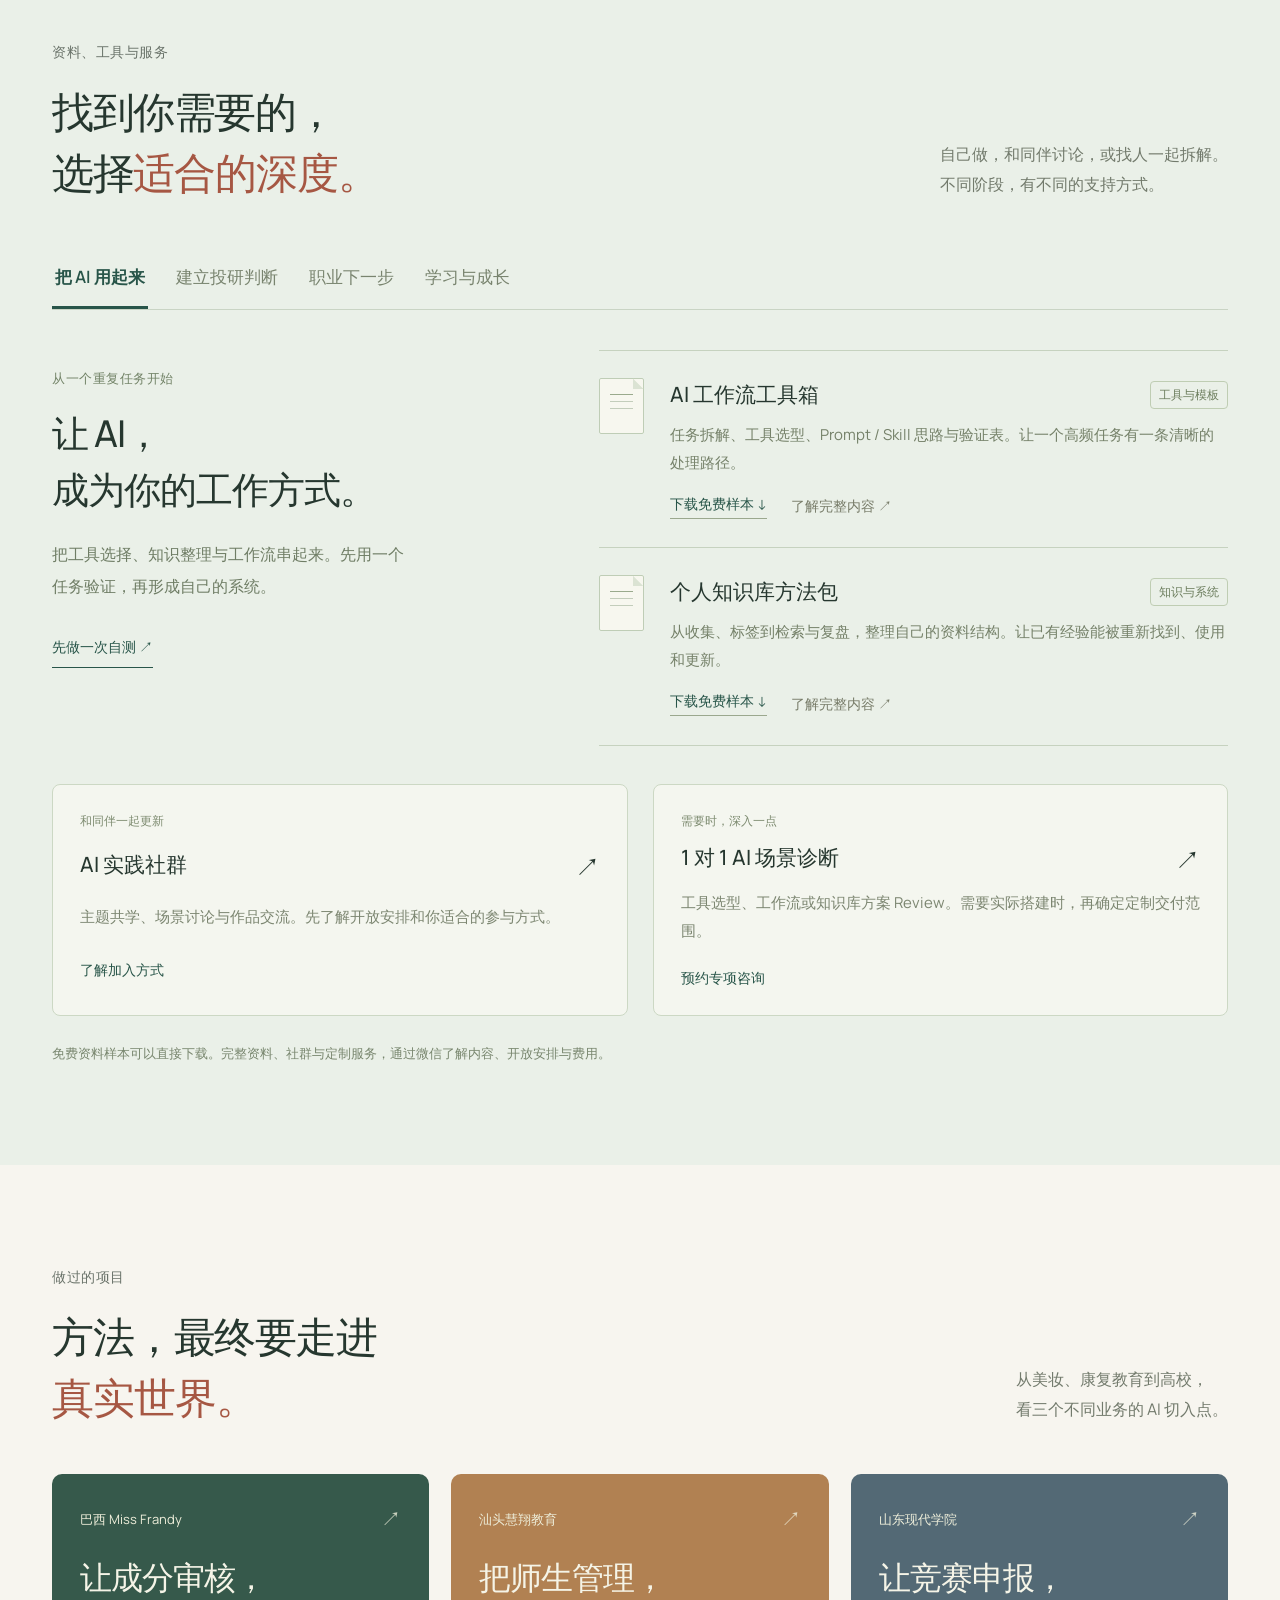
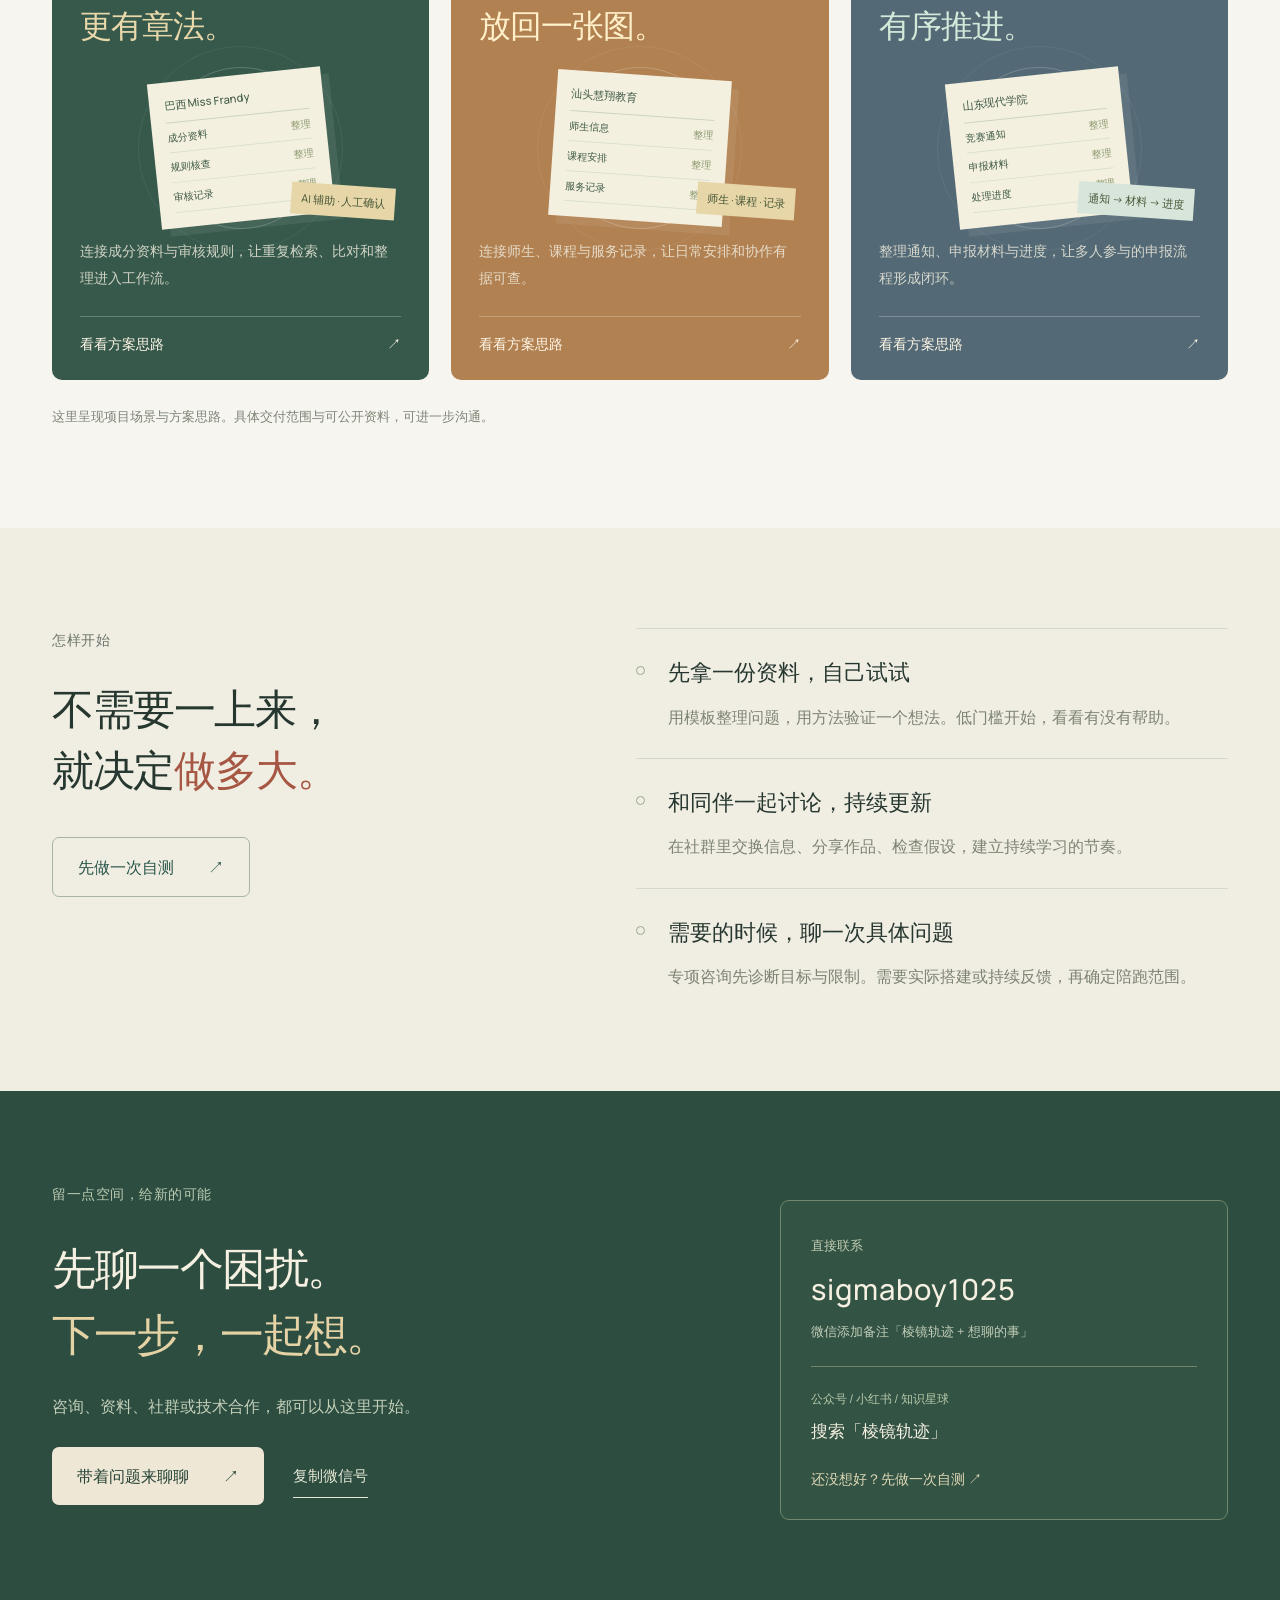
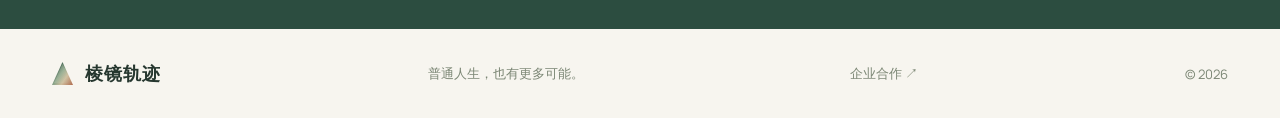
==== commit 561cc881: "Help visitors find their next step through practical products Replace the broad portfolio with a que" ====
--- a/index.html
+++ b/index.html
@@ -1,83 +1,76 @@
 <!doctype html>
 <html lang="zh-CN">
 <head>
-  <meta charset="utf-8" />
-  <meta name="viewport" content="width=device-width, initial-scale=1" />
-  <meta name="description" content="棱镜轨迹：AI 架构师、投资实践者、内容创作者。把普通人的经验、资源与选择，折射成更可执行的路径。" />
-  <meta name="theme-color" content="#ece4d4" />
-  <title>棱镜轨迹 | 折射更多可能</title>
-  <style>
-    @import url('https://fonts.googleapis.com/css2?family=Cormorant+Garamond:wght@500;600;700&family=Noto+Serif+SC:wght@500;700;900&family=Manrope:wght@400;520;650;780&display=swap');
-    :root{
-      --paper:#ece4d4;--paper-soft:#f6efe2;--paper-warm:#dfd2bd;--ink:#17130d;--ink-2:#31281c;--muted:#796b5b;--faint:#a49683;
-      --line:rgba(49,40,28,.16);--veil:rgba(246,239,226,.72);--shadow:0 34px 120px rgba(34,26,16,.16);
-      --r:#c85d4d;--o:#d98a3b;--y:#d7ba54;--g:#7f9965;--c:#5f9aa0;--b:#657fb2;--v:#8b70a8;
-      --serif:"Cormorant Garamond","Noto Serif SC",Songti SC,STSong,serif;--cn:"Noto Serif SC",Songti SC,STSong,serif;--sans:"Manrope","Noto Serif SC",system-ui,sans-serif;
-      --ease:cubic-bezier(.19,1,.22,1)
-    }
-    *{box-sizing:border-box}html{scroll-behavior:smooth}body{margin:0;background:var(--paper);color:var(--ink);font-family:var(--sans);overflow-x:hidden}a{color:inherit}.skip{position:fixed;top:-4rem;left:1rem;z-index:80;background:var(--ink);color:var(--paper);padding:.72rem 1rem;border-radius:999px}.skip:focus{top:1rem}
-    body:before{content:"";position:fixed;inset:0;z-index:-5;pointer-events:none;background:radial-gradient(circle at 7% 12%,rgba(216,138,59,.22),transparent 31rem),radial-gradient(circle at 82% 20%,rgba(101,127,178,.18),transparent 32rem),radial-gradient(circle at 58% 88%,rgba(95,154,160,.16),transparent 34rem),linear-gradient(120deg,rgba(255,250,238,.58),rgba(236,228,212,.82) 48%,rgba(223,210,189,.38))}
-    body:after{content:"";position:fixed;inset:0;z-index:-4;pointer-events:none;opacity:.32;background-image:linear-gradient(rgba(49,40,28,.055) 1px,transparent 1px),linear-gradient(90deg,rgba(49,40,28,.035) 1px,transparent 1px);background-size:100% 42px,42px 100%;mask-image:linear-gradient(to bottom,transparent,black 9%,black 88%,transparent)}
-    .shell{width:min(1120px,calc(100% - 36px));margin:auto}.wide{width:min(1320px,calc(100% - 36px));margin:auto}.nav{position:sticky;top:0;z-index:40;border-bottom:1px solid rgba(49,40,28,.12);background:rgba(236,228,212,.74);backdrop-filter:blur(20px)}.nav-in{height:68px;display:flex;align-items:center;justify-content:space-between}.brand{display:flex;align-items:center;gap:.74rem;text-decoration:none;font-weight:780}.mark{width:31px;height:31px;position:relative;filter:drop-shadow(0 10px 22px rgba(34,26,16,.15))}.mark:before,.mark:after{content:"";position:absolute;inset:0;clip-path:polygon(48% 0,91% 22%,83% 76%,53% 100%,14% 84%,0 33%)}.mark:before{background:conic-gradient(from 230deg,var(--o),var(--y),var(--g),var(--c),var(--b),var(--v),var(--r),var(--o))}.mark:after{inset:5px;background:rgba(246,239,226,.56);clip-path:polygon(46% 3%,76% 23%,57% 44%,34% 31%)}.links{display:flex;gap:3px;align-items:center}.links a{text-decoration:none;color:var(--muted);font-size:.92rem;padding:.58rem .72rem;border-radius:999px}.links a:hover{background:rgba(246,239,226,.62);color:var(--ink)}
-    .hero{padding:clamp(64px,9vw,116px) 0 clamp(58px,8vw,96px)}.hero-grid{display:grid;grid-template-columns:minmax(0,.96fr) minmax(520px,1.04fr);gap:clamp(38px,6vw,88px);align-items:center}.eyebrow{display:flex;align-items:center;gap:.7rem;color:var(--muted);font-size:.94rem}.eyebrow:before{content:"";width:70px;height:7px;border-radius:99px;background:linear-gradient(90deg,var(--r),var(--o),var(--y),var(--g),var(--c),var(--b),var(--v))}.hero h1{font-family:var(--cn);font-weight:900;font-size:clamp(44px,7vw,92px);line-height:1.03;letter-spacing:-.075em;margin:20px 0 22px;max-width:8.2em}.hero h1 span{font-family:var(--serif);font-weight:700;font-style:italic;letter-spacing:-.035em}.lead{font-size:clamp(17px,1.5vw,20px);line-height:1.9;color:var(--ink-2);max-width:680px;margin:0}.lead mark{background:linear-gradient(transparent 54%,rgba(215,186,84,.34) 0);color:var(--ink);padding:0 .08em}.hero-actions{display:flex;gap:12px;flex-wrap:wrap;margin-top:30px}.btn{min-height:45px;display:inline-flex;align-items:center;justify-content:center;text-decoration:none;border-radius:999px;padding:.8rem 1.05rem;border:1px solid var(--line);transition:transform .28s var(--ease),background .28s var(--ease),color .28s var(--ease)}.btn.primary{background:var(--ink);color:var(--paper)}.btn.ghost{background:rgba(246,239,226,.62);color:var(--ink)}.btn:hover,.btn:focus-visible{transform:translateY(-2px);outline:3px solid rgba(216,138,59,.18);outline-offset:3px}.metrics{display:grid;grid-template-columns:repeat(4,1fr);gap:1px;margin-top:34px;border:1px solid var(--line);background:var(--line);border-radius:24px;overflow:hidden}.metric{background:rgba(246,239,226,.62);padding:17px 16px}.metric b{display:block;font-family:var(--serif);font-size:clamp(28px,3.2vw,44px);line-height:.95}.metric span{display:block;color:var(--muted);font-size:.88rem;margin-top:7px;line-height:1.55}
-    .prism-stage{position:relative;min-height:560px;display:grid;place-items:center;isolation:isolate;overflow:visible}.beam-in{position:absolute;left:0;top:48%;width:35%;height:3px;border-radius:999px;background:linear-gradient(90deg,transparent,rgba(23,19,13,.30),rgba(255,250,238,.96));transform:rotate(-5deg);transform-origin:right;box-shadow:0 0 18px rgba(255,250,238,.78)}.beam-in:before{content:"incoming light";position:absolute;left:22%;top:-30px;color:var(--faint);font-size:.72rem;letter-spacing:.12em;text-transform:uppercase}.prism-wrap{position:relative;width:210px;aspect-ratio:1;filter:drop-shadow(0 48px 90px rgba(34,26,16,.18));z-index:4;margin-left:-120px}.facet{position:absolute;inset:0;clip-path:polygon(var(--p));background:linear-gradient(145deg,rgba(255,250,238,.78),var(--fill));box-shadow:inset 0 0 0 1px rgba(255,255,255,.48),inset 18px 24px 60px rgba(255,255,255,.22);transition:transform .7s var(--ease),filter .7s var(--ease)}.facet:hover{transform:translate(var(--move)) scale(1.018);filter:saturate(1.08) contrast(1.02)}.f1{--p:49% 0,76% 18%,55% 40%,34% 29%;--fill:rgba(215,186,84,.50);--move:0 -9px}.f2{--p:76% 18%,99% 47%,62% 52%,55% 40%;--fill:rgba(127,153,101,.43);--move:9px -4px}.f3{--p:99% 47%,78% 88%,62% 52%,62% 52%;--fill:rgba(95,154,160,.40);--move:9px 6px}.f4{--p:78% 88%,48% 100%,47% 62%,62% 52%;--fill:rgba(101,127,178,.40);--move:2px 10px}.f5{--p:48% 100%,13% 82%,34% 57%,47% 62%;--fill:rgba(139,112,168,.39);--move:-6px 8px}.f6{--p:13% 82%,0 35%,34% 29%,34% 57%;--fill:rgba(200,93,77,.36);--move:-10px 1px}.f7{--p:34% 29%,55% 40%,62% 52%,47% 62%,34% 57%;--fill:rgba(217,138,59,.38);--move:0 0}.core{position:absolute;inset:30%;border-radius:50%;background:radial-gradient(circle,rgba(255,250,238,.92),rgba(255,250,238,.12) 64%,transparent);filter:blur(1px)}.rays{position:absolute;left:46%;top:50%;width:54%;height:330px;transform:translateY(-50%);z-index:3}.ray{--rot:0deg;--len:88%;--color:var(--r);position:absolute;left:0;top:50%;width:var(--len);height:28px;border:0;padding:0;background:transparent;cursor:pointer;transform-origin:left center;transform:rotate(var(--rot));outline:none}.ray:before{content:"";position:absolute;left:0;right:0;top:50%;height:8px;border-radius:999px;background:linear-gradient(90deg,var(--color),color-mix(in oklch,var(--color),transparent 62%),transparent);box-shadow:0 0 20px color-mix(in srgb,var(--color),transparent 45%);transform:translateY(-50%);opacity:.78;transition:height .24s var(--ease),opacity .24s var(--ease),filter .24s var(--ease)}.ray span{position:absolute;right:-6px;top:50%;transform:translate(100%,-50%) rotate(calc(var(--rot) * -1));white-space:nowrap;border:1px solid var(--line);background:rgba(246,239,226,.76);backdrop-filter:blur(14px);border-radius:999px;padding:.48rem .68rem;color:var(--ink-2);font-size:.82rem;box-shadow:0 14px 34px rgba(34,26,16,.09);transition:transform .24s var(--ease),background .24s var(--ease),color .24s var(--ease)}.ray:hover:before,.ray:focus-visible:before{height:12px;opacity:1;filter:saturate(1.12)}.ray:hover span,.ray:focus-visible span{background:var(--ink);color:var(--paper);transform:translate(100%,-50%) rotate(calc(var(--rot) * -1)) translateX(5px)}.ray[aria-pressed=true]:before{height:13px;opacity:1}.ray[aria-pressed=true] span{background:var(--ink);color:var(--paper)}.ray:nth-child(1){--rot:-31deg;--len:70%;--color:var(--r)}.ray:nth-child(2){--rot:-21deg;--len:78%;--color:var(--o)}.ray:nth-child(3){--rot:-11deg;--len:86%;--color:var(--y)}.ray:nth-child(4){--rot:0deg;--len:93%;--color:var(--g)}.ray:nth-child(5){--rot:11deg;--len:86%;--color:var(--c)}.ray:nth-child(6){--rot:21deg;--len:78%;--color:var(--b)}.ray:nth-child(7){--rot:31deg;--len:70%;--color:var(--v)}.spectrum-card{position:absolute;left:8%;bottom:0;width:min(360px,92%);border:1px solid var(--line);border-radius:26px;background:rgba(246,239,226,.78);backdrop-filter:blur(16px);padding:18px;box-shadow:0 22px 70px rgba(34,26,16,.11);z-index:5}.spectrum-card small{display:block;color:var(--faint);letter-spacing:.14em;text-transform:uppercase;font-weight:780}.spectrum-card b{display:block;font-family:var(--cn);font-size:1.2rem;margin:6px 0;color:var(--ink)}.spectrum-card span{display:block;color:var(--muted);line-height:1.62;font-size:.94rem}
-    section{padding:clamp(66px,9vw,110px) 0}.section-head{max-width:900px;margin-bottom:34px}.kicker{font-size:.76rem;letter-spacing:.18em;text-transform:uppercase;color:var(--r);font-weight:780}.section-head h2{font-family:var(--cn);font-weight:900;font-size:clamp(30px,4.3vw,58px);line-height:1.12;letter-spacing:-.055em;margin:.42rem 0 0}.identity{display:grid;grid-template-columns:1.02fr .98fr;gap:1px;border:1px solid var(--line);background:var(--line);border-radius:32px;overflow:hidden;box-shadow:var(--shadow)}.identity-main{background:rgba(246,239,226,.66);padding:clamp(28px,5vw,52px)}.identity-main h3{font-family:var(--cn);font-size:clamp(28px,3.8vw,48px);line-height:1.14;letter-spacing:-.05em;margin:0 0 18px}.identity-main p{color:var(--ink-2);line-height:1.9;margin:0}.identity-main strong{font-weight:900;color:var(--ink)}.identity-lines{display:grid;background:rgba(246,239,226,.44)}.identity-line{padding:24px 26px;border-bottom:1px solid var(--line)}.identity-line:last-child{border-bottom:0}.identity-line small{display:block;color:var(--faint);font-weight:780;letter-spacing:.08em;text-transform:uppercase}.identity-line b{display:block;font-family:var(--cn);font-size:1.35rem;margin:7px 0}.identity-line span{color:var(--muted);line-height:1.68}.spectrum-road{margin-top:22px;display:flex;flex-wrap:wrap;gap:9px}.chip{border:1px solid var(--line);background:rgba(255,250,238,.50);border-radius:999px;padding:.62rem .82rem;color:var(--ink-2)}
-    .services{display:grid;grid-template-columns:278px 1fr;gap:26px}.service-nav{position:sticky;top:92px;align-self:start;border-left:1px solid var(--line);padding-left:16px}.service-btn{width:100%;text-align:left;border:0;background:transparent;padding:15px 10px 15px 12px;color:var(--muted);cursor:pointer;position:relative}.service-btn:before{content:"";position:absolute;left:-20px;top:21px;width:9px;height:9px;transform:rotate(45deg);background:transparent;transition:.26s var(--ease)}.service-btn b{display:block;color:var(--ink);font-size:1.02rem}.service-btn span{display:block;margin-top:4px;line-height:1.45}.service-btn[aria-selected=true]:before{background:var(--active)}.service-btn[aria-selected=true] span{color:var(--ink-2)}.service-btn:hover{transform:translateX(3px)}.panel{min-height:560px;border:1px solid var(--line);background:rgba(246,239,226,.58);border-radius:34px;overflow:hidden;box-shadow:var(--shadow)}.panel-top{display:grid;grid-template-columns:1fr 260px;gap:24px;padding:clamp(28px,5vw,44px);background:linear-gradient(135deg,rgba(255,250,238,.82),var(--tint));border-bottom:1px solid var(--line)}.panel-top h3{font-family:var(--cn);font-size:clamp(31px,4.6vw,60px);line-height:1.08;letter-spacing:-.06em;margin:0 0 14px}.panel-top p{margin:0;color:var(--ink-2);line-height:1.86}.spectrum-index{border:1px solid rgba(49,40,28,.14);background:rgba(255,250,238,.42);border-radius:22px;padding:15px}.spectrum-index h4{margin:0 0 12px;font-family:var(--cn)}.bar{display:grid;grid-template-columns:42px 1fr 18px;gap:8px;align-items:center;margin:8px 0;color:var(--muted);font-size:.84rem}.bar i{height:5px;border-radius:999px;background:linear-gradient(90deg,var(--color),transparent);opacity:var(--alpha)}.panel-body{display:grid;grid-template-columns:.82fr 1fr;gap:1px;background:var(--line)}.panel-block{background:rgba(246,239,226,.48);padding:26px}.panel-block h4{font-family:var(--cn);font-size:1.15rem;margin:0 0 14px}.steps{display:grid;gap:13px}.step{display:grid;grid-template-columns:42px 1fr;gap:12px;align-items:start}.step em{font-style:normal;font-family:var(--serif);font-size:1.55rem;line-height:1;color:var(--faint)}.step b{display:block;margin-bottom:5px}.step span{display:block;color:var(--muted);line-height:1.66}.proof-list{display:grid;gap:12px}.proof{padding:14px 0;border-bottom:1px solid var(--line)}.proof:last-child{border-bottom:0}.proof b{display:block}.proof span{display:block;color:var(--muted);line-height:1.65;margin-top:4px}
-    .method-flow{border:1px solid var(--line);border-radius:34px;background:rgba(246,239,226,.58);box-shadow:var(--shadow);overflow:hidden}.method-step{display:grid;grid-template-columns:170px 1fr 230px;gap:26px;align-items:center;padding:28px clamp(24px,4vw,38px);border-bottom:1px solid var(--line)}.method-step:last-child{border-bottom:0}.method-no{font-family:var(--serif);font-size:4.8rem;line-height:.8;color:rgba(49,40,28,.12)}.method-copy h3{font-family:var(--cn);font-size:clamp(24px,2.6vw,34px);letter-spacing:-.035em;margin:0 0 8px}.method-copy p{color:var(--ink-2);line-height:1.76;margin:0}.method-result{justify-self:end;border:1px solid var(--line);background:rgba(255,250,238,.48);border-radius:999px;padding:.72rem .9rem;color:var(--muted);text-align:center}.case-map{border:1px solid var(--line);border-radius:32px;overflow:hidden;background:rgba(246,239,226,.56);box-shadow:var(--shadow)}.case-row{display:grid;grid-template-columns:145px 1fr 220px;gap:24px;align-items:center;padding:22px 26px;border-bottom:1px solid var(--line)}.case-row:last-child{border-bottom:0}.case-row b{font-family:var(--cn);font-size:1.28rem}.case-row span{color:var(--ink-2);line-height:1.72}.case-row em{font-style:normal;color:var(--muted);justify-self:end;border:1px solid var(--line);border-radius:999px;padding:.58rem .8rem;background:rgba(255,250,238,.46)}.connect{padding-bottom:96px}.connect-card{position:relative;overflow:hidden;border-radius:36px;background:var(--ink);color:var(--paper);padding:clamp(30px,6vw,62px);display:grid;grid-template-columns:1fr .72fr;gap:34px;align-items:center;box-shadow:0 34px 110px rgba(23,19,13,.26)}.connect-card:before{content:"";position:absolute;right:-90px;top:-130px;width:440px;height:440px;border-radius:50%;background:conic-gradient(from 230deg,var(--r),var(--o),var(--y),var(--g),var(--c),var(--b),var(--v),var(--r));opacity:.18;filter:blur(4px)}.connect-card h2{font-family:var(--cn);font-size:clamp(32px,5vw,66px);line-height:1.08;letter-spacing:-.06em;margin:0}.connect-card p{color:rgba(236,228,212,.72);line-height:1.82}.wechat{margin-top:18px;font-size:1.15rem}.wechat code{font-family:var(--sans);font-weight:780;color:#f0bd67}.contact-pills{position:relative;z-index:1;display:flex;flex-wrap:wrap;gap:10px}.contact-pills span{border:1px solid rgba(236,228,212,.16);background:rgba(236,228,212,.08);border-radius:999px;padding:.68rem .88rem}footer{border-top:1px solid var(--line);padding:26px 0;color:var(--muted);font-size:.92rem}.reveal{opacity:0;transform:translateY(18px);transition:opacity .72s var(--ease),transform .72s var(--ease)}.reveal.on{opacity:1;transform:none}
-    @media(max-width:1100px){.hero-grid{grid-template-columns:1fr}.prism-stage{min-height:520px}.prism-wrap{margin-left:-180px}.rays{left:42%;width:50%}}
-    @media(max-width:1020px){.identity,.services,.panel-top,.panel-body,.connect-card{grid-template-columns:1fr}.links a{display:none}.service-nav{position:relative;top:auto}.metrics{grid-template-columns:repeat(2,1fr)}.case-row,.method-step{grid-template-columns:1fr}.case-row em,.method-result{justify-self:start}.method-no{font-size:3.4rem}.method-step{gap:12px}.panel{min-height:auto}}
-    @media(max-width:620px){.metrics{grid-template-columns:1fr}.beam-in:before{display:none}.beam-in{left:3%;width:38%}.prism-stage{min-height:470px;place-items:start center;padding-top:44px}.prism-wrap{width:160px;margin-left:-110px}.rays{left:45%;width:44%;height:280px}.ray{height:24px}.ray span{font-size:.74rem;padding:.4rem .56rem}.ray:nth-child(1),.ray:nth-child(7){--len:54%}.ray:nth-child(2),.ray:nth-child(6){--len:62%}.ray:nth-child(3),.ray:nth-child(5){--len:70%}.ray:nth-child(4){--len:76%}.spectrum-card{left:0;right:0;bottom:0;margin:auto}.contact-pills span{width:100%}.hero h1{letter-spacing:-.055em}.metric{padding:14px}}
-    @media(prefers-reduced-motion:reduce){*,*:before,*:after{animation:none!important;transition-duration:.01ms!important;scroll-behavior:auto!important}.reveal{opacity:1;transform:none}}
-  </style>
+  <meta charset="utf-8">
+  <meta name="viewport" content="width=device-width, initial-scale=1">
+  <title>棱镜轨迹｜从你的困扰，找到下一步</title>
+  <meta name="description" content="你现在最想解决哪一个困扰？从在线自测开始，发现适合你的 AI 工具与知识库、职业方法、投研资料与社群，再按需进入专项咨询。">
+  <meta name="theme-color" content="#f7f5ef">
+  <link rel="canonical" href="https://lazygrowth.top/">
+  <meta property="og:title" content="棱镜轨迹｜从你的困扰，找到下一步">
+  <meta property="og:description" content="AI 架构师、投资实践者与长期写作者。资料、工具、社群和咨询，从你现在的问题出发。">
+  <meta property="og:type" content="website">
+  <meta property="og:url" content="https://lazygrowth.top/">
+  <link rel="icon" href="./assets/favicon.svg" type="image/svg+xml">
+  <link rel="stylesheet" href="./assets/site.css">
+  <script src="./assets/site.js" defer></script>
 </head>
-<body>
-  <a class="skip" href="#main">跳到主要内容</a>
-  <nav class="nav"><div class="shell nav-in"><a class="brand" href="#top"><span class="mark" aria-hidden="true"></span><span>棱镜轨迹</span></a><div class="links"><a href="#identity">我是谁</a><a href="#services">服务线</a><a href="#method">方法论</a><a href="#cases">验证路径</a><a href="#connect">联系</a></div></div></nav>
-
-  <header class="hero" id="top"><div class="wide hero-grid"><div>
-    <div class="eyebrow reveal">PRISM OPERATING SYSTEM</div>
-    <h1 class="reveal">把普通人生，折射成 <span>more possible</span>。</h1>
-    <p class="lead reveal">我是棱镜轨迹。把 <mark>AI 架构、商业判断、投资复盘、内容表达</mark> 组合成一套可迁移的系统：帮普通人把选择做清楚，把路径跑扎实，把结果做出来。</p>
-    <div class="hero-actions reveal"><a class="btn primary" href="#services">看可交付服务</a><a class="btn ghost" href="#cases">看验证过的路径</a></div>
-    <div class="metrics reveal" aria-label="关键指标"><div class="metric"><b>AI</b><span>架构与业务落地</span></div><div class="metric"><b>5</b><span>门语言沟通</span></div><div class="metric"><b>50+</b><span>国家足迹与资源</span></div><div class="metric"><b>178%</b><span>2026 上半年实盘收益率</span></div></div>
-  </div><div class="prism-stage reveal" aria-label="可点击七色棱镜分光"><div class="beam-in" aria-hidden="true"></div><div class="rays" role="list" aria-label="点击七色光查看不同内容"><button class="ray" type="button" data-ray="ai" data-target="#services" data-service="ai" aria-pressed="false"><span>AI 落地</span></button><button class="ray" type="button" data-ray="business" data-target="#services" data-service="job" aria-pressed="false"><span>商业判断</span></button><button class="ray" type="button" data-ray="invest" data-target="#services" data-service="invest" aria-pressed="false"><span>投资复盘</span></button><button class="ray" type="button" data-ray="content" data-target="#cases" aria-pressed="false"><span>内容资产</span></button><button class="ray" type="button" data-ray="system" data-target="#method" aria-pressed="false"><span>系统方法</span></button><button class="ray" type="button" data-ray="migration" data-target="#identity" aria-pressed="false"><span>迁移能力</span></button><button class="ray" type="button" data-ray="possibility" data-target="#connect" aria-pressed="false"><span>更多可能</span></button></div><div class="prism-wrap" aria-hidden="true"><span class="facet f1"></span><span class="facet f2"></span><span class="facet f3"></span><span class="facet f4"></span><span class="facet f5"></span><span class="facet f6"></span><span class="facet f7"></span><span class="core"></span></div><div class="spectrum-card" id="spectrumCard" aria-live="polite"><small>click a spectrum</small><b>七色光，七种可迁移能力</b><span>点击任意色带，可以跳到对应内容：AI、商业、投资、内容、系统、迁移和更多可能。</span></div></div></div></header>
-
+<body data-page="personal" data-root="./">
+  <a class="skip" href="#main">跳转到正文</a>
+  <header class="site-header">
+    <div class="container header-inner">
+      <a class="brand" href="./"><span class="brand-mark" aria-hidden="true"></span><span>棱镜轨迹</span></a>
+      <nav class="desktop-nav" aria-label="主导航"><a href="#about">认识我</a><a href="#products">资料与服务</a><a href="#cases">做过的项目</a></nav>
+      <div class="header-actions"><a class="audience-link" href="./enterprise/">企业合作 <span aria-hidden="true">↗</span></a><button class="menu-toggle" type="button" aria-expanded="false" aria-controls="mobile-nav" aria-label="展开导航"><span></span><span></span></button></div>
+    </div>
+    <nav class="mobile-nav container" id="mobile-nav" aria-label="手机导航" hidden><a href="#about">认识我</a><a href="#products">资料与服务</a><a href="#cases">做过的项目</a><a href="./assessment/">在线自测</a></nav>
+  </header>
   <main id="main">
-    <section id="identity"><div class="shell"><div class="section-head reveal"><div><div class="kicker">01 · WHO AM I</div><h2>我是棱镜轨迹：把技术、投资和表达都跑成结果的人。</h2></div></div><div class="identity reveal"><div class="identity-main"><h3>AI 架构师，7 位数年薪守门员，178% 实盘收益投资者，100+ 篇长文创作者。</h3><p>我不是“兴趣很多”的斜杠青年，而是长期训练同一种能力：把复杂问题拆开、建模、验证、复盘，再沉淀成别人也能使用的路径。求职、求学、AI 落地、投研陪跑，底层都一样——<strong>把混乱信息压缩成清晰判断，把不确定选择推进到可执行结果。</strong></p><div class="spectrum-road"><span class="chip">AI 架构与 Agent 流程改造</span><span class="chip">港股 / A 股实盘复盘</span><span class="chip">5 门语言 · 50+ 国家</span><span class="chip">公众号 100+ 篇长文</span></div></div><div class="identity-lines"><div class="identity-line"><small>Role</small><b>AI 架构师</b><span>做企业 AI 落地、流程自动化和可复用系统，不停留在 Demo。</span></div><div class="identity-line"><small>Result</small><b>7 位数年薪守门员</b><span>熟悉简历、面试、岗位匹配和谈薪，把经历翻译成市场认可的胜任力。</span></div><div class="identity-line"><small>Alpha</small><b>2026 上半年实盘收益率 178%</b><span>用港股 / A 股实盘、决策日志和复盘体系训练判断，而不是只讲观点。</span></div><div class="identity-line"><small>Asset</small><b>内容与资源网络</b><span>持续写作、跨语言沟通、跨地区见识，把经验沉淀成长期可调用资产。</span></div></div></div></div></section>
-
-    <section id="services"><div class="shell"><div class="section-head reveal"><div><div class="kicker">02 · SERVICE LINES</div><h2>四条服务线，只解决可以推进的问题。</h2></div></div><div class="services reveal"><aside class="service-nav" role="tablist" aria-label="服务线"><button class="service-btn" role="tab" aria-selected="true" data-key="job" style="--active:var(--o)"><b>01 深度求职</b><span>从经历到 Offer 叙事</span></button><button class="service-btn" role="tab" aria-selected="false" data-key="study" style="--active:var(--g)"><b>02 深度求学</b><span>用项目思维择校</span></button><button class="service-btn" role="tab" aria-selected="false" data-key="ai" style="--active:var(--b)"><b>03 AI 落地</b><span>把流程变成 Agent</span></button><button class="service-btn" role="tab" aria-selected="false" data-key="invest" style="--active:var(--r)"><b>04 投研陪跑</b><span>判断、仓位、复盘</span></button></aside><article class="panel" id="servicePanel" role="tabpanel" tabindex="0"></article></div></div></section>
-
-    <section id="method"><div class="shell"><div class="section-head reveal"><div><div class="kicker">03 · METHOD</div><h2>从混乱到交付，只走三步。</h2></div></div><div class="method-flow reveal"><article class="method-step"><div class="method-no">01</div><div class="method-copy"><h3>诊断：先判断问题值不值得做</h3><p>把目标、资源、约束、风险拆开；先定边界，再定优先级，避免一上来就做无效努力。</p></div><div class="method-result">输出：问题地图</div></article><article class="method-step"><div class="method-no">02</div><div class="method-copy"><h3>重构：把经历、流程、判断翻译成结构</h3><p>用产品化、商业化和系统思维重写路径，让简历、申请、AI 流程或投资框架变得可执行。</p></div><div class="method-result">输出：行动方案</div></article><article class="method-step"><div class="method-no">03</div><div class="method-copy"><h3>陪跑：用反馈把结果推出来</h3><p>交付不是文件结束，而是根据投递、面试、业务使用和市场变化继续修正，直到路径能跑起来。</p></div><div class="method-result">输出：复盘迭代</div></article></div></div></section>
-
-    <section id="cases"><div class="shell"><div class="section-head reveal"><div><div class="kicker">04 · VERIFIED PATHS</div><h2>这些路径，已经跑通过。</h2></div></div><div class="case-map reveal"><div class="case-row"><b>求职</b><span>简历重构、岗位匹配、面试叙事、Offer 决策；重点不是润色，而是把胜任力说清楚。</span><em>路径沉淀</em></div><div class="case-row"><b>求学</b><span>项目筛选、材料主线、风险控制；用“目标—预算—地区—长期发展”做组合判断。</span><em>结构化决策</em></div><div class="case-row"><b>AI</b><span>智能康复中心师生管理系统、巴西药品美妆成分自动审核系统、学生竞赛自动申报管理系统。</span><em>项目落地</em></div><div class="case-row"><b>投资</b><span>2026 上半年实盘收益率 178%，结合港股 / A 股实盘表现、决策日志与复盘体系。</span><em>可复盘结果</em></div><div class="case-row"><b>内容</b><span>公众号 100+ 篇长文，小红书与知识星球持续输出，形成长期可检索的方法论资产。</span><em>内容资产</em></div></div></div></section>
-
-    <section class="connect" id="connect"><div class="shell"><div class="connect-card reveal"><div><div class="kicker">05 · CONNECT</div><h2>如果你也在寻找下一种可能，先带一个具体问题来。</h2><p>求职、求学、AI 落地、投研陪跑、内容合作，都可以从一个真实问题开始。加微信请备注“来源 + 想聊什么”。</p><div class="wechat">微信个人号：<code>sigmaboy1025</code></div></div><div class="contact-pills"><span>微信公众号：棱镜轨迹</span><span>小红书：棱镜轨迹</span><span>知识星球：棱镜轨迹</span><span>内容 / 投研 / 技术 / 供应链合作</span></div></div></div></section>
+    <section class="hero container">
+      <div class="hero-copy">
+        <p class="eyebrow"><span class="little-star" aria-hidden="true">✳</span> 给正在寻找下一步的你</p>
+        <h1>你现在，<br>最想解决哪一个<br><span class="serif-accent">困扰？</span></h1>
+        <p class="hero-description">工作很忙，却看不清下一步？<br>想用好 AI，或在纷杂的信息里做出自己的判断？<br>先把问题说清楚，再找到适合你的方法。</p>
+        <div class="hero-byline"><span class="byline-mark" aria-hidden="true">棱</span><div><b>我是棱镜轨迹</b><span>AI 架构师 · 投资实践者 · 长期写作者</span></div><a href="#about" aria-label="了解棱镜轨迹">↘</a></div>
+      </div>
+      <div class="question-card">
+        <div class="question-card-top"><span>你的下一步，从这里开始</span><span class="hand-star" aria-hidden="true">✳</span></div>
+        <h2>不必准备好答案。<br>先写下一个问题。</h2>
+        <form id="hero-form">
+          <label for="hero-problem" class="sr-only">你现在最大的困扰</label>
+          <textarea id="hero-problem" name="problem" required maxlength="1200" placeholder="最近最让你卡住的一件事，是什么？"></textarea>
+          <fieldset class="topic-fieldset"><legend>更接近哪一类？</legend><div class="topic-pills">
+            <label><input type="radio" name="topic" value="ai" checked><span>AI 用起来</span></label>
+            <label><input type="radio" name="topic" value="career"><span>职业下一步</span></label>
+            <label><input type="radio" name="topic" value="invest"><span>投资与判断</span></label>
+            <label><input type="radio" name="topic" value="growth"><span>学习与成长</span></label>
+            <label><input type="radio" name="topic" value="unsure"><span>还没想清楚</span></label>
+          </div></fieldset>
+          <button type="submit" class="button primary full-width">帮我理清下一步 <span aria-hidden="true">↗</span></button>
+          <p class="form-note">免费在线自测。结果在页面里给你，不用留手机号。</p>
+        </form>
+      </div>
+    </section>
+    <div class="intro-strip container"><span>少一点信息焦虑，多一个可执行的选择。</span><a href="#products">看看这里能帮你什么 <span aria-hidden="true">↓</span></a></div>
+    <section class="about-section section" id="about"><div class="container about-grid"><div><p class="eyebrow">认识我</p><h2>技术是我的工作。<br><span class="serif-accent">把路走清楚，</span><br>是我的长期练习。</h2></div><div class="about-copy"><p class="large-copy">我是棱镜轨迹，一名 AI 架构师。<br>也做投资研究，写作，搭建自己的成长系统。</p><p>我喜欢把复杂问题拆开：哪些是事实，哪些是判断，哪一步值得先做。工作里，这意味着把 AI 接进真实业务；生活里，它是职业选择、学习路径和投资复盘的方法。</p><p>这里既有可以自己使用的资料和工具，也有一起讨论的社群与咨询。你可以从一份模板开始，需要时，再聊得深入一点。</p><div class="about-footer"><span>问题 → 方法 → 行动 → 复盘</span><a class="underlined-link" href="./assessment/">从我的问题开始 ↗</a></div></div></div></section>
+    <section class="section products-section" id="products">
+      <div class="container">
+        <div class="section-heading"><div><p class="eyebrow">资料、工具与服务</p><h2>找到你需要的，<br>选择<span class="serif-accent">适合的深度。</span></h2></div><p>自己做，和同伴讨论，或找人一起拆解。<br>不同阶段，有不同的支持方式。</p></div>
+        <div class="product-tabs" role="tablist" aria-label="选择产品方向">
+          <button id="tab-ai" role="tab" aria-selected="true" aria-controls="product-panel" data-product="ai">把 AI 用起来</button>
+          <button id="tab-invest" role="tab" aria-selected="false" aria-controls="product-panel" tabindex="-1" data-product="invest">建立投研判断</button>
+          <button id="tab-career" role="tab" aria-selected="false" aria-controls="product-panel" tabindex="-1" data-product="career">职业下一步</button>
+          <button id="tab-growth" role="tab" aria-selected="false" aria-controls="product-panel" tabindex="-1" data-product="growth">学习与成长</button>
+        </div>
+        <div id="product-panel" class="product-panel" role="tabpanel" aria-labelledby="tab-ai"></div>
+        <p class="product-note">免费资料样本可以直接下载。完整资料、社群与定制服务，通过微信了解内容、开放安排与费用。</p>
+      </div>
+    </section>
+    <section class="section cases-section" id="cases"><div class="container"><div class="section-heading"><div><p class="eyebrow">做过的项目</p><h2>方法，最终要走进<br><span class="serif-accent">真实世界。</span></h2></div><p>从美妆、康复教育到高校，<br>看三个不同业务的 AI 切入点。</p></div><div class="case-grid" data-case-grid></div><p class="case-footnote">这里呈现项目场景与方案思路。具体交付范围与可公开资料，可进一步沟通。</p></div></section>
+    <section class="section choose-section"><div class="container choose-grid"><div><p class="eyebrow">怎样开始</p><h2>不需要一上来，<br>就决定<span class="serif-accent">做多大。</span></h2><a class="button secondary" href="./assessment/">先做一次自测 <span aria-hidden="true">↗</span></a></div><div class="choose-list"><article><span class="choose-dot"></span><div><h3>先拿一份资料，自己试试</h3><p>用模板整理问题，用方法验证一个想法。低门槛开始，看看有没有帮助。</p></div></article><article><span class="choose-dot"></span><div><h3>和同伴一起讨论，持续更新</h3><p>在社群里交换信息、分享作品、检查假设，建立持续学习的节奏。</p></div></article><article><span class="choose-dot"></span><div><h3>需要的时候，聊一次具体问题</h3><p>专项咨询先诊断目标与限制。需要实际搭建或持续反馈，再确定陪跑范围。</p></div></article></div></div></section>
+    <section class="connect-section" id="connect"><div class="container connect-grid"><div><p class="eyebrow">留一点空间，给新的可能</p><h2>先聊一个困扰。<br><span class="serif-accent">下一步，一起想。</span></h2><p>咨询、资料、社群或技术合作，都可以从这里开始。</p><div class="button-row"><button type="button" class="button cream-button" data-consult="">带着问题来聊聊 <span aria-hidden="true">↗</span></button><button type="button" class="underlined-link" data-copy-wechat>复制微信号</button></div><p class="copy-status" data-copy-status role="status"></p></div><div class="contact-card"><span>直接联系</span><strong>sigmaboy1025</strong><p>微信添加备注「棱镜轨迹 + 想聊的事」</p><div class="contact-social"><span>公众号 / 小红书 / 知识星球</span><b>搜索「棱镜轨迹」</b></div><a href="./assessment/">还没想好？先做一次自测 ↗</a></div></div></section>
   </main>
-  <footer><div class="shell">© 2026 棱镜轨迹 · 普通人生也可以折射出更多可能。</div></footer>
-
-  <script>
-    const spectrum=[['AI','var(--r)'],['商业','var(--o)'],['投资','var(--y)'],['内容','var(--g)'],['系统','var(--c)'],['迁移','var(--b)'],['可能性','var(--v)']];
-    const rayCopy={
-      ai:['AI 落地','把重复审核、检索、填报、管理流程，改造成能进入业务链路的 Agent 或系统。'],
-      business:['商业判断','从岗位、项目、供应链、商业模式里拆关键变量，减少凭感觉做选择。'],
-      invest:['投资复盘','用实盘结果、仓位纪律和决策日志训练判断，不用情绪替代框架。'],
-      content:['内容资产','100+ 篇长文持续沉淀，把经验变成可检索、可复用、可传播的方法论。'],
-      system:['系统方法','诊断、重构、陪跑三步，把混乱问题推进到清晰交付。'],
-      migration:['迁移能力','从农村首代到 AI、投资、内容多线并行，核心是把能力迁移到新场景。'],
-      possibility:['更多可能','人生不是单一路径。把技术、资本、表达和资源组合起来，普通人也能多一种选择。']
-    };
-    const services={
-      job:{tint:'rgba(217,138,59,.19)',weights:[.42,.78,.24,.56,.74,.66,.48],title:'深度求职 · 把经历重构成胜任力',desc:'适合简历散、面试弱、转型难、想进入大厂/外企/AI 方向的人。交付重点不是“包装”，而是重新定义你能解决什么问题。',fit:['卡在简历筛选或面试表达','想转大厂、外企或 AI 相关方向','需要有策略的内推与谈薪准备'],steps:[['拆经历','把项目、实习、工作经历拆成问题、动作、结果。'],['重叙事','用岗位语言重写简历、项目和面试故事线。'],['陪迭代','根据投递和面试反馈，持续修正版本与策略。']],proof:[['躺平求职案例库','覆盖简历、面试、谈薪全链路。'],['岗位差距拆解','把 JD 要求翻译成候选人可补齐动作。'],['Reference 与过程复盘','沉淀可追踪的求职策略，而不是一次性文档。']]},
-      study:{tint:'rgba(127,153,101,.18)',weights:[.32,.58,.28,.70,.68,.72,.54],title:'深度求学 · 用项目思维选择学校',desc:'适合不知道怎么选校、怕踩坑、预算与地区约束复杂的人。交付重点是做组合决策，而不是迷信排名。',fit:['本科/硕士申请路径不清晰','想转专业、就业、移民或拓展资源','需要平衡预算、地区和长期发展'],steps:[['定目标','先明确申请目的：就业、转专业、资源、身份或长期发展。'],['配项目','结合背景、预算、地区、风险，筛出冲稳保组合。'],['讲主线','把个人经历转成申请材料里的清晰叙事。']],proof:[['躺平求学方法','从项目视角拆学校，而不是只看榜单。'],['材料主线重构','让背景、动机、经历互相支撑。'],['风险控制清单','把不确定性前置，而不是录取后再后悔。']]},
-      ai:{tint:'rgba(101,127,178,.18)',weights:[.98,.76,.20,.46,.92,.76,.58],title:'AI 落地 · 把重复流程变成系统',desc:'适合有流程痛点、数据/文档/审核/运营重复劳动多的团队。交付重点是进入业务流程，而不是停留在炫技 Demo。',fit:['团队有大量重复审核、填报、检索或整理','想用 Agent 提效但不知道先做哪里','需要从原型走到可用流程'],steps:[['找瓶颈','定位最耗人、最易错、最能量化收益的节点。'],['搭原型','用 Agent、审核系统、管理系统快速验证。'],['进流程','接入日常工作链路，形成可维护交付。']],proof:[['智能康复中心师生管理系统','把管理流程结构化、系统化。'],['巴西药品美妆成分自动审核','把高重复审核任务自动化。'],['学生竞赛自动申报管理','降低申报与管理的人力成本。']]},
-      invest:{tint:'rgba(200,93,77,.17)',weights:[.46,.62,.98,.48,.82,.72,.56],title:'投研陪跑 · 让判断可以复盘',desc:'适合想建立投资框架、减少情绪交易、理解 AI/半导体/硬科技机会的人。交付重点不是荐股，而是训练决策系统。',fit:['想建立自己的选股与仓位框架','关注 AI、存储、半导体、硬科技等方向','需要把买卖点、风险和复盘写清楚'],steps:[['建框架','拆产业势、资金势、走势势。'],['建纪律','明确买入、加仓、止盈、止损条件。'],['建复盘','记录信息源、关键变量和风险假设。']],proof:[['2026 上半年实盘收益率 178%','用实盘结果反推框架有效性。'],['港股 / A 股 Top 梯队表现','跨市场验证判断能力。'],['决策日志与复盘体系','让每次对错都能沉淀成下一次判断。']]}
-    };
-    const panel=document.querySelector('#servicePanel');const buttons=[...document.querySelectorAll('.service-btn')];const rayButtons=[...document.querySelectorAll('.ray')];const spectrumCard=document.querySelector('#spectrumCard');
-    function indexHtml(weights){return `<div class="spectrum-index"><h4>七色能力权重</h4>${spectrum.map((s,i)=>`<div class="bar"><span>${s[0]}</span><i style="--color:${s[1]};--alpha:${weights[i]};width:${Math.round(weights[i]*100)}%"></i><span>${i>4?'∞':''}</span></div>`).join('')}</div>`}
-    function render(key){const s=services[key];panel.style.setProperty('--tint',s.tint);panel.innerHTML=`<div class="panel-top"><div><h3>${s.title}</h3><p>${s.desc}</p></div>${indexHtml(s.weights)}</div><div class="panel-body"><div class="panel-block"><h4>适合谁</h4><div class="proof-list">${s.fit.map(x=>`<div class="proof"><b>${x}</b></div>`).join('')}</div></div><div class="panel-block"><h4>怎么推进</h4><div class="steps">${s.steps.map((x,i)=>`<div class="step"><em>0${i+1}</em><div><b>${x[0]}</b><span>${x[1]}</span></div></div>`).join('')}</div><h4 style="margin-top:24px">凭什么信</h4><div class="proof-list">${s.proof.map(x=>`<div class="proof"><b>${x[0]}</b><span>${x[1]}</span></div>`).join('')}</div></div></div>`;buttons.forEach(b=>b.setAttribute('aria-selected',String(b.dataset.key===key)))}
-    buttons.forEach(b=>b.addEventListener('click',()=>render(b.dataset.key)));render('job');
-    rayButtons.forEach((ray,index)=>ray.addEventListener('click',()=>{const copy=rayCopy[ray.dataset.ray];spectrumCard.innerHTML=`<small>spectrum 0${index+1}</small><b>${copy[0]}</b><span>${copy[1]}</span>`;rayButtons.forEach(r=>r.setAttribute('aria-pressed','false'));ray.setAttribute('aria-pressed','true');if(ray.dataset.service){render(ray.dataset.service)}document.querySelector(ray.dataset.target).scrollIntoView({behavior:'smooth',block:'start'})}));
-    const io=new IntersectionObserver(entries=>entries.forEach(e=>{if(e.isIntersecting){e.target.classList.add('on');io.unobserve(e.target)}}),{threshold:.12});document.querySelectorAll('.reveal').forEach(el=>io.observe(el));
-  </script>
+  <footer class="site-footer"><div class="container footer-inner"><a class="brand" href="./"><span class="brand-mark" aria-hidden="true"></span><span>棱镜轨迹</span></a><span>普通人生，也有更多可能。</span><a href="./enterprise/">企业合作 ↗</a><span>© <span data-year>2026</span></span></div></footer>
+  <noscript><p class="noscript-note">开启 JavaScript 可使用在线自测与产品浏览。你也可以直接添加微信 sigmaboy1025 咨询。</p></noscript>
 </body>
 </html>
--- a/assets/site.css
+++ b/assets/site.css
@@ -0,0 +1,19 @@
+@font-face{font-family:Manrope;src:url("./manrope-regular.ttf") format("truetype");font-weight:400;font-display:swap}
+@font-face{font-family:Manrope;src:url("./manrope-medium.ttf") format("truetype");font-weight:500;font-display:swap}
+@font-face{font-family:Manrope;src:url("./manrope-semibold.ttf") format("truetype");font-weight:600;font-display:swap}
+:root{--paper:#f7f5ef;--ink:#26372f;--muted:#6b746b;--green:#285549;--green-pale:#e5ece5;--rose:#a65743;--sand:#e9e2d4;--line:#dedfd5;--sans:"Manrope","PingFang SC","Microsoft YaHei",sans-serif;--serif:"Songti SC","STSong","Iowan Old Style",Georgia,serif;--ease:cubic-bezier(.2,.7,.2,1)}
+*{box-sizing:border-box}html{scroll-behavior:smooth;scroll-padding-top:100px}body{margin:0;background:var(--paper);color:var(--ink);font-family:var(--sans);font-size:18px;-webkit-font-smoothing:antialiased}body:has(dialog[open]){overflow:hidden}a{color:inherit;text-decoration:none}button,input,select,textarea{font:inherit}button{cursor:pointer;color:inherit}button,a{touch-action:manipulation}button{border:0}button:disabled{cursor:default}button,a,input,select,textarea{-webkit-tap-highlight-color:transparent}a:focus-visible,button:focus-visible,input:focus-visible,select:focus-visible,textarea:focus-visible{outline:3px solid #c68966;outline-offset:5px}[hidden]{display:none!important}h1,h2,h3,p{margin-top:0}p{line-height:1.9}h1,h2,h3{font-weight:500}ul,ol{margin:0;padding:0}fieldset{margin:0;padding:0;border:0}textarea{resize:vertical}::selection{background:#e3c8b7;color:#26372f}.container{width:min(1240px,calc(100% - 104px));margin-inline:auto}.skip{position:fixed;top:-100px;left:20px;z-index:100;padding:14px 22px;background:var(--green);color:white}.skip:focus{top:15px}.sr-only{position:absolute;width:1px;height:1px;padding:0;margin:-1px;overflow:hidden;clip:rect(0,0,0,0);white-space:nowrap;border:0}.serif-accent{font-family:var(--serif);font-weight:500;color:var(--rose);letter-spacing:-2px}.eyebrow{display:flex;gap:12px;align-items:center;font-size:14px;color:var(--muted);line-height:1.7;margin-bottom:26px;letter-spacing:.5px}.little-star{font-size:25px;color:var(--rose);line-height:1}.button{display:inline-flex;align-items:center;justify-content:space-between;gap:34px;padding:17px 25px;min-height:57px;font-size:16px;font-weight:500;line-height:1.5;border-radius:7px;transition:background .2s,transform .2s}.button:hover{transform:translateY(-2px)}.primary{background:var(--green);color:#fffef8}.primary:hover{background:#1b4439}.secondary{background:transparent;border:1px solid #a6b5a5;color:var(--green)}.secondary:hover{background:var(--green-pale)}.cream-button{background:#efe7d5;color:#254336}.cream-button:hover{background:#f9f2e4}.full-width{width:100%}.underlined-link{display:inline-flex;align-items:center;gap:14px;background:none;padding:8px 0;border-bottom:1px solid currentColor;color:var(--green);font-size:15px;text-align:left;line-height:1.8}.button-row{display:flex;align-items:center;flex-wrap:wrap;gap:29px}.form-note{font-size:13px;line-height:1.8;color:var(--muted);margin:17px 0 0}
+.site-header{position:sticky;top:0;z-index:50;background:#f7f5eff5;border-bottom:1px solid #dce0d475;backdrop-filter:blur(14px)}.header-inner{height:88px;display:flex;justify-content:space-between;align-items:center;gap:24px}.brand{display:flex;align-items:center;gap:12px;flex-shrink:0;font-size:23px;font-weight:600;letter-spacing:1px}.brand-mark{display:block;position:relative;width:27px;height:28px;clip-path:polygon(50% 0,100% 100%,0 100%);background:linear-gradient(125deg,#25483a 20%,#8ca58a 46%,#cfbe9e 67%,#af6b4e)}.brand-mark:after{content:"";position:absolute;inset:2px;clip-path:polygon(50% 0,100% 100%,0 100%);background:linear-gradient(120deg,#d4dfc560,#26453800)}.desktop-nav{display:flex;gap:34px;font-size:15px;color:#5e6b5f}.desktop-nav a:hover,.mobile-nav a:hover{color:var(--rose)}.header-actions{display:flex;align-items:center;gap:15px}.audience-link{display:flex;gap:25px;align-items:center;font-size:14px;border:1px solid #a9b4a4;padding:12px 18px;border-radius:6px;transition:background .2s}.audience-link:hover{background:#e8eade}.menu-toggle{display:none;background:none;width:34px;height:38px;padding:6px}.menu-toggle span{height:1px;background:var(--ink);display:block;margin:7px 0;transition:transform .2s}.menu-toggle[aria-expanded=true] span:first-child{transform:translateY(4px) rotate(45deg)}.menu-toggle[aria-expanded=true] span:last-child{transform:translateY(-4px) rotate(-45deg)}.mobile-nav{display:flex;gap:20px;flex-wrap:wrap;padding:12px 0 25px;font-size:15px}
+.hero{display:grid;grid-template-columns:1.1fr 1fr;gap:85px;align-items:center;padding-block:86px 68px}.hero-copy{animation:enter .65s var(--ease) both}.hero h1{font-size:clamp(48px,4.6vw,70px);line-height:1.26;letter-spacing:-2.8px;margin-bottom:26px}.hero h1 .serif-accent{font-size:1.12em}.hero-description{font-size:17px;line-height:1.95;color:#71796d;margin-bottom:35px}.hero-byline{display:flex;align-items:center;gap:13px;border-top:1px solid var(--line);padding-top:24px;max-width:490px}.byline-mark{width:42px;height:42px;display:grid;place-items:center;background:#e5e8dc;border-radius:50%;color:#64705a;font-size:18px;font-family:var(--serif)}.hero-byline b{display:block;font-size:15px;font-weight:500;margin-bottom:5px}.hero-byline span:not(.byline-mark){font-size:12px;color:#767e70}.hero-byline a{font-size:23px;margin-left:auto;padding:10px}.question-card{position:relative;padding:35px;background:#fffdfa;border:1px solid #e2e0d4;border-radius:14px;box-shadow:0 20px 65px #38412908;transform:rotate(1deg);animation:card-enter .8s .12s var(--ease) both}.question-card-top{display:flex;align-items:center;justify-content:space-between;gap:20px;font-size:13px;color:#7c8275;margin-bottom:20px}.hand-star{font-size:38px;color:#a45a3f;transform:rotate(15deg);line-height:1}.question-card h2{font-family:var(--serif);font-size:32px;line-height:1.5;letter-spacing:-1px;margin-bottom:25px}.question-card textarea{width:100%;min-height:136px;background:#f4f3ed;border:1px solid #e3e4d8;border-radius:7px;padding:17px;font-size:16px;line-height:1.8;color:var(--ink);margin-bottom:22px}.question-card textarea::placeholder{color:#92988c}.topic-fieldset legend{font-size:14px;color:#767f70;margin-bottom:12px}.topic-pills{display:flex;flex-wrap:wrap;gap:9px;margin-bottom:27px}.topic-pills label{position:relative;cursor:pointer}.topic-pills input{position:absolute;opacity:0;width:1px;height:1px}.topic-pills span{display:block;padding:9px 12px;font-size:13px;border:1px solid #dfe3d8;border-radius:24px;line-height:1.5;transition:background .2s}.topic-pills input:checked+span{background:#e5ede5;border-color:#7d9b84;color:#285549}.topic-pills input:focus-visible+span{outline:3px solid #bd845d;outline-offset:3px}.intro-strip{padding:26px 0 33px;border-bottom:1px solid var(--line);display:flex;justify-content:space-between;align-items:center;gap:28px;font-size:14px;color:#7b8375}.intro-strip a{color:#667f67;font-size:13px}
+.section{padding-block:100px}.section h2{font-size:clamp(35px,3.3vw,48px);line-height:1.45;letter-spacing:-1.5px;margin-bottom:0}.section h2 .serif-accent{letter-spacing:-1px}.section-heading{display:flex;justify-content:space-between;align-items:flex-end;gap:45px;margin-bottom:45px}.section-heading .eyebrow{font-size:14px;margin-bottom:17px}.section-heading>p{font-size:16px;color:#727a6c;line-height:1.9;margin-bottom:5px}.about-grid{display:grid;grid-template-columns:1fr 1.18fr;gap:100px}.about-section{padding-block:90px 100px}.about-section h2{font-size:40px}.about-copy>p{font-size:17px;color:#737c6e;line-height:1.95;margin-bottom:24px}.about-copy .large-copy{font-size:21px;line-height:1.8;color:#35493b;margin-bottom:28px}.about-footer{display:flex;justify-content:space-between;gap:20px;align-items:center;padding-top:10px;font-size:13px;color:#7b8971}.about-footer a{font-size:13px}.products-section{background:#eaf0e8}.products-section .section-heading>p{font-size:16px}.product-tabs{display:flex;gap:25px;border-bottom:1px solid #c9d4c4;margin-bottom:40px;overflow-x:auto}.product-tabs button{flex-shrink:0;background:transparent;color:#79846f;font-size:17px;padding:16px 3px 20px;position:relative}.product-tabs button[aria-selected=true]{color:var(--green);font-weight:600}.product-tabs button[aria-selected=true]:after{content:"";position:absolute;height:3px;background:var(--green);left:0;right:0;bottom:0}.product-tabs button:focus-visible{outline-offset:-3px}.product-feature{display:grid;grid-template-columns:1fr 1.32fr;gap:70px;margin-bottom:38px}.product-feature-copy{padding:14px 0;min-width:0}.product-feature-copy>span{font-size:13px;letter-spacing:.5px;color:#728367}.product-feature-copy h3{font-size:37px;line-height:1.5;margin-block:18px 22px;font-weight:500;letter-spacing:-1px}.product-feature-copy p{font-size:16px;line-height:1.95;color:#6f7d65;margin-bottom:24px;max-width:360px}.product-feature-copy a{font-size:14px}.product-materials{border-top:1px solid #c6d2bf}.material-row{display:grid;grid-template-columns:52px 1fr;gap:19px;padding:27px 0;border-bottom:1px solid #c6d2bf}.material-icon{width:45px;height:56px;background:#f7f7ef;border:1px solid #bfcdb6;position:relative;border-radius:2px}.material-icon:before{content:"";position:absolute;left:10px;right:10px;top:15px;height:1px;background:#9aaa8d;box-shadow:0 7px 0 #c3cdbb,0 14px 0 #c3cdbb}.material-icon:after{content:"";position:absolute;right:-1px;top:-1px;width:11px;height:11px;background:#dbe3d3;clip-path:polygon(0 0,100% 100%,0 100%)}.material-title{display:flex;justify-content:space-between;align-items:center;gap:20px;margin-bottom:9px}.material-title h4{font-size:21px;font-weight:500;margin:0;line-height:1.6}.material-title>span{font-size:12px;white-space:nowrap;color:#6d7e5e;padding:4px 8px;border:1px solid #bfcdb3;border-radius:4px}.material-row p{font-size:15px;line-height:1.85;color:#758169;margin-bottom:16px}.material-actions{display:flex;gap:24px;flex-wrap:wrap;align-items:center;font-size:14px}.material-actions>a{color:var(--green);border-bottom:1px solid #9ba88e;padding-bottom:4px}.material-actions>button{color:#777b68;background:none;font-size:14px;padding:4px 0}.product-support{display:grid;grid-template-columns:1fr 1fr;gap:25px}.support-tile{display:grid;grid-template-columns:1fr auto;gap:12px 20px;padding:27px;background:#f4f6ef;border:1px solid #ccd8c4;border-radius:8px}.support-tile .support-label{grid-column:1/-1;font-size:12px;color:#7d8b70}.support-tile h4{font-size:21px;line-height:1.5;font-weight:500;margin:0}.support-tile p{grid-column:1/-1;font-size:15px;color:#7c8671;line-height:1.9;margin:0}.support-tile button{background:none;padding:0;font-size:25px;align-self:start}.support-tile .support-link{grid-column:1/-1;justify-self:start;font-size:14px;color:var(--green);padding:10px 0 0}.product-note{font-size:13px;color:#78866e;line-height:1.9;margin-top:25px;margin-bottom:0}
+.cases-section{background:#f7f5ef}.case-grid{display:grid;grid-template-columns:repeat(3,1fr);gap:22px}.case-card{display:flex;flex-direction:column;min-width:0;border-radius:10px;overflow:hidden;padding:31px 28px 26px;position:relative;min-height:457px;color:#f5f4e7}.case-beauty{background:#36594b}.case-education{background:#b18152}.case-campus{background:#536975}.case-header{display:flex;justify-content:space-between;align-items:center;gap:12px;font-size:13px;color:#eeeeda;margin-bottom:21px}.case-header>span:last-child{font-size:20px;opacity:.8}.case-card h3{font-family:var(--serif);font-size:32px;line-height:1.5;font-weight:500;letter-spacing:-1px;margin-bottom:16px}.case-card h3 em{font-style:normal;color:#e8d8aa}.case-education h3 em{color:#fff0c9}.case-campus h3 em{color:#d2e8d9}.case-visual{height:144px;position:relative;display:flex;align-items:center;justify-content:center;margin:10px 0 18px;isolation:isolate}.case-visual:before{content:"";position:absolute;width:160px;height:160px;border-radius:50%;border:1px solid #fff3;z-index:-1}.case-visual:after{content:"";position:absolute;width:203px;height:203px;border-radius:50%;border:1px solid #fff1;z-index:-1}.case-mini-sheet{width:174px;background:#f4f0df;color:#3d5845;padding:15px;transform:rotate(-6deg);box-shadow:8px 8px 0 #ffffff12}.case-mini-sheet strong{font-size:11px;font-weight:500;display:block;border-bottom:1px solid #cdd4c0;padding-bottom:9px}.case-mini-sheet div{display:flex;justify-content:space-between;gap:10px;padding:7px 0;font-size:10px;border-bottom:1px solid #dce0d0}.case-mini-sheet i{font-style:normal;color:#8b986f}.case-mini-label{position:absolute;bottom:3px;right:6px;background:#e6d6a8;color:#485736;padding:8px 10px;font-size:11px;transform:rotate(4deg)}.case-education .case-mini-sheet{transform:rotate(4deg)}.case-campus .case-mini-label{background:#d7e5db}.case-card>p{font-size:14px;line-height:1.9;color:#f1eddfd4;margin-bottom:24px}.case-button{margin-top:auto;display:flex;justify-content:space-between;align-items:center;gap:17px;padding:16px 0 0;border-top:1px solid #ffffff3f;background:none;color:#fff7e7;font-size:14px;text-align:left;line-height:1.5}.case-button:hover{color:#ffe5b1}.case-footnote{font-size:13px;color:#7d8576;line-height:1.9;margin-top:24px;margin-bottom:0}.choose-section{background:#f0ede3}.choose-grid{display:grid;grid-template-columns:1fr 1.2fr;gap:90px}.choose-grid>div:first-child .button{margin-top:35px}.choose-list article{display:flex;gap:23px;border-top:1px solid #d5d9c9;padding:26px 0}.choose-list article:last-child{padding-bottom:0}.choose-dot{width:9px;height:9px;flex-shrink:0;border-radius:50%;border:1px solid #9aa98a;margin-top:11px}.choose-list h3{font-size:22px;line-height:1.6;margin-bottom:11px}.choose-list p{font-size:16px;line-height:1.9;color:#7d8474;margin-bottom:0}
+.connect-section{padding-block:90px;background:#2c4d40;color:#f5f0e1}.connect-grid{display:grid;grid-template-columns:1.4fr 1fr;gap:100px;align-items:center}.connect-section .eyebrow{color:#bbcbb1;font-size:14px}.connect-section h2{font-size:44px;line-height:1.5;letter-spacing:-1.5px;margin-bottom:22px}.connect-section .serif-accent{color:#e5d2a5}.connect-section p{font-size:16px;color:#c3cfb9;line-height:1.9;margin-bottom:26px}.connect-section .underlined-link{color:#e6e8d5;font-size:15px}.copy-status{font-size:13px!important;min-height:21px;margin:13px 0 0!important}.contact-card{padding:30px;border:1px solid #73886c;background:#335344;border-radius:9px}.contact-card>span{font-size:13px;color:#c2cdb2}.contact-card>strong{display:block;font-size:29px;font-weight:500;letter-spacing:1px;margin-block:14px 10px;color:#f5f0e1}.contact-card p{font-size:13px;line-height:1.9;margin-bottom:0}.contact-social{border-top:1px solid #718467;margin-top:23px;padding-top:23px}.contact-social>span{font-size:12px;display:block;margin-bottom:11px;color:#b6c8aa}.contact-social b{font-size:17px;display:block;font-weight:400}.contact-card>a{display:block;font-size:14px;color:#e0d9b6;margin-top:26px}.site-footer{padding-block:32px;background:var(--paper);font-size:13px;color:#7c8775}.footer-inner{display:flex;justify-content:space-between;align-items:center;gap:20px}.site-footer .brand{font-size:18px;color:var(--ink)}.site-footer .brand-mark{width:21px;height:23px}.site-footer a:hover{color:var(--rose)}.noscript-note{padding:25px;margin:0;font-size:16px;background:#e7eddf}
+.enterprise-hero{grid-template-columns:1.15fr 1fr;gap:80px}.enterprise-hero h1{font-size:clamp(46px,4.35vw,65px);line-height:1.3}.enterprise-hero h1 .serif-accent{font-size:1em}.enterprise-hero .hero-description{margin-bottom:30px}.hero-credential{margin-top:28px;font-size:13px;color:#829078;margin-bottom:0}.business-board{padding:29px 30px 20px;background:#efeee3;border:1px solid #deded1;border-radius:12px}.board-heading{display:flex;justify-content:space-between;align-items:center;font-size:14px;color:#838874;margin-bottom:26px}.board-heading>span:last-child{font-size:30px;color:#ba7a52}.workflow-step{position:relative;display:flex;align-items:start;gap:19px;border-top:1px solid #d7d9c9;padding:20px 0}.workflow-step i{font-style:normal;font-size:12px;border:1px solid #b3c0a6;border-radius:50%;width:37px;height:37px;flex-shrink:0;display:grid;place-items:center;margin-top:4px;color:#748363}.workflow-step b{font-size:18px;line-height:1.7;font-weight:500}.workflow-step p{font-size:13px;color:#87907c;margin:6px 0 0;line-height:1.8}.workflow-step.emphasized{background:#e0e9d8;padding:21px 16px;border:1px solid #b9cba9;border-radius:6px;margin-inline:-16px}.workflow-step.emphasized i{background:#446a50;color:#f7f6e8;border-color:#446a50}.board-note{font-size:12px;color:#829075;margin:13px 0 0;padding-top:14px;border-top:1px solid #d7d9c9}.business-services{display:grid;grid-template-columns:repeat(3,1fr);gap:38px}.business-services article{display:flex;flex-direction:column;border-top:1px solid #c8d0bd;padding-top:23px}.service-label{font-size:13px;color:#849171}.business-services h3{font-size:26px;line-height:1.5;margin-block:26px 20px}.business-services p{font-size:16px;color:#7b8670;line-height:1.95;margin-bottom:22px}.business-services ul{list-style:none;font-size:14px;color:#72815f;margin-bottom:25px}.business-services li{padding:10px 0;border-top:1px solid #d9e0ce}.row-link{font-size:15px;text-align:left;background:none;color:var(--green);padding:12px 0 0;margin-top:auto;border-top:1px solid #c4d1b6}.training-section{background:#385d4a;color:#f4f2e4}.training-section .serif-accent{color:#e6d5ac}.training-grid{display:grid;grid-template-columns:1fr 1.2fr;gap:90px}.training-section .eyebrow{color:#c4d0b8}.training-grid>div:first-child>p:not(.eyebrow){font-size:17px;color:#c1cfb5;line-height:1.95;margin:25px 0 30px}.curriculum article{display:grid;grid-template-columns:62px 1fr;gap:22px;padding:25px 0;border-top:1px solid #799375}.curriculum article:first-child{padding-top:0;border-top:0}.curriculum article>span{font-size:12px;color:#cbd5bd;margin-top:4px}.curriculum h3{font-size:22px;margin-bottom:10px;line-height:1.6}.curriculum p{font-size:15px;color:#c0ceb2;line-height:1.9;margin-bottom:0}.delivery-section{background:#efeee4}.delivery-grid{display:grid;grid-template-columns:repeat(3,1fr);gap:40px}.delivery-grid article{border-top:1px solid #c3cfb8;padding-top:25px}.delivery-grid article>span{font-size:14px;color:#8b9876}.delivery-grid h3{font-size:22px;margin-block:25px 15px;line-height:1.6}.delivery-grid p{font-size:16px;color:#7d8b6f;line-height:1.9;margin-bottom:0}.fine-text{font-size:12px!important;margin-top:20px}
+.assessment-main{padding-block:64px 90px}.assessment-heading{margin-bottom:45px;max-width:780px}.assessment-heading h1{font-size:49px;line-height:1.4;letter-spacing:-1.8px;margin-bottom:24px}.assessment-heading>p:last-child{font-size:17px;color:#7c8674;line-height:1.9;margin-bottom:0}.assessment-workspace{display:grid;grid-template-columns:230px 1fr;gap:70px}.assessment-sidebar{padding-top:20px}.step-nav{list-style:none;display:grid;gap:23px}.step-nav li{display:flex;align-items:center;gap:15px;font-size:16px;color:#99a38d}.step-nav li>span{width:31px;height:31px;border:1px solid #cbd4c0;display:grid;place-items:center;border-radius:50%;font-size:13px}.step-nav li>b{font-weight:400}.step-nav li.current{color:var(--green)}.step-nav li.current>span{background:var(--green);color:white;border-color:var(--green)}.step-nav li.completed>span{background:#e1ead9;color:#587845}.assessment-sidebar>p{font-size:13px;color:#96a08a;line-height:1.9;margin-top:35px;margin-bottom:12px}.muted-link{font-size:13px;color:#8c947e}.assessment-sidebar>p.storage-feedback{margin-top:15px;font-size:12px}.assessment-content{min-width:0;background:#fffdf7;padding:35px;border:1px solid #dde2d1;border-radius:11px}.step-heading{margin-bottom:28px}.step-heading>span{font-size:13px;color:#919b82}.step-heading h2{font-size:27px;line-height:1.5;margin-top:15px;margin-bottom:0;letter-spacing:-.7px}.form-row{display:grid;grid-template-columns:140px 1fr;gap:21px;padding:25px 0;border-top:1px solid #e1e5d7;align-items:start}.form-row>label{font-size:15px;line-height:1.8;padding-top:12px;color:#637456}.form-row>label>span{color:#bb7957}.form-row textarea,.form-row input,.form-row select,.brief-output{width:100%;padding:12px 14px;font-size:16px;line-height:1.8;color:var(--ink);border:1px solid #cbd6bd;background:#f8faf3;border-radius:5px}.form-row textarea{min-height:106px}.form-row small{font-size:12px;display:block;color:#a0a88e;line-height:1.9;margin-top:10px}.assessment-actions{display:flex;gap:20px;align-items:center;justify-content:flex-end;padding-top:25px;border-top:1px solid #e1e5d7}.assessment-actions .button{font-size:14px;min-height:51px;padding:14px 20px}.step-counter{font-size:13px;color:#94a184;margin-right:auto}.support-options{display:grid;gap:12px;margin-bottom:25px}.support-options>label{display:flex;gap:17px;align-items:start;border:1px solid #d5dec9;padding:19px;cursor:pointer;border-radius:6px;background:#f8faf3}.support-options>label:has(input:checked){background:#eaf1e4;border-color:#8da67a}.support-options input{accent-color:var(--green);margin-top:7px;min-width:15px;height:15px}.support-options b{font-size:16px;display:block;font-weight:500;line-height:1.8}.support-options small{display:block;font-size:13px;color:#8b9a7a;line-height:1.9;margin-top:6px}.optional-row{padding-bottom:0}.assessment-result .eyebrow{font-size:13px}.assessment-result h2{font-size:30px;line-height:1.5;letter-spacing:-1px;margin-bottom:22px}.result-note{font-size:14px;color:#89987b;margin-bottom:27px}.result-summary{border-top:1px solid #d9e1ce}.result-summary>div{display:grid;grid-template-columns:100px 1fr;gap:20px;padding:19px 0;border-bottom:1px solid #d9e1ce;font-size:15px;line-height:1.9}.result-summary dt{color:#8a9879}.result-summary dd{margin:0;white-space:pre-wrap;overflow-wrap:anywhere}.first-action{background:#eaf0e2;padding:25px;margin-block:27px;border-left:3px solid #8aa570}.first-action h3{font-size:19px;margin-bottom:13px}.first-action p{font-size:15px;color:#6f805d;line-height:1.9;margin:0}.result-next h3{font-size:21px;line-height:1.7;margin-bottom:14px}.result-next>p{font-size:15px;color:#8c997d;line-height:1.9}.result-links{display:grid;gap:10px;margin-top:20px}.result-links a{font-size:15px;padding:16px;border:1px solid #d9e2cd;background:#f4f8ec;display:flex;justify-content:space-between;gap:18px;color:var(--green);line-height:1.7}.result-actions{display:flex;flex-wrap:wrap;gap:14px;margin-top:28px}.result-actions .button{font-size:14px;padding:13px 18px;min-height:49px;gap:17px}.assessment-result .underlined-link{font-size:14px}.result-brief-label{display:block;font-size:14px;margin:26px 0 12px;color:#879678}.brief-output{min-height:159px;font-size:14px;line-height:1.9;resize:vertical}.result-status{font-size:13px;color:#78945e;line-height:1.9;min-height:22px;margin-top:15px;margin-bottom:0}.result-footer{display:flex;align-items:center;flex-wrap:wrap;gap:25px;border-top:1px solid #d9e3ca;padding-top:24px;margin-top:23px}.assessment-main .assessment-content .form-note{font-size:13px}
+dialog{padding:0;border:1px solid #d5ddc8;border-radius:11px;color:var(--ink);background:#fcfbf5;width:min(660px,calc(100% - 32px));max-height:90dvh;box-shadow:0 30px 100px #18281930}dialog::backdrop{background:#24392bd9;backdrop-filter:blur(8px)}.dialog-inner{padding:38px;position:relative}.dialog-close{position:absolute;right:16px;top:15px;background:none;font-size:25px;padding:4px;width:37px;height:37px;color:#8a947d;line-height:1}.dialog-inner .eyebrow{font-size:13px;margin-bottom:17px}.dialog-inner h2{font-size:29px;line-height:1.5;margin-bottom:19px;letter-spacing:-1px;padding-right:24px}.dialog-intro{font-size:15px;color:#819171;line-height:1.9;margin-bottom:24px}.lead-form label{display:block;font-size:14px;margin-bottom:9px;color:#667954}.lead-form input,.lead-form select,.lead-form textarea{width:100%;font-size:16px;padding:12px;border:1px solid #c9d5ba;border-radius:5px;background:#f8faf0;color:var(--ink);line-height:1.8;margin-bottom:20px}.lead-form textarea{min-height:109px}.field-row{display:grid;grid-template-columns:1fr 1.15fr;gap:17px}.lead-form .button{width:100%;font-size:15px}.dialog-fine{font-size:12px;color:#8e9b7d;line-height:1.9;margin-top:17px;margin-bottom:0}.brief-result{padding-top:23px;margin-top:27px;border-top:1px solid #d0dbbf}.brief-result h3{font-size:18px;margin-bottom:15px}.brief-result>label{font-size:13px;color:#829569;display:block;margin-bottom:10px}.dialog-actions{display:flex;gap:20px;flex-wrap:wrap;align-items:center;margin-top:18px}.dialog-actions .button{font-size:14px;min-height:49px;padding:13px 20px}.dialog-actions .underlined-link{font-size:14px}.copy-feedback{font-size:13px;color:#68894b;min-height:21px;margin:14px 0 0;line-height:1.9}.case-detail-block{border-top:1px solid #d5dfc7;padding-top:20px;margin-top:22px}.case-detail-block h3{font-size:17px;margin-bottom:12px}.case-detail-block p,.case-detail-block li{font-size:15px;color:#859773;line-height:1.95}.case-detail-block p{margin-bottom:0}.case-detail-block ul{list-style:none}.case-detail-block li{padding:5px 0}.case-detail-block li:before{content:"→";margin-right:10px;color:#779455}.case-dialog-note{font-size:12px;color:#9aa58a;line-height:1.9;margin-block:24px}.case-dialog .button{font-size:15px}
+@keyframes enter{from{opacity:0;transform:translateY(15px)}to{opacity:1;transform:translateY(0)}}@keyframes card-enter{from{opacity:0;transform:translateY(15px) rotate(1deg)}to{opacity:1;transform:translateY(0) rotate(1deg)}}
+@media(max-width:1100px){.container{width:calc(100% - 72px)}.hero{gap:45px;padding-block:70px 60px}.hero h1{font-size:53px}.hero-description{font-size:16px}.question-card{padding:28px}.question-card h2{font-size:28px}.about-grid{gap:60px}.about-section h2{font-size:35px}.about-copy .large-copy{font-size:20px}.product-feature{gap:45px}.product-feature-copy h3{font-size:33px}.material-title h4{font-size:19px}.case-card{padding:26px 22px;min-height:468px}.case-card h3{font-size:28px}.case-header{font-size:12px}.case-card>p{font-size:14px}.connect-grid{gap:60px}.connect-section h2{font-size:38px}.choose-grid{gap:65px}.business-services{gap:26px}.business-services h3{font-size:24px}.enterprise-hero{gap:45px}.enterprise-hero h1{font-size:52px}.training-grid{gap:60px}.assessment-workspace{gap:42px;grid-template-columns:195px 1fr}.assessment-content{padding:28px}.form-row{grid-template-columns:115px 1fr;gap:15px}.assessment-heading h1{font-size:45px}}
+@media(max-width:800px){.container{width:calc(100% - 48px)}.header-inner{height:78px}.desktop-nav{display:none}.menu-toggle{display:block}.hero{grid-template-columns:1fr;gap:38px;padding-block:47px 49px}.hero-copy{max-width:650px}.hero h1{font-size:59px;line-height:1.2}.hero h1>br:nth-child(2){display:none}.hero-description{font-size:17px}.hero-byline{max-width:560px}.question-card{max-width:640px;width:100%;padding:32px;transform:none;animation:enter .8s .12s var(--ease) both}.question-card h2{font-size:31px}.intro-strip{padding-block:20px 28px;font-size:13px}.section{padding-block:74px}.section h2{font-size:37px}.section-heading{gap:30px;margin-bottom:36px}.section-heading>p{font-size:14px;max-width:240px}.about-grid{grid-template-columns:1fr;gap:32px}.about-section h2 br:nth-child(2){display:none}.about-copy .large-copy{font-size:23px}.product-feature{grid-template-columns:1fr;gap:22px;margin-bottom:28px}.product-feature-copy{padding:0}.product-feature-copy h3{font-size:32px}.product-feature-copy h3 br{display:none}.product-feature-copy p{max-width:600px;margin-bottom:16px}.product-tabs{gap:23px;margin-bottom:29px}.product-tabs button{font-size:16px}.product-materials{margin-top:10px}.product-feature-copy a{font-size:15px}.product-support{gap:17px}.support-tile{padding:23px}.case-grid{grid-template-columns:1fr;gap:20px}.case-card{display:grid;grid-template-columns:1.1fr 1fr;column-gap:25px;min-height:345px;padding:27px 30px}.case-header{grid-column:1;align-self:start;font-size:14px;margin-bottom:18px}.case-header>span:last-child{display:none}.case-card h3{grid-column:1;grid-row:2;align-self:start;font-size:31px}.case-visual{grid-column:2;grid-row:1/4;min-height:175px;height:100%;margin:0}.case-card>p{grid-column:1;align-self:start;margin-bottom:14px;font-size:15px}.case-button{grid-column:1/-1;margin-top:16px}.case-mini-sheet{width:192px;padding:18px}.case-mini-label{right:2px;bottom:22px;font-size:12px}.choose-grid{grid-template-columns:1fr;gap:38px}.choose-grid>div:first-child .button{margin-top:26px}.choose-grid h2 br{display:none}.choose-list h3{font-size:23px}.connect-grid{grid-template-columns:1fr 1fr;gap:30px}.connect-section h2{font-size:33px}.connect-section p{font-size:15px}.contact-card{padding:25px}.contact-card>strong{font-size:24px}.footer-inner{flex-wrap:wrap;gap:22px}.footer-inner>span:nth-child(2){display:none}.enterprise-hero{grid-template-columns:1fr;gap:40px}.enterprise-hero h1{font-size:57px}.business-board{max-width:650px}.business-services{grid-template-columns:1fr;gap:38px}.business-services article{display:grid;grid-template-columns:1fr 1fr;column-gap:35px}.service-label{grid-column:1/-1}.business-services h3{grid-column:1;grid-row:2;align-self:start;margin-top:24px}.business-services p{grid-column:1;grid-row:3;align-self:start;margin-bottom:20px}.business-services ul{grid-column:2;grid-row:2/4;align-self:center;font-size:16px}.business-services .row-link{grid-column:1/-1;margin-top:0}.training-grid{grid-template-columns:1fr;gap:45px}.training-grid>div:first-child>p:not(.eyebrow){max-width:570px}.delivery-grid{gap:26px}.delivery-grid h3{font-size:19px}.delivery-grid p{font-size:15px}.assessment-main{padding-block:45px 60px}.assessment-workspace{grid-template-columns:1fr;gap:25px}.assessment-sidebar{padding-top:0}.step-nav{display:flex;justify-content:space-between;gap:20px}.step-nav li{gap:10px;font-size:15px}.assessment-sidebar>p{display:inline-block;margin:20px 22px 0 0;font-size:12px}.assessment-sidebar>p br{display:none}.assessment-sidebar>p.storage-feedback{display:block;margin:12px 0 0}.assessment-content{padding:31px}.assessment-heading{margin-bottom:30px}.assessment-heading h1{font-size:41px}.form-row{grid-template-columns:125px 1fr;gap:18px}}
+@media(max-width:520px){body{font-size:16px}html{scroll-padding-top:85px}.container{width:calc(100% - 40px)}.header-inner{height:70px;gap:13px}.brand{font-size:19px;gap:9px;letter-spacing:.5px}.brand-mark{width:23px;height:25px}.header-actions{gap:7px}.audience-link{font-size:12px;padding:9px 12px;gap:15px}.menu-toggle{width:28px;padding:5px}.mobile-nav{font-size:15px;gap:14px 20px}.hero{padding-top:33px;gap:28px;padding-bottom:31px}.eyebrow{font-size:13px;gap:10px;margin-bottom:20px}.little-star{font-size:23px}.hero h1{font-size:clamp(36px,10.4vw,43px);line-height:1.32;letter-spacing:-1.8px;margin-bottom:22px}.hero h1>br:nth-child(2){display:block}.hero h1 .serif-accent{font-size:1.15em}.hero-description{font-size:16px;line-height:1.85;margin-bottom:26px}.hero-description>br:nth-child(2){display:none}.hero-byline{padding-top:20px;gap:12px}.hero-byline b{font-size:14px}.hero-byline span:not(.byline-mark){font-size:11px;line-height:1.6}.byline-mark{width:37px;height:37px;font-size:16px;flex-shrink:0}.hero-byline a{font-size:22px;padding:5px}.question-card{padding:25px 22px;border-radius:10px}.question-card-top{font-size:12px;margin-bottom:19px}.hand-star{font-size:29px}.question-card h2{font-size:27px;line-height:1.5;letter-spacing:-.5px;margin-bottom:22px}.question-card textarea{font-size:16px;min-height:129px;padding:14px;margin-bottom:19px}.topic-fieldset legend{font-size:13px}.topic-pills{gap:8px;margin-bottom:22px}.topic-pills span{font-size:12px;padding:9px 12px}.button{min-height:52px;padding:16px 21px;gap:24px;font-size:15px}.form-note{font-size:12px;line-height:1.85}.intro-strip{display:block;font-size:13px;line-height:1.9;padding-block:20px}.intro-strip a{display:block;margin-top:12px;font-size:13px}.section{padding-block:58px}.section h2{font-size:32px;line-height:1.5;letter-spacing:-1px}.section-heading{display:block;margin-bottom:29px}.section-heading .eyebrow{font-size:13px;margin-bottom:15px}.section-heading>p{font-size:15px;max-width:none;margin:19px 0 0;line-height:1.9}.section-heading>p br{display:none}.about-grid{gap:28px}.about-section h2{font-size:31px}.about-section h2 br:nth-child(2){display:block}.about-copy .large-copy{font-size:19px;line-height:1.8;margin-bottom:23px}.about-copy>p{font-size:16px;line-height:1.95;margin-bottom:20px}.about-footer{display:block;font-size:13px;line-height:1.9;padding-top:0}.about-footer a{display:inline-flex;margin-top:18px;font-size:14px}.products-section .section-heading>p{font-size:15px}.product-tabs{gap:20px;margin-bottom:29px}.product-tabs button{font-size:15px;padding:14px 0 19px}.product-feature-copy>span{font-size:12px}.product-feature-copy h3{font-size:29px;margin-block:16px 19px;line-height:1.5}.product-feature-copy p{font-size:16px;line-height:1.9}.product-feature-copy a{font-size:14px}.material-row{grid-template-columns:36px 1fr;gap:16px;padding-block:24px}.material-icon{width:33px;height:43px;margin-top:7px}.material-icon:before{left:7px;right:7px;top:13px;box-shadow:0 6px 0 #c3cdbb,0 12px 0 #c3cdbb}.material-title{display:block;margin-bottom:12px}.material-title h4{font-size:20px;line-height:1.65;margin-bottom:9px}.material-title>span{display:inline-block;font-size:11px;padding:3px 7px}.material-row p{font-size:15px;line-height:1.9}.material-actions{gap:13px 20px;font-size:13px}.material-actions>button{font-size:13px}.product-support{grid-template-columns:1fr;gap:14px}.support-tile{padding:23px}.support-tile h4{font-size:21px}.support-tile p{font-size:15px}.support-tile .support-label{font-size:12px}.support-tile .support-link{font-size:14px}.product-note{font-size:12px;line-height:1.9}.case-card{display:flex;padding:27px;min-height:450px;border-radius:8px}.case-header{font-size:14px;margin-bottom:22px}.case-header>span:last-child{display:block}.case-card h3{font-size:31px;line-height:1.5;margin-bottom:15px}.case-visual{width:100%;height:144px;min-height:144px;margin-block:9px 22px}.case-mini-sheet{width:192px;padding:15px}.case-mini-sheet strong{font-size:11px}.case-mini-sheet div{font-size:11px;padding-block:7px}.case-mini-label{font-size:11px;right:9px;bottom:7px}.case-card>p{font-size:15px;line-height:1.9;margin-bottom:21px}.case-button{font-size:14px;padding-top:18px;margin-top:auto}.case-footnote{font-size:12px;line-height:1.9}.choose-grid{gap:31px}.choose-grid h2 br{display:block}.choose-grid>div:first-child .button{font-size:14px;margin-top:23px}.choose-list article{gap:18px;padding-block:24px}.choose-list h3{font-size:20px;line-height:1.7}.choose-list p{font-size:16px;line-height:1.9}.choose-dot{margin-top:12px}.connect-section{padding-block:55px}.connect-grid{grid-template-columns:1fr;gap:27px}.connect-section h2{font-size:31px;line-height:1.5;letter-spacing:-.8px;margin-bottom:19px}.connect-section .eyebrow{font-size:12px;margin-bottom:20px}.connect-section p{font-size:16px;line-height:1.9;margin-bottom:24px}.connect-section .button-row{gap:18px}.connect-section .underlined-link{font-size:14px}.contact-card{padding:27px 23px}.contact-card>strong{font-size:29px}.contact-card p{font-size:13px;margin-bottom:0}.contact-social b{font-size:17px}.contact-card>a{font-size:14px}.site-footer{padding-block:27px}.footer-inner{font-size:12px;gap:21px}.site-footer .brand{font-size:16px;gap:8px}.site-footer .brand-mark{width:18px;height:20px}.enterprise-hero h1{font-size:39px;line-height:1.42}.enterprise-hero h1 .serif-accent{font-size:1em}.enterprise-hero .hero-description{font-size:16px;line-height:1.9}.enterprise-hero .button-row{gap:18px}.enterprise-hero .underlined-link{font-size:14px}.hero-credential{font-size:12px;margin-top:20px}.business-board{padding:23px 24px 20px}.board-heading{font-size:13px;margin-bottom:20px}.workflow-step{gap:14px;padding-block:20px}.workflow-step i{width:32px;height:32px;font-size:11px;margin-top:3px}.workflow-step b{font-size:17px;line-height:1.8}.workflow-step p{font-size:13px;line-height:1.85}.workflow-step.emphasized{padding-inline:12px;margin-inline:-12px}.board-note{font-size:12px;line-height:1.9}.business-services article{display:flex}.business-services h3{font-size:25px;margin-block:21px 18px}.business-services p{font-size:16px;line-height:1.9}.business-services ul{font-size:14px;margin-bottom:22px}.service-label{font-size:12px}.business-services .row-link{font-size:15px}.training-grid{gap:35px}.training-grid>div:first-child>p:not(.eyebrow){font-size:16px;line-height:1.9;margin-block:22px 26px}.curriculum article{grid-template-columns:44px 1fr;gap:17px;padding-block:23px}.curriculum article>span{font-size:11px;margin-top:6px}.curriculum h3{font-size:20px;line-height:1.65}.curriculum p{font-size:15px;line-height:1.9}.delivery-grid{grid-template-columns:1fr;gap:29px}.delivery-grid article{padding-top:20px}.delivery-grid h3{font-size:21px;margin-block:18px 12px}.delivery-grid p{font-size:16px}.delivery-grid article>span{font-size:13px}.assessment-main{padding-top:33px}.assessment-heading{margin-bottom:28px}.assessment-heading h1{font-size:34px;line-height:1.5;letter-spacing:-1.2px;margin-bottom:21px}.assessment-heading .eyebrow{font-size:12px;gap:8px}.assessment-heading>p:last-child{font-size:16px;line-height:1.9}.assessment-workspace{gap:20px}.step-nav{gap:10px}.step-nav li{font-size:13px;gap:7px}.step-nav li>span{width:25px;height:25px;font-size:11px}.assessment-sidebar>p{font-size:12px;margin:20px 0 10px;line-height:1.9}.muted-link{font-size:12px}.assessment-content{padding:25px 21px;border-radius:8px}.step-heading>span{font-size:12px}.step-heading h2{font-size:23px;line-height:1.55;margin-top:13px}.step-heading{margin-bottom:20px}.form-row{grid-template-columns:1fr;gap:10px;padding-block:20px}.form-row>label{padding-top:0;font-size:14px}.form-row textarea,.form-row select,.form-row input{font-size:16px;padding:11px 12px;line-height:1.8}.form-row textarea{min-height:113px}.form-row small{font-size:12px;line-height:1.9}.assessment-actions{gap:12px;padding-top:22px;flex-wrap:wrap}.assessment-actions .button{font-size:13px;padding:12px 16px;min-height:46px}.step-counter{font-size:12px;margin-right:auto}.support-options>label{padding:17px 14px;gap:12px}.support-options b{font-size:15px;line-height:1.8}.support-options small{font-size:13px;line-height:1.9}.support-options input{margin-top:6px}.assessment-result h2{font-size:26px;line-height:1.55}.result-note{font-size:13px;line-height:1.9}.result-summary>div{grid-template-columns:68px 1fr;gap:15px;font-size:14px;padding-block:16px}.first-action{padding:20px 17px}.first-action h3{font-size:18px}.first-action p{font-size:14px}.result-next h3{font-size:20px}.result-next>p{font-size:14px}.result-links a{font-size:14px;padding:14px}.result-actions{gap:11px}.result-actions .button{font-size:13px;gap:14px;padding:12px 14px}.result-brief-label{font-size:13px}.brief-output{font-size:16px;line-height:1.9}.result-footer{gap:20px}.assessment-main .assessment-content .form-note{font-size:12px}.dialog-inner{padding:32px 23px 25px}.dialog-inner h2{font-size:24px;line-height:1.55}.dialog-intro{font-size:14px}.dialog-inner .eyebrow{font-size:12px}.field-row{grid-template-columns:1fr;gap:0}.lead-form label{font-size:13px}.lead-form textarea,.lead-form input,.lead-form select{font-size:16px}.lead-form .button{font-size:14px}.dialog-fine{font-size:12px}.case-detail-block h3{font-size:16px}.case-detail-block p,.case-detail-block li{font-size:14px;line-height:1.95}.case-dialog-note{font-size:12px}.case-dialog .button{font-size:14px}.dialog-actions{gap:15px}.dialog-actions .button{font-size:14px}.dialog-actions .underlined-link{font-size:13px}.copy-feedback{font-size:12px}}
+@media(max-width:360px){.container{width:calc(100% - 32px)}.brand{font-size:17px}.audience-link{font-size:11px;padding:9px 10px;gap:10px}.header-actions{gap:5px}.question-card{padding-inline:19px}.hero h1{font-size:35px}.hero-byline span:not(.byline-mark){font-size:10px}.section h2{font-size:29px}.assessment-content{padding-inline:18px}.step-nav li{font-size:12px;gap:6px}.assessment-actions .button{font-size:12px;padding-inline:13px}.contact-card>strong{font-size:25px}}
+@media(prefers-reduced-motion:reduce){html{scroll-behavior:auto}*,*:before,*:after{animation:none!important;transition:none!important}.button:hover{transform:none}}
